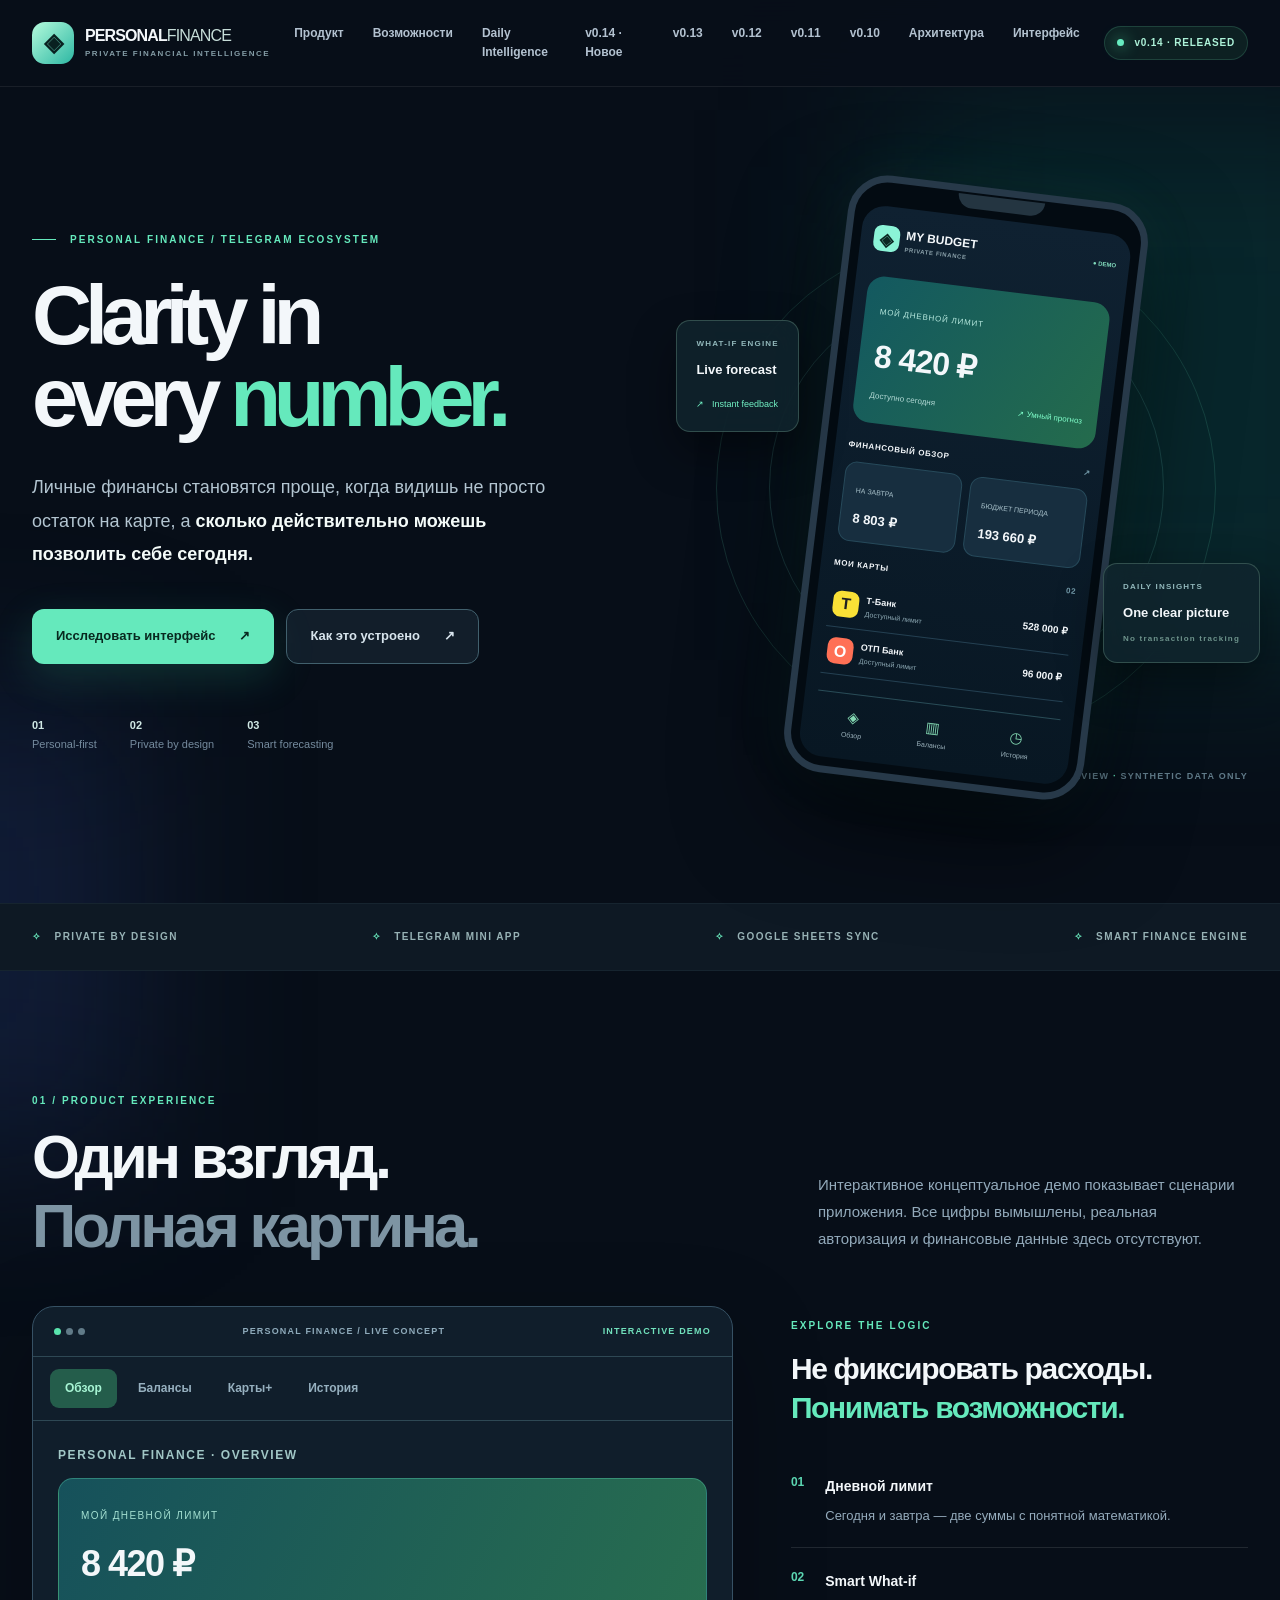
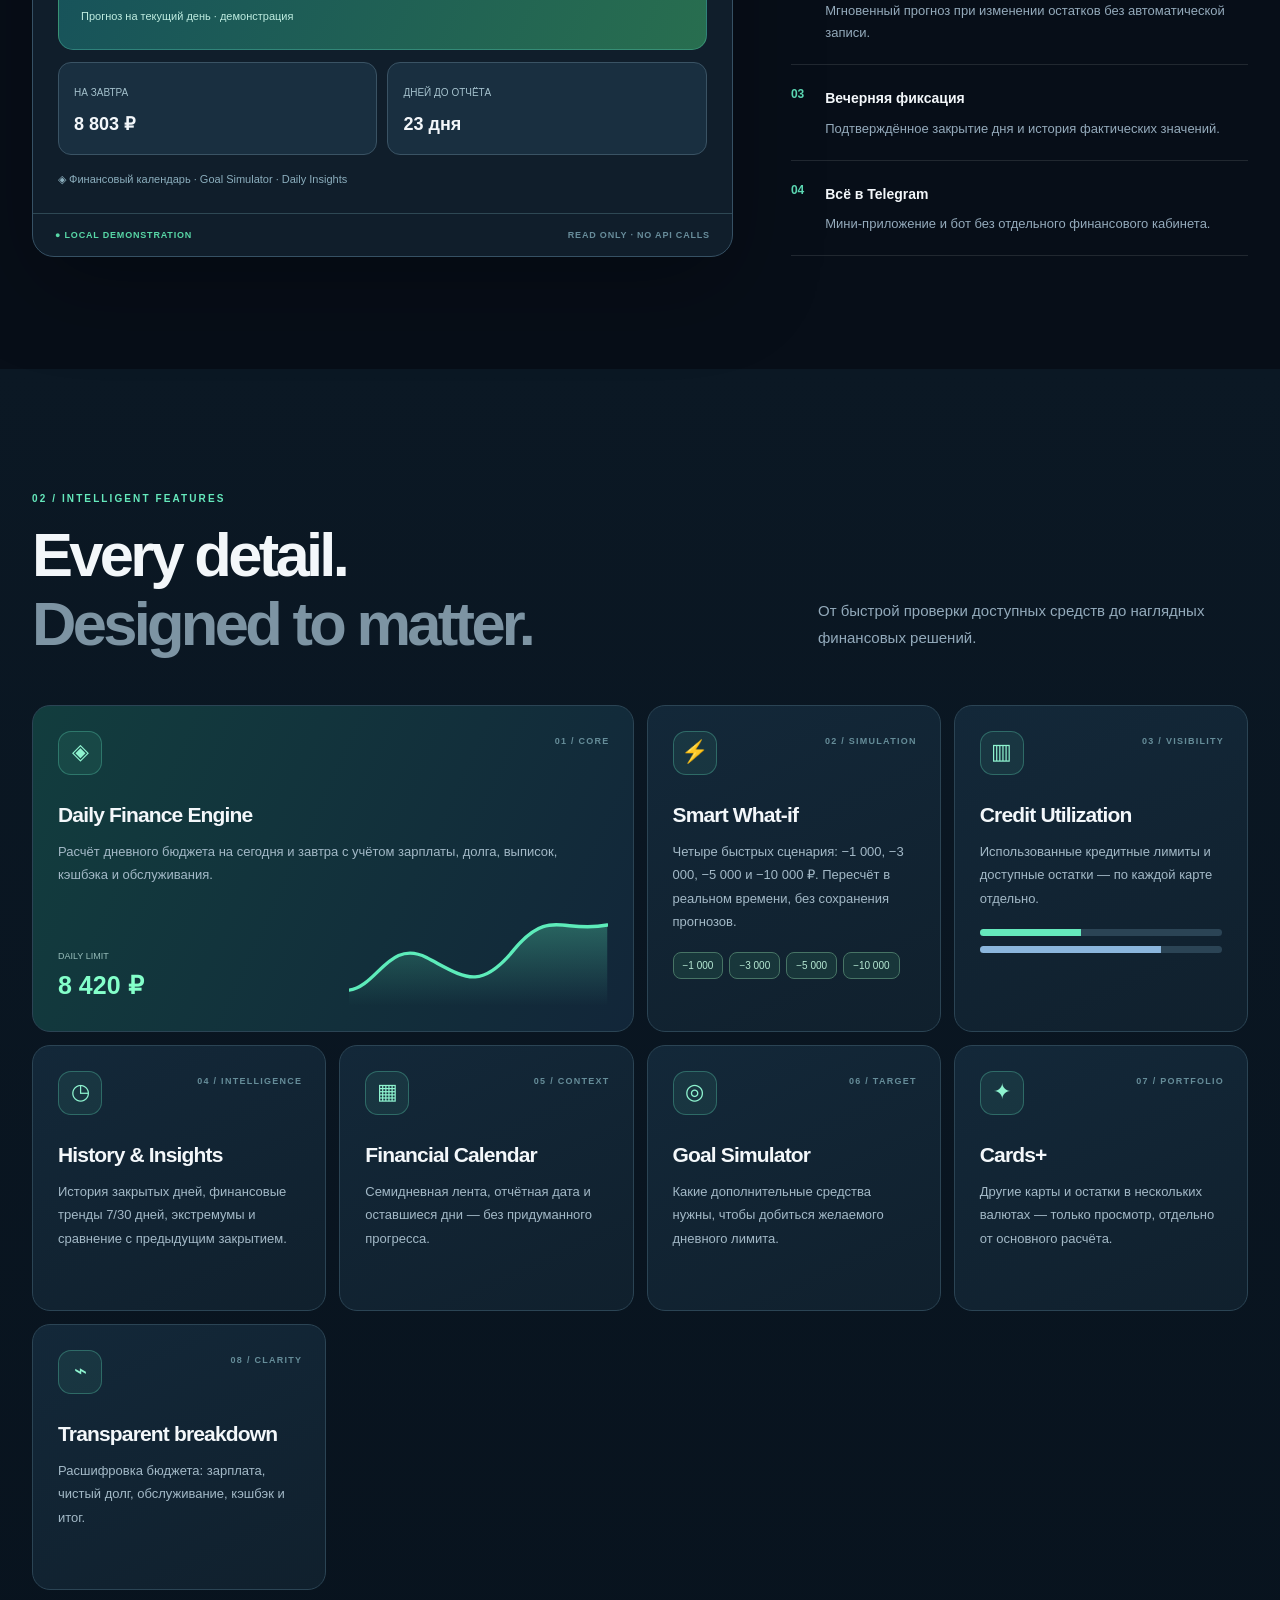
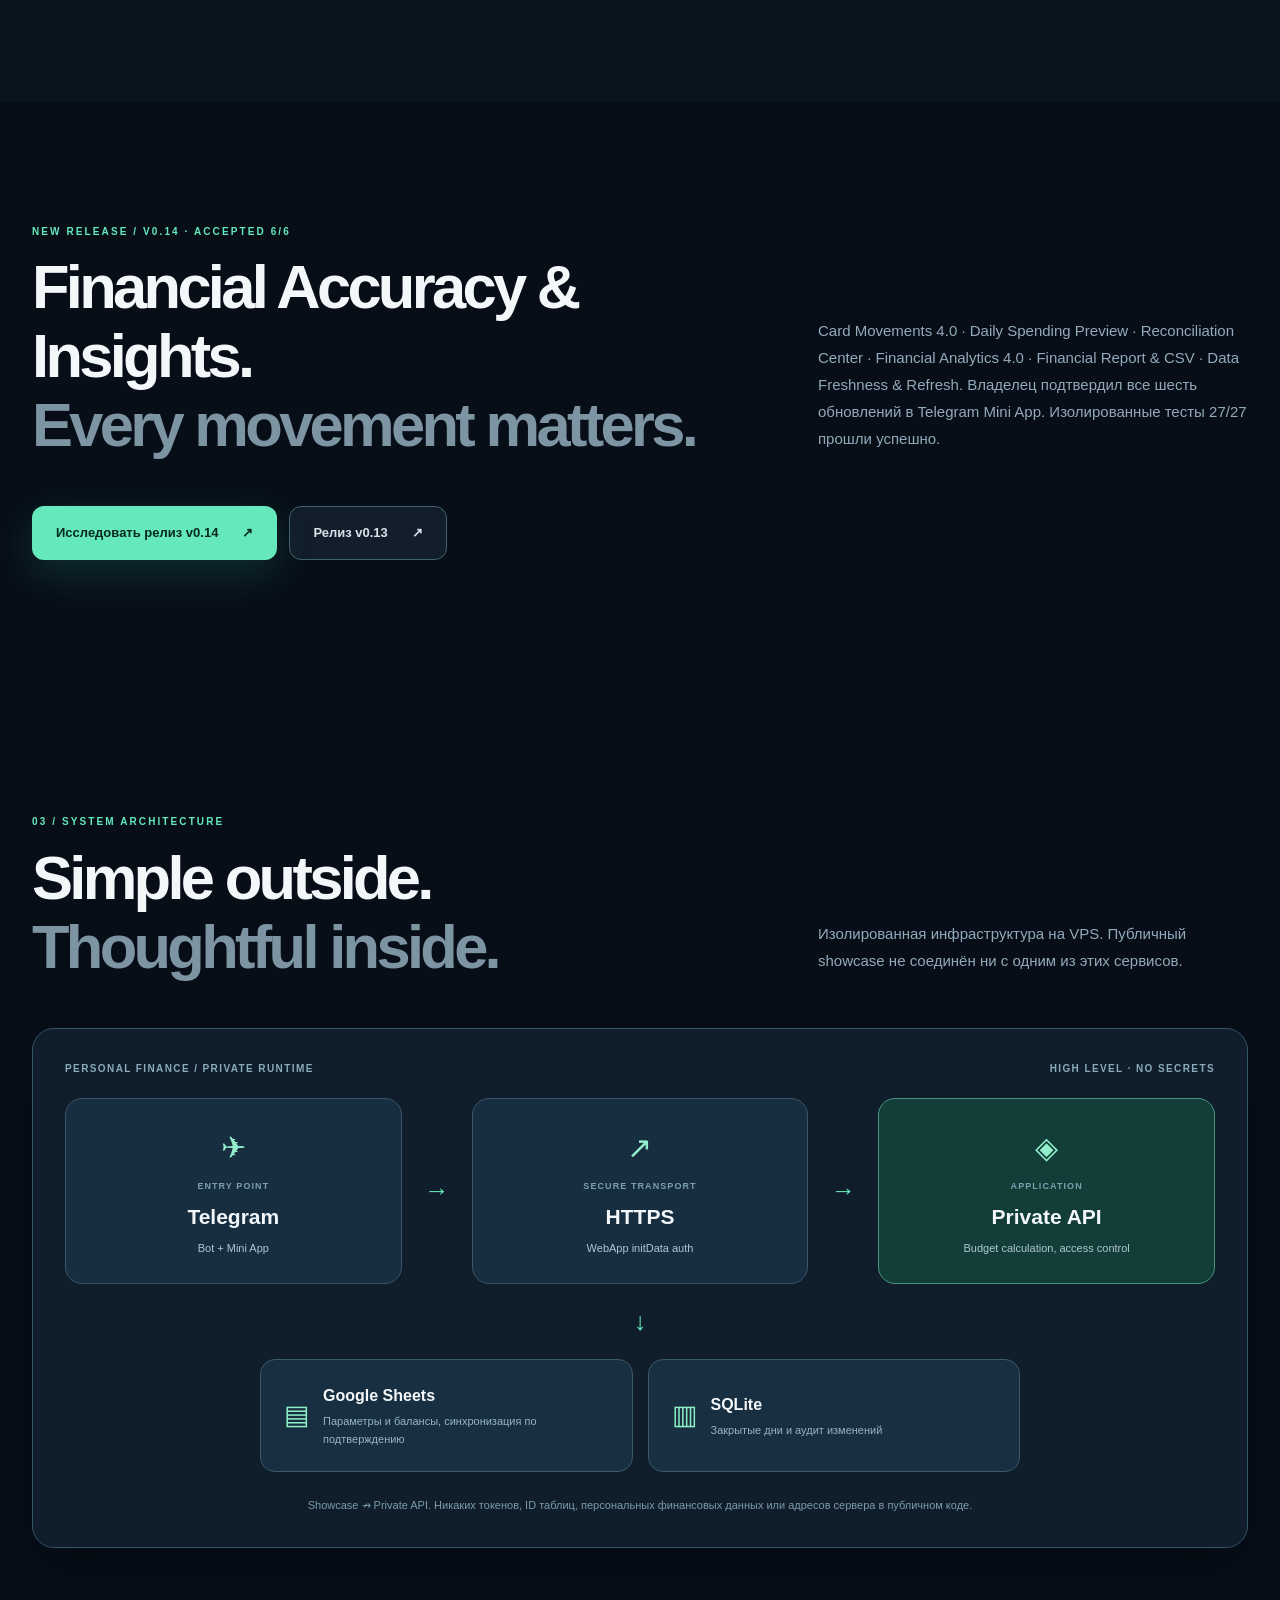
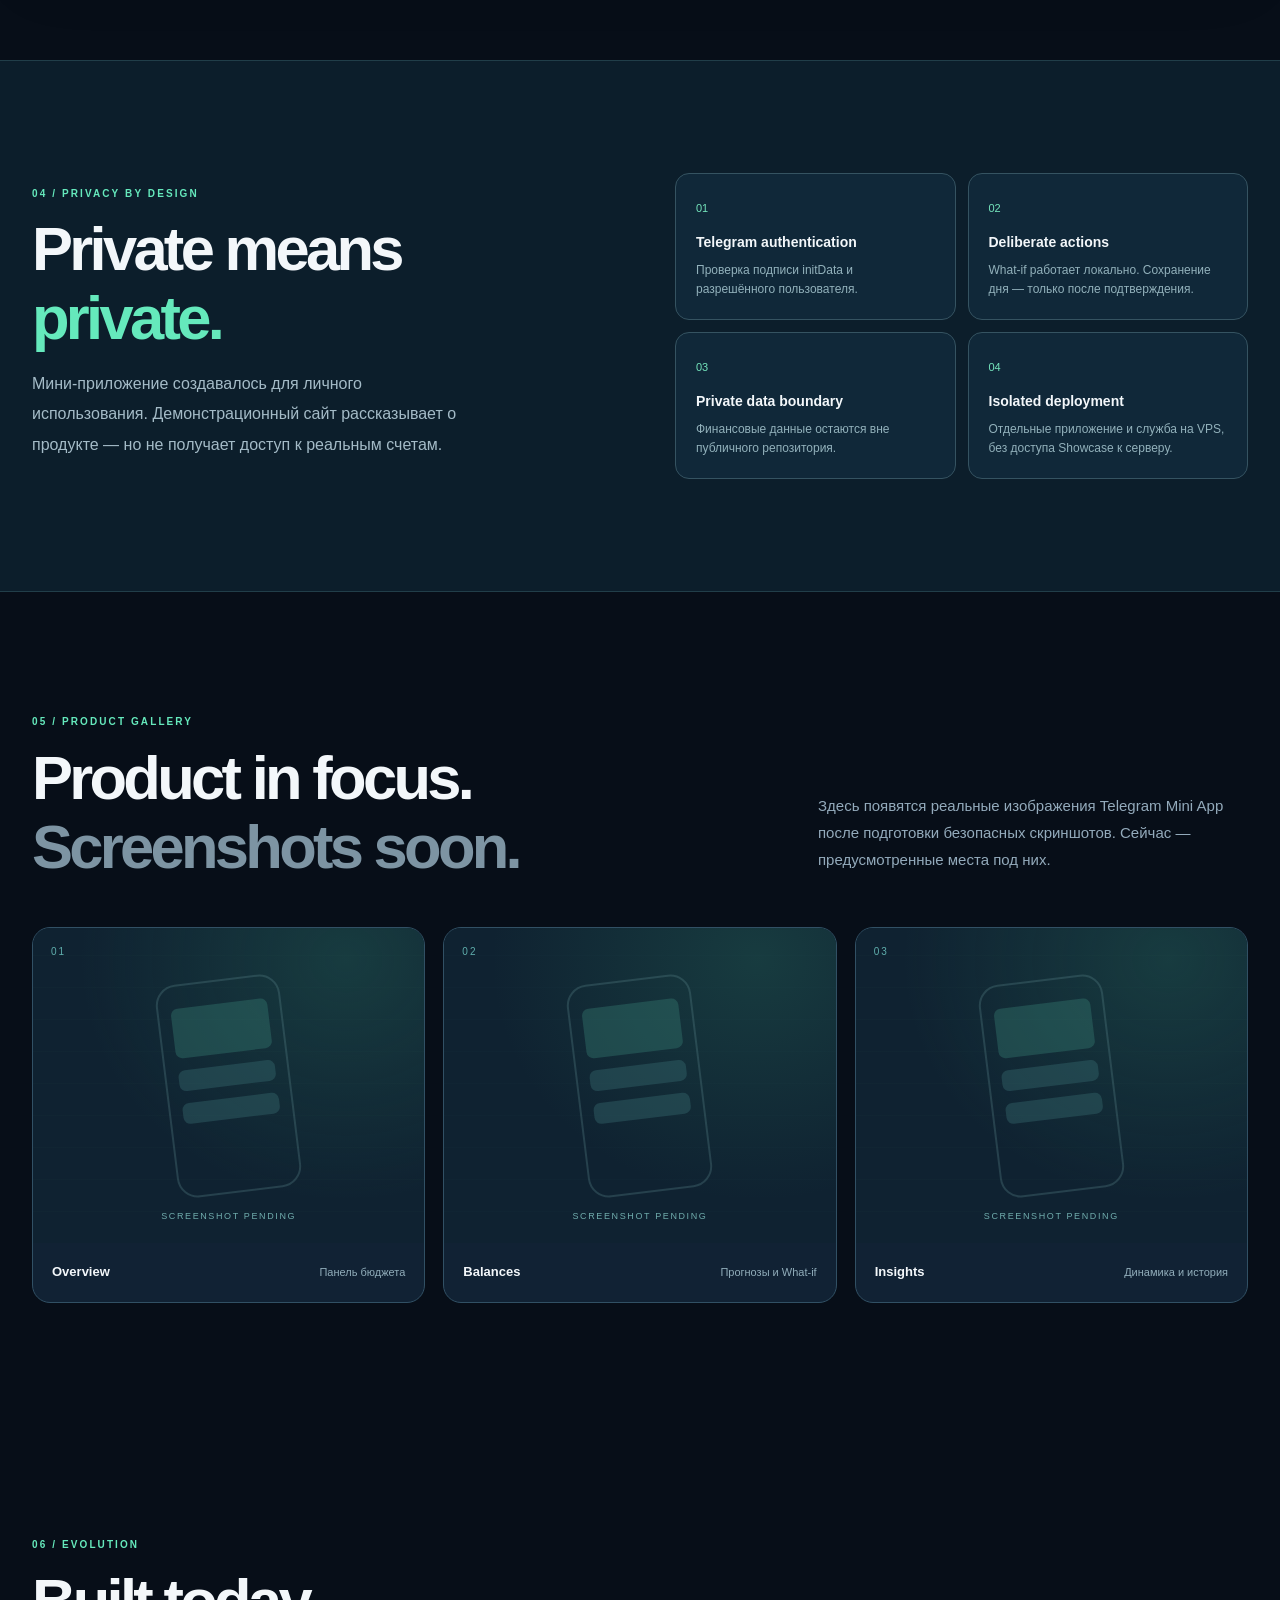
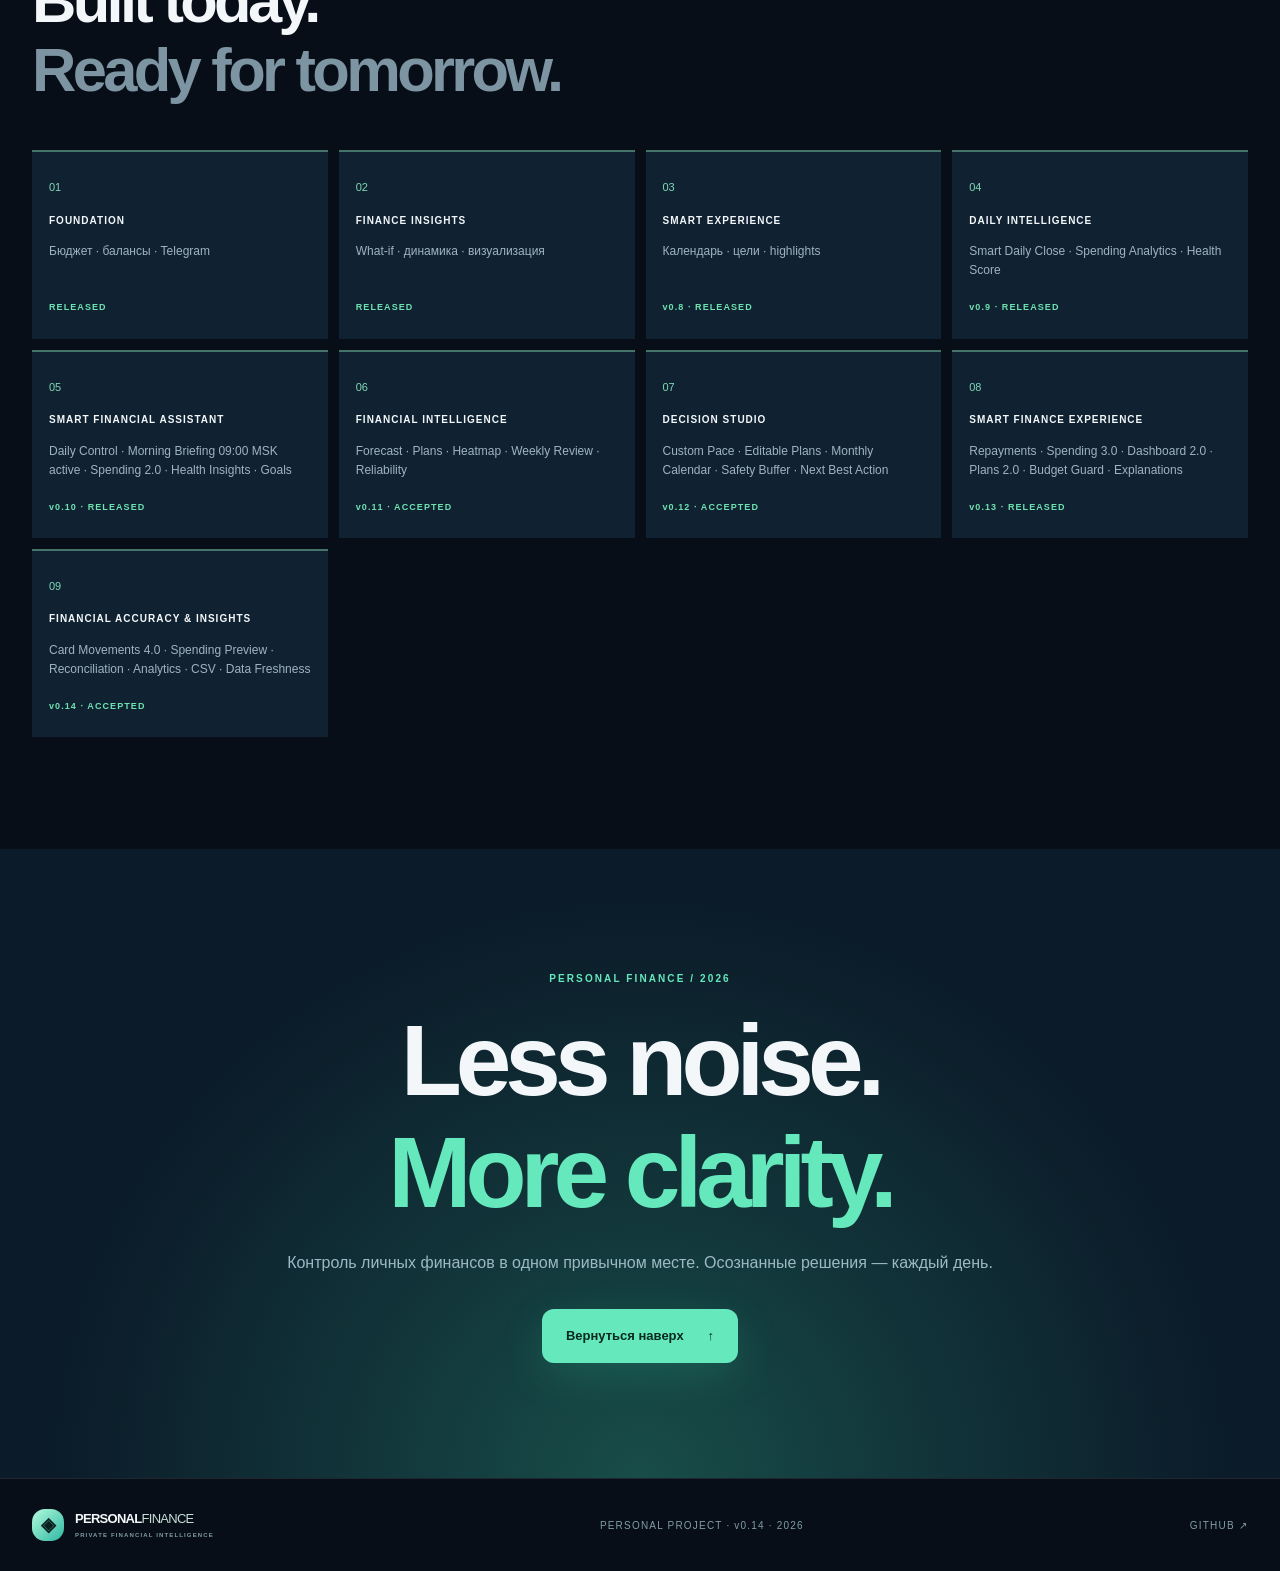
==== index.html @ 744bf137 "showcase(v0.14): refresh current release, top navigation, evolution roadmap and footer" ====
<!doctype html><html lang="ru"><head><meta charset="utf-8"><meta name="viewport" content="width=device-width,initial-scale=1"><meta name="theme-color" content="#070e18"><meta name="color-scheme" content="dark"><meta name="description" content="Personal Finance Bot — персональный финансовый контроль в Telegram: дневной бюджет, сценарии What-if, аналитика и безопасная интеграция с Google Sheets."><meta property="og:type" content="website"><meta property="og:title" content="Personal Finance — clarity in every number"><meta property="og:description" content="Private finance. Intelligent by design. Telegram Bot & Mini App · v0.14"><meta property="og:image" content="https://sergekoroleff.github.io/personal_finance_bot_showcase/assets/social-card.svg"><title>Personal Finance — Clarity in every number</title><link rel="icon" type="image/svg+xml" href="assets/favicon.svg"><link rel="stylesheet" href="styles.css"><script src="script.js" defer></script></head><body>
<div class="ambient ambient-one" aria-hidden="true"></div><div class="ambient ambient-two" aria-hidden="true"></div>
<header class="topbar" id="top"><div class="wrap nav"><a class="brand" href="#top"><span class="brandmark">◈</span><span>PERSONAL<span class="brand-thin">FINANCE</span><small>PRIVATE FINANCIAL INTELLIGENCE</small></span></a><nav class="links" id="navigation" aria-label="Основная навигация"><a href="#experience">Продукт</a><a href="#capabilities">Возможности</a><a href="#intelligence">Daily Intelligence</a><a href="v014.html">v0.14 · Новое</a><a href="v013.html">v0.13</a><a href="v012.html">v0.12</a><a href="v011.html">v0.11</a><a href="v010.html">v0.10</a><a href="#architecture">Архитектура</a><a href="#gallery">Интерфейс</a></nav><div class="navright"><span class="release"><span class="online"></span> v0.14 · RELEASED</span><button class="menubtn" id="menuToggle" aria-controls="navigation" aria-expanded="false" aria-label="Открыть меню">☰</button></div></div></header>
<main>
<section class="hero wrap"><div class="hero-copy"><p class="eyebrow"><span class="line"></span> PERSONAL FINANCE / TELEGRAM ECOSYSTEM</p><h1>Clarity in<br>every <em>number.</em></h1><p class="hero-lead">Личные финансы становятся проще, когда видишь не просто остаток на карте, а <strong>сколько действительно можешь позволить себе сегодня.</strong></p><div class="hero-actions"><a class="btn btn-main" href="#experience">Исследовать интерфейс <span>↗</span></a><a class="btn btn-sub" href="#architecture">Как это устроено <span>↗</span></a></div><div class="hero-foot"><div><b>01</b><span>Personal-first</span></div><div><b>02</b><span>Private by design</span></div><div><b>03</b><span>Smart forecasting</span></div></div></div>
<div class="hero-visual"><div class="orbit orbit-a"></div><div class="orbit orbit-b"></div><div class="glass-floating glass-left"><span class="micro">WHAT-IF ENGINE</span><strong>Live forecast</strong><span class="spark">↗ &nbsp; Instant feedback</span></div><div class="glass-floating glass-right"><span class="micro">DAILY INSIGHTS</span><strong>One clear picture</strong><span class="micro light">No transaction tracking</span></div><div class="device" aria-label="Демонстрационный интерфейс Mini App с вымышленными суммами"><div class="device-notch"></div><div class="phone-inner"><div class="mini-top"><span class="mini-gem">◈</span><span>MY BUDGET <small>PRIVATE FINANCE</small></span><i>● DEMO</i></div><div class="mini-hero"><span>МОЙ ДНЕВНОЙ ЛИМИТ</span><strong>8 420 ₽</strong><div>Доступно сегодня <span>↗ Умный прогноз</span></div></div><div class="mini-smalltitle">ФИНАНСОВЫЙ ОБЗОР <span>↗</span></div><div class="mini-tiles"><div><small>НА ЗАВТРА</small><b>8 803 ₽</b></div><div><small>БЮДЖЕТ ПЕРИОДА</small><b>193 660 ₽</b></div></div><div class="mini-smalltitle">МОИ КАРТЫ <span>02</span></div><div class="mini-bank"><span class="bankmark tmark">Т</span><div><b>Т-Банк</b><small>Доступный лимит</small></div><strong>528 000 ₽</strong></div><div class="mini-bank"><span class="bankmark omark">О</span><div><b>ОТП Банк</b><small>Доступный лимит</small></div><strong>96 000 ₽</strong></div><div class="mini-bottom"><span>◈<small>Обзор</small></span><span>▥<small>Балансы</small></span><span>◷<small>История</small></span></div></div></div><div class="visual-disclaimer">CONCEPT PREVIEW <span>·</span> SYNTHETIC DATA ONLY</div></div></section>
<div class="trustbar"><div class="wrap trustbar-inner"><span><i>✧</i> PRIVATE BY DESIGN</span><span><i>✧</i> TELEGRAM MINI APP</span><span><i>✧</i> GOOGLE SHEETS SYNC</span><span><i>✧</i> SMART FINANCE ENGINE</span></div></div>
<section class="section wrap" id="experience"><div class="section-head"><div><p class="eyebrow">01 / PRODUCT EXPERIENCE</p><h2>Один взгляд.<br><span class="dim">Полная картина.</span></h2></div><p>Интерактивное концептуальное демо показывает сценарии приложения. Все цифры вымышлены, реальная авторизация и финансовые данные здесь отсутствуют.</p></div><div class="experience-grid"><div class="preview-panel"><div class="preview-top"><span class="dots"><i></i><i></i><i></i></span><span>PERSONAL FINANCE / LIVE CONCEPT</span><span class="dummy">INTERACTIVE DEMO</span></div><div class="preview-switch" role="tablist" aria-label="Демонстрационные экраны"><button role="tab" aria-selected="true" class="selected" data-view="overview">Обзор</button><button role="tab" aria-selected="false" data-view="balances">Балансы</button><button role="tab" aria-selected="false" data-view="cards">Карты+</button><button role="tab" aria-selected="false" data-view="history">История</button></div><div class="demo-body" id="demoBody" aria-live="polite"></div><div class="preview-footer"><span>● LOCAL DEMONSTRATION</span><span>READ ONLY · NO API CALLS</span></div></div><aside class="experience-notes"><p class="eyebrow">EXPLORE THE LOGIC</p><h3>Не фиксировать расходы.<br><em>Понимать возможности.</em></h3><div class="note-line"><b>01</b><div><strong>Дневной лимит</strong><p>Сегодня и завтра — две суммы с понятной математикой.</p></div></div><div class="note-line"><b>02</b><div><strong>Smart What-if</strong><p>Мгновенный прогноз при изменении остатков без автоматической записи.</p></div></div><div class="note-line"><b>03</b><div><strong>Вечерняя фиксация</strong><p>Подтверждённое закрытие дня и история фактических значений.</p></div></div><div class="note-line"><b>04</b><div><strong>Всё в Telegram</strong><p>Мини-приложение и бот без отдельного финансового кабинета.</p></div></div></aside></div></section>
<section class="section features-section" id="capabilities"><div class="wrap"><div class="section-head"><div><p class="eyebrow">02 / INTELLIGENT FEATURES</p><h2>Every detail.<br><span class="dim">Designed to matter.</span></h2></div><p>От быстрой проверки доступных средств до наглядных финансовых решений.</p></div><div class="features"><article class="feature featured"><div class="feature-icon">◈</div><span class="feature-no">01 / CORE</span><h3>Daily Finance Engine</h3><p>Расчёт дневного бюджета на сегодня и завтра с учётом зарплаты, долга, выписок, кэшбэка и обслуживания.</p><div class="feature-visual"><div><small>DAILY LIMIT</small><strong>8 420 ₽</strong></div><svg viewBox="0 0 230 80" aria-hidden="true"><path d="M0 66 C25 63 36 20 69 37 S116 68 147 30 S191 16 230 8" fill="none" stroke="#5decba" stroke-width="3" stroke-linecap="round"/><path d="M0 66 C25 63 36 20 69 37 S116 68 147 30 S191 16 230 8 V80 H0Z" fill="url(#fade)"/><defs><linearGradient id="fade" x1="0" y1="0" x2="0" y2="1"><stop stop-color="#5decba" stop-opacity=".3"/><stop offset="1" stop-color="#5decba" stop-opacity="0"/></linearGradient></defs></svg></div></article><article class="feature"><div class="feature-icon">⚡</div><span class="feature-no">02 / SIMULATION</span><h3>Smart What-if</h3><p>Четыре быстрых сценария: −1 000, −3 000, −5 000 и −10 000 ₽. Пересчёт в реальном времени, без сохранения прогнозов.</p><div class="pillrow"><span>−1 000</span><span>−3 000</span><span>−5 000</span><span>−10 000</span></div></article><article class="feature"><div class="feature-icon">▥</div><span class="feature-no">03 / VISIBILITY</span><h3>Credit Utilization</h3><p>Использованные кредитные лимиты и доступные остатки — по каждой карте отдельно.</p><div class="fakebar"><span></span></div><div class="fakebar line2"><span></span></div></article><article class="feature"><div class="feature-icon">◷</div><span class="feature-no">04 / INTELLIGENCE</span><h3>History & Insights</h3><p>История закрытых дней, финансовые тренды 7/30 дней, экстремумы и сравнение с предыдущим закрытием.</p></article><article class="feature"><div class="feature-icon">▦</div><span class="feature-no">05 / CONTEXT</span><h3>Financial Calendar</h3><p>Семидневная лента, отчётная дата и оставшиеся дни — без придуманного прогресса.</p></article><article class="feature"><div class="feature-icon">◎</div><span class="feature-no">06 / TARGET</span><h3>Goal Simulator</h3><p>Какие дополнительные средства нужны, чтобы добиться желаемого дневного лимита.</p></article><article class="feature"><div class="feature-icon">✦</div><span class="feature-no">07 / PORTFOLIO</span><h3>Cards+</h3><p>Другие карты и остатки в нескольких валютах — только просмотр, отдельно от основного расчёта.</p></article><article class="feature"><div class="feature-icon">⌁</div><span class="feature-no">08 / CLARITY</span><h3>Transparent breakdown</h3><p>Расшифровка бюджета: зарплата, чистый долг, обслуживание, кэшбэк и итог.</p></article></div></div></section>
<section class="section wrap" id="latest-release"><div class="section-head"><div><p class="eyebrow">NEW RELEASE / v0.14 · ACCEPTED 6/6</p><h2>Financial Accuracy & Insights.<br><span class="dim">Every movement matters.</span></h2></div><p>Card Movements 4.0 · Daily Spending Preview · Reconciliation Center · Financial Analytics 4.0 · Financial Report & CSV · Data Freshness & Refresh. Владелец подтвердил все шесть обновлений в Telegram Mini App. Изолированные тесты 27/27 прошли успешно.</p></div><div class="hero-actions" style="margin:20px 0"><a class="btn btn-main" href="v014.html">Исследовать релиз v0.14 <span>↗</span></a><a class="btn btn-sub" href="v013.html">Релиз v0.13 <span>↗</span></a></div></section>
<section class="section wrap" id="architecture"><div class="section-head"><div><p class="eyebrow">03 / SYSTEM ARCHITECTURE</p><h2>Simple outside.<br><span class="dim">Thoughtful inside.</span></h2></div><p>Изолированная инфраструктура на VPS. Публичный showcase не соединён ни с одним из этих сервисов.</p></div><div class="arch-shell"><div class="arch-title"><span>PERSONAL FINANCE / PRIVATE RUNTIME</span><span>HIGH LEVEL · NO SECRETS</span></div><div class="arch-grid"><div class="arch-node"><div class="arch-symbol">✈</div><span>ENTRY POINT</span><h3>Telegram</h3><p>Bot + Mini App</p></div><div class="arch-arrow">→</div><div class="arch-node"><div class="arch-symbol">↗</div><span>SECURE TRANSPORT</span><h3>HTTPS</h3><p>WebApp initData auth</p></div><div class="arch-arrow">→</div><div class="arch-node arch-green"><div class="arch-symbol">◈</div><span>APPLICATION</span><h3>Private API</h3><p>Budget calculation, access control</p></div></div><div class="arch-down">↓</div><div class="arch-store"><div><span class="database-icon">▤</span><div><b>Google Sheets</b><small>Параметры и балансы, синхронизация по подтверждению</small></div></div><div><span class="database-icon">▥</span><div><b>SQLite</b><small>Закрытые дни и аудит изменений</small></div></div></div><p class="arch-caption">Showcase ↛ Private API. Никаких токенов, ID таблиц, персональных финансовых данных или адресов сервера в публичном коде.</p></div></section>
<section class="section security"><div class="wrap security-layout"><div><p class="eyebrow">04 / PRIVACY BY DESIGN</p><h2>Private means<br><em>private.</em></h2><p>Мини-приложение создавалось для личного использования. Демонстрационный сайт рассказывает о продукте — но не получает доступ к реальным счетам.</p></div><div class="security-cards"><article><span>01</span><b>Telegram authentication</b><p>Проверка подписи initData и разрешённого пользователя.</p></article><article><span>02</span><b>Deliberate actions</b><p>What-if работает локально. Сохранение дня — только после подтверждения.</p></article><article><span>03</span><b>Private data boundary</b><p>Финансовые данные остаются вне публичного репозитория.</p></article><article><span>04</span><b>Isolated deployment</b><p>Отдельные приложение и служба на VPS, без доступа Showcase к серверу.</p></article></div></div></section>
<section class="section wrap" id="gallery"><div class="section-head"><div><p class="eyebrow">05 / PRODUCT GALLERY</p><h2>Product in focus.<br><span class="dim">Screenshots soon.</span></h2></div><p>Здесь появятся реальные изображения Telegram Mini App после подготовки безопасных скриншотов. Сейчас — предусмотренные места под них.</p></div><div class="gallery-grid"><div class="gallery-slot"><div class="slot-visual"><span>01</span><div class="slot-outline"><div></div><div></div><div></div></div><i>SCREENSHOT PENDING</i></div><div class="slot-footer"><b>Overview</b><span>Панель бюджета</span></div></div><div class="gallery-slot"><div class="slot-visual"><span>02</span><div class="slot-outline"><div></div><div></div><div></div></div><i>SCREENSHOT PENDING</i></div><div class="slot-footer"><b>Balances</b><span>Прогнозы и What-if</span></div></div><div class="gallery-slot"><div class="slot-visual"><span>03</span><div class="slot-outline"><div></div><div></div><div></div></div><i>SCREENSHOT PENDING</i></div><div class="slot-footer"><b>Insights</b><span>Динамика и история</span></div></div></div></section>
<section class="section wrap roadmap"><div class="section-head"><div><p class="eyebrow">06 / EVOLUTION</p><h2>Built today.<br><span class="dim">Ready for tomorrow.</span></h2></div></div><div class="roadmap-strip"><div class="roadmap-item done"><span>01</span><b>FOUNDATION</b><p>Бюджет · балансы · Telegram</p><small>RELEASED</small></div><div class="roadmap-item done"><span>02</span><b>FINANCE INSIGHTS</b><p>What-if · динамика · визуализация</p><small>RELEASED</small></div><div class="roadmap-item done"><span>03</span><b>SMART EXPERIENCE</b><p>Календарь · цели · highlights</p><small>v0.8 · RELEASED</small></div><div class="roadmap-item done"><span>04</span><b>DAILY INTELLIGENCE</b><p>Smart Daily Close · Spending Analytics · Health Score</p><small>v0.9 · RELEASED</small></div><div class="roadmap-item done"><span>05</span><b>SMART FINANCIAL ASSISTANT</b><p>Daily Control · Morning Briefing 09:00 MSK active · Spending 2.0 · Health Insights · Goals</p><small>v0.10 · RELEASED</small></div><div class="roadmap-item done"><span>06</span><b>FINANCIAL INTELLIGENCE</b><p>Forecast · Plans · Heatmap · Weekly Review · Reliability</p><small>v0.11 · ACCEPTED</small></div><div class="roadmap-item done"><span>07</span><b>DECISION STUDIO</b><p>Custom Pace · Editable Plans · Monthly Calendar · Safety Buffer · Next Best Action</p><small>v0.12 · ACCEPTED</small></div><div class="roadmap-item done"><span>08</span><b>SMART FINANCE EXPERIENCE</b><p>Repayments · Spending 3.0 · Dashboard 2.0 · Plans 2.0 · Budget Guard · Explanations</p><small>v0.13 · RELEASED</small></div><div class="roadmap-item done"><span>09</span><b>FINANCIAL ACCURACY & INSIGHTS</b><p>Card Movements 4.0 · Spending Preview · Reconciliation · Analytics · CSV · Data Freshness</p><small>v0.14 · ACCEPTED</small></div></div></section>
<section class="endcap"><div class="wrap endcap-content"><span class="eyebrow">PERSONAL FINANCE / 2026</span><h2>Less noise.<br><em>More clarity.</em></h2><p>Контроль личных финансов в одном привычном месте. Осознанные решения — каждый день.</p><a class="btn btn-main" href="#top">Вернуться наверх <span>↑</span></a></div></section>
</main><footer class="site-footer"><div class="wrap foot"><a class="brand" href="#top"><span class="brandmark">◈</span><span>PERSONAL<span class="brand-thin">FINANCE</span><small>PRIVATE FINANCIAL INTELLIGENCE</small></span></a><span>PERSONAL PROJECT · v0.14 · 2026</span><a href="https://github.com/sergekoroleff/personal_finance_bot_showcase" target="_blank" rel="noopener noreferrer">GITHUB ↗</a></div></footer>
</body></html>
---- styles.css ----
:root{--bg:#070e18;--surface:#101d2b;--line:#294054;--text:#f3f7fa;--muted:#9caec0;--mint:#65e9bc;--gold:#d9c3a0;--cyan:#a8d9ed;--max:1220px}*{box-sizing:border-box}html{scroll-behavior:smooth}body{margin:0;background:var(--bg);color:var(--text);font-family:Inter,-apple-system,BlinkMacSystemFont,"Segoe UI",Roboto,Arial,sans-serif;line-height:1.58;overflow-x:hidden}a{color:inherit;text-decoration:none}button,input{font:inherit}button{cursor:pointer}::selection{background:#5ce4ae;color:#061a17}.wrap{width:min(calc(100% - 64px),var(--max));margin:auto}.ambient{position:absolute;pointer-events:none;filter:blur(85px);z-index:-1}.ambient-one{width:550px;height:550px;top:110px;right:-150px;background:#0c625a4d}.ambient-two{width:300px;height:450px;top:700px;left:-170px;background:#263a7655}.topbar{position:sticky;z-index:50;top:0;background:#080f19eb;backdrop-filter:blur(20px);border-bottom:1px solid #ffffff12}.nav{display:flex;align-items:center;justify-content:space-between;gap:24px;height:86px}.brand{display:flex;align-items:center;gap:11px;font-weight:900;font-size:16px;letter-spacing:-.055em;line-height:1.1;white-space:nowrap}.brandmark{width:42px;height:42px;display:grid;place-items:center;background:linear-gradient(135deg,#b4fbdc,#2db7a3);color:#092120;border-radius:13px;font-size:25px}.brand-thin{font-weight:400;color:#c6ddd8}.brand small{display:block;font-weight:600;letter-spacing:.19em;color:#839ca5;font-size:8px;margin-top:6px}.links{display:flex;gap:29px;font-size:12px;font-weight:650;color:#b3c2d0}.links a:hover,.site-footer a:hover{color:var(--mint)}.navright{display:flex;align-items:center;gap:12px}.release{padding:8px 12px;border:1px solid #37756269;background:#16362d7d;color:#adf2d9;font-size:10px;letter-spacing:.08em;font-weight:750;border-radius:50px;white-space:nowrap}.online{display:inline-block;width:7px;height:7px;border-radius:50%;background:#67ecc0;margin-right:7px;box-shadow:0 0 15px #54f5b2}.menubtn{display:none;color:white;background:#162938;border:1px solid #325062;border-radius:10px;padding:6px 10px}.hero{padding:100px 0 115px;min-height:750px;display:grid;grid-template-columns:1.06fr 1fr;gap:55px;align-items:center}.eyebrow{color:var(--mint);letter-spacing:.21em;font-size:10px;font-weight:850;text-transform:uppercase}.eyebrow .line{display:inline-block;height:1px;background:var(--mint);width:24px;vertical-align:middle;margin-right:9px}.hero h1{font-size:clamp(60px,6.5vw,106px);line-height:.98;letter-spacing:-.085em;margin:28px 0 33px;font-weight:800}.hero h1 em,.security h2 em,.endcap h2 em,.experience-notes h3 em{font-style:normal;color:var(--mint)}.hero-lead{color:#b3c5d1;max-width:530px;font-size:18px;line-height:1.85}.hero-lead strong{color:#f4fbf9;font-weight:600}.hero-actions{display:flex;gap:12px;flex-wrap:wrap;margin:38px 0 53px}.btn{display:inline-flex;align-items:center;justify-content:space-between;gap:24px;border-radius:12px;font-weight:750;font-size:13px;padding:16px 23px;border:1px solid transparent;transition:transform .2s,background .2s}.btn:hover{transform:translateY(-2px)}.btn-main{background:var(--mint);color:#08291f;box-shadow:0 13px 42px #31c49530}.btn-sub{color:#d7e4ec;border-color:#41606d;background:#20314273}.hero-foot{display:flex;gap:33px}.hero-foot div{display:grid;gap:2px}.hero-foot b{color:#d1e9e5;font-size:11px}.hero-foot span{font-size:11px;color:#758b9e}.hero-visual{position:relative;min-height:600px;display:flex;justify-content:center;align-items:center}.orbit{position:absolute;border:1px solid #60deb927;border-radius:50%;width:500px;height:500px}.orbit-b{width:395px;height:395px;border-color:#71d9ca2d}.device{z-index:2;width:302px;background:#030b12;border:7px solid #273949;border-radius:40px;box-shadow:0 40px 100px #0009,0 0 60px #39dcaa13;padding:14px 9px 9px;transform:rotate(7deg)}.device-notch{width:87px;height:14px;margin:-12px auto 8px;background:#243541;border-radius:0 0 14px 14px}.phone-inner{background:linear-gradient(180deg,#0f2131,#081723);border-radius:23px;padding:18px 13px 19px;min-height:495px;overflow:hidden}.mini-top{display:flex;align-items:center;gap:6px;font-size:12px;font-weight:850}.mini-gem{display:grid;place-items:center;width:26px;height:26px;border-radius:8px;background:#8bf4d7;color:#0b2823;font-size:18px}.mini-top small{display:block;color:#8ba1aa;letter-spacing:.1em;font-size:6px}.mini-top i{margin-left:auto;color:#83ddbe;font-style:normal;font-size:6px}.mini-hero{margin:24px 0 18px;border-radius:17px;background:linear-gradient(120deg,#135960,#246b4c);padding:20px 15px}.mini-hero>span{font-size:8px;letter-spacing:.1em;color:#b7e9df}.mini-hero strong{font-size:32px;letter-spacing:-1px;display:block;margin:9px 0}.mini-hero div{font-size:8px;color:#b4dad6;display:flex;justify-content:space-between}.mini-hero div span{color:#80ffcb}.mini-smalltitle{font-size:8px;font-weight:850;letter-spacing:.08em;display:flex;justify-content:space-between;margin:17px 0 10px}.mini-smalltitle span{color:#7299a8}.mini-tiles{display:grid;grid-template-columns:1fr 1fr;gap:8px}.mini-tiles>div{background:#172e3f;border:1px solid #26495a;border-radius:12px;padding:12px}.mini-tiles small{color:#abc4cd;font-size:7px}.mini-tiles b{font-size:13px;display:block;margin-top:8px}.mini-bank{display:flex;align-items:center;gap:7px;padding:10px 4px;border-bottom:1px solid #244052}.bankmark{width:26px;height:26px;flex:none;display:grid;place-items:center;border-radius:8px;font-weight:900}.tmark{background:#fae136;color:#1f2021}.omark{background:#ff7055;color:#fff}.mini-bank>div{display:grid;gap:1px}.mini-bank b{font-size:9px}.mini-bank small{font-size:7px;color:#8fabb6}.mini-bank>strong{margin-left:auto;font-size:10px}.mini-bottom{display:flex;justify-content:space-around;margin-top:17px;border-top:1px solid #294c57;padding-top:11px}.mini-bottom>span{font-size:15px;text-align:center;color:#83d8b2}.mini-bottom small{display:block;font-size:7px;color:#9eb5bf}.glass-floating{z-index:3;position:absolute;padding:17px 19px;border:1px solid #53786c85;background:#11262fcc;backdrop-filter:blur(16px);border-radius:14px;box-shadow:0 20px 45px #0006}.glass-floating .micro{display:block;color:#92b8bb;font-size:8px;letter-spacing:.15em;font-weight:850}.glass-floating strong{font-size:13px;display:block;margin:9px 0}.glass-floating .spark{font-size:9px;color:#72f1c4}.glass-floating .light{color:#6f958d}.glass-left{left:-8px;top:133px}.glass-right{right:-12px;bottom:125px}.visual-disclaimer{position:absolute;bottom:5px;right:0;color:#607b89;letter-spacing:.14em;font-weight:750;font-size:9px}.visual-disclaimer span{color:var(--mint)}.trustbar{border-top:1px solid #2d465144;border-bottom:1px solid #2d465144;background:#0e1924}.trustbar-inner{display:flex;justify-content:space-between;gap:20px;flex-wrap:wrap;padding:25px 0;font-size:10px;font-weight:750;letter-spacing:.14em;color:#97b2b5}.trustbar i{color:#63dcb3;font-style:normal;margin-right:9px}.section{padding:112px 0;scroll-margin-top:82px}.section-head{display:flex;align-items:end;justify-content:space-between;gap:50px;margin-bottom:46px}.section-head h2,.security h2,.endcap h2{font-size:clamp(36px,4.8vw,64px);letter-spacing:-.06em;line-height:1.12;margin:14px 0 0}.dim{color:#7d94a3}.section-head>p{color:#93aabb;max-width:430px;font-size:15px;margin:0 0 8px;line-height:1.8}.experience-grid{display:grid;grid-template-columns:minmax(0,1.15fr) minmax(280px,.75fr);gap:58px;align-items:center}.preview-panel{background:#101e2b;border:1px solid #365164;border-radius:22px;overflow:hidden;box-shadow:0 30px 90px #0004}.preview-top{display:flex;align-items:center;justify-content:space-between;gap:10px;border-bottom:1px solid #2e4854;padding:17px 21px;font-size:9px;letter-spacing:.13em;font-weight:800;color:#8fabbb}.dots{display:flex;gap:5px}.dots i{width:7px;height:7px;background:#617b88;border-radius:50%}.dots i:first-child{background:#59e4ad}.dummy{color:#71e1bc}.preview-switch{display:flex;gap:6px;padding:12px 17px;border-bottom:1px solid #2e4854}.preview-switch button{border:0;background:transparent;border-radius:9px;color:#96b0bf;font-size:12px;font-weight:700;padding:10px 15px}.preview-switch button.selected{background:#245d4b;color:#a7f5d4}.demo-body{padding:25px;min-height:380px}.preview-footer{display:flex;justify-content:space-between;gap:9px;padding:14px 22px;color:#688d9b;border-top:1px solid #2e4854;font-size:9px;font-weight:800;letter-spacing:.09em}.preview-footer span:first-child{color:#58d8a7}.demo-title{font-size:12px;letter-spacing:.13em;font-weight:850;color:#a1c7c6;margin-bottom:14px}.demo-hero{padding:22px;background:linear-gradient(115deg,#16515b,#286e4f);border:1px solid #54c8aa66;border-radius:15px}.demo-hero small{font-size:10px;letter-spacing:.14em;color:#a2ded0}.demo-hero strong{font-size:36px;display:block;letter-spacing:-1.5px;margin:9px 0}.demo-hero span{font-size:11px;color:#beece0}.demo-pair{display:grid;grid-template-columns:1fr 1fr;gap:10px;margin-top:12px}.demo-stat{padding:15px;background:#192f40;border:1px solid #3a5364;border-radius:13px}.demo-stat small{color:#a4c1cc;font-size:10px}.demo-stat b{display:block;margin:7px 0 0;font-size:18px}.demo-card{border:1px solid #3d5666;background:#172b3b;border-radius:13px;padding:14px;margin-bottom:10px;display:flex;gap:10px;align-items:center}.demo-card>div{display:grid;gap:3px}.demo-card strong{font-size:12px}.demo-card small{color:#95b3c2;font-size:10px}.demo-card>em{margin-left:auto;font-size:14px;font-weight:800;font-style:normal}.demo-note{font-size:11px;color:#8baebd;margin-top:16px;line-height:1.6}.demo-chiprow{display:flex;gap:7px;flex-wrap:wrap;margin:14px 0}.demo-chip{background:#1b3945;border:1px solid #406878;border-radius:9px;padding:9px 10px;font-size:11px;color:#caeee3}.demo-chip.active{background:#28664f;color:#dcfff0}.demo-chart{width:100%;height:138px;background:#132839;border-radius:13px;border:1px solid #345364}.note-line{display:flex;gap:21px;padding:20px 0;border-bottom:1px solid #ffffff1b}.note-line>b{color:#5bd6b2;font-size:12px}.note-line strong{font-size:14px}.note-line p{font-size:13px;color:#94aabb;margin:7px 0 0;line-height:1.7}.experience-notes h3{font-size:30px;line-height:1.27;letter-spacing:-.045em;margin:17px 0 26px}.features-section{background:linear-gradient(180deg,#0b1824,#08131e)}.features{display:grid;grid-template-columns:repeat(4,minmax(0,1fr));gap:13px}.feature{position:relative;background:linear-gradient(155deg,#132839,#10202d);border:1px solid #2b4454;border-radius:18px;padding:25px;min-height:266px;overflow:hidden}.feature.featured{grid-column:span 2;min-height:290px;background:linear-gradient(115deg,#123d3e,#122639)}.feature-icon{height:44px;width:44px;border:1px solid #5fd6b355;background:#5cd9ad16;border-radius:13px;display:grid;place-items:center;color:#8ef3cf;font-size:22px}.feature-no{position:absolute;top:28px;right:23px;color:#668d99;font-size:9px;font-weight:850;letter-spacing:.14em}.feature h3{font-size:21px;letter-spacing:-.04em;margin:23px 0 9px}.feature p{color:#a3b9c7;font-size:13px;line-height:1.8;margin:0}.feature-visual{display:flex;justify-content:space-between;align-items:end;margin-top:29px}.feature-visual small{font-size:9px;color:#97bdba}.feature-visual strong{display:block;font-size:25px;color:#84ffca}.feature-visual svg{width:47%}.pillrow{display:flex;flex-wrap:wrap;gap:6px;margin-top:18px}.pillrow span{font-size:10px;border:1px solid #477465;border-radius:8px;background:#22504675;padding:5px 9px;color:#b6e9d4}.fakebar{height:7px;border-radius:9px;background:#2b4455;margin-top:19px;overflow:hidden}.fakebar span{display:block;background:#65e9bc;width:42%;height:100%}.fakebar.line2{margin-top:10px}.fakebar.line2 span{width:75%;background:#8bb6dd}.arch-shell{border:1px solid #345467;background:#101e2b;border-radius:22px;padding:32px;box-shadow:0 25px 60px #0003}.arch-title{display:flex;justify-content:space-between;gap:10px;padding-bottom:22px;color:#8aabba;font-size:10px;font-weight:850;letter-spacing:.14em}.arch-grid{display:grid;grid-template-columns:minmax(0,1fr) 40px minmax(0,1fr) 40px minmax(0,1fr);align-items:center;gap:15px}.arch-node{border:1px solid #395468;background:#162e40;border-radius:17px;text-align:center;padding:25px 10px;min-height:175px}.arch-green{background:#123d38;border-color:#4a947d}.arch-symbol{color:#93eecb;font-size:30px}.arch-node>span{display:block;color:#7d9eaf;font-size:9px;letter-spacing:.12em;font-weight:850;margin:7px}.arch-node h3{font-size:21px;margin:7px 0}.arch-node p{font-size:11px;color:#adc7d0;margin:0}.arch-arrow,.arch-down{color:#65e7b6;font-size:25px;text-align:center}.arch-down{padding:18px}.arch-store{display:grid;grid-template-columns:1fr 1fr;gap:15px;max-width:760px;margin:auto}.arch-store>div{background:#172f40;border:1px solid #3a5c6a;border-radius:15px;padding:23px;display:flex;gap:13px;align-items:center}.database-icon{color:#8df0c7;font-size:27px}.arch-store b,.arch-store small{display:block}.arch-store small{font-size:11px;color:#97b4c1;margin-top:5px}.arch-caption{margin:25px 0 0;text-align:center;font-size:11px;color:#7b9baa}.security{background:#0c1e2b;border-top:1px solid #213e49;border-bottom:1px solid #213e49}.security-layout{display:grid;grid-template-columns:1fr 1fr;gap:70px;align-items:center}.security-layout>div>p:not(.eyebrow){font-size:16px;color:#a4bbc7;line-height:1.9;max-width:440px}.security-cards{display:grid;grid-template-columns:1fr 1fr;gap:12px}.security-cards article{background:#102839;border:1px solid #355361;border-radius:14px;padding:20px}.security-cards article span{color:#74e5bc;font-size:11px}.security-cards article b{display:block;margin-top:12px;font-size:14px}.security-cards article p{margin:8px 0 0;font-size:12px;color:#92b1bb}.gallery-grid{display:grid;grid-template-columns:repeat(3,1fr);gap:18px}.gallery-slot{border-radius:18px;overflow:hidden;border:1px solid #315064;background:#112234}.slot-visual{height:315px;background:radial-gradient(ellipse at 80% 10%,#2e806745,transparent 60%),repeating-linear-gradient(0deg,transparent 0 31px,#69caae07 32px),#0f2231;display:grid;place-items:center;position:relative}.slot-visual>span{position:absolute;top:16px;left:18px;font-size:10px;color:#5faeac;letter-spacing:.2em}.slot-outline{width:125px;height:214px;border:2px solid #547f8455;border-radius:21px;padding:22px 12px;display:grid;align-content:start;gap:12px;transform:rotate(-7deg)}.slot-outline div{background:#386c7066;height:21px;border-radius:7px}.slot-outline div:first-child{height:50px;background:#367c7166}.slot-visual>i{position:absolute;bottom:20px;font-size:9px;letter-spacing:.18em;color:#70adad;font-style:normal}.slot-footer{padding:19px;display:flex;justify-content:space-between;gap:15px;align-items:center}.slot-footer b{font-size:13px}.slot-footer span{font-size:11px;color:#91adba}.roadmap-strip{display:grid;grid-template-columns:repeat(4,1fr);gap:11px}.roadmap-item{border-top:2px solid #44746a;padding:21px 17px;background:#102232}.roadmap-item>span{font-size:11px;color:#80d7b5}.roadmap-item b{display:block;letter-spacing:.1em;font-size:10px;margin:14px 0}.roadmap-item p{font-size:12px;color:#9db4c2;min-height:38px}.roadmap-item small{font-size:9px;color:#6ee2b0;letter-spacing:.12em;font-weight:750}.roadmap-item.upcoming{border-top-color:#5b6d86}.roadmap-item.upcoming small{color:#c3b58d}.endcap{background:radial-gradient(ellipse at 50% 100%,#184d49,#0b1b29 65%);text-align:center;padding:115px 0}.endcap h2{font-size:clamp(55px,8vw,100px)}.endcap p{color:#9db9c3;margin:22px auto 34px}.site-footer{border-top:1px solid #ffffff1a;padding:30px 0}.foot{display:flex;align-items:center;justify-content:space-between;gap:20px}.foot>span,.foot>a:last-child{font-size:10px;letter-spacing:.12em;color:#819da8}.foot .brand{font-size:13px}.foot .brandmark{width:32px;height:32px;font-size:19px}.foot .brand small{font-size:6px}
@media(max-width:1100px){.hero{gap:15px}.glass-left{left:-32px}.glass-right{right:-20px}.features{grid-template-columns:repeat(2,minmax(0,1fr))}.experience-grid{gap:30px}.hero h1{font-size:72px}.hero-visual{min-height:570px}}
@media(max-width:800px){.wrap{width:min(calc(100% - 36px),var(--max))}.nav{height:72px}.links{display:none;position:absolute;top:72px;left:0;right:0;background:#0b1825;border-bottom:1px solid #345464;padding:20px;flex-direction:column;text-align:center}.links.open{display:flex}.menubtn{display:block}.hero{padding:64px 0 70px;grid-template-columns:1fr;text-align:center}.hero-lead{margin:auto}.hero-actions,.hero-foot{justify-content:center}.hero-visual{min-height:580px}.glass-left{left:2%}.glass-right{right:1%}.section{padding:79px 0}.section-head{display:block}.section-head>p{margin-top:20px}.experience-grid,.security-layout{grid-template-columns:1fr}.experience-notes{max-width:650px}.arch-grid{gap:6px}.arch-node{padding:18px 7px}.gallery-grid{gap:9px}.slot-visual{height:255px}.slot-footer{display:grid}.roadmap-strip{grid-template-columns:repeat(2,1fr)}}
@media(max-width:540px){.release{font-size:9px;padding:6px}.brand{font-size:13px}.brand small{font-size:6px}.brandmark{width:37px;height:37px}.hero h1{font-size:clamp(52px,14vw,78px)}.hero-lead{font-size:15px}.hero-foot{gap:17px}.hero-foot span{font-size:9px}.hero-visual{min-height:540px}.device{width:275px}.orbit{width:325px;height:325px}.orbit-b{width:250px;height:250px}.glass-floating{padding:11px}.glass-floating strong{font-size:10px}.glass-left{left:-5px;top:70px}.glass-right{right:-6px;bottom:90px}.visual-disclaimer{bottom:0;font-size:8px}.trustbar-inner{justify-content:center}.features,.gallery-grid{grid-template-columns:1fr}.feature.featured{grid-column:auto}.section-head h2,.security h2{font-size:42px}.demo-body{padding:14px;min-height:360px}.preview-switch{padding:9px 6px;gap:0;justify-content:space-between}.preview-switch button{padding:9px 8px;font-size:11px}.preview-top{padding:12px;font-size:8px}.preview-top .dummy{display:none}.demo-hero strong{font-size:30px}.demo-stat b{font-size:15px}.arch-shell{padding:15px}.arch-title{font-size:8px}.arch-grid{grid-template-columns:1fr;gap:6px}.arch-node{min-height:unset;padding:16px}.arch-arrow{transform:rotate(90deg);font-size:22px}.arch-store{grid-template-columns:1fr}.security-cards{gap:8px}.security-cards article{padding:14px}.security-cards article b{font-size:12px}.roadmap-strip{gap:6px}.roadmap-item{padding:14px 10px}.roadmap-item p{font-size:11px}.foot{flex-wrap:wrap;justify-content:center;text-align:center}.gallery-slot{max-width:430px;width:100%;margin:auto}.slot-visual{height:290px}}
@media(prefers-reduced-motion:reduce){html{scroll-behavior:auto}*,*:before,*:after{animation:none!important;transition:none!important}}
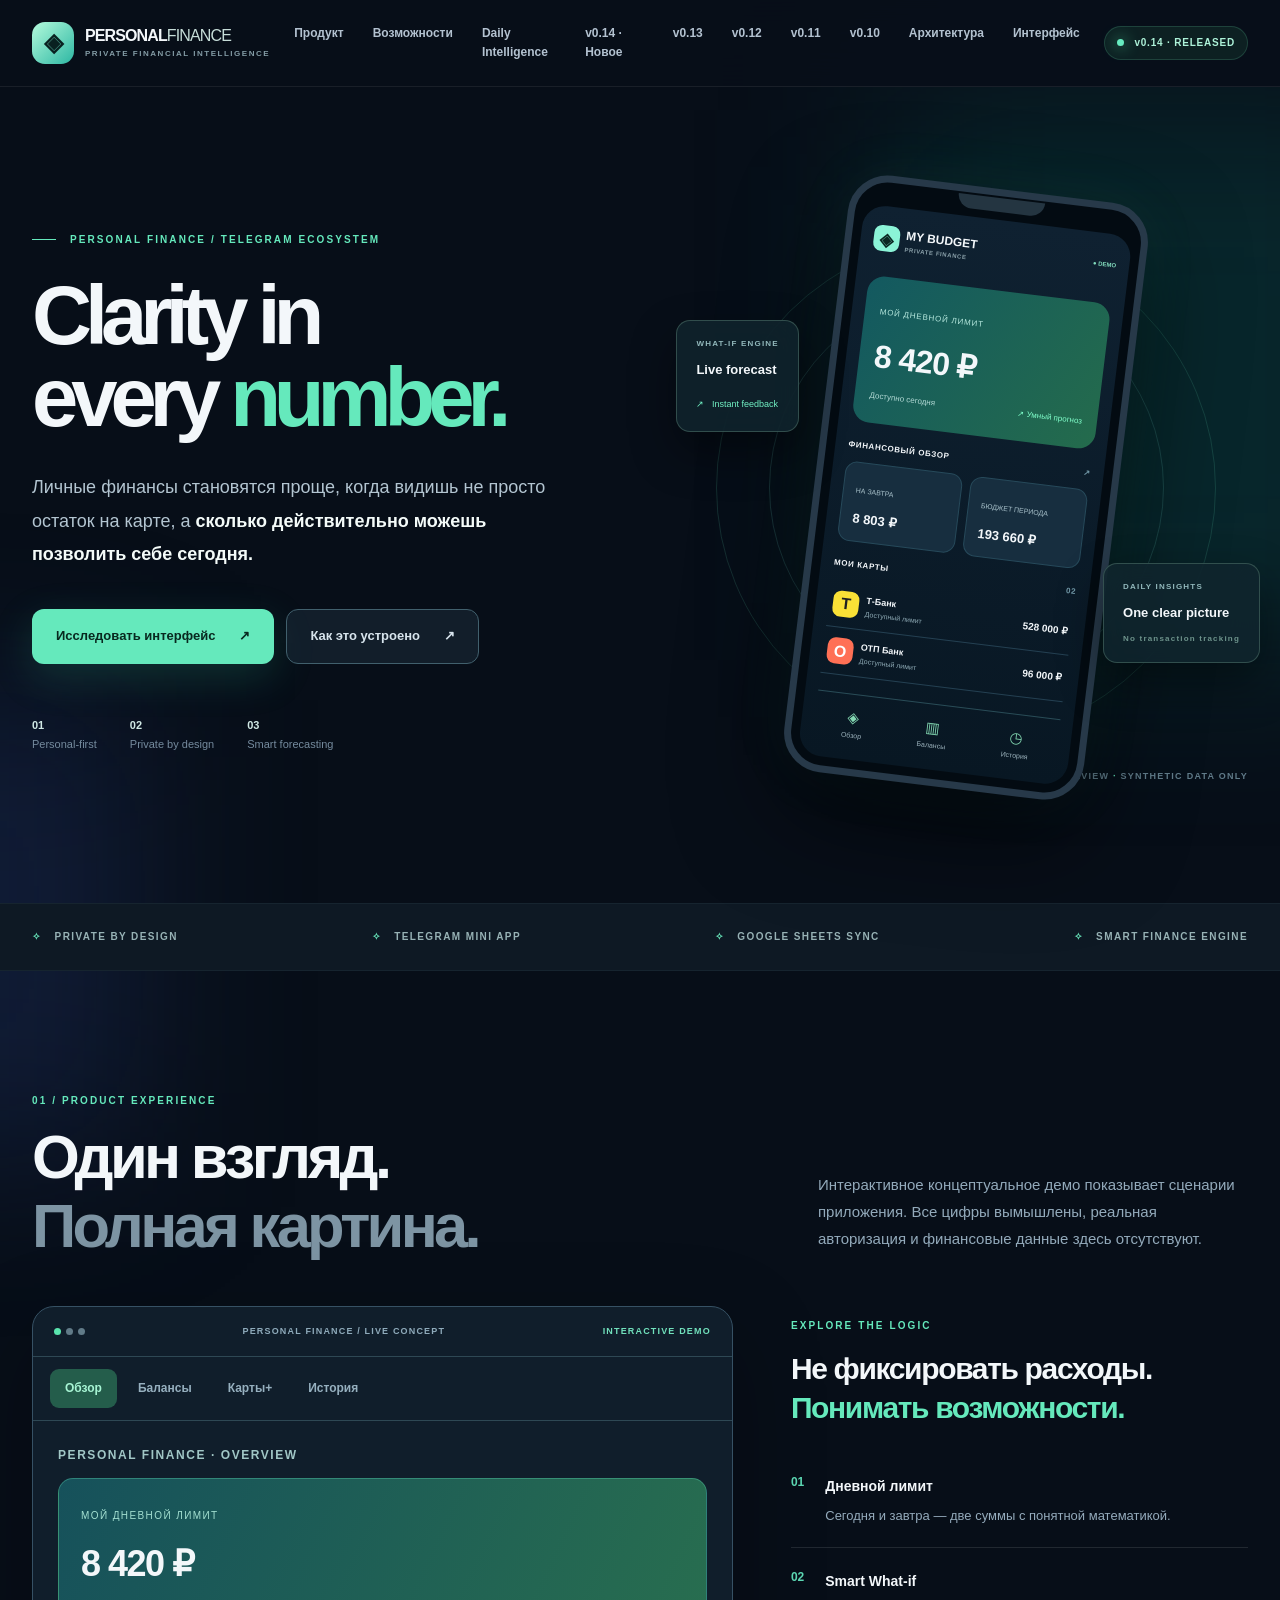
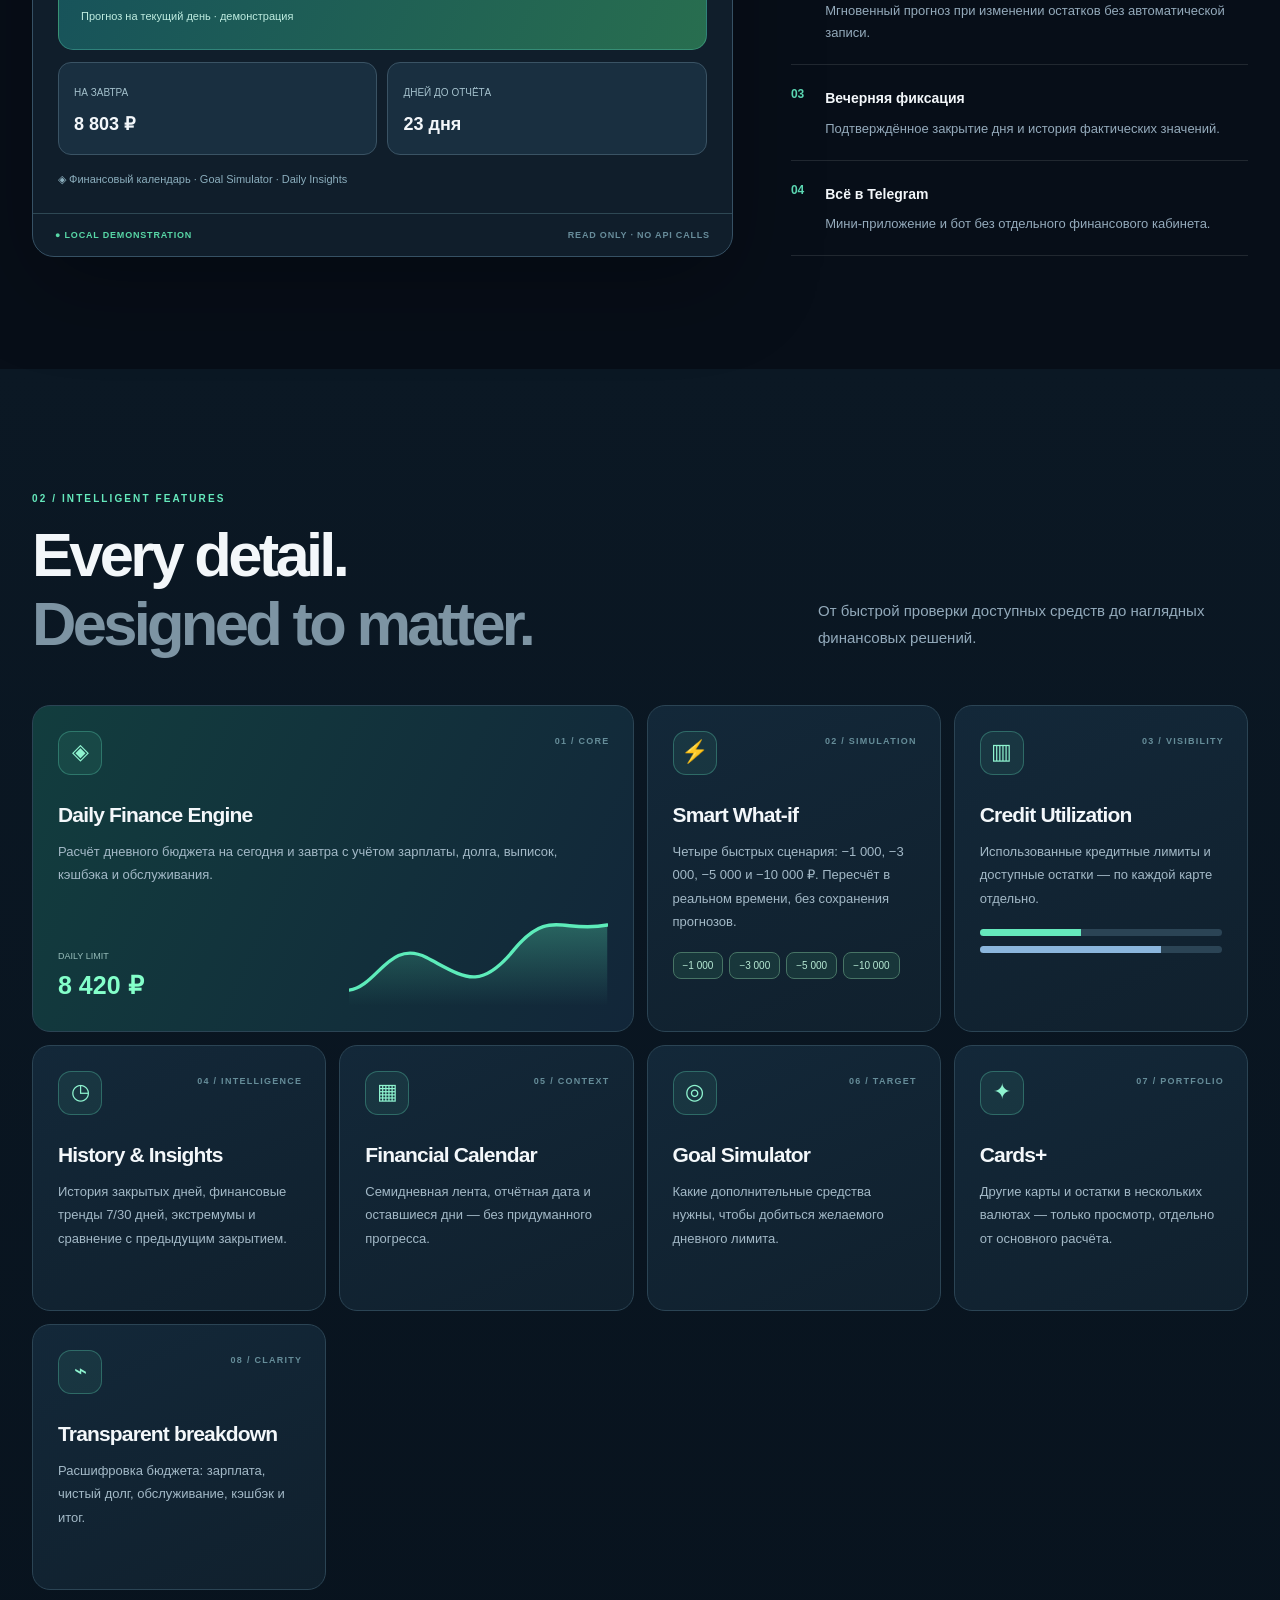
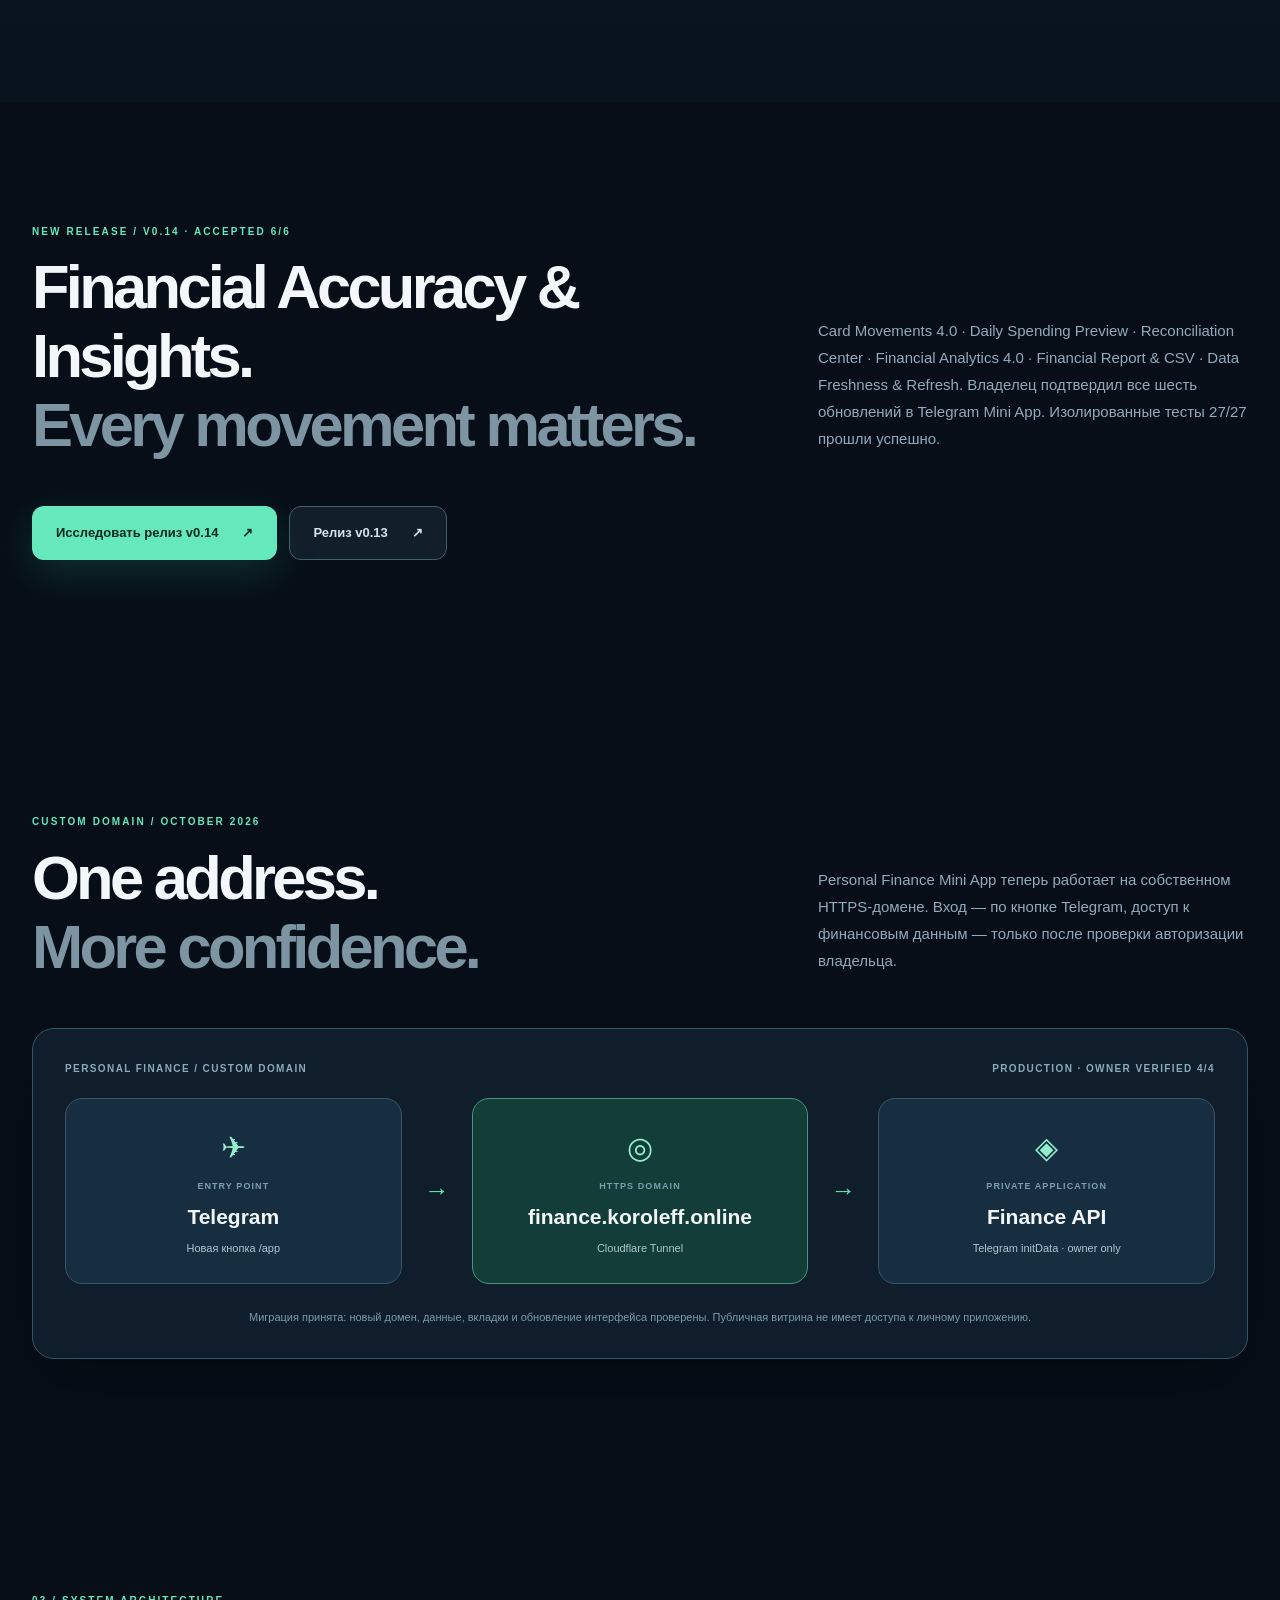
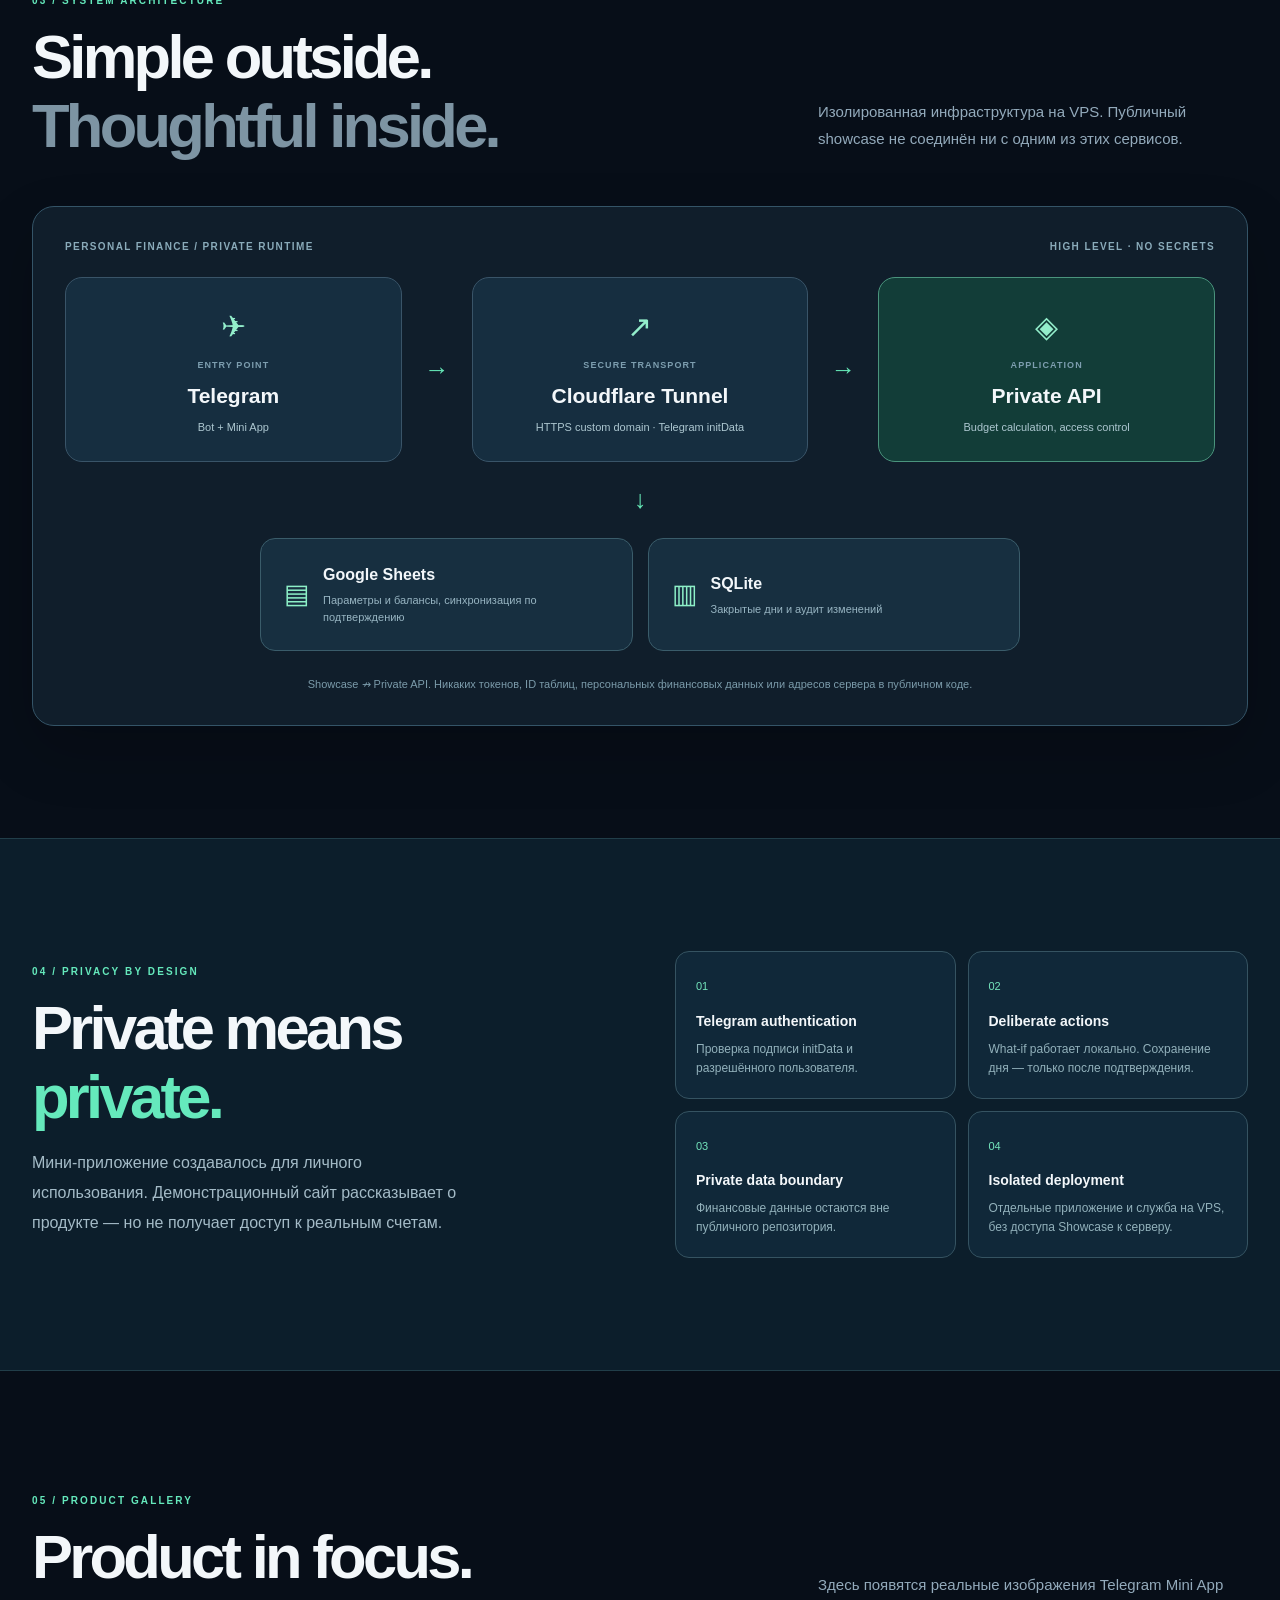
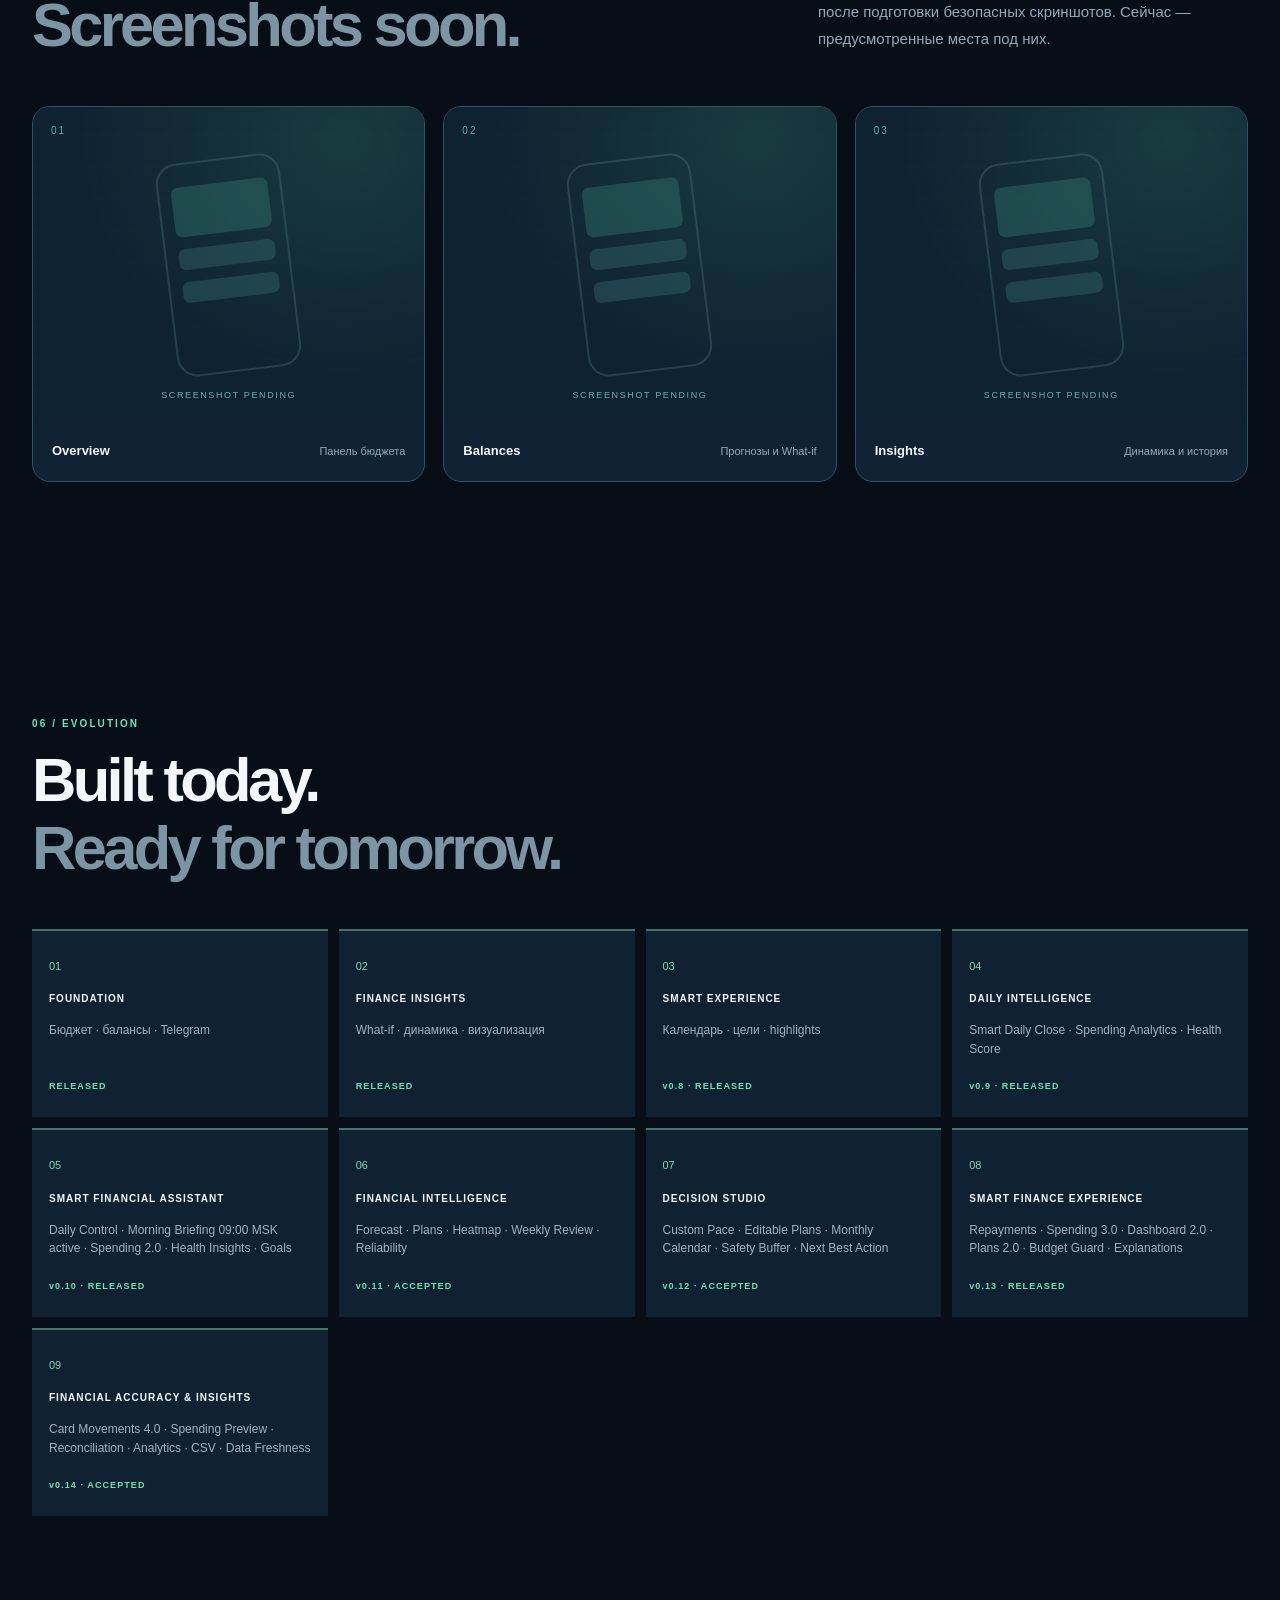
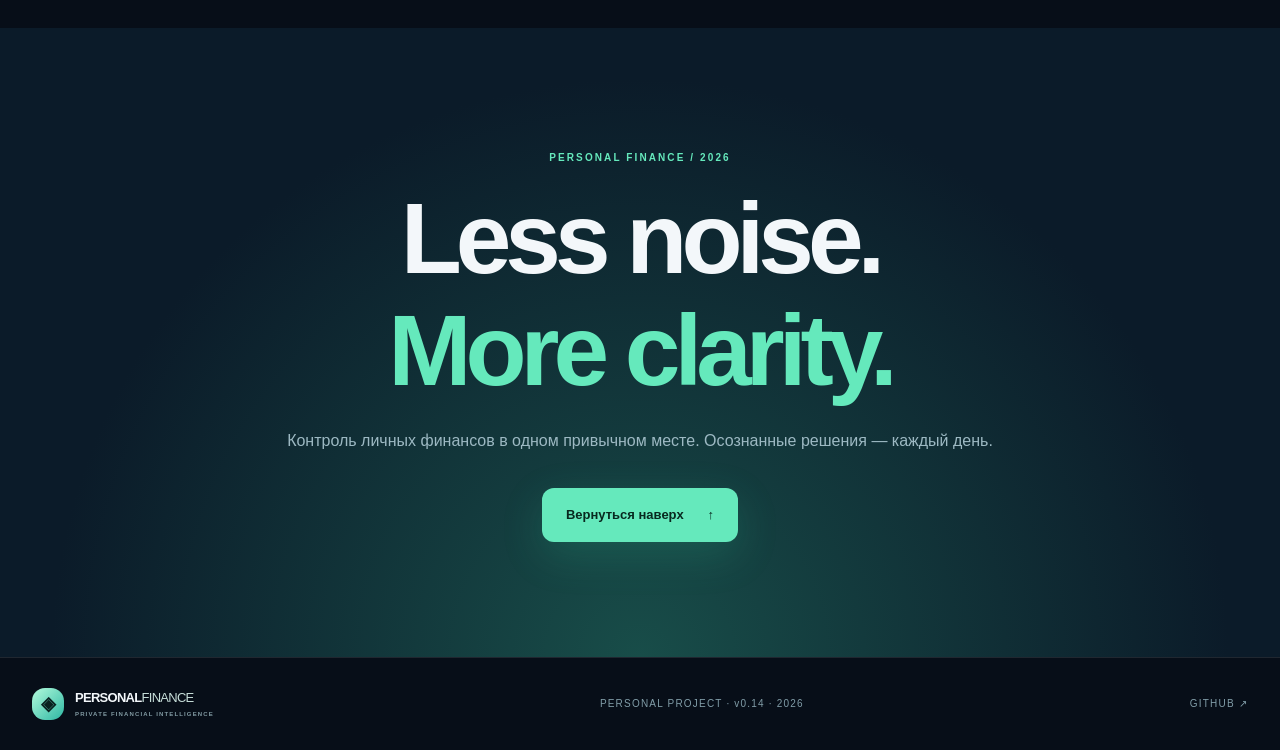
==== commit 99a51fe9: "showcase: add accepted custom HTTPS domain and Cloudflare Tunnel architecture" ====
--- a/index.html
+++ b/index.html
@@ -8,7 +8,8 @@
 <section class="section wrap" id="experience"><div class="section-head"><div><p class="eyebrow">01 / PRODUCT EXPERIENCE</p><h2>Один взгляд.<br><span class="dim">Полная картина.</span></h2></div><p>Интерактивное концептуальное демо показывает сценарии приложения. Все цифры вымышлены, реальная авторизация и финансовые данные здесь отсутствуют.</p></div><div class="experience-grid"><div class="preview-panel"><div class="preview-top"><span class="dots"><i></i><i></i><i></i></span><span>PERSONAL FINANCE / LIVE CONCEPT</span><span class="dummy">INTERACTIVE DEMO</span></div><div class="preview-switch" role="tablist" aria-label="Демонстрационные экраны"><button role="tab" aria-selected="true" class="selected" data-view="overview">Обзор</button><button role="tab" aria-selected="false" data-view="balances">Балансы</button><button role="tab" aria-selected="false" data-view="cards">Карты+</button><button role="tab" aria-selected="false" data-view="history">История</button></div><div class="demo-body" id="demoBody" aria-live="polite"></div><div class="preview-footer"><span>● LOCAL DEMONSTRATION</span><span>READ ONLY · NO API CALLS</span></div></div><aside class="experience-notes"><p class="eyebrow">EXPLORE THE LOGIC</p><h3>Не фиксировать расходы.<br><em>Понимать возможности.</em></h3><div class="note-line"><b>01</b><div><strong>Дневной лимит</strong><p>Сегодня и завтра — две суммы с понятной математикой.</p></div></div><div class="note-line"><b>02</b><div><strong>Smart What-if</strong><p>Мгновенный прогноз при изменении остатков без автоматической записи.</p></div></div><div class="note-line"><b>03</b><div><strong>Вечерняя фиксация</strong><p>Подтверждённое закрытие дня и история фактических значений.</p></div></div><div class="note-line"><b>04</b><div><strong>Всё в Telegram</strong><p>Мини-приложение и бот без отдельного финансового кабинета.</p></div></div></aside></div></section>
 <section class="section features-section" id="capabilities"><div class="wrap"><div class="section-head"><div><p class="eyebrow">02 / INTELLIGENT FEATURES</p><h2>Every detail.<br><span class="dim">Designed to matter.</span></h2></div><p>От быстрой проверки доступных средств до наглядных финансовых решений.</p></div><div class="features"><article class="feature featured"><div class="feature-icon">◈</div><span class="feature-no">01 / CORE</span><h3>Daily Finance Engine</h3><p>Расчёт дневного бюджета на сегодня и завтра с учётом зарплаты, долга, выписок, кэшбэка и обслуживания.</p><div class="feature-visual"><div><small>DAILY LIMIT</small><strong>8 420 ₽</strong></div><svg viewBox="0 0 230 80" aria-hidden="true"><path d="M0 66 C25 63 36 20 69 37 S116 68 147 30 S191 16 230 8" fill="none" stroke="#5decba" stroke-width="3" stroke-linecap="round"/><path d="M0 66 C25 63 36 20 69 37 S116 68 147 30 S191 16 230 8 V80 H0Z" fill="url(#fade)"/><defs><linearGradient id="fade" x1="0" y1="0" x2="0" y2="1"><stop stop-color="#5decba" stop-opacity=".3"/><stop offset="1" stop-color="#5decba" stop-opacity="0"/></linearGradient></defs></svg></div></article><article class="feature"><div class="feature-icon">⚡</div><span class="feature-no">02 / SIMULATION</span><h3>Smart What-if</h3><p>Четыре быстрых сценария: −1 000, −3 000, −5 000 и −10 000 ₽. Пересчёт в реальном времени, без сохранения прогнозов.</p><div class="pillrow"><span>−1 000</span><span>−3 000</span><span>−5 000</span><span>−10 000</span></div></article><article class="feature"><div class="feature-icon">▥</div><span class="feature-no">03 / VISIBILITY</span><h3>Credit Utilization</h3><p>Использованные кредитные лимиты и доступные остатки — по каждой карте отдельно.</p><div class="fakebar"><span></span></div><div class="fakebar line2"><span></span></div></article><article class="feature"><div class="feature-icon">◷</div><span class="feature-no">04 / INTELLIGENCE</span><h3>History & Insights</h3><p>История закрытых дней, финансовые тренды 7/30 дней, экстремумы и сравнение с предыдущим закрытием.</p></article><article class="feature"><div class="feature-icon">▦</div><span class="feature-no">05 / CONTEXT</span><h3>Financial Calendar</h3><p>Семидневная лента, отчётная дата и оставшиеся дни — без придуманного прогресса.</p></article><article class="feature"><div class="feature-icon">◎</div><span class="feature-no">06 / TARGET</span><h3>Goal Simulator</h3><p>Какие дополнительные средства нужны, чтобы добиться желаемого дневного лимита.</p></article><article class="feature"><div class="feature-icon">✦</div><span class="feature-no">07 / PORTFOLIO</span><h3>Cards+</h3><p>Другие карты и остатки в нескольких валютах — только просмотр, отдельно от основного расчёта.</p></article><article class="feature"><div class="feature-icon">⌁</div><span class="feature-no">08 / CLARITY</span><h3>Transparent breakdown</h3><p>Расшифровка бюджета: зарплата, чистый долг, обслуживание, кэшбэк и итог.</p></article></div></div></section>
 <section class="section wrap" id="latest-release"><div class="section-head"><div><p class="eyebrow">NEW RELEASE / v0.14 · ACCEPTED 6/6</p><h2>Financial Accuracy & Insights.<br><span class="dim">Every movement matters.</span></h2></div><p>Card Movements 4.0 · Daily Spending Preview · Reconciliation Center · Financial Analytics 4.0 · Financial Report & CSV · Data Freshness & Refresh. Владелец подтвердил все шесть обновлений в Telegram Mini App. Изолированные тесты 27/27 прошли успешно.</p></div><div class="hero-actions" style="margin:20px 0"><a class="btn btn-main" href="v014.html">Исследовать релиз v0.14 <span>↗</span></a><a class="btn btn-sub" href="v013.html">Релиз v0.13 <span>↗</span></a></div></section>
-<section class="section wrap" id="architecture"><div class="section-head"><div><p class="eyebrow">03 / SYSTEM ARCHITECTURE</p><h2>Simple outside.<br><span class="dim">Thoughtful inside.</span></h2></div><p>Изолированная инфраструктура на VPS. Публичный showcase не соединён ни с одним из этих сервисов.</p></div><div class="arch-shell"><div class="arch-title"><span>PERSONAL FINANCE / PRIVATE RUNTIME</span><span>HIGH LEVEL · NO SECRETS</span></div><div class="arch-grid"><div class="arch-node"><div class="arch-symbol">✈</div><span>ENTRY POINT</span><h3>Telegram</h3><p>Bot + Mini App</p></div><div class="arch-arrow">→</div><div class="arch-node"><div class="arch-symbol">↗</div><span>SECURE TRANSPORT</span><h3>HTTPS</h3><p>WebApp initData auth</p></div><div class="arch-arrow">→</div><div class="arch-node arch-green"><div class="arch-symbol">◈</div><span>APPLICATION</span><h3>Private API</h3><p>Budget calculation, access control</p></div></div><div class="arch-down">↓</div><div class="arch-store"><div><span class="database-icon">▤</span><div><b>Google Sheets</b><small>Параметры и балансы, синхронизация по подтверждению</small></div></div><div><span class="database-icon">▥</span><div><b>SQLite</b><small>Закрытые дни и аудит изменений</small></div></div></div><p class="arch-caption">Showcase ↛ Private API. Никаких токенов, ID таблиц, персональных финансовых данных или адресов сервера в публичном коде.</p></div></section>
+<section class="section wrap" id="domain-upgrade"><div class="section-head"><div><p class="eyebrow">CUSTOM DOMAIN / OCTOBER 2026</p><h2>One address.<br><span class="dim">More confidence.</span></h2></div><p>Personal Finance Mini App теперь работает на собственном HTTPS-домене. Вход — по кнопке Telegram, доступ к финансовым данным — только после проверки авторизации владельца.</p></div><div class="arch-shell"><div class="arch-title"><span>PERSONAL FINANCE / CUSTOM DOMAIN</span><span>PRODUCTION · OWNER VERIFIED 4/4</span></div><div class="arch-grid"><div class="arch-node"><div class="arch-symbol">✈</div><span>ENTRY POINT</span><h3>Telegram</h3><p>Новая кнопка /app</p></div><div class="arch-arrow">→</div><div class="arch-node arch-green"><div class="arch-symbol">◎</div><span>HTTPS DOMAIN</span><h3>finance.koroleff.online</h3><p>Cloudflare Tunnel</p></div><div class="arch-arrow">→</div><div class="arch-node"><div class="arch-symbol">◈</div><span>PRIVATE APPLICATION</span><h3>Finance API</h3><p>Telegram initData · owner only</p></div></div><p class="arch-caption">Миграция принята: новый домен, данные, вкладки и обновление интерфейса проверены. Публичная витрина не имеет доступа к личному приложению.</p></div></section>
+<section class="section wrap" id="architecture"><div class="section-head"><div><p class="eyebrow">03 / SYSTEM ARCHITECTURE</p><h2>Simple outside.<br><span class="dim">Thoughtful inside.</span></h2></div><p>Изолированная инфраструктура на VPS. Публичный showcase не соединён ни с одним из этих сервисов.</p></div><div class="arch-shell"><div class="arch-title"><span>PERSONAL FINANCE / PRIVATE RUNTIME</span><span>HIGH LEVEL · NO SECRETS</span></div><div class="arch-grid"><div class="arch-node"><div class="arch-symbol">✈</div><span>ENTRY POINT</span><h3>Telegram</h3><p>Bot + Mini App</p></div><div class="arch-arrow">→</div><div class="arch-node"><div class="arch-symbol">↗</div><span>SECURE TRANSPORT</span><h3>Cloudflare Tunnel</h3><p>HTTPS custom domain · Telegram initData</p></div><div class="arch-arrow">→</div><div class="arch-node arch-green"><div class="arch-symbol">◈</div><span>APPLICATION</span><h3>Private API</h3><p>Budget calculation, access control</p></div></div><div class="arch-down">↓</div><div class="arch-store"><div><span class="database-icon">▤</span><div><b>Google Sheets</b><small>Параметры и балансы, синхронизация по подтверждению</small></div></div><div><span class="database-icon">▥</span><div><b>SQLite</b><small>Закрытые дни и аудит изменений</small></div></div></div><p class="arch-caption">Showcase ↛ Private API. Никаких токенов, ID таблиц, персональных финансовых данных или адресов сервера в публичном коде.</p></div></section>
 <section class="section security"><div class="wrap security-layout"><div><p class="eyebrow">04 / PRIVACY BY DESIGN</p><h2>Private means<br><em>private.</em></h2><p>Мини-приложение создавалось для личного использования. Демонстрационный сайт рассказывает о продукте — но не получает доступ к реальным счетам.</p></div><div class="security-cards"><article><span>01</span><b>Telegram authentication</b><p>Проверка подписи initData и разрешённого пользователя.</p></article><article><span>02</span><b>Deliberate actions</b><p>What-if работает локально. Сохранение дня — только после подтверждения.</p></article><article><span>03</span><b>Private data boundary</b><p>Финансовые данные остаются вне публичного репозитория.</p></article><article><span>04</span><b>Isolated deployment</b><p>Отдельные приложение и служба на VPS, без доступа Showcase к серверу.</p></article></div></div></section>
 <section class="section wrap" id="gallery"><div class="section-head"><div><p class="eyebrow">05 / PRODUCT GALLERY</p><h2>Product in focus.<br><span class="dim">Screenshots soon.</span></h2></div><p>Здесь появятся реальные изображения Telegram Mini App после подготовки безопасных скриншотов. Сейчас — предусмотренные места под них.</p></div><div class="gallery-grid"><div class="gallery-slot"><div class="slot-visual"><span>01</span><div class="slot-outline"><div></div><div></div><div></div></div><i>SCREENSHOT PENDING</i></div><div class="slot-footer"><b>Overview</b><span>Панель бюджета</span></div></div><div class="gallery-slot"><div class="slot-visual"><span>02</span><div class="slot-outline"><div></div><div></div><div></div></div><i>SCREENSHOT PENDING</i></div><div class="slot-footer"><b>Balances</b><span>Прогнозы и What-if</span></div></div><div class="gallery-slot"><div class="slot-visual"><span>03</span><div class="slot-outline"><div></div><div></div><div></div></div><i>SCREENSHOT PENDING</i></div><div class="slot-footer"><b>Insights</b><span>Динамика и история</span></div></div></div></section>
 <section class="section wrap roadmap"><div class="section-head"><div><p class="eyebrow">06 / EVOLUTION</p><h2>Built today.<br><span class="dim">Ready for tomorrow.</span></h2></div></div><div class="roadmap-strip"><div class="roadmap-item done"><span>01</span><b>FOUNDATION</b><p>Бюджет · балансы · Telegram</p><small>RELEASED</small></div><div class="roadmap-item done"><span>02</span><b>FINANCE INSIGHTS</b><p>What-if · динамика · визуализация</p><small>RELEASED</small></div><div class="roadmap-item done"><span>03</span><b>SMART EXPERIENCE</b><p>Календарь · цели · highlights</p><small>v0.8 · RELEASED</small></div><div class="roadmap-item done"><span>04</span><b>DAILY INTELLIGENCE</b><p>Smart Daily Close · Spending Analytics · Health Score</p><small>v0.9 · RELEASED</small></div><div class="roadmap-item done"><span>05</span><b>SMART FINANCIAL ASSISTANT</b><p>Daily Control · Morning Briefing 09:00 MSK active · Spending 2.0 · Health Insights · Goals</p><small>v0.10 · RELEASED</small></div><div class="roadmap-item done"><span>06</span><b>FINANCIAL INTELLIGENCE</b><p>Forecast · Plans · Heatmap · Weekly Review · Reliability</p><small>v0.11 · ACCEPTED</small></div><div class="roadmap-item done"><span>07</span><b>DECISION STUDIO</b><p>Custom Pace · Editable Plans · Monthly Calendar · Safety Buffer · Next Best Action</p><small>v0.12 · ACCEPTED</small></div><div class="roadmap-item done"><span>08</span><b>SMART FINANCE EXPERIENCE</b><p>Repayments · Spending 3.0 · Dashboard 2.0 · Plans 2.0 · Budget Guard · Explanations</p><small>v0.13 · RELEASED</small></div><div class="roadmap-item done"><span>09</span><b>FINANCIAL ACCURACY & INSIGHTS</b><p>Card Movements 4.0 · Spending Preview · Reconciliation · Analytics · CSV · Data Freshness</p><small>v0.14 · ACCEPTED</small></div></div></section>
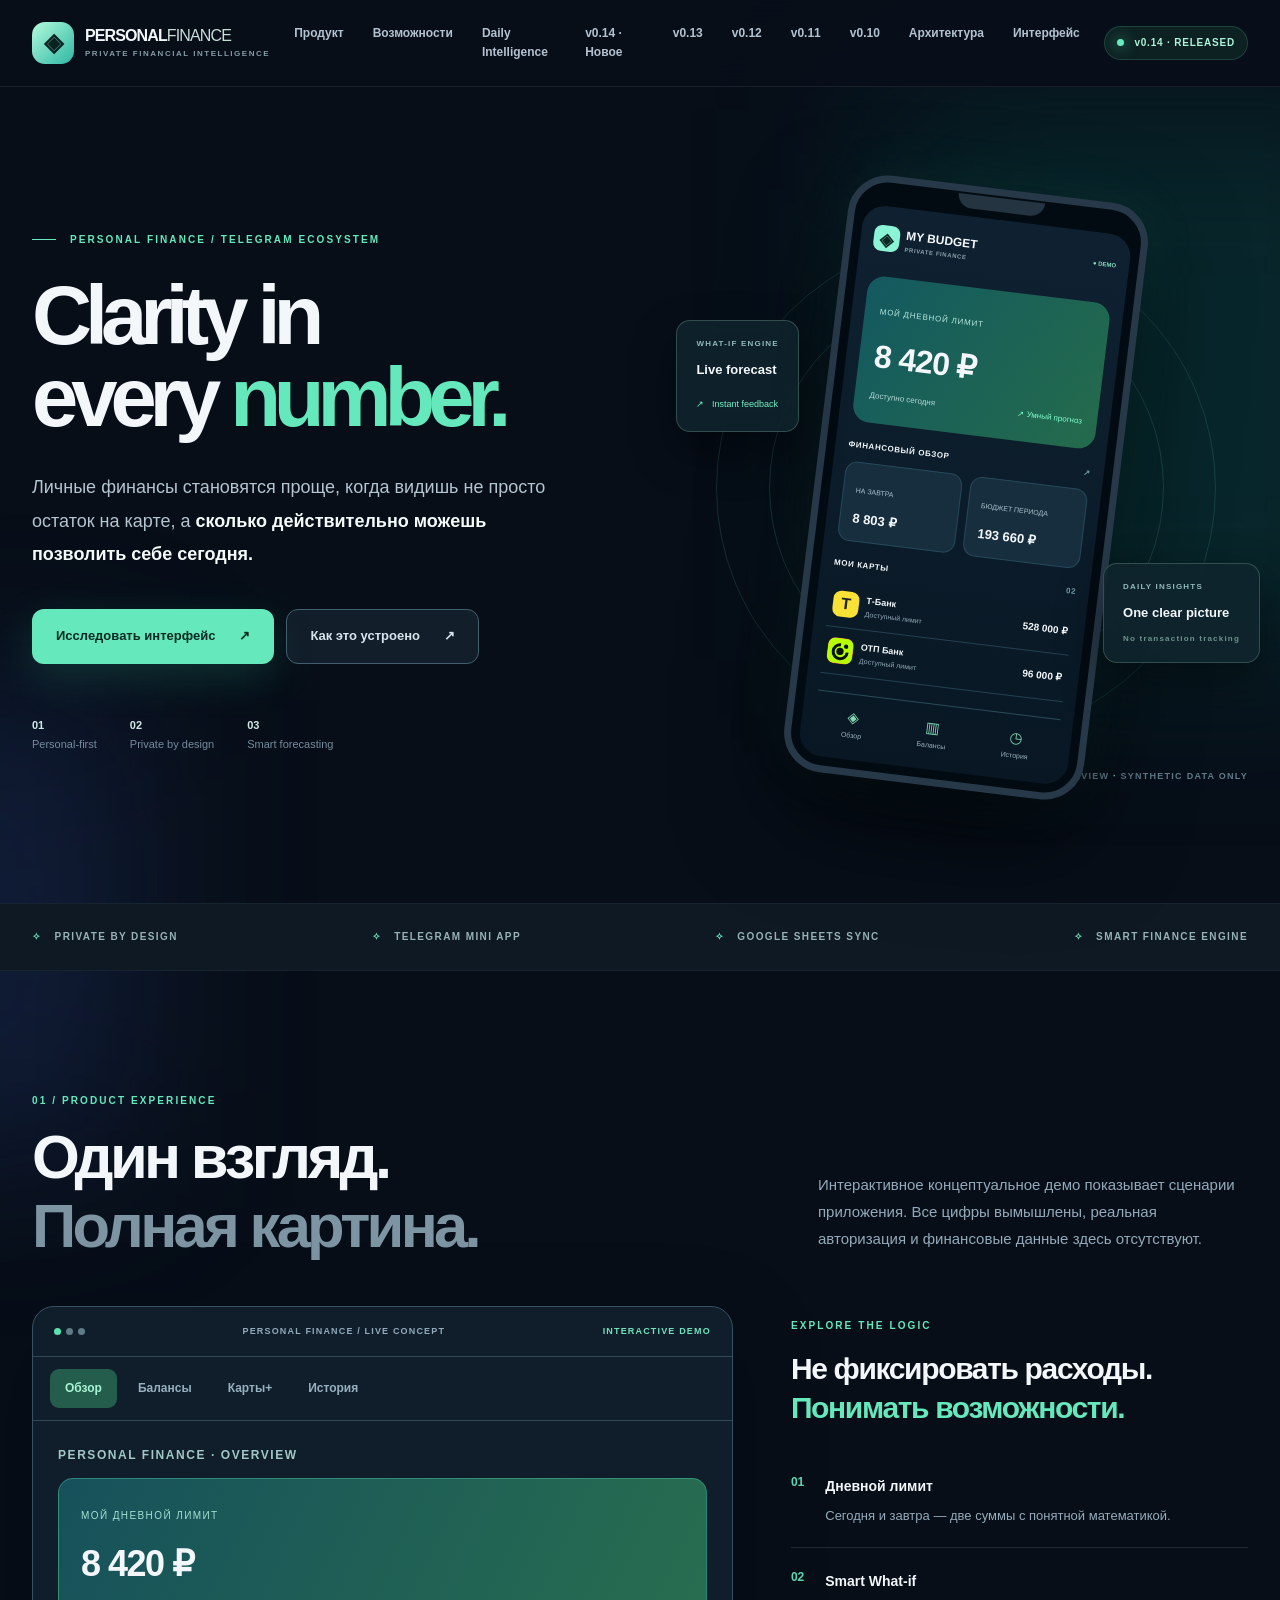
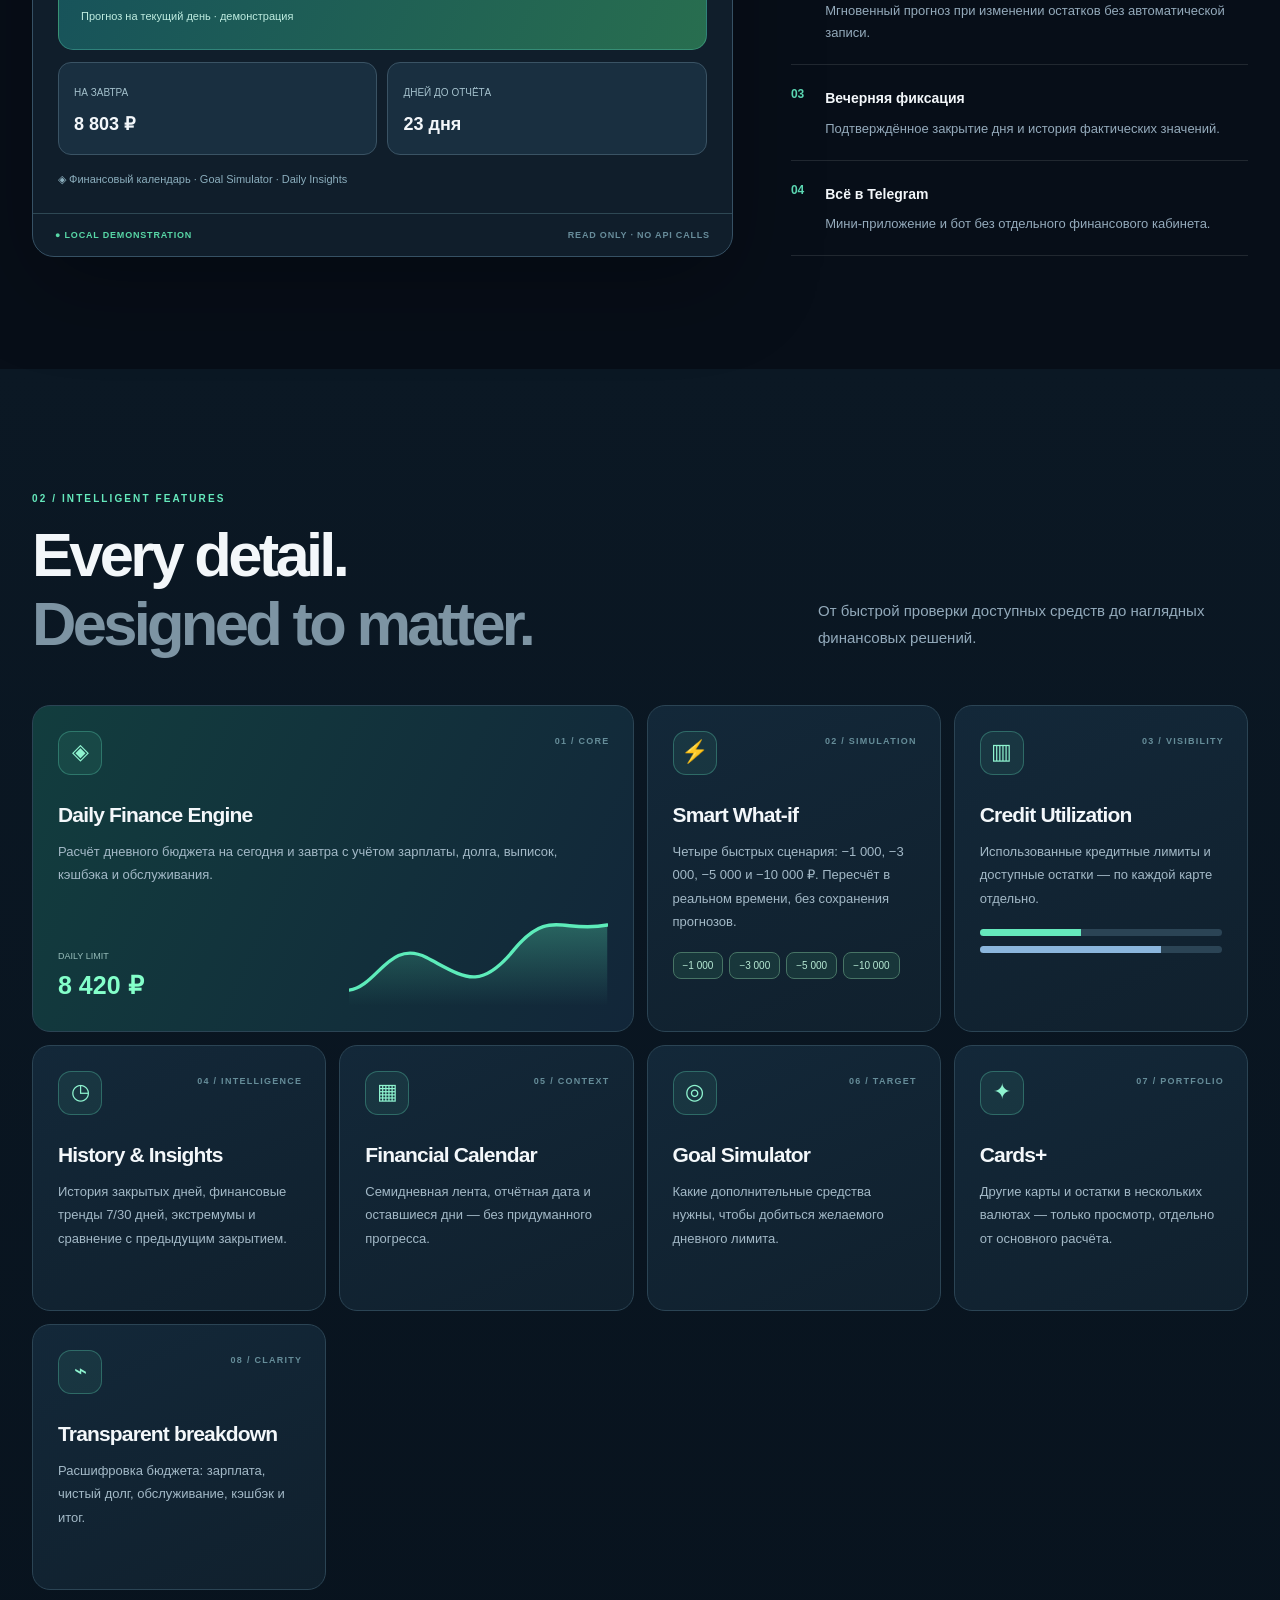
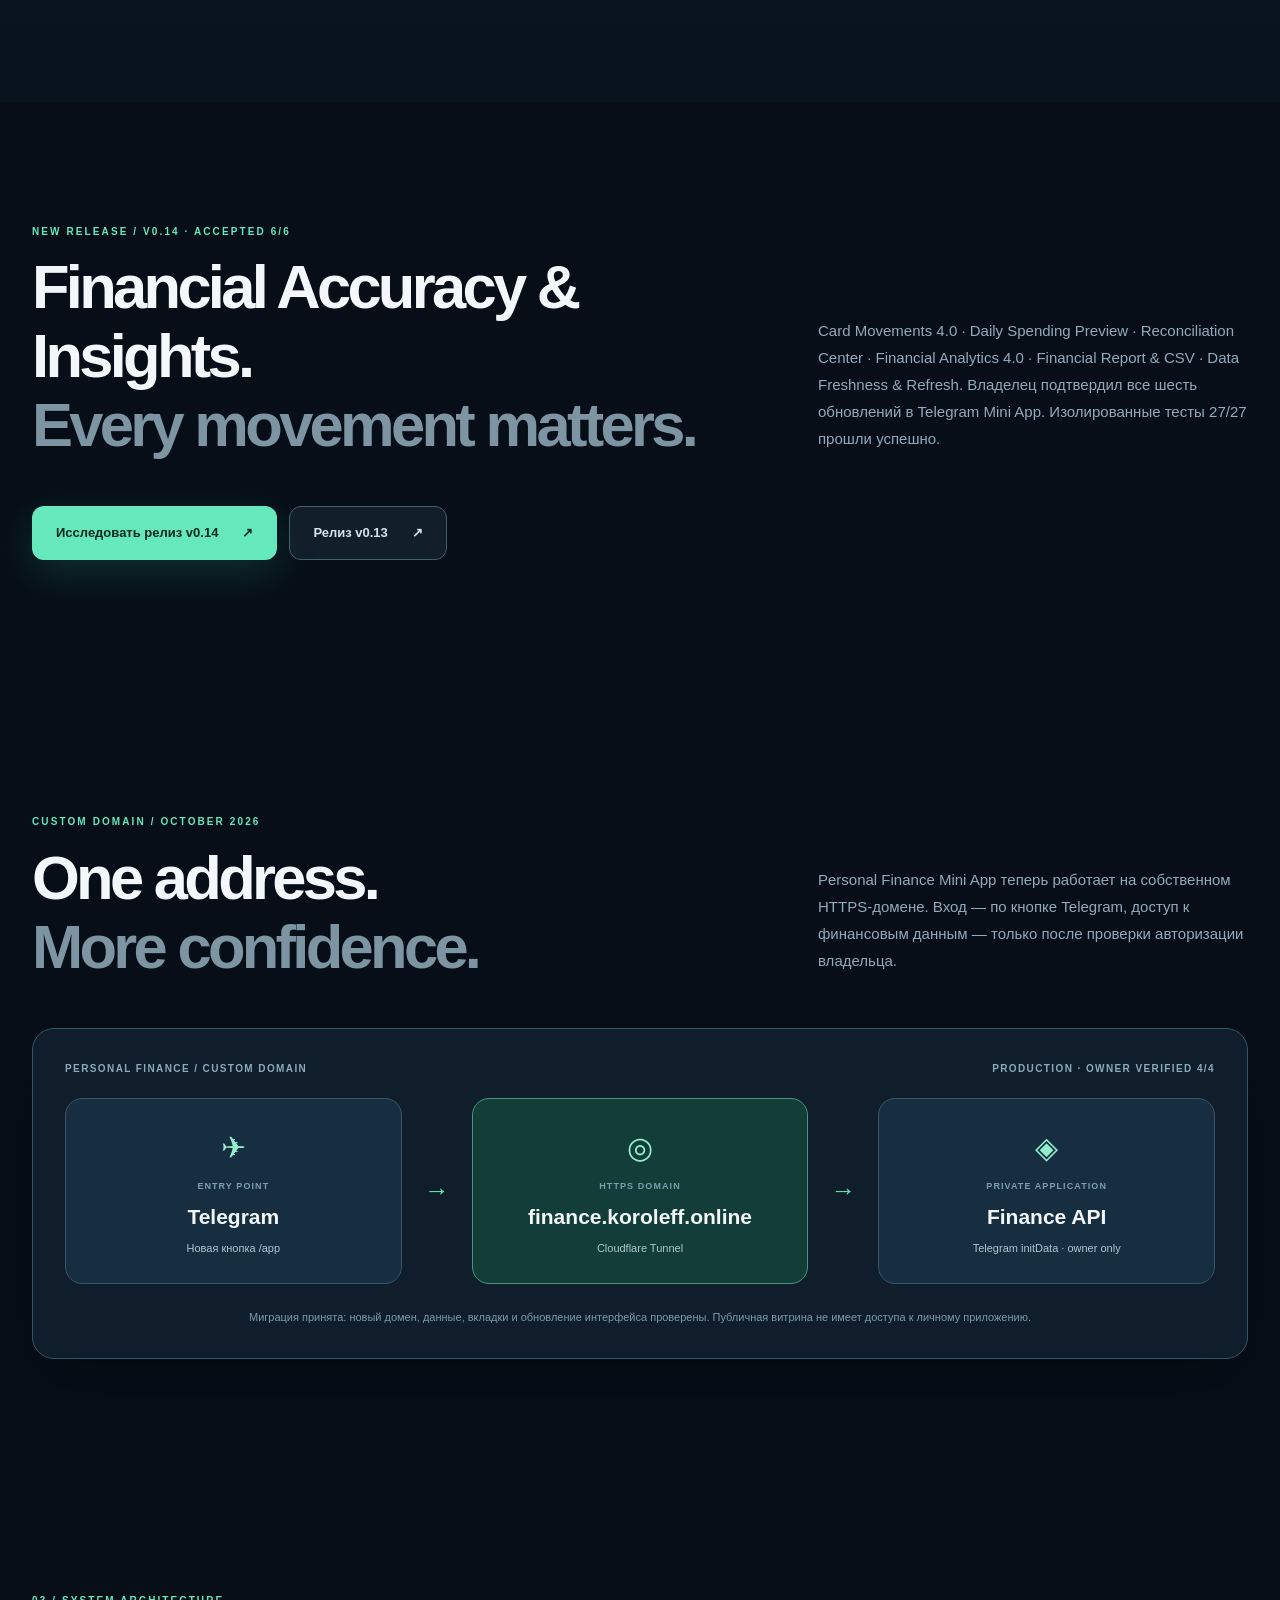
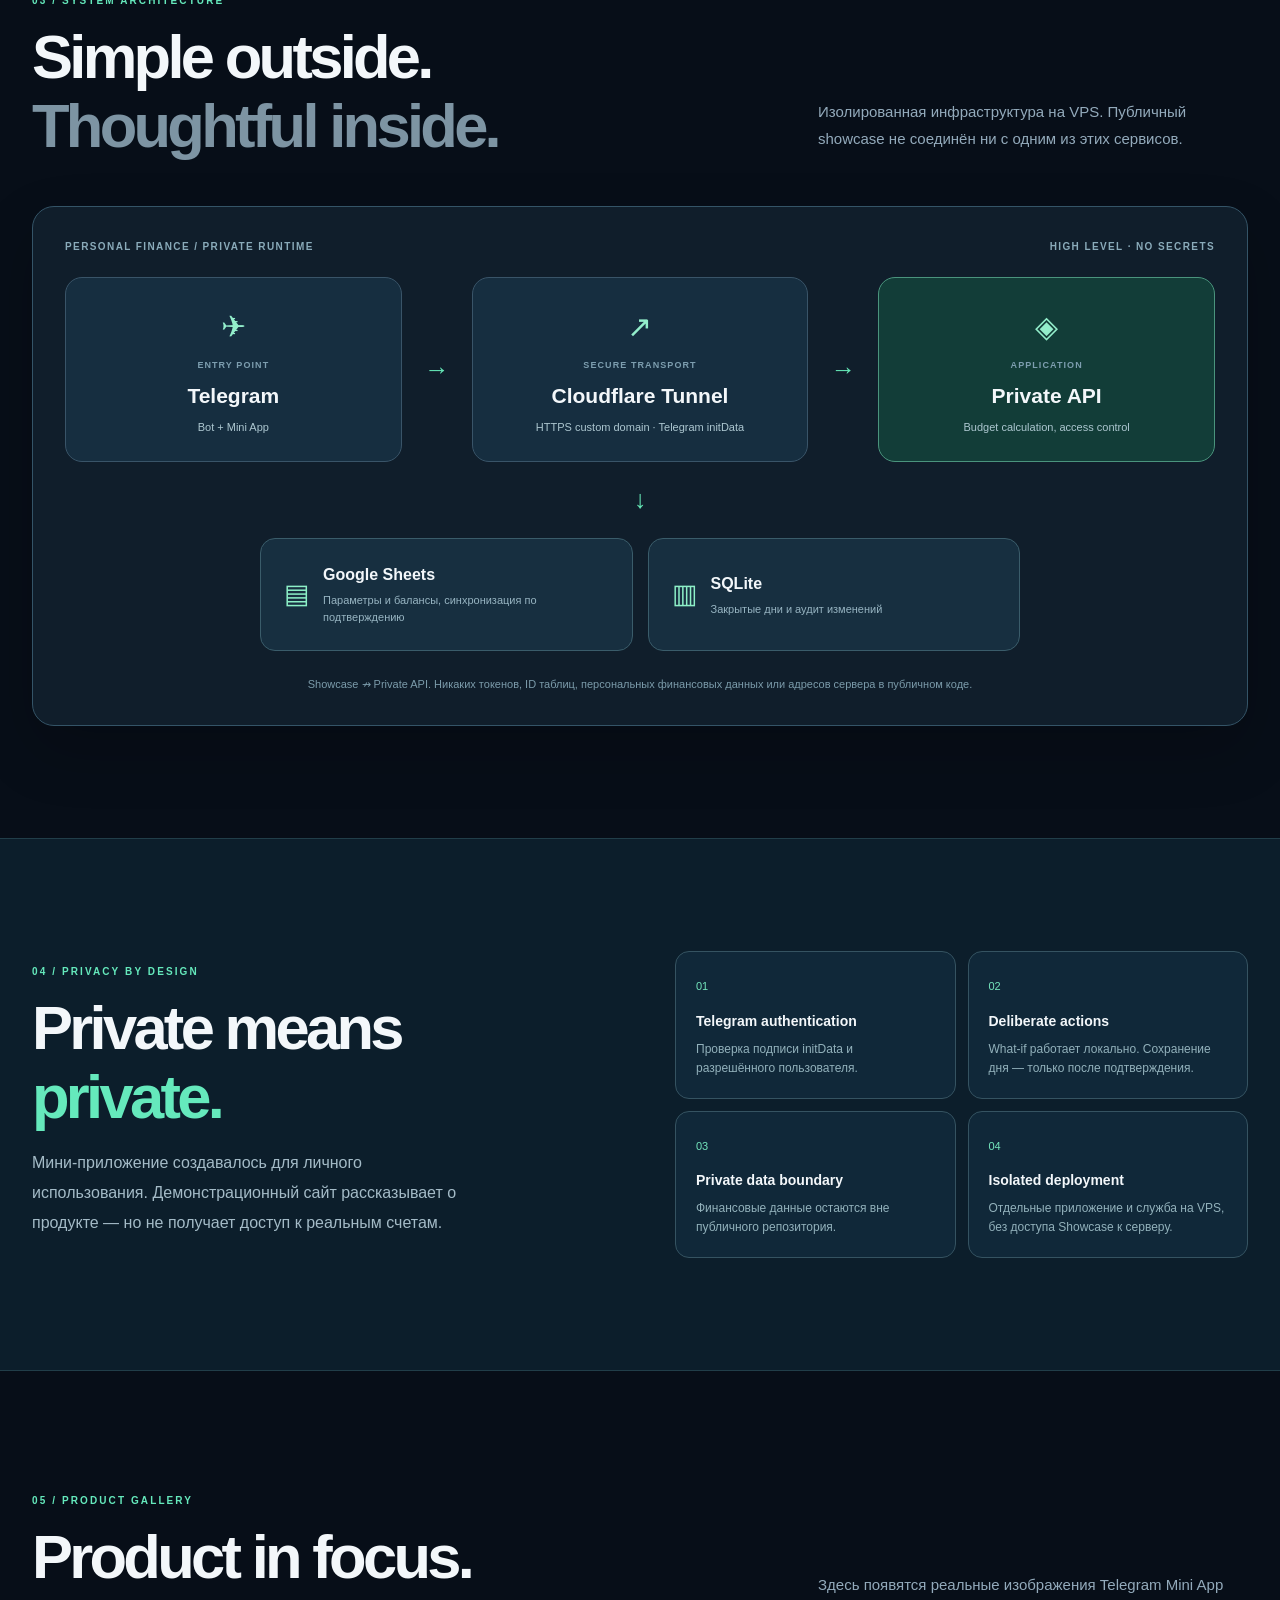
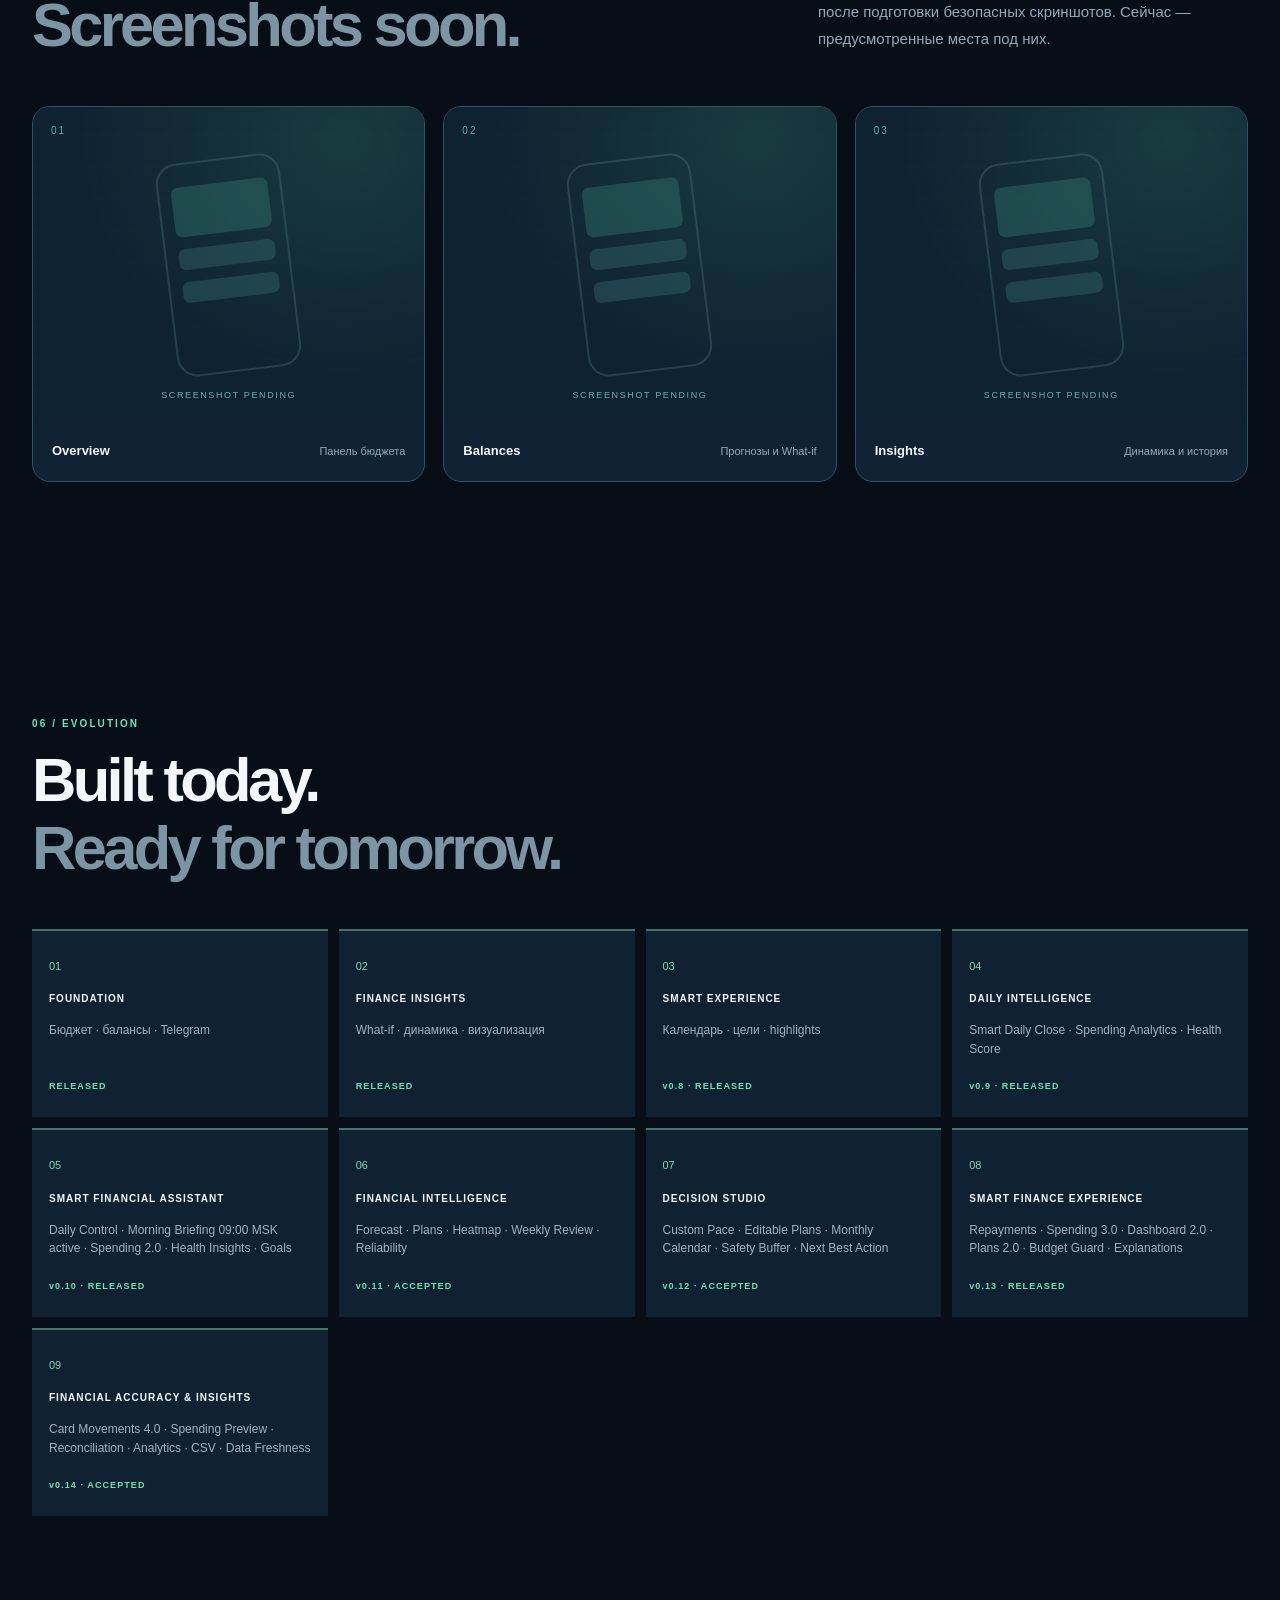
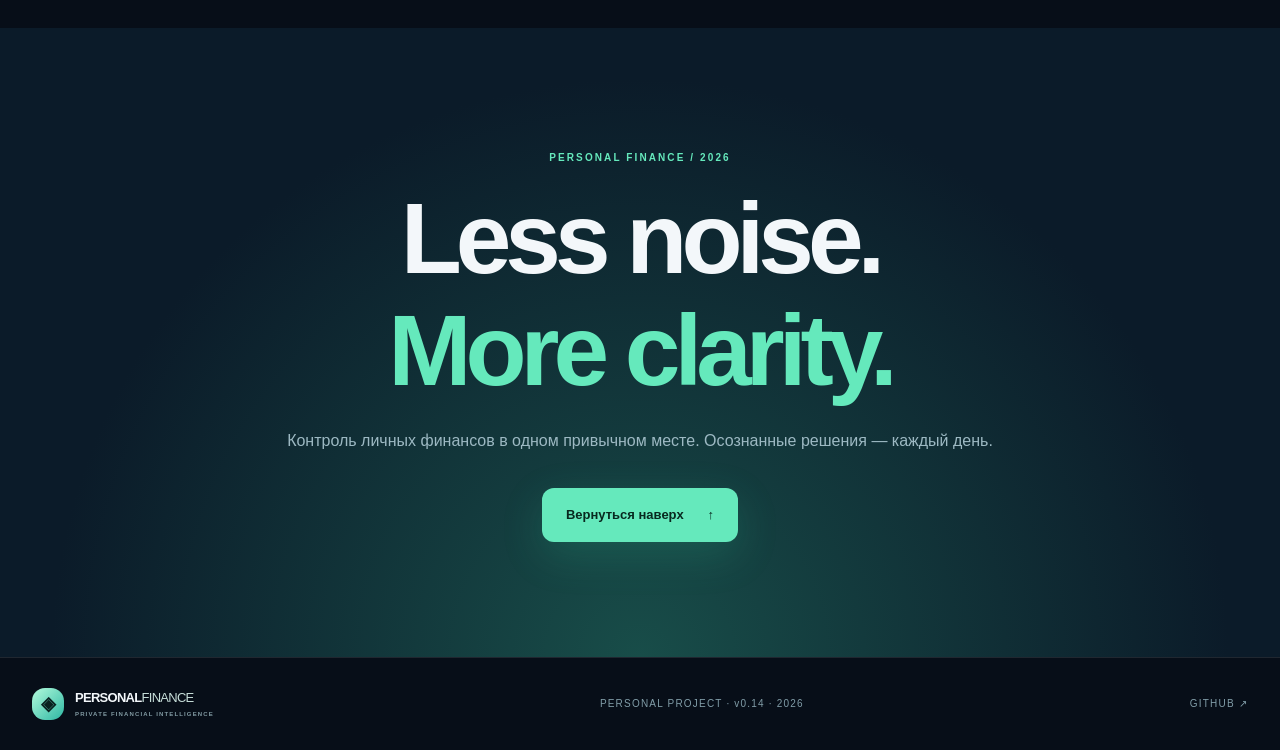
==== commit 3bebcedb: "fix(showcase): display OTP Bank logo in hero and interactive demo" ====
--- a/index.html
+++ b/index.html
@@ -1,9 +1,9 @@
-<!doctype html><html lang="ru"><head><meta charset="utf-8"><meta name="viewport" content="width=device-width,initial-scale=1"><meta name="theme-color" content="#070e18"><meta name="color-scheme" content="dark"><meta name="description" content="Personal Finance Bot — персональный финансовый контроль в Telegram: дневной бюджет, сценарии What-if, аналитика и безопасная интеграция с Google Sheets."><meta property="og:type" content="website"><meta property="og:title" content="Personal Finance — clarity in every number"><meta property="og:description" content="Private finance. Intelligent by design. Telegram Bot & Mini App · v0.14"><meta property="og:image" content="https://sergekoroleff.github.io/personal_finance_bot_showcase/assets/social-card.svg"><title>Personal Finance — Clarity in every number</title><link rel="icon" type="image/svg+xml" href="assets/favicon.svg"><link rel="stylesheet" href="styles.css"><script src="script.js" defer></script></head><body>
+<!doctype html><html lang="ru"><head><meta charset="utf-8"><link rel="canonical" href="https://finlab.koroleff.online/"><meta name="viewport" content="width=device-width,initial-scale=1"><meta name="theme-color" content="#070e18"><meta name="color-scheme" content="dark"><meta name="description" content="Personal Finance Bot — персональный финансовый контроль в Telegram: дневной бюджет, сценарии What-if, аналитика и безопасная интеграция с Google Sheets."><meta property="og:type" content="website"><meta property="og:title" content="Personal Finance — clarity in every number"><meta property="og:description" content="Private finance. Intelligent by design. Telegram Bot & Mini App · v0.14"><meta property="og:image" content="https://finlab.koroleff.online/assets/social-card.svg"><title>Personal Finance — Clarity in every number</title><link rel="icon" type="image/svg+xml" href="assets/favicon.svg"><link rel="stylesheet" href="styles.css"><script src="script.js" defer></script></head><body>
 <div class="ambient ambient-one" aria-hidden="true"></div><div class="ambient ambient-two" aria-hidden="true"></div>
 <header class="topbar" id="top"><div class="wrap nav"><a class="brand" href="#top"><span class="brandmark">◈</span><span>PERSONAL<span class="brand-thin">FINANCE</span><small>PRIVATE FINANCIAL INTELLIGENCE</small></span></a><nav class="links" id="navigation" aria-label="Основная навигация"><a href="#experience">Продукт</a><a href="#capabilities">Возможности</a><a href="#intelligence">Daily Intelligence</a><a href="v014.html">v0.14 · Новое</a><a href="v013.html">v0.13</a><a href="v012.html">v0.12</a><a href="v011.html">v0.11</a><a href="v010.html">v0.10</a><a href="#architecture">Архитектура</a><a href="#gallery">Интерфейс</a></nav><div class="navright"><span class="release"><span class="online"></span> v0.14 · RELEASED</span><button class="menubtn" id="menuToggle" aria-controls="navigation" aria-expanded="false" aria-label="Открыть меню">☰</button></div></div></header>
 <main>
 <section class="hero wrap"><div class="hero-copy"><p class="eyebrow"><span class="line"></span> PERSONAL FINANCE / TELEGRAM ECOSYSTEM</p><h1>Clarity in<br>every <em>number.</em></h1><p class="hero-lead">Личные финансы становятся проще, когда видишь не просто остаток на карте, а <strong>сколько действительно можешь позволить себе сегодня.</strong></p><div class="hero-actions"><a class="btn btn-main" href="#experience">Исследовать интерфейс <span>↗</span></a><a class="btn btn-sub" href="#architecture">Как это устроено <span>↗</span></a></div><div class="hero-foot"><div><b>01</b><span>Personal-first</span></div><div><b>02</b><span>Private by design</span></div><div><b>03</b><span>Smart forecasting</span></div></div></div>
-<div class="hero-visual"><div class="orbit orbit-a"></div><div class="orbit orbit-b"></div><div class="glass-floating glass-left"><span class="micro">WHAT-IF ENGINE</span><strong>Live forecast</strong><span class="spark">↗ &nbsp; Instant feedback</span></div><div class="glass-floating glass-right"><span class="micro">DAILY INSIGHTS</span><strong>One clear picture</strong><span class="micro light">No transaction tracking</span></div><div class="device" aria-label="Демонстрационный интерфейс Mini App с вымышленными суммами"><div class="device-notch"></div><div class="phone-inner"><div class="mini-top"><span class="mini-gem">◈</span><span>MY BUDGET <small>PRIVATE FINANCE</small></span><i>● DEMO</i></div><div class="mini-hero"><span>МОЙ ДНЕВНОЙ ЛИМИТ</span><strong>8 420 ₽</strong><div>Доступно сегодня <span>↗ Умный прогноз</span></div></div><div class="mini-smalltitle">ФИНАНСОВЫЙ ОБЗОР <span>↗</span></div><div class="mini-tiles"><div><small>НА ЗАВТРА</small><b>8 803 ₽</b></div><div><small>БЮДЖЕТ ПЕРИОДА</small><b>193 660 ₽</b></div></div><div class="mini-smalltitle">МОИ КАРТЫ <span>02</span></div><div class="mini-bank"><span class="bankmark tmark">Т</span><div><b>Т-Банк</b><small>Доступный лимит</small></div><strong>528 000 ₽</strong></div><div class="mini-bank"><span class="bankmark omark">О</span><div><b>ОТП Банк</b><small>Доступный лимит</small></div><strong>96 000 ₽</strong></div><div class="mini-bottom"><span>◈<small>Обзор</small></span><span>▥<small>Балансы</small></span><span>◷<small>История</small></span></div></div></div><div class="visual-disclaimer">CONCEPT PREVIEW <span>·</span> SYNTHETIC DATA ONLY</div></div></section>
+<div class="hero-visual"><div class="orbit orbit-a"></div><div class="orbit orbit-b"></div><div class="glass-floating glass-left"><span class="micro">WHAT-IF ENGINE</span><strong>Live forecast</strong><span class="spark">↗ &nbsp; Instant feedback</span></div><div class="glass-floating glass-right"><span class="micro">DAILY INSIGHTS</span><strong>One clear picture</strong><span class="micro light">No transaction tracking</span></div><div class="device" aria-label="Демонстрационный интерфейс Mini App с вымышленными суммами"><div class="device-notch"></div><div class="phone-inner"><div class="mini-top"><span class="mini-gem">◈</span><span>MY BUDGET <small>PRIVATE FINANCE</small></span><i>● DEMO</i></div><div class="mini-hero"><span>МОЙ ДНЕВНОЙ ЛИМИТ</span><strong>8 420 ₽</strong><div>Доступно сегодня <span>↗ Умный прогноз</span></div></div><div class="mini-smalltitle">ФИНАНСОВЫЙ ОБЗОР <span>↗</span></div><div class="mini-tiles"><div><small>НА ЗАВТРА</small><b>8 803 ₽</b></div><div><small>БЮДЖЕТ ПЕРИОДА</small><b>193 660 ₽</b></div></div><div class="mini-smalltitle">МОИ КАРТЫ <span>02</span></div><div class="mini-bank"><span class="bankmark tmark">Т</span><div><b>Т-Банк</b><small>Доступный лимит</small></div><strong>528 000 ₽</strong></div><div class="mini-bank"><img class="bankmark omark" src="assets/otp-bank-mark.svg" alt="" width="26" height="26" loading="eager"><div><b>ОТП Банк</b><small>Доступный лимит</small></div><strong>96 000 ₽</strong></div><div class="mini-bottom"><span>◈<small>Обзор</small></span><span>▥<small>Балансы</small></span><span>◷<small>История</small></span></div></div></div><div class="visual-disclaimer">CONCEPT PREVIEW <span>·</span> SYNTHETIC DATA ONLY</div></div></section>
 <div class="trustbar"><div class="wrap trustbar-inner"><span><i>✧</i> PRIVATE BY DESIGN</span><span><i>✧</i> TELEGRAM MINI APP</span><span><i>✧</i> GOOGLE SHEETS SYNC</span><span><i>✧</i> SMART FINANCE ENGINE</span></div></div>
 <section class="section wrap" id="experience"><div class="section-head"><div><p class="eyebrow">01 / PRODUCT EXPERIENCE</p><h2>Один взгляд.<br><span class="dim">Полная картина.</span></h2></div><p>Интерактивное концептуальное демо показывает сценарии приложения. Все цифры вымышлены, реальная авторизация и финансовые данные здесь отсутствуют.</p></div><div class="experience-grid"><div class="preview-panel"><div class="preview-top"><span class="dots"><i></i><i></i><i></i></span><span>PERSONAL FINANCE / LIVE CONCEPT</span><span class="dummy">INTERACTIVE DEMO</span></div><div class="preview-switch" role="tablist" aria-label="Демонстрационные экраны"><button role="tab" aria-selected="true" class="selected" data-view="overview">Обзор</button><button role="tab" aria-selected="false" data-view="balances">Балансы</button><button role="tab" aria-selected="false" data-view="cards">Карты+</button><button role="tab" aria-selected="false" data-view="history">История</button></div><div class="demo-body" id="demoBody" aria-live="polite"></div><div class="preview-footer"><span>● LOCAL DEMONSTRATION</span><span>READ ONLY · NO API CALLS</span></div></div><aside class="experience-notes"><p class="eyebrow">EXPLORE THE LOGIC</p><h3>Не фиксировать расходы.<br><em>Понимать возможности.</em></h3><div class="note-line"><b>01</b><div><strong>Дневной лимит</strong><p>Сегодня и завтра — две суммы с понятной математикой.</p></div></div><div class="note-line"><b>02</b><div><strong>Smart What-if</strong><p>Мгновенный прогноз при изменении остатков без автоматической записи.</p></div></div><div class="note-line"><b>03</b><div><strong>Вечерняя фиксация</strong><p>Подтверждённое закрытие дня и история фактических значений.</p></div></div><div class="note-line"><b>04</b><div><strong>Всё в Telegram</strong><p>Мини-приложение и бот без отдельного финансового кабинета.</p></div></div></aside></div></section>
 <section class="section features-section" id="capabilities"><div class="wrap"><div class="section-head"><div><p class="eyebrow">02 / INTELLIGENT FEATURES</p><h2>Every detail.<br><span class="dim">Designed to matter.</span></h2></div><p>От быстрой проверки доступных средств до наглядных финансовых решений.</p></div><div class="features"><article class="feature featured"><div class="feature-icon">◈</div><span class="feature-no">01 / CORE</span><h3>Daily Finance Engine</h3><p>Расчёт дневного бюджета на сегодня и завтра с учётом зарплаты, долга, выписок, кэшбэка и обслуживания.</p><div class="feature-visual"><div><small>DAILY LIMIT</small><strong>8 420 ₽</strong></div><svg viewBox="0 0 230 80" aria-hidden="true"><path d="M0 66 C25 63 36 20 69 37 S116 68 147 30 S191 16 230 8" fill="none" stroke="#5decba" stroke-width="3" stroke-linecap="round"/><path d="M0 66 C25 63 36 20 69 37 S116 68 147 30 S191 16 230 8 V80 H0Z" fill="url(#fade)"/><defs><linearGradient id="fade" x1="0" y1="0" x2="0" y2="1"><stop stop-color="#5decba" stop-opacity=".3"/><stop offset="1" stop-color="#5decba" stop-opacity="0"/></linearGradient></defs></svg></div></article><article class="feature"><div class="feature-icon">⚡</div><span class="feature-no">02 / SIMULATION</span><h3>Smart What-if</h3><p>Четыре быстрых сценария: −1 000, −3 000, −5 000 и −10 000 ₽. Пересчёт в реальном времени, без сохранения прогнозов.</p><div class="pillrow"><span>−1 000</span><span>−3 000</span><span>−5 000</span><span>−10 000</span></div></article><article class="feature"><div class="feature-icon">▥</div><span class="feature-no">03 / VISIBILITY</span><h3>Credit Utilization</h3><p>Использованные кредитные лимиты и доступные остатки — по каждой карте отдельно.</p><div class="fakebar"><span></span></div><div class="fakebar line2"><span></span></div></article><article class="feature"><div class="feature-icon">◷</div><span class="feature-no">04 / INTELLIGENCE</span><h3>History & Insights</h3><p>История закрытых дней, финансовые тренды 7/30 дней, экстремумы и сравнение с предыдущим закрытием.</p></article><article class="feature"><div class="feature-icon">▦</div><span class="feature-no">05 / CONTEXT</span><h3>Financial Calendar</h3><p>Семидневная лента, отчётная дата и оставшиеся дни — без придуманного прогресса.</p></article><article class="feature"><div class="feature-icon">◎</div><span class="feature-no">06 / TARGET</span><h3>Goal Simulator</h3><p>Какие дополнительные средства нужны, чтобы добиться желаемого дневного лимита.</p></article><article class="feature"><div class="feature-icon">✦</div><span class="feature-no">07 / PORTFOLIO</span><h3>Cards+</h3><p>Другие карты и остатки в нескольких валютах — только просмотр, отдельно от основного расчёта.</p></article><article class="feature"><div class="feature-icon">⌁</div><span class="feature-no">08 / CLARITY</span><h3>Transparent breakdown</h3><p>Расшифровка бюджета: зарплата, чистый долг, обслуживание, кэшбэк и итог.</p></article></div></div></section>
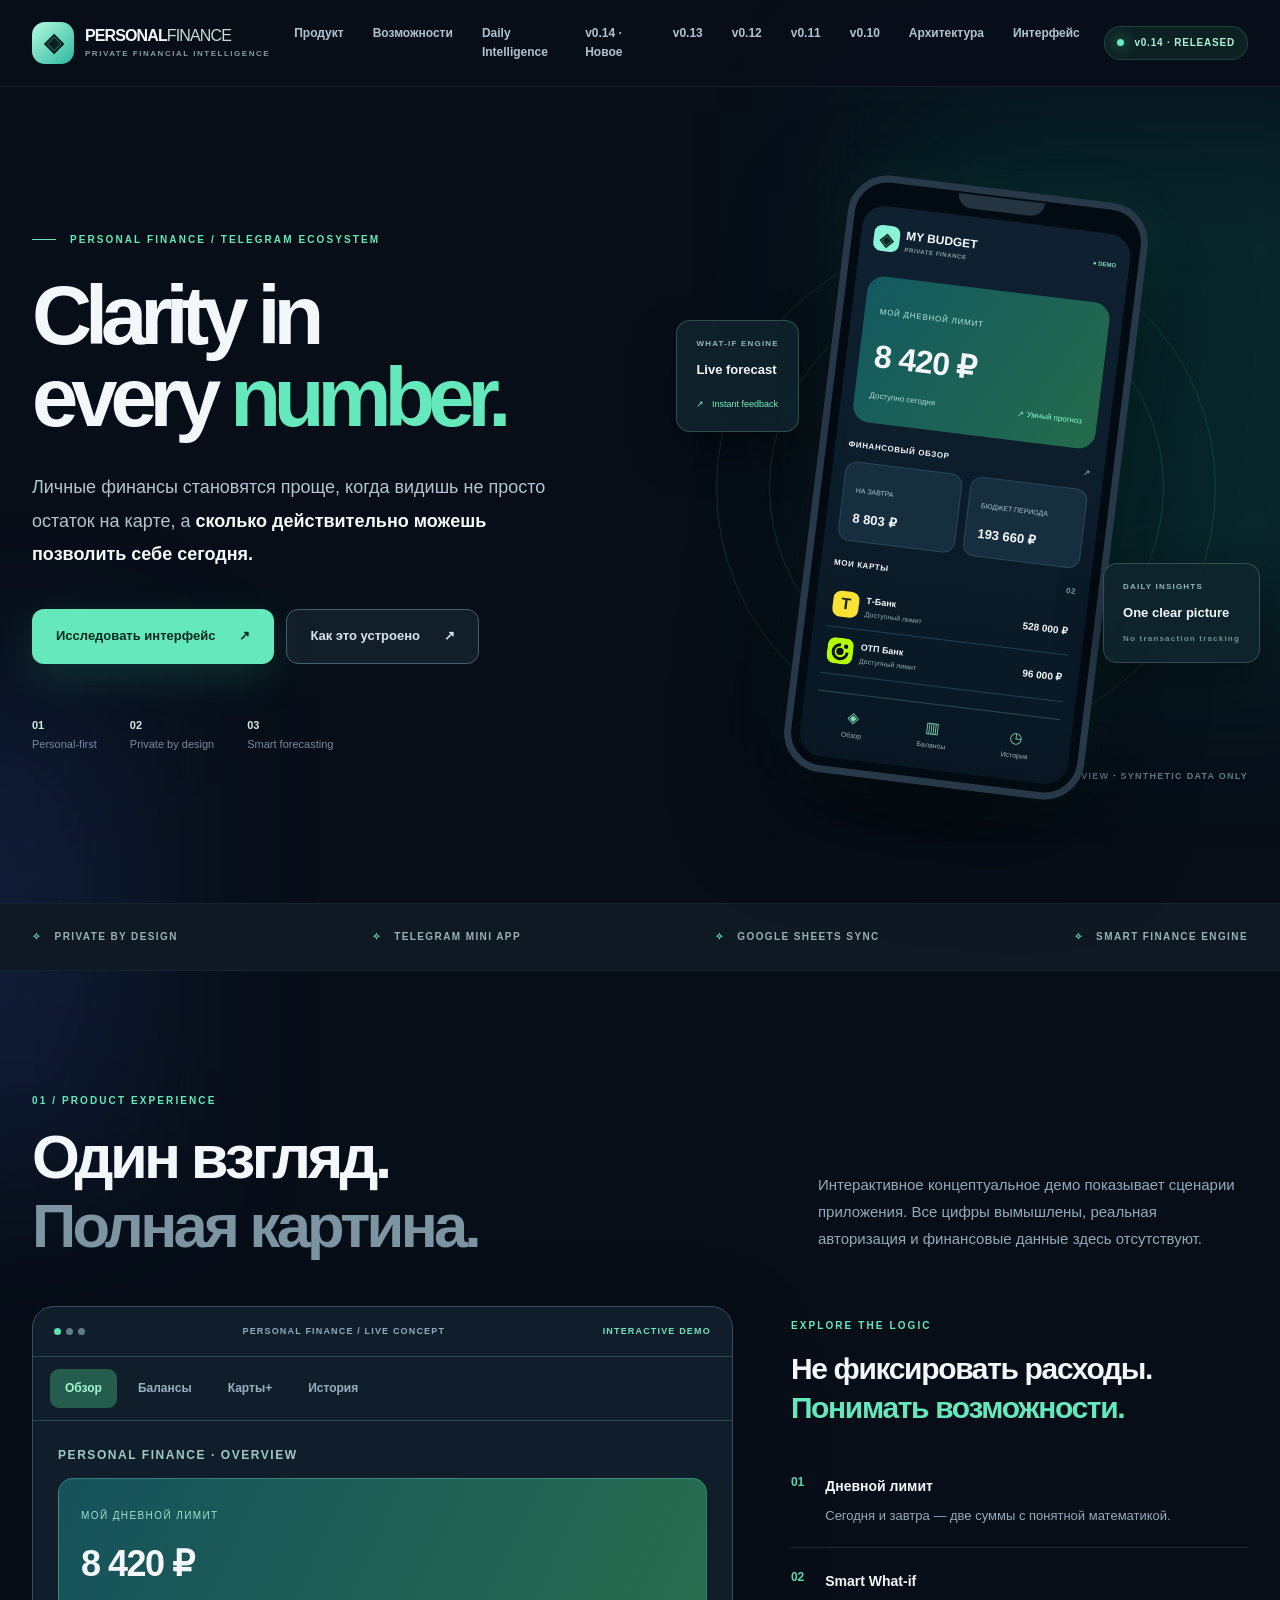
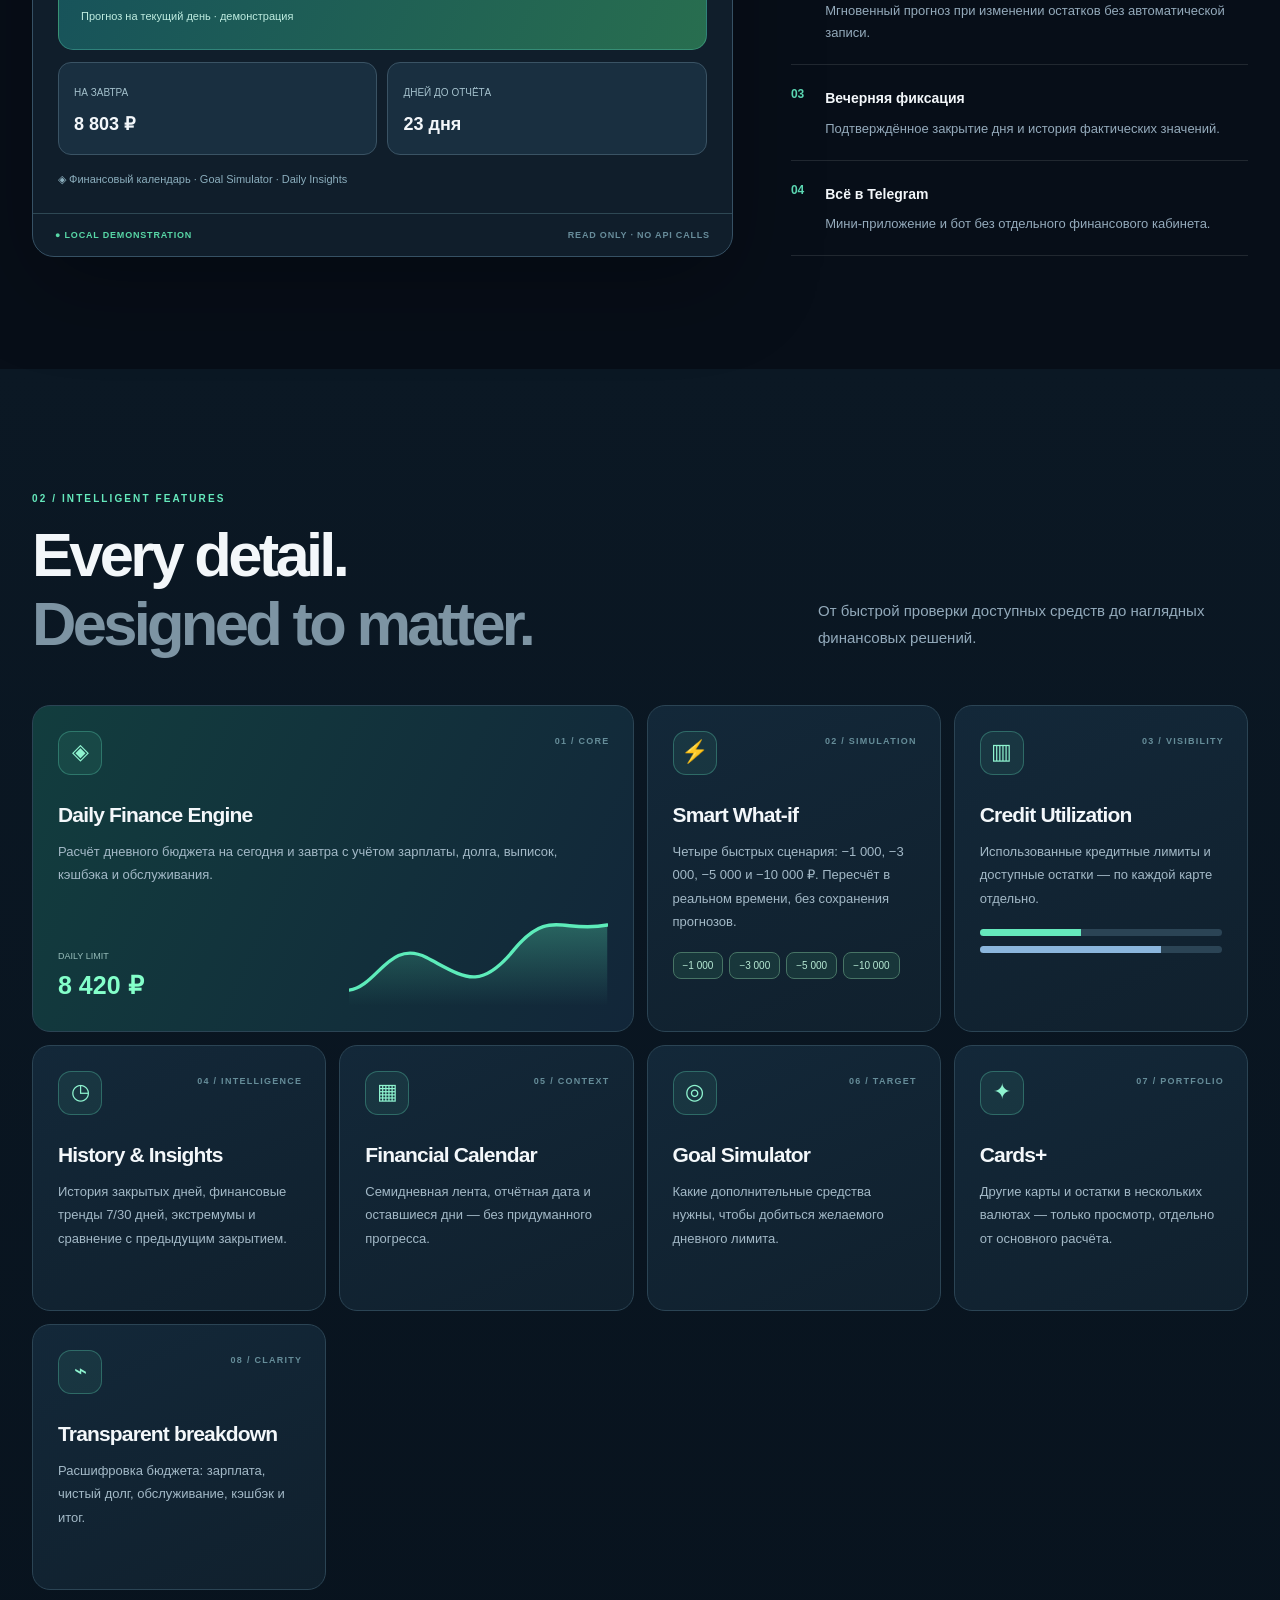
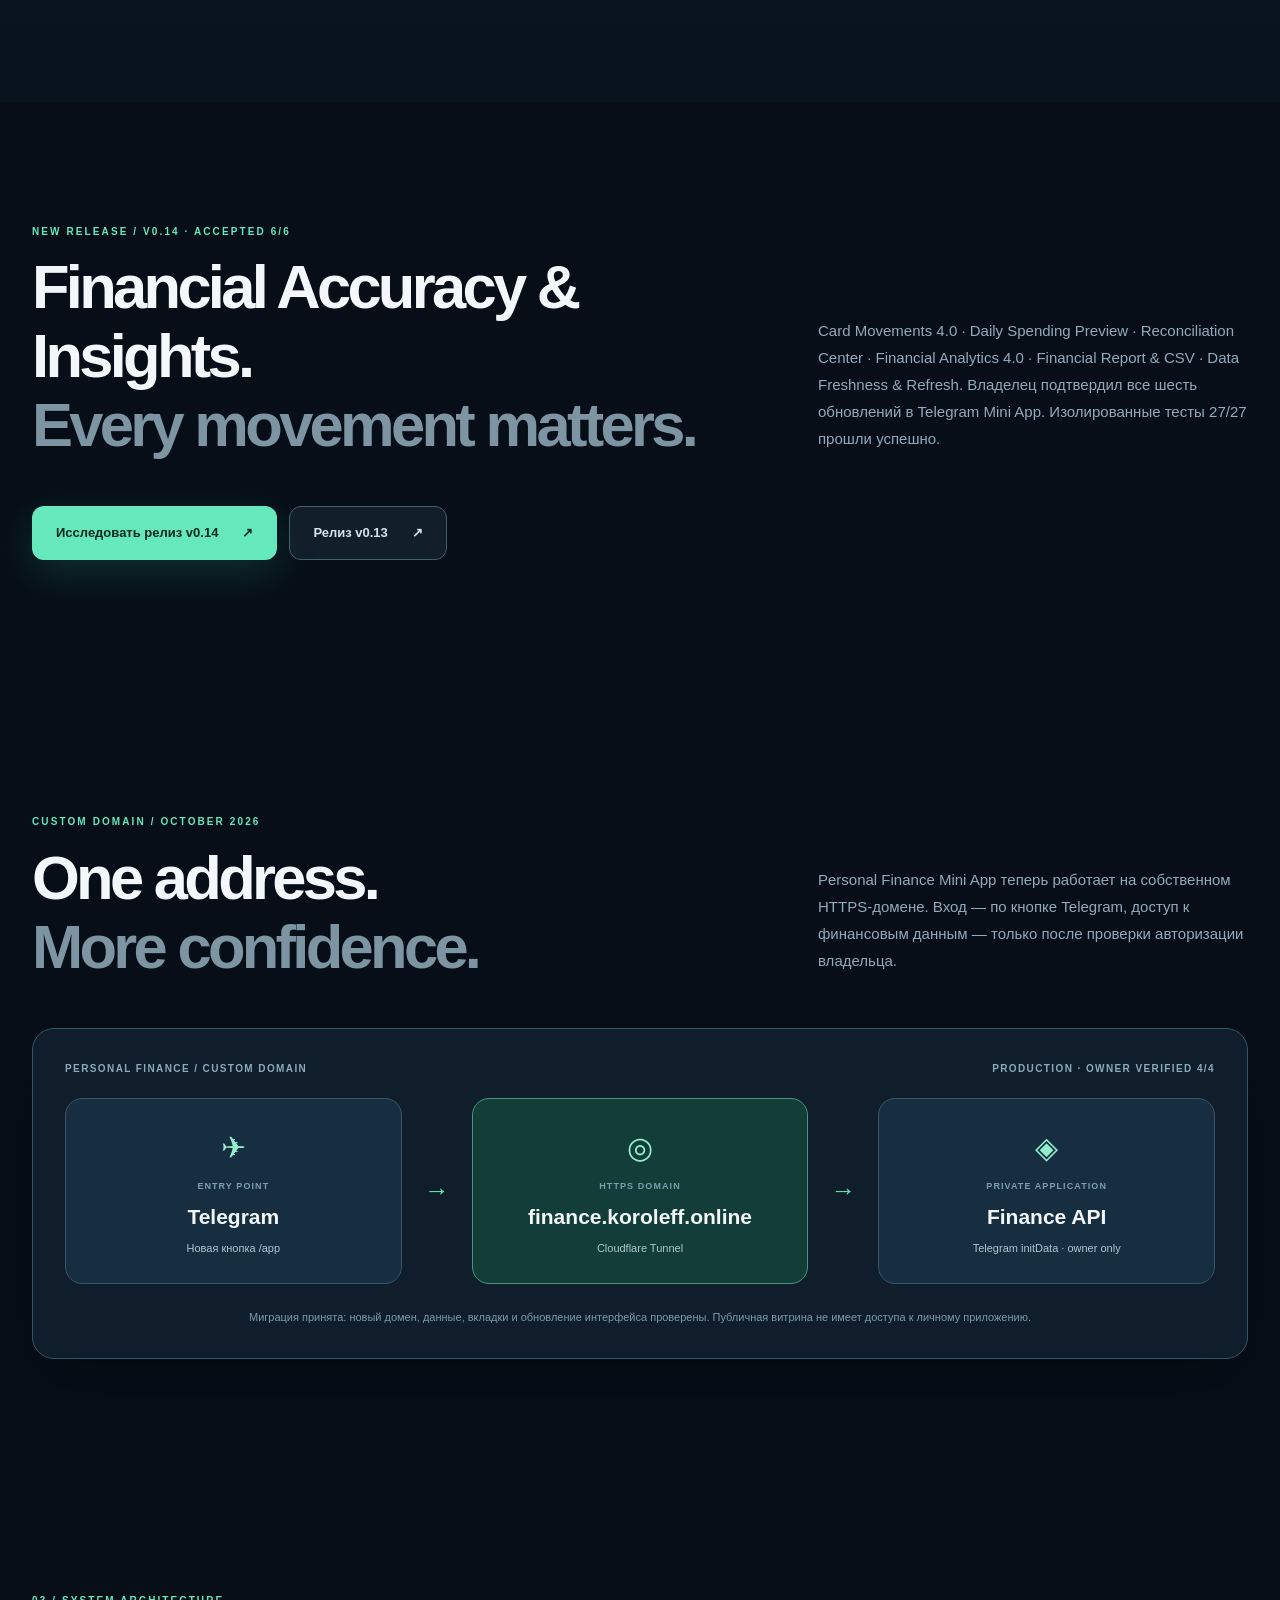
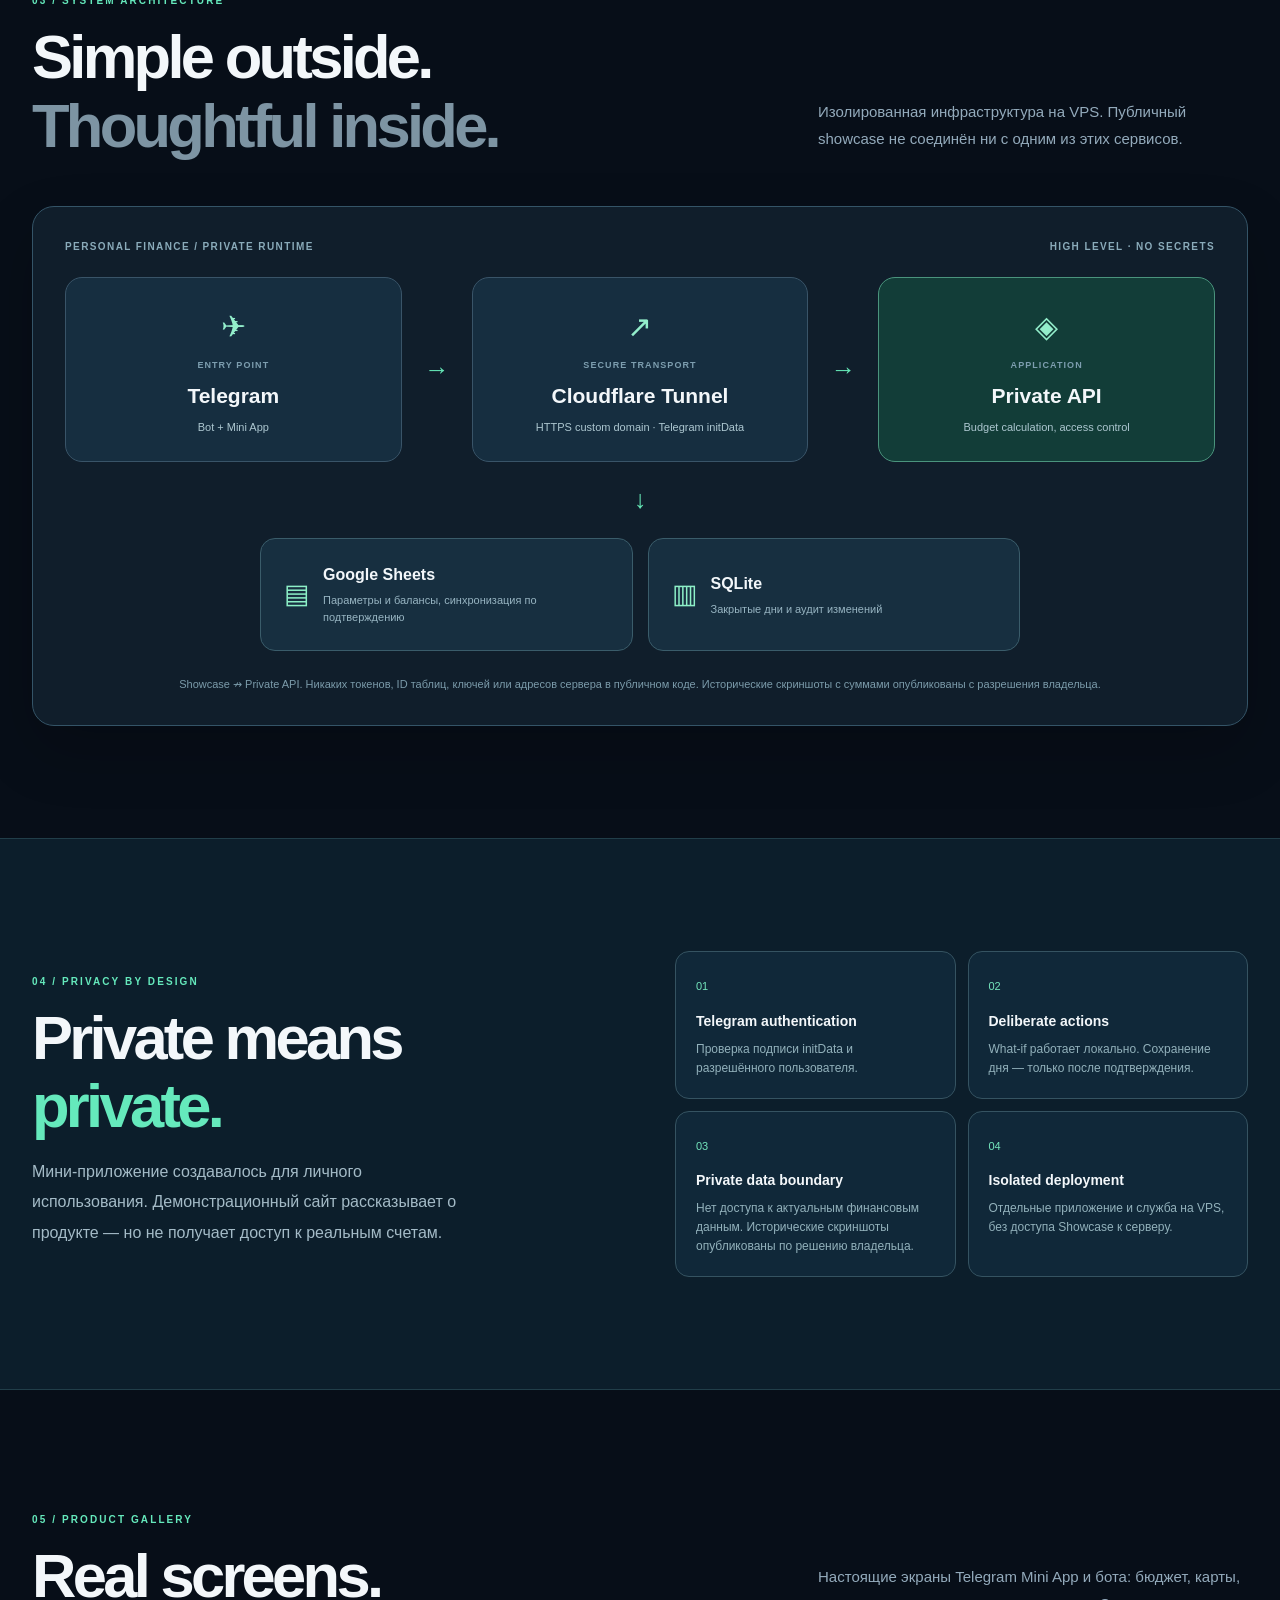
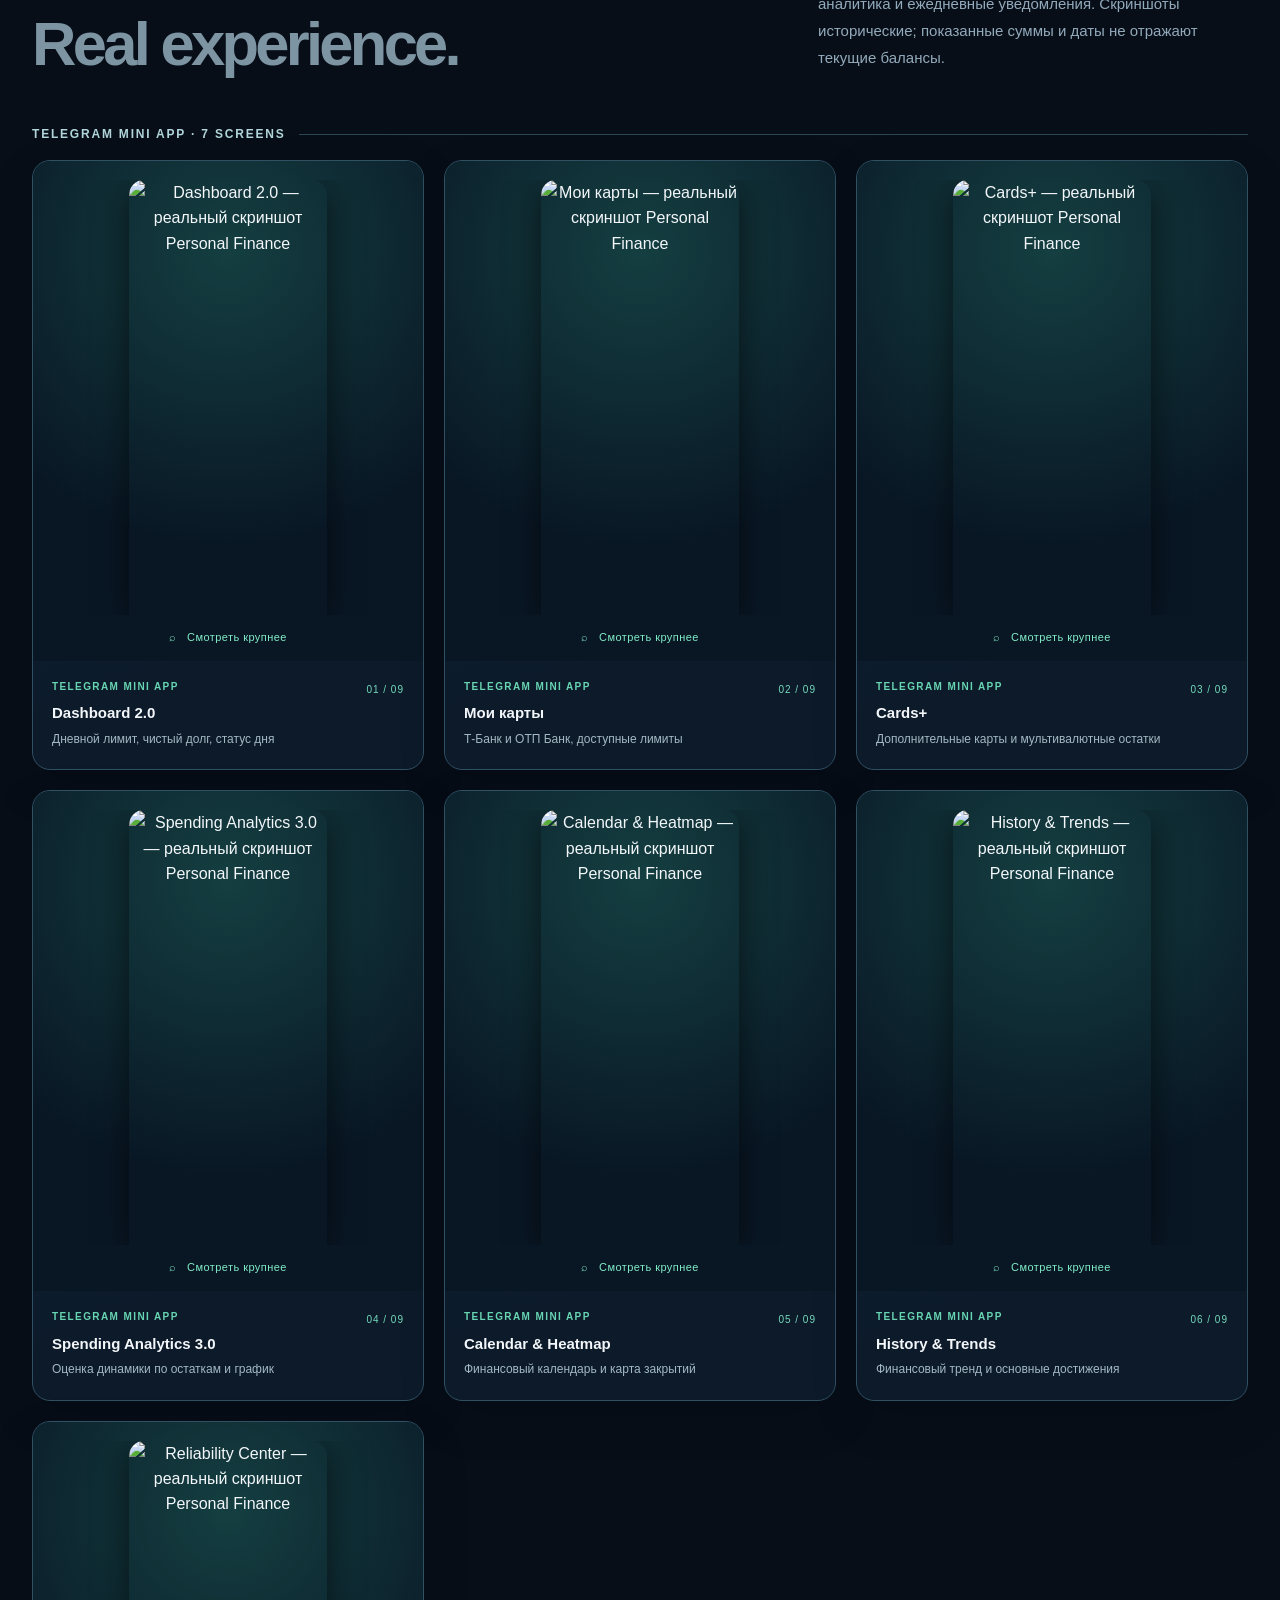
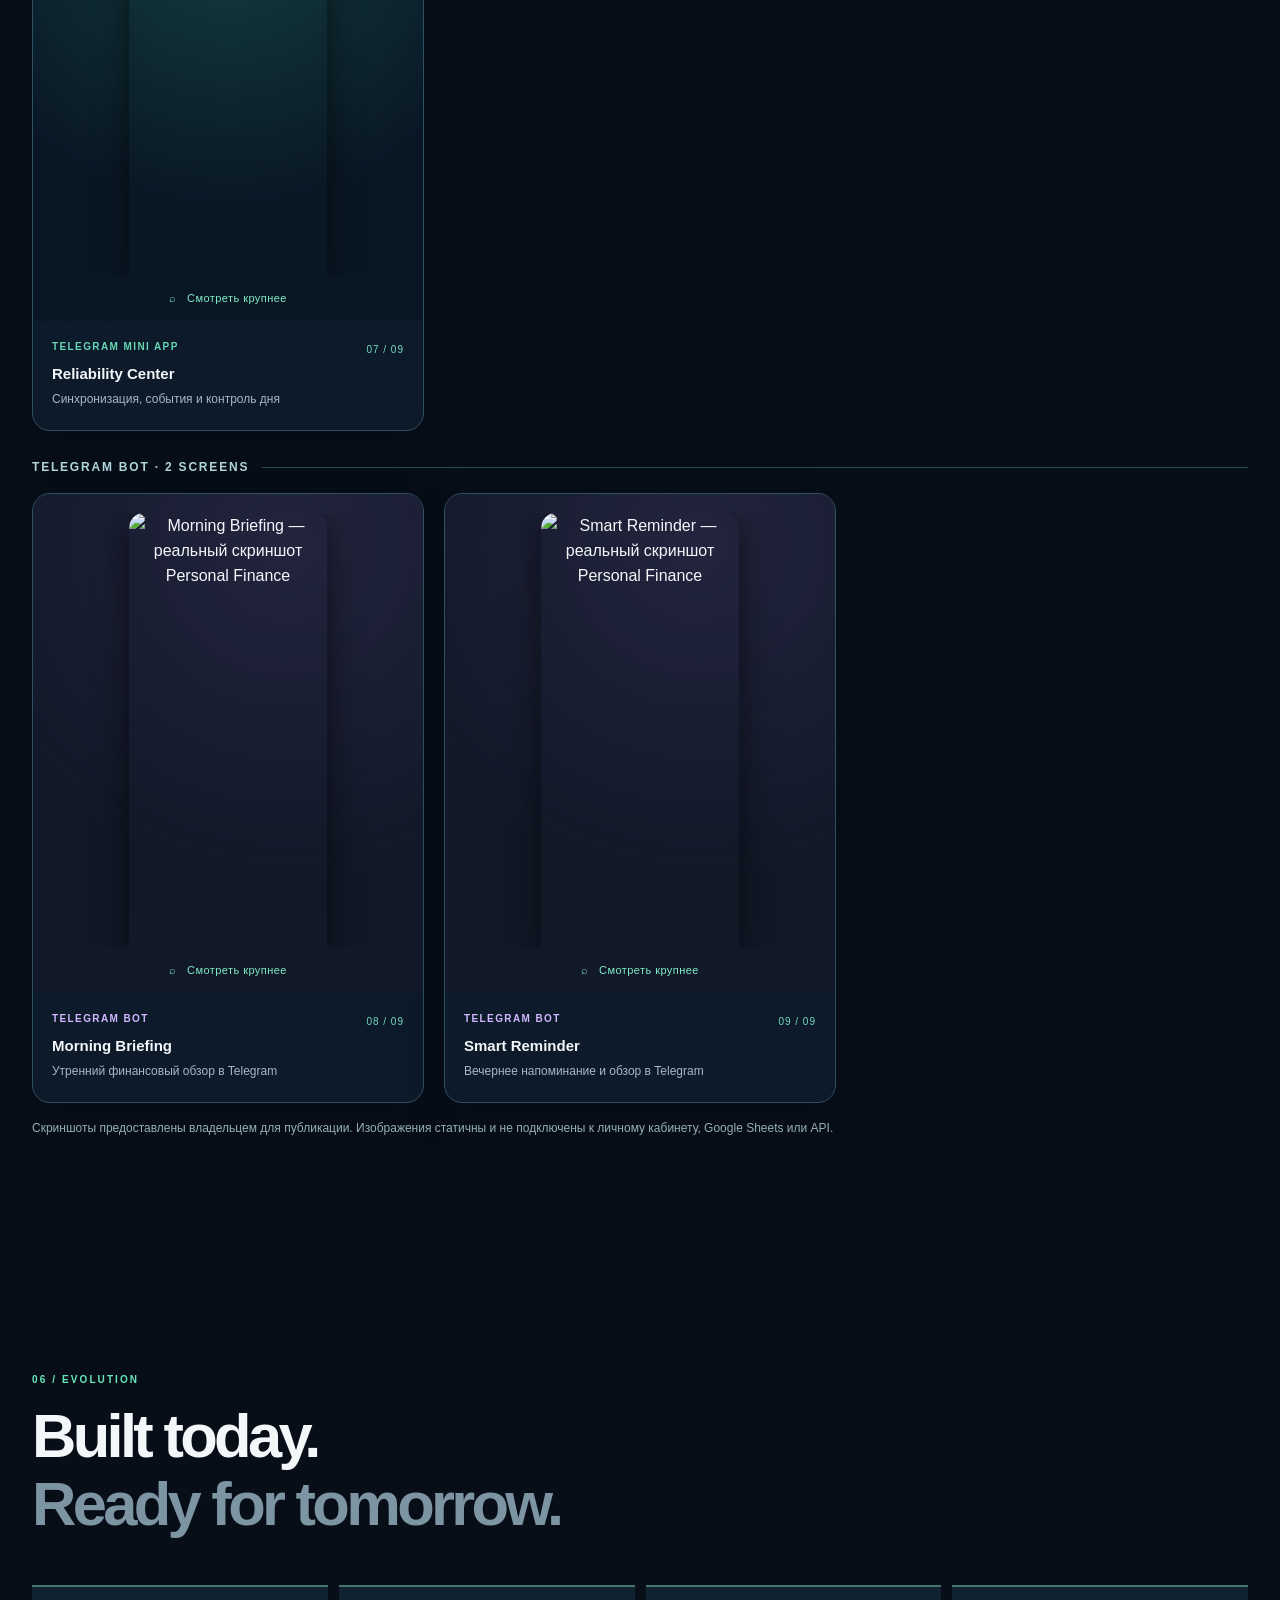
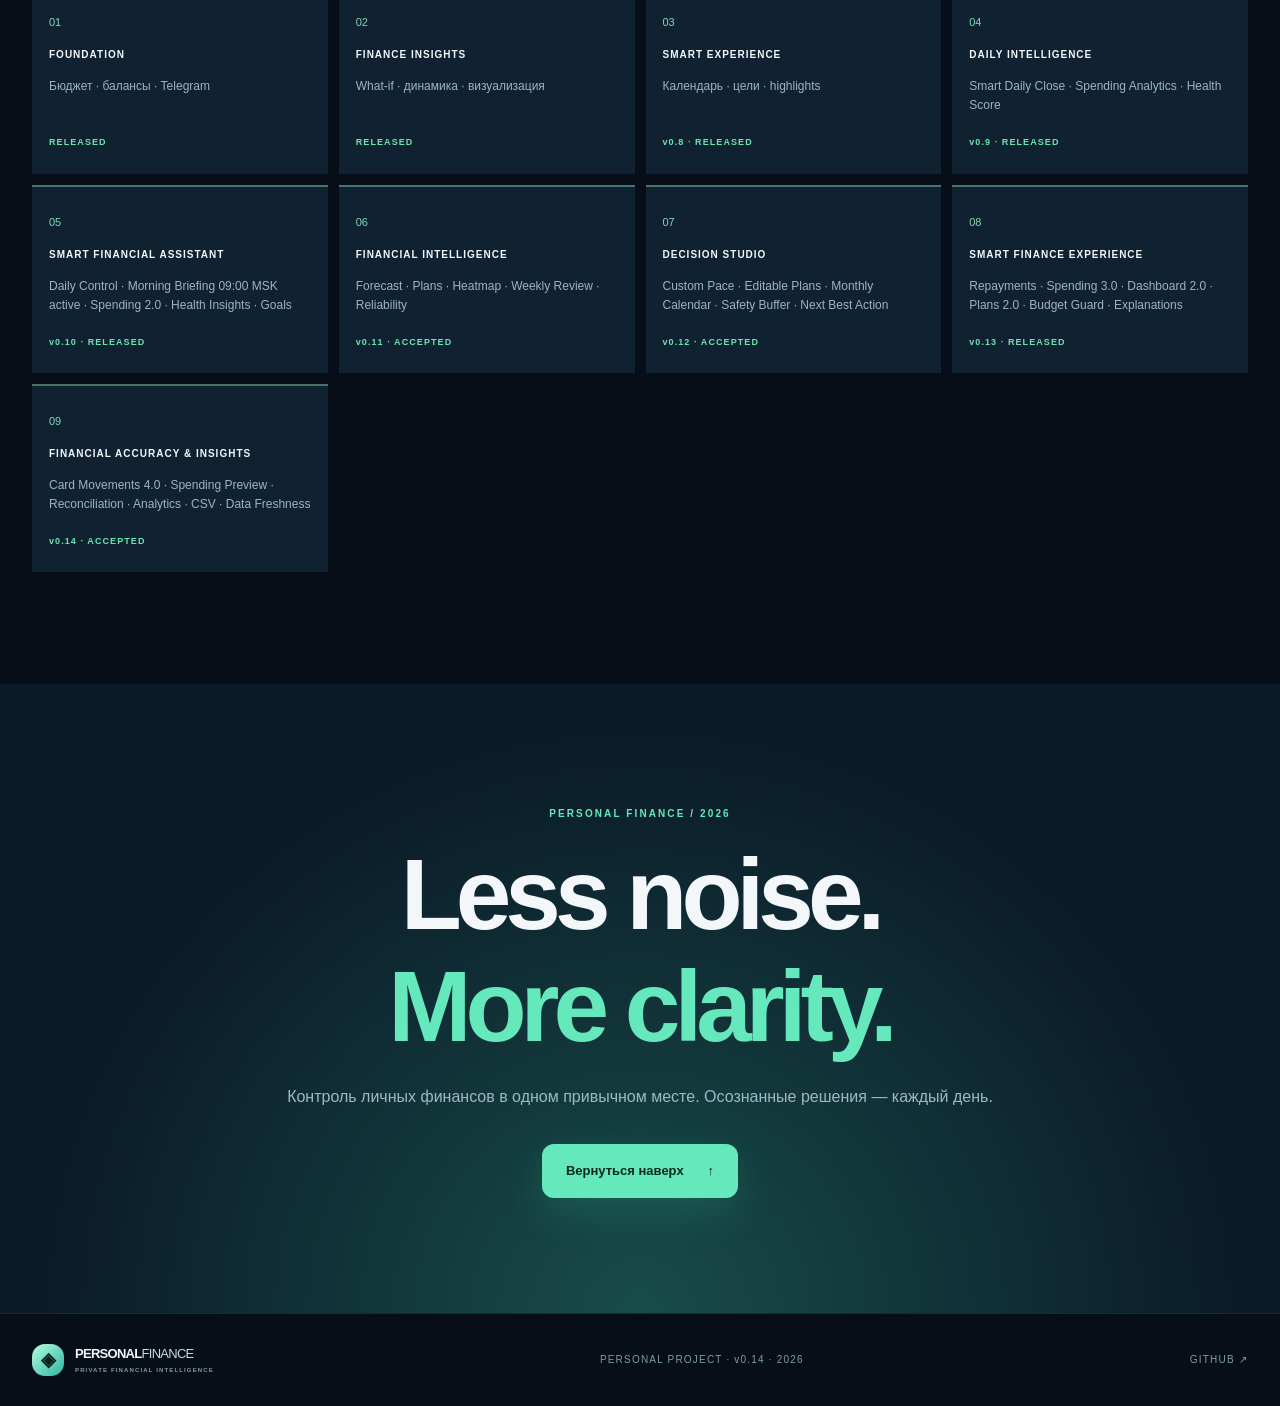
==== commit 5dd6e955: "feat(showcase): replace screenshot placeholders with 9 real Mini App and Telegram screens" ====
--- a/index.html
+++ b/index.html
@@ -1,4 +1,4 @@
-<!doctype html><html lang="ru"><head><meta charset="utf-8"><link rel="canonical" href="https://finlab.koroleff.online/"><meta name="viewport" content="width=device-width,initial-scale=1"><meta name="theme-color" content="#070e18"><meta name="color-scheme" content="dark"><meta name="description" content="Personal Finance Bot — персональный финансовый контроль в Telegram: дневной бюджет, сценарии What-if, аналитика и безопасная интеграция с Google Sheets."><meta property="og:type" content="website"><meta property="og:title" content="Personal Finance — clarity in every number"><meta property="og:description" content="Private finance. Intelligent by design. Telegram Bot & Mini App · v0.14"><meta property="og:image" content="https://finlab.koroleff.online/assets/social-card.svg"><title>Personal Finance — Clarity in every number</title><link rel="icon" type="image/svg+xml" href="assets/favicon.svg"><link rel="stylesheet" href="styles.css"><script src="script.js" defer></script></head><body>
+<!doctype html><html lang="ru"><head><meta charset="utf-8"><link rel="canonical" href="https://finlab.koroleff.online/"><meta name="viewport" content="width=device-width,initial-scale=1"><meta name="theme-color" content="#070e18"><meta name="color-scheme" content="dark"><meta name="description" content="Personal Finance Bot — персональный финансовый контроль в Telegram: дневной бюджет, сценарии What-if, аналитика и безопасная интеграция с Google Sheets."><meta property="og:type" content="website"><meta property="og:title" content="Personal Finance — clarity in every number"><meta property="og:description" content="Private finance. Intelligent by design. Telegram Bot & Mini App · v0.14"><meta property="og:image" content="https://finlab.koroleff.online/assets/social-card.svg"><title>Personal Finance — Clarity in every number</title><link rel="icon" type="image/svg+xml" href="assets/favicon.svg"><link rel="stylesheet" href="styles.css"><link rel="stylesheet" href="gallery-v2.css"><script src="script.js" defer></script><script src="gallery-v2.js" defer></script></head><body>
 <div class="ambient ambient-one" aria-hidden="true"></div><div class="ambient ambient-two" aria-hidden="true"></div>
 <header class="topbar" id="top"><div class="wrap nav"><a class="brand" href="#top"><span class="brandmark">◈</span><span>PERSONAL<span class="brand-thin">FINANCE</span><small>PRIVATE FINANCIAL INTELLIGENCE</small></span></a><nav class="links" id="navigation" aria-label="Основная навигация"><a href="#experience">Продукт</a><a href="#capabilities">Возможности</a><a href="#intelligence">Daily Intelligence</a><a href="v014.html">v0.14 · Новое</a><a href="v013.html">v0.13</a><a href="v012.html">v0.12</a><a href="v011.html">v0.11</a><a href="v010.html">v0.10</a><a href="#architecture">Архитектура</a><a href="#gallery">Интерфейс</a></nav><div class="navright"><span class="release"><span class="online"></span> v0.14 · RELEASED</span><button class="menubtn" id="menuToggle" aria-controls="navigation" aria-expanded="false" aria-label="Открыть меню">☰</button></div></div></header>
 <main>
@@ -9,9 +9,17 @@
 <section class="section features-section" id="capabilities"><div class="wrap"><div class="section-head"><div><p class="eyebrow">02 / INTELLIGENT FEATURES</p><h2>Every detail.<br><span class="dim">Designed to matter.</span></h2></div><p>От быстрой проверки доступных средств до наглядных финансовых решений.</p></div><div class="features"><article class="feature featured"><div class="feature-icon">◈</div><span class="feature-no">01 / CORE</span><h3>Daily Finance Engine</h3><p>Расчёт дневного бюджета на сегодня и завтра с учётом зарплаты, долга, выписок, кэшбэка и обслуживания.</p><div class="feature-visual"><div><small>DAILY LIMIT</small><strong>8 420 ₽</strong></div><svg viewBox="0 0 230 80" aria-hidden="true"><path d="M0 66 C25 63 36 20 69 37 S116 68 147 30 S191 16 230 8" fill="none" stroke="#5decba" stroke-width="3" stroke-linecap="round"/><path d="M0 66 C25 63 36 20 69 37 S116 68 147 30 S191 16 230 8 V80 H0Z" fill="url(#fade)"/><defs><linearGradient id="fade" x1="0" y1="0" x2="0" y2="1"><stop stop-color="#5decba" stop-opacity=".3"/><stop offset="1" stop-color="#5decba" stop-opacity="0"/></linearGradient></defs></svg></div></article><article class="feature"><div class="feature-icon">⚡</div><span class="feature-no">02 / SIMULATION</span><h3>Smart What-if</h3><p>Четыре быстрых сценария: −1 000, −3 000, −5 000 и −10 000 ₽. Пересчёт в реальном времени, без сохранения прогнозов.</p><div class="pillrow"><span>−1 000</span><span>−3 000</span><span>−5 000</span><span>−10 000</span></div></article><article class="feature"><div class="feature-icon">▥</div><span class="feature-no">03 / VISIBILITY</span><h3>Credit Utilization</h3><p>Использованные кредитные лимиты и доступные остатки — по каждой карте отдельно.</p><div class="fakebar"><span></span></div><div class="fakebar line2"><span></span></div></article><article class="feature"><div class="feature-icon">◷</div><span class="feature-no">04 / INTELLIGENCE</span><h3>History & Insights</h3><p>История закрытых дней, финансовые тренды 7/30 дней, экстремумы и сравнение с предыдущим закрытием.</p></article><article class="feature"><div class="feature-icon">▦</div><span class="feature-no">05 / CONTEXT</span><h3>Financial Calendar</h3><p>Семидневная лента, отчётная дата и оставшиеся дни — без придуманного прогресса.</p></article><article class="feature"><div class="feature-icon">◎</div><span class="feature-no">06 / TARGET</span><h3>Goal Simulator</h3><p>Какие дополнительные средства нужны, чтобы добиться желаемого дневного лимита.</p></article><article class="feature"><div class="feature-icon">✦</div><span class="feature-no">07 / PORTFOLIO</span><h3>Cards+</h3><p>Другие карты и остатки в нескольких валютах — только просмотр, отдельно от основного расчёта.</p></article><article class="feature"><div class="feature-icon">⌁</div><span class="feature-no">08 / CLARITY</span><h3>Transparent breakdown</h3><p>Расшифровка бюджета: зарплата, чистый долг, обслуживание, кэшбэк и итог.</p></article></div></div></section>
 <section class="section wrap" id="latest-release"><div class="section-head"><div><p class="eyebrow">NEW RELEASE / v0.14 · ACCEPTED 6/6</p><h2>Financial Accuracy & Insights.<br><span class="dim">Every movement matters.</span></h2></div><p>Card Movements 4.0 · Daily Spending Preview · Reconciliation Center · Financial Analytics 4.0 · Financial Report & CSV · Data Freshness & Refresh. Владелец подтвердил все шесть обновлений в Telegram Mini App. Изолированные тесты 27/27 прошли успешно.</p></div><div class="hero-actions" style="margin:20px 0"><a class="btn btn-main" href="v014.html">Исследовать релиз v0.14 <span>↗</span></a><a class="btn btn-sub" href="v013.html">Релиз v0.13 <span>↗</span></a></div></section>
 <section class="section wrap" id="domain-upgrade"><div class="section-head"><div><p class="eyebrow">CUSTOM DOMAIN / OCTOBER 2026</p><h2>One address.<br><span class="dim">More confidence.</span></h2></div><p>Personal Finance Mini App теперь работает на собственном HTTPS-домене. Вход — по кнопке Telegram, доступ к финансовым данным — только после проверки авторизации владельца.</p></div><div class="arch-shell"><div class="arch-title"><span>PERSONAL FINANCE / CUSTOM DOMAIN</span><span>PRODUCTION · OWNER VERIFIED 4/4</span></div><div class="arch-grid"><div class="arch-node"><div class="arch-symbol">✈</div><span>ENTRY POINT</span><h3>Telegram</h3><p>Новая кнопка /app</p></div><div class="arch-arrow">→</div><div class="arch-node arch-green"><div class="arch-symbol">◎</div><span>HTTPS DOMAIN</span><h3>finance.koroleff.online</h3><p>Cloudflare Tunnel</p></div><div class="arch-arrow">→</div><div class="arch-node"><div class="arch-symbol">◈</div><span>PRIVATE APPLICATION</span><h3>Finance API</h3><p>Telegram initData · owner only</p></div></div><p class="arch-caption">Миграция принята: новый домен, данные, вкладки и обновление интерфейса проверены. Публичная витрина не имеет доступа к личному приложению.</p></div></section>
-<section class="section wrap" id="architecture"><div class="section-head"><div><p class="eyebrow">03 / SYSTEM ARCHITECTURE</p><h2>Simple outside.<br><span class="dim">Thoughtful inside.</span></h2></div><p>Изолированная инфраструктура на VPS. Публичный showcase не соединён ни с одним из этих сервисов.</p></div><div class="arch-shell"><div class="arch-title"><span>PERSONAL FINANCE / PRIVATE RUNTIME</span><span>HIGH LEVEL · NO SECRETS</span></div><div class="arch-grid"><div class="arch-node"><div class="arch-symbol">✈</div><span>ENTRY POINT</span><h3>Telegram</h3><p>Bot + Mini App</p></div><div class="arch-arrow">→</div><div class="arch-node"><div class="arch-symbol">↗</div><span>SECURE TRANSPORT</span><h3>Cloudflare Tunnel</h3><p>HTTPS custom domain · Telegram initData</p></div><div class="arch-arrow">→</div><div class="arch-node arch-green"><div class="arch-symbol">◈</div><span>APPLICATION</span><h3>Private API</h3><p>Budget calculation, access control</p></div></div><div class="arch-down">↓</div><div class="arch-store"><div><span class="database-icon">▤</span><div><b>Google Sheets</b><small>Параметры и балансы, синхронизация по подтверждению</small></div></div><div><span class="database-icon">▥</span><div><b>SQLite</b><small>Закрытые дни и аудит изменений</small></div></div></div><p class="arch-caption">Showcase ↛ Private API. Никаких токенов, ID таблиц, персональных финансовых данных или адресов сервера в публичном коде.</p></div></section>
-<section class="section security"><div class="wrap security-layout"><div><p class="eyebrow">04 / PRIVACY BY DESIGN</p><h2>Private means<br><em>private.</em></h2><p>Мини-приложение создавалось для личного использования. Демонстрационный сайт рассказывает о продукте — но не получает доступ к реальным счетам.</p></div><div class="security-cards"><article><span>01</span><b>Telegram authentication</b><p>Проверка подписи initData и разрешённого пользователя.</p></article><article><span>02</span><b>Deliberate actions</b><p>What-if работает локально. Сохранение дня — только после подтверждения.</p></article><article><span>03</span><b>Private data boundary</b><p>Финансовые данные остаются вне публичного репозитория.</p></article><article><span>04</span><b>Isolated deployment</b><p>Отдельные приложение и служба на VPS, без доступа Showcase к серверу.</p></article></div></div></section>
-<section class="section wrap" id="gallery"><div class="section-head"><div><p class="eyebrow">05 / PRODUCT GALLERY</p><h2>Product in focus.<br><span class="dim">Screenshots soon.</span></h2></div><p>Здесь появятся реальные изображения Telegram Mini App после подготовки безопасных скриншотов. Сейчас — предусмотренные места под них.</p></div><div class="gallery-grid"><div class="gallery-slot"><div class="slot-visual"><span>01</span><div class="slot-outline"><div></div><div></div><div></div></div><i>SCREENSHOT PENDING</i></div><div class="slot-footer"><b>Overview</b><span>Панель бюджета</span></div></div><div class="gallery-slot"><div class="slot-visual"><span>02</span><div class="slot-outline"><div></div><div></div><div></div></div><i>SCREENSHOT PENDING</i></div><div class="slot-footer"><b>Balances</b><span>Прогнозы и What-if</span></div></div><div class="gallery-slot"><div class="slot-visual"><span>03</span><div class="slot-outline"><div></div><div></div><div></div></div><i>SCREENSHOT PENDING</i></div><div class="slot-footer"><b>Insights</b><span>Динамика и история</span></div></div></div></section>
+<section class="section wrap" id="architecture"><div class="section-head"><div><p class="eyebrow">03 / SYSTEM ARCHITECTURE</p><h2>Simple outside.<br><span class="dim">Thoughtful inside.</span></h2></div><p>Изолированная инфраструктура на VPS. Публичный showcase не соединён ни с одним из этих сервисов.</p></div><div class="arch-shell"><div class="arch-title"><span>PERSONAL FINANCE / PRIVATE RUNTIME</span><span>HIGH LEVEL · NO SECRETS</span></div><div class="arch-grid"><div class="arch-node"><div class="arch-symbol">✈</div><span>ENTRY POINT</span><h3>Telegram</h3><p>Bot + Mini App</p></div><div class="arch-arrow">→</div><div class="arch-node"><div class="arch-symbol">↗</div><span>SECURE TRANSPORT</span><h3>Cloudflare Tunnel</h3><p>HTTPS custom domain · Telegram initData</p></div><div class="arch-arrow">→</div><div class="arch-node arch-green"><div class="arch-symbol">◈</div><span>APPLICATION</span><h3>Private API</h3><p>Budget calculation, access control</p></div></div><div class="arch-down">↓</div><div class="arch-store"><div><span class="database-icon">▤</span><div><b>Google Sheets</b><small>Параметры и балансы, синхронизация по подтверждению</small></div></div><div><span class="database-icon">▥</span><div><b>SQLite</b><small>Закрытые дни и аудит изменений</small></div></div></div><p class="arch-caption">Showcase ↛ Private API. Никаких токенов, ID таблиц, ключей или адресов сервера в публичном коде. Исторические скриншоты с суммами опубликованы с разрешения владельца.</p></div></section>
+<section class="section security"><div class="wrap security-layout"><div><p class="eyebrow">04 / PRIVACY BY DESIGN</p><h2>Private means<br><em>private.</em></h2><p>Мини-приложение создавалось для личного использования. Демонстрационный сайт рассказывает о продукте — но не получает доступ к реальным счетам.</p></div><div class="security-cards"><article><span>01</span><b>Telegram authentication</b><p>Проверка подписи initData и разрешённого пользователя.</p></article><article><span>02</span><b>Deliberate actions</b><p>What-if работает локально. Сохранение дня — только после подтверждения.</p></article><article><span>03</span><b>Private data boundary</b><p>Нет доступа к актуальным финансовым данным. Исторические скриншоты опубликованы по решению владельца.</p></article><article><span>04</span><b>Isolated deployment</b><p>Отдельные приложение и служба на VPS, без доступа Showcase к серверу.</p></article></div></div></section>
+<section class="section wrap" id="gallery">
+<div class="section-head"><div><p class="eyebrow">05 / PRODUCT GALLERY</p><h2>Real screens.<br><span class="dim">Real experience.</span></h2></div><p class="gallery-intro">Настоящие экраны Telegram Mini App и бота: бюджет, карты, аналитика и ежедневные уведомления. Скриншоты исторические; показанные суммы и даты не отражают текущие балансы.</p></div>
+<p class="gallery-kicker">Telegram Mini App · 7 screens</p>
+<div class="gallery-grid gallery-real"><article class="gallery-slot"><button class="gallery-open" type="button" data-gallery-src="assets/screenshots/01-dashboard.webp" data-gallery-title="Dashboard 2.0" aria-label="Увеличить скриншот: Dashboard 2.0"><span class="gallery-shot-frame"><img src="assets/screenshots/01-dashboard.webp" alt="Dashboard 2.0 — реальный скриншот Personal Finance" loading="lazy" decoding="async" width="800" height="1758"></span><span class="gallery-zoom" aria-hidden="true">⌕ &nbsp; Смотреть крупнее</span></button><div class="gallery-meta"><div><span class="gallery-label">TELEGRAM MINI APP</span><b>Dashboard 2.0</b><small>Дневной лимит, чистый долг, статус дня</small></div><span class="gallery-count">01 / 09</span></div></article><article class="gallery-slot"><button class="gallery-open" type="button" data-gallery-src="assets/screenshots/02-bank-cards.webp" data-gallery-title="Мои карты" aria-label="Увеличить скриншот: Мои карты"><span class="gallery-shot-frame"><img src="assets/screenshots/02-bank-cards.webp" alt="Мои карты — реальный скриншот Personal Finance" loading="lazy" decoding="async" width="800" height="1758"></span><span class="gallery-zoom" aria-hidden="true">⌕ &nbsp; Смотреть крупнее</span></button><div class="gallery-meta"><div><span class="gallery-label">TELEGRAM MINI APP</span><b>Мои карты</b><small>Т-Банк и ОТП Банк, доступные лимиты</small></div><span class="gallery-count">02 / 09</span></div></article><article class="gallery-slot"><button class="gallery-open" type="button" data-gallery-src="assets/screenshots/03-cards-plus.webp" data-gallery-title="Cards+" aria-label="Увеличить скриншот: Cards+"><span class="gallery-shot-frame"><img src="assets/screenshots/03-cards-plus.webp" alt="Cards+ — реальный скриншот Personal Finance" loading="lazy" decoding="async" width="800" height="1758"></span><span class="gallery-zoom" aria-hidden="true">⌕ &nbsp; Смотреть крупнее</span></button><div class="gallery-meta"><div><span class="gallery-label">TELEGRAM MINI APP</span><b>Cards+</b><small>Дополнительные карты и мультивалютные остатки</small></div><span class="gallery-count">03 / 09</span></div></article><article class="gallery-slot"><button class="gallery-open" type="button" data-gallery-src="assets/screenshots/04-spending-analytics.webp" data-gallery-title="Spending Analytics 3.0" aria-label="Увеличить скриншот: Spending Analytics 3.0"><span class="gallery-shot-frame"><img src="assets/screenshots/04-spending-analytics.webp" alt="Spending Analytics 3.0 — реальный скриншот Personal Finance" loading="lazy" decoding="async" width="800" height="1758"></span><span class="gallery-zoom" aria-hidden="true">⌕ &nbsp; Смотреть крупнее</span></button><div class="gallery-meta"><div><span class="gallery-label">TELEGRAM MINI APP</span><b>Spending Analytics 3.0</b><small>Оценка динамики по остаткам и график</small></div><span class="gallery-count">04 / 09</span></div></article><article class="gallery-slot"><button class="gallery-open" type="button" data-gallery-src="assets/screenshots/05-calendar-heatmap.webp" data-gallery-title="Calendar &amp; Heatmap" aria-label="Увеличить скриншот: Calendar &amp; Heatmap"><span class="gallery-shot-frame"><img src="assets/screenshots/05-calendar-heatmap.webp" alt="Calendar &amp; Heatmap — реальный скриншот Personal Finance" loading="lazy" decoding="async" width="800" height="1758"></span><span class="gallery-zoom" aria-hidden="true">⌕ &nbsp; Смотреть крупнее</span></button><div class="gallery-meta"><div><span class="gallery-label">TELEGRAM MINI APP</span><b>Calendar &amp; Heatmap</b><small>Финансовый календарь и карта закрытий</small></div><span class="gallery-count">05 / 09</span></div></article><article class="gallery-slot"><button class="gallery-open" type="button" data-gallery-src="assets/screenshots/06-history-trend.webp" data-gallery-title="History &amp; Trends" aria-label="Увеличить скриншот: History &amp; Trends"><span class="gallery-shot-frame"><img src="assets/screenshots/06-history-trend.webp" alt="History &amp; Trends — реальный скриншот Personal Finance" loading="lazy" decoding="async" width="800" height="1758"></span><span class="gallery-zoom" aria-hidden="true">⌕ &nbsp; Смотреть крупнее</span></button><div class="gallery-meta"><div><span class="gallery-label">TELEGRAM MINI APP</span><b>History &amp; Trends</b><small>Финансовый тренд и основные достижения</small></div><span class="gallery-count">06 / 09</span></div></article><article class="gallery-slot"><button class="gallery-open" type="button" data-gallery-src="assets/screenshots/07-reliability-control.webp" data-gallery-title="Reliability Center" aria-label="Увеличить скриншот: Reliability Center"><span class="gallery-shot-frame"><img src="assets/screenshots/07-reliability-control.webp" alt="Reliability Center — реальный скриншот Personal Finance" loading="lazy" decoding="async" width="800" height="1758"></span><span class="gallery-zoom" aria-hidden="true">⌕ &nbsp; Смотреть крупнее</span></button><div class="gallery-meta"><div><span class="gallery-label">TELEGRAM MINI APP</span><b>Reliability Center</b><small>Синхронизация, события и контроль дня</small></div><span class="gallery-count">07 / 09</span></div></article></div>
+<p class="gallery-kicker">Telegram Bot · 2 screens</p>
+<div class="gallery-grid gallery-real"><article class="gallery-slot telegram"><button class="gallery-open" type="button" data-gallery-src="assets/screenshots/08-telegram-morning.webp" data-gallery-title="Morning Briefing" aria-label="Увеличить скриншот: Morning Briefing"><span class="gallery-shot-frame"><img src="assets/screenshots/08-telegram-morning.webp" alt="Morning Briefing — реальный скриншот Personal Finance" loading="lazy" decoding="async" width="800" height="1758"></span><span class="gallery-zoom" aria-hidden="true">⌕ &nbsp; Смотреть крупнее</span></button><div class="gallery-meta"><div><span class="gallery-label">TELEGRAM BOT</span><b>Morning Briefing</b><small>Утренний финансовый обзор в Telegram</small></div><span class="gallery-count">08 / 09</span></div></article><article class="gallery-slot telegram"><button class="gallery-open" type="button" data-gallery-src="assets/screenshots/09-telegram-reminder.webp" data-gallery-title="Smart Reminder" aria-label="Увеличить скриншот: Smart Reminder"><span class="gallery-shot-frame"><img src="assets/screenshots/09-telegram-reminder.webp" alt="Smart Reminder — реальный скриншот Personal Finance" loading="lazy" decoding="async" width="800" height="1758"></span><span class="gallery-zoom" aria-hidden="true">⌕ &nbsp; Смотреть крупнее</span></button><div class="gallery-meta"><div><span class="gallery-label">TELEGRAM BOT</span><b>Smart Reminder</b><small>Вечернее напоминание и обзор в Telegram</small></div><span class="gallery-count">09 / 09</span></div></article></div>
+<p class="gallery-privacy-note">Скриншоты предоставлены владельцем для публикации. Изображения статичны и не подключены к личному кабинету, Google Sheets или API.</p>
+<dialog class="gallery-lightbox" id="galleryLightbox" aria-label="Галерея скриншотов"><div class="gallery-lightbox-head"><div><h3 id="galleryLightboxTitle">Personal Finance</h3><small>Исторический скриншот интерфейса</small></div><button class="gallery-lightbox-close" type="button" data-gallery-close aria-label="Закрыть изображение">×</button></div><div class="gallery-lightbox-frame"><img id="galleryLightboxImage" alt="Скриншот"></div><div class="gallery-lightbox-controls"><button type="button" data-gallery-prev>← Назад</button><span id="galleryLightboxCount" aria-live="polite">1 / 9</span><button type="button" data-gallery-next>Вперёд →</button></div></dialog>
+</section>
 <section class="section wrap roadmap"><div class="section-head"><div><p class="eyebrow">06 / EVOLUTION</p><h2>Built today.<br><span class="dim">Ready for tomorrow.</span></h2></div></div><div class="roadmap-strip"><div class="roadmap-item done"><span>01</span><b>FOUNDATION</b><p>Бюджет · балансы · Telegram</p><small>RELEASED</small></div><div class="roadmap-item done"><span>02</span><b>FINANCE INSIGHTS</b><p>What-if · динамика · визуализация</p><small>RELEASED</small></div><div class="roadmap-item done"><span>03</span><b>SMART EXPERIENCE</b><p>Календарь · цели · highlights</p><small>v0.8 · RELEASED</small></div><div class="roadmap-item done"><span>04</span><b>DAILY INTELLIGENCE</b><p>Smart Daily Close · Spending Analytics · Health Score</p><small>v0.9 · RELEASED</small></div><div class="roadmap-item done"><span>05</span><b>SMART FINANCIAL ASSISTANT</b><p>Daily Control · Morning Briefing 09:00 MSK active · Spending 2.0 · Health Insights · Goals</p><small>v0.10 · RELEASED</small></div><div class="roadmap-item done"><span>06</span><b>FINANCIAL INTELLIGENCE</b><p>Forecast · Plans · Heatmap · Weekly Review · Reliability</p><small>v0.11 · ACCEPTED</small></div><div class="roadmap-item done"><span>07</span><b>DECISION STUDIO</b><p>Custom Pace · Editable Plans · Monthly Calendar · Safety Buffer · Next Best Action</p><small>v0.12 · ACCEPTED</small></div><div class="roadmap-item done"><span>08</span><b>SMART FINANCE EXPERIENCE</b><p>Repayments · Spending 3.0 · Dashboard 2.0 · Plans 2.0 · Budget Guard · Explanations</p><small>v0.13 · RELEASED</small></div><div class="roadmap-item done"><span>09</span><b>FINANCIAL ACCURACY & INSIGHTS</b><p>Card Movements 4.0 · Spending Preview · Reconciliation · Analytics · CSV · Data Freshness</p><small>v0.14 · ACCEPTED</small></div></div></section>
 <section class="endcap"><div class="wrap endcap-content"><span class="eyebrow">PERSONAL FINANCE / 2026</span><h2>Less noise.<br><em>More clarity.</em></h2><p>Контроль личных финансов в одном привычном месте. Осознанные решения — каждый день.</p><a class="btn btn-main" href="#top">Вернуться наверх <span>↑</span></a></div></section>
 </main><footer class="site-footer"><div class="wrap foot"><a class="brand" href="#top"><span class="brandmark">◈</span><span>PERSONAL<span class="brand-thin">FINANCE</span><small>PRIVATE FINANCIAL INTELLIGENCE</small></span></a><span>PERSONAL PROJECT · v0.14 · 2026</span><a href="https://github.com/sergekoroleff/personal_finance_bot_showcase" target="_blank" rel="noopener noreferrer">GITHUB ↗</a></div></footer>
--- a/gallery-v2.css
+++ b/gallery-v2.css
@@ -0,0 +1,36 @@
+/* Real product screenshots gallery · 08 Nov 2026. No live financial API calls. */
+.gallery-intro{max-width:600px}
+.gallery-privacy-note{font-size:12px;color:#97afb9;margin:16px 0 0}
+.gallery-kicker{display:flex;align-items:center;gap:13px;margin:27px 0 16px;color:#b1d5da;font-size:12px;letter-spacing:.15em;text-transform:uppercase;font-weight:750}
+.gallery-kicker:after{content:"";height:1px;background:#284655;flex:1}
+.gallery-grid.gallery-real{display:grid;grid-template-columns:repeat(3,minmax(0,1fr));gap:20px;align-items:stretch}
+.gallery-real .gallery-slot{background:linear-gradient(160deg,#122b3b,#0c1a2a 75%);border:1px solid #305063;box-shadow:0 18px 48px #0002;transition:transform .24s ease,border-color .24s ease}
+.gallery-real .gallery-slot:hover{transform:translateY(-5px);border-color:#65e9bc77}
+.gallery-real .gallery-open{appearance:none;-webkit-appearance:none;display:block;width:100%;border:0;background:radial-gradient(circle at 50% 18%,#2b8e7955,transparent 65%),#091725;cursor:zoom-in;padding:19px 18px 0;position:relative;color:inherit;text-align:center}
+.gallery-real .gallery-open:focus-visible{outline:3px solid var(--mint);outline-offset:-5px}
+.gallery-real .gallery-shot-frame{height:clamp(310px,34vw,470px);width:100%;display:flex;align-items:flex-start;justify-content:center;overflow:hidden}
+.gallery-real .gallery-shot-frame img{display:block;width:auto;max-width:100%;height:100%;max-height:100%;object-fit:contain;object-position:center top;border-radius:15px 15px 0 0;box-shadow:0 9px 35px #0009}
+.gallery-real .gallery-zoom{display:flex;justify-content:center;align-items:center;gap:8px;padding:14px 0;color:#80edc7;font-size:11px;letter-spacing:.04em}
+.gallery-real .gallery-meta{padding:18px 19px 21px;display:flex;align-items:flex-start;justify-content:space-between;gap:14px}
+.gallery-real .gallery-meta b{display:block;font-size:15px;line-height:1.35}
+.gallery-real .gallery-meta small{display:block;font-size:12px;color:#a3b9c3;line-height:1.55;margin-top:6px}
+.gallery-real .gallery-count{font-size:10px;letter-spacing:.1em;color:#74dabc;white-space:nowrap;padding-top:3px}
+.gallery-real .gallery-label{color:#68d5b2;font-size:10px;font-weight:750;letter-spacing:.14em;margin-bottom:9px;display:block}
+.gallery-real .gallery-slot.telegram .gallery-open{background:radial-gradient(circle at 65% 10%,#4a3e7150,transparent 65%),#111827}
+.gallery-real .gallery-slot.telegram .gallery-label{color:#d1b8ff}
+.gallery-lightbox{border:1px solid #355c68;border-radius:20px;background:#0c1927;color:#f0f7fa;padding:18px;max-width:min(720px,96vw);max-height:96dvh;width:max-content;min-width:min(390px,96vw);box-shadow:0 30px 90px #000c}
+.gallery-lightbox::backdrop{background:#020712e8;backdrop-filter:blur(10px)}
+.gallery-lightbox-head{display:flex;gap:20px;align-items:center;justify-content:space-between;margin-bottom:10px}
+.gallery-lightbox-head h3{font-size:16px;margin:0;font-weight:700;line-height:1.25}
+.gallery-lightbox-head small{font-size:11px;color:#9bb6c4;display:block;margin-top:4px}
+.gallery-lightbox-close{border:1px solid #426575;border-radius:50%;background:#142e3a;color:#fff;width:38px;height:38px;cursor:pointer;flex:none;font-size:20px}
+.gallery-lightbox-frame{min-height:120px;display:flex;justify-content:center;align-items:center;overflow:auto}
+.gallery-lightbox-frame img{display:block;height:auto;max-height:76dvh;max-width:100%;width:auto;object-fit:contain;border-radius:9px}
+.gallery-lightbox-controls{display:flex;justify-content:space-between;align-items:center;gap:12px;padding-top:12px}
+.gallery-lightbox-controls button{cursor:pointer;color:#ccfff0;border:1px solid #375761;background:#143041;border-radius:10px;padding:10px 14px;font:inherit;font-size:12px}
+.gallery-lightbox-controls button:focus-visible,.gallery-lightbox-close:focus-visible{outline:3px solid var(--mint)}
+.gallery-lightbox-controls span{font-size:12px;color:#9bb2c0}
+img.bankmark.omark{display:block;object-fit:contain;background:#b5ff00;color:transparent}
+@media(max-width:900px){.gallery-grid.gallery-real{grid-template-columns:repeat(2,minmax(0,1fr))}.gallery-real .gallery-shot-frame{height:420px}}
+@media(max-width:600px){.gallery-grid.gallery-real{grid-template-columns:1fr;gap:19px}.gallery-real .gallery-shot-frame{height:460px}.gallery-real .gallery-open{padding:14px 12px 0}.gallery-lightbox{padding:12px;max-width:98vw;min-width:0}.gallery-lightbox-frame img{max-height:75dvh}.gallery-lightbox-head h3{font-size:14px}.gallery-intro{font-size:14px}}
+@media(prefers-reduced-motion:reduce){.gallery-real .gallery-slot{transition:none}.gallery-real .gallery-slot:hover{transform:none}}
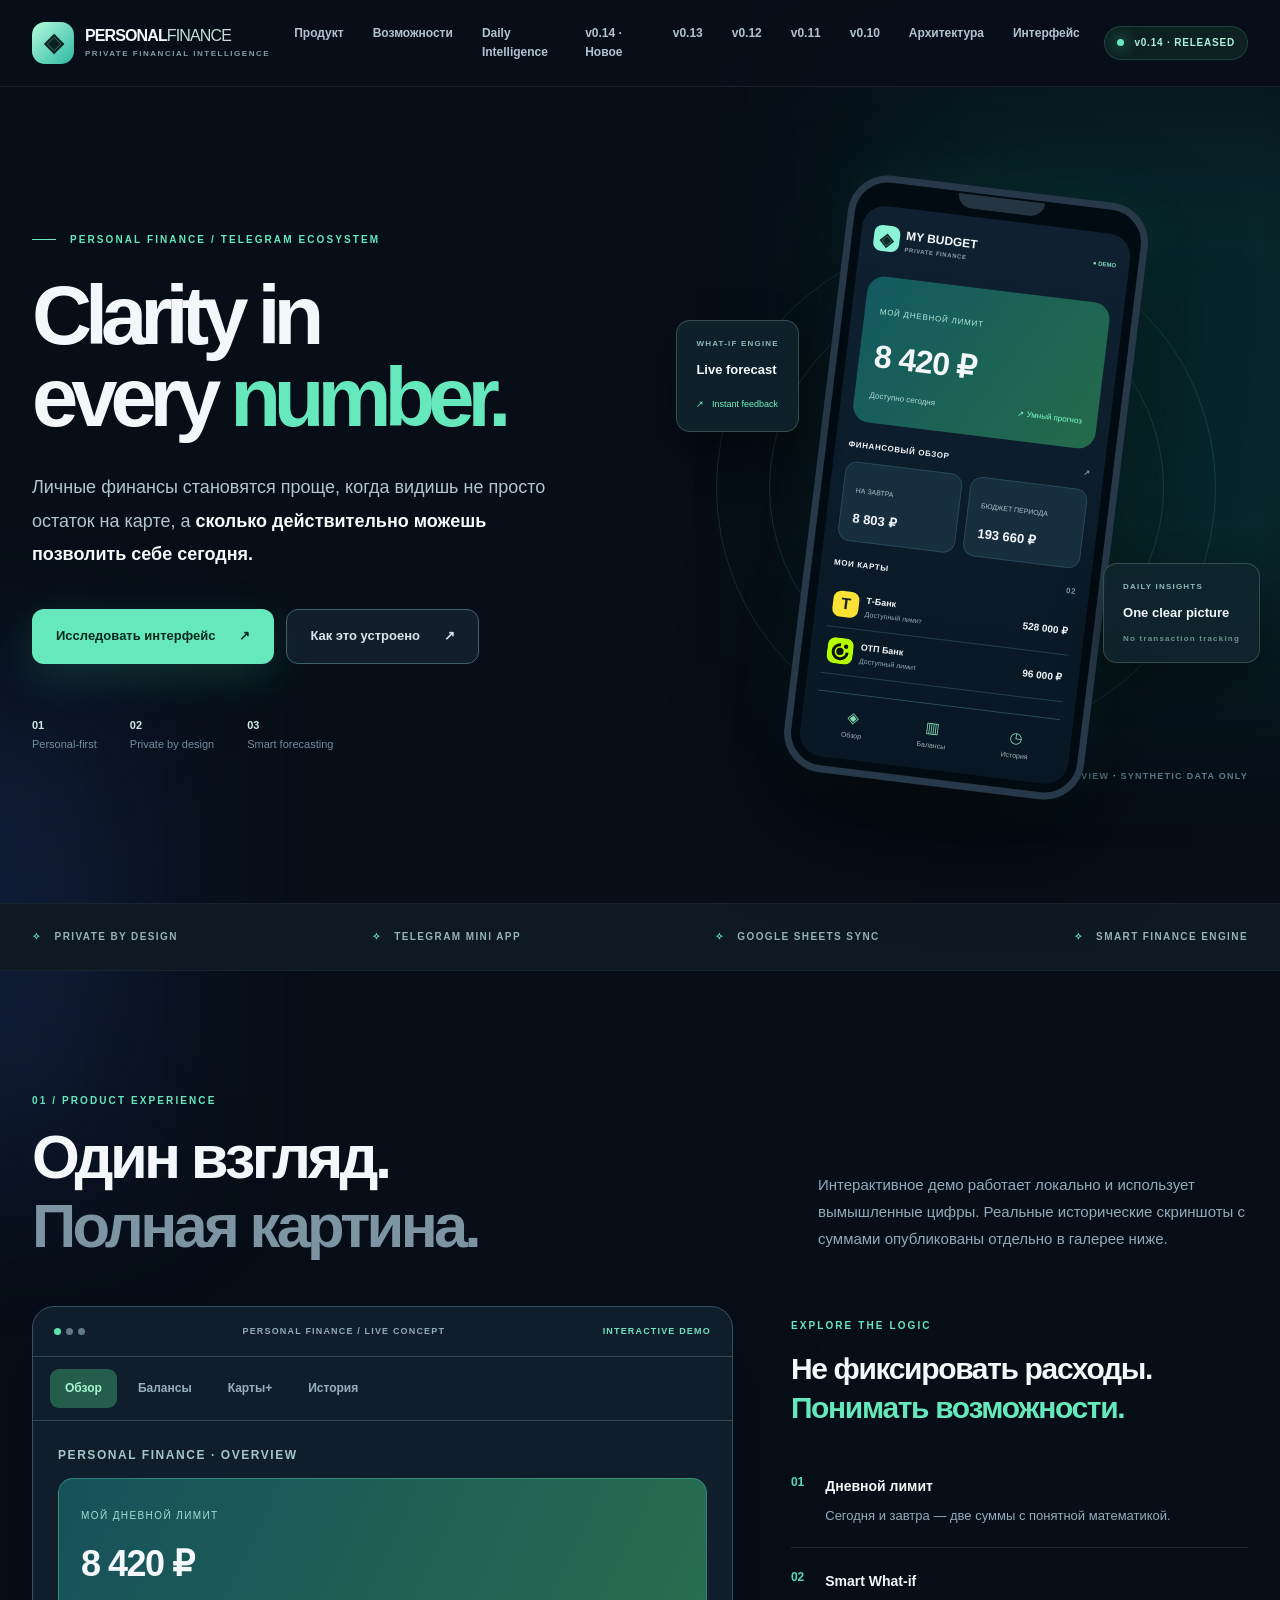
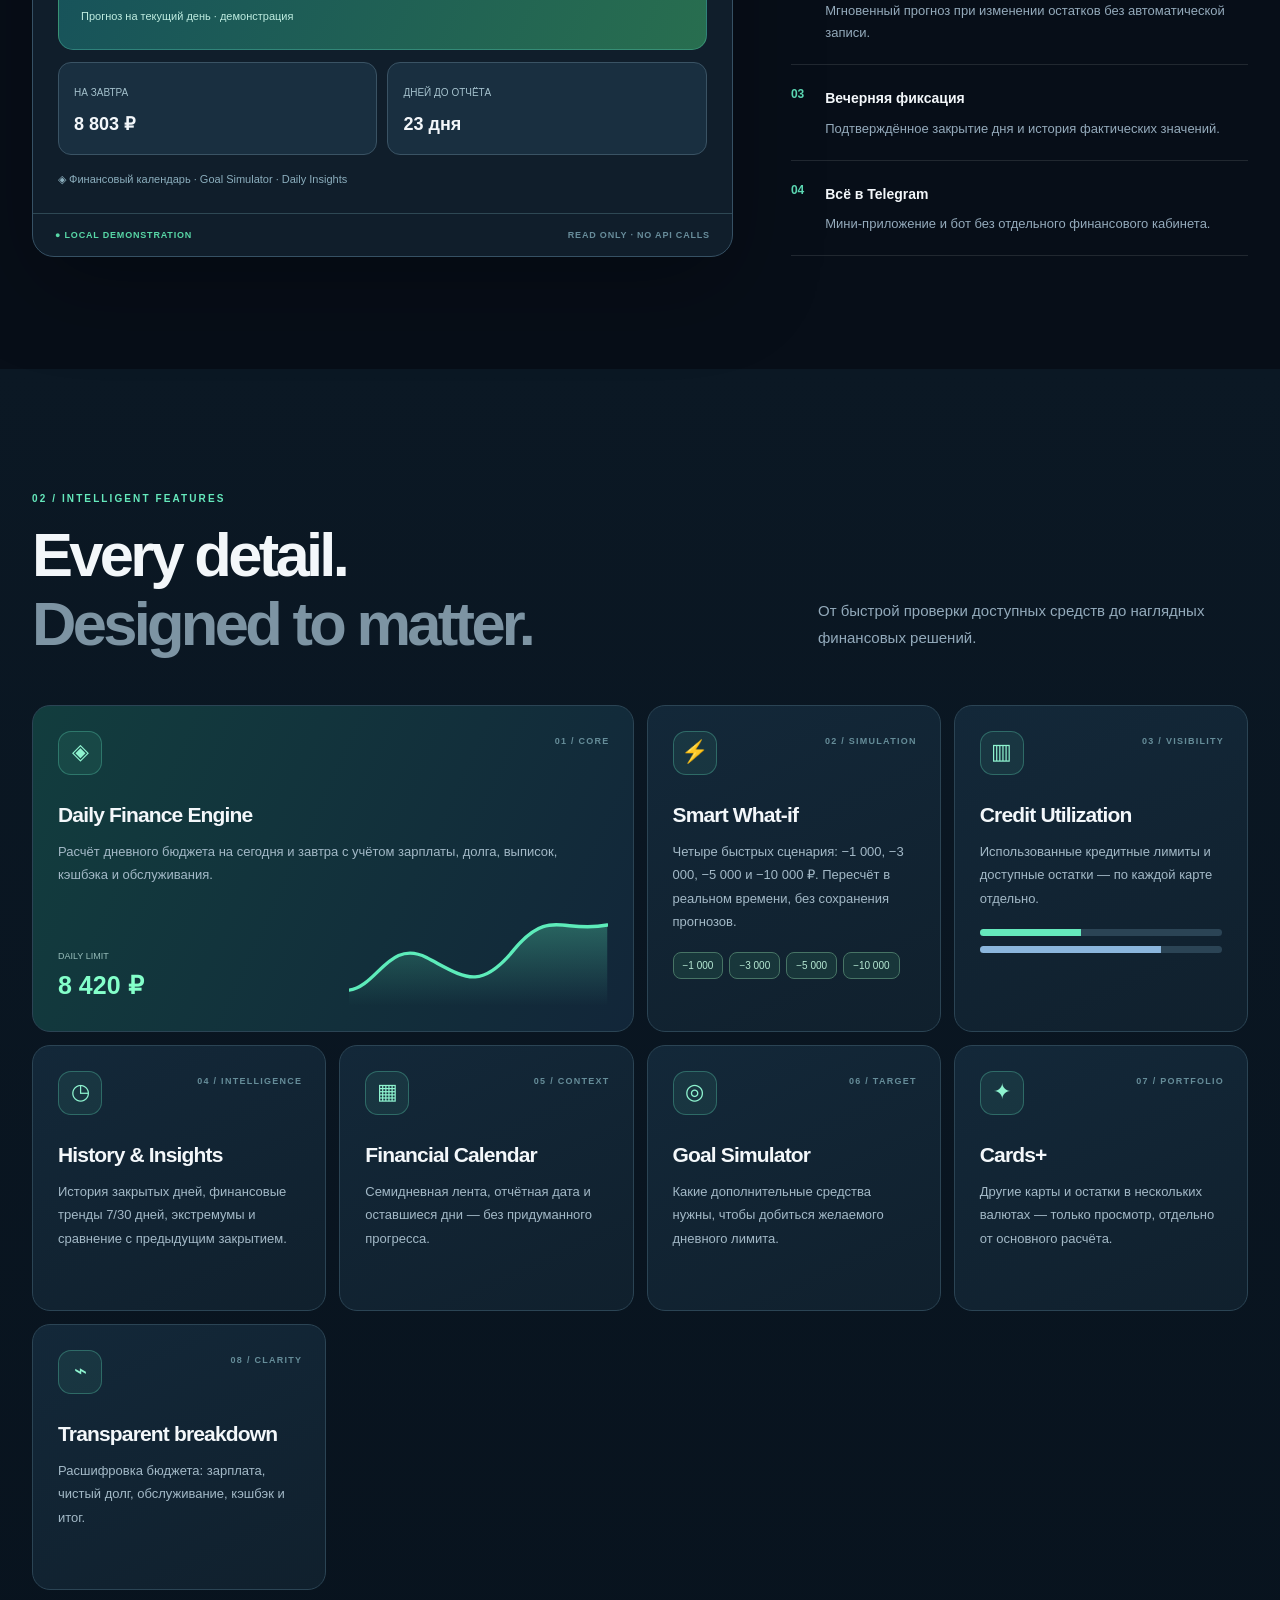
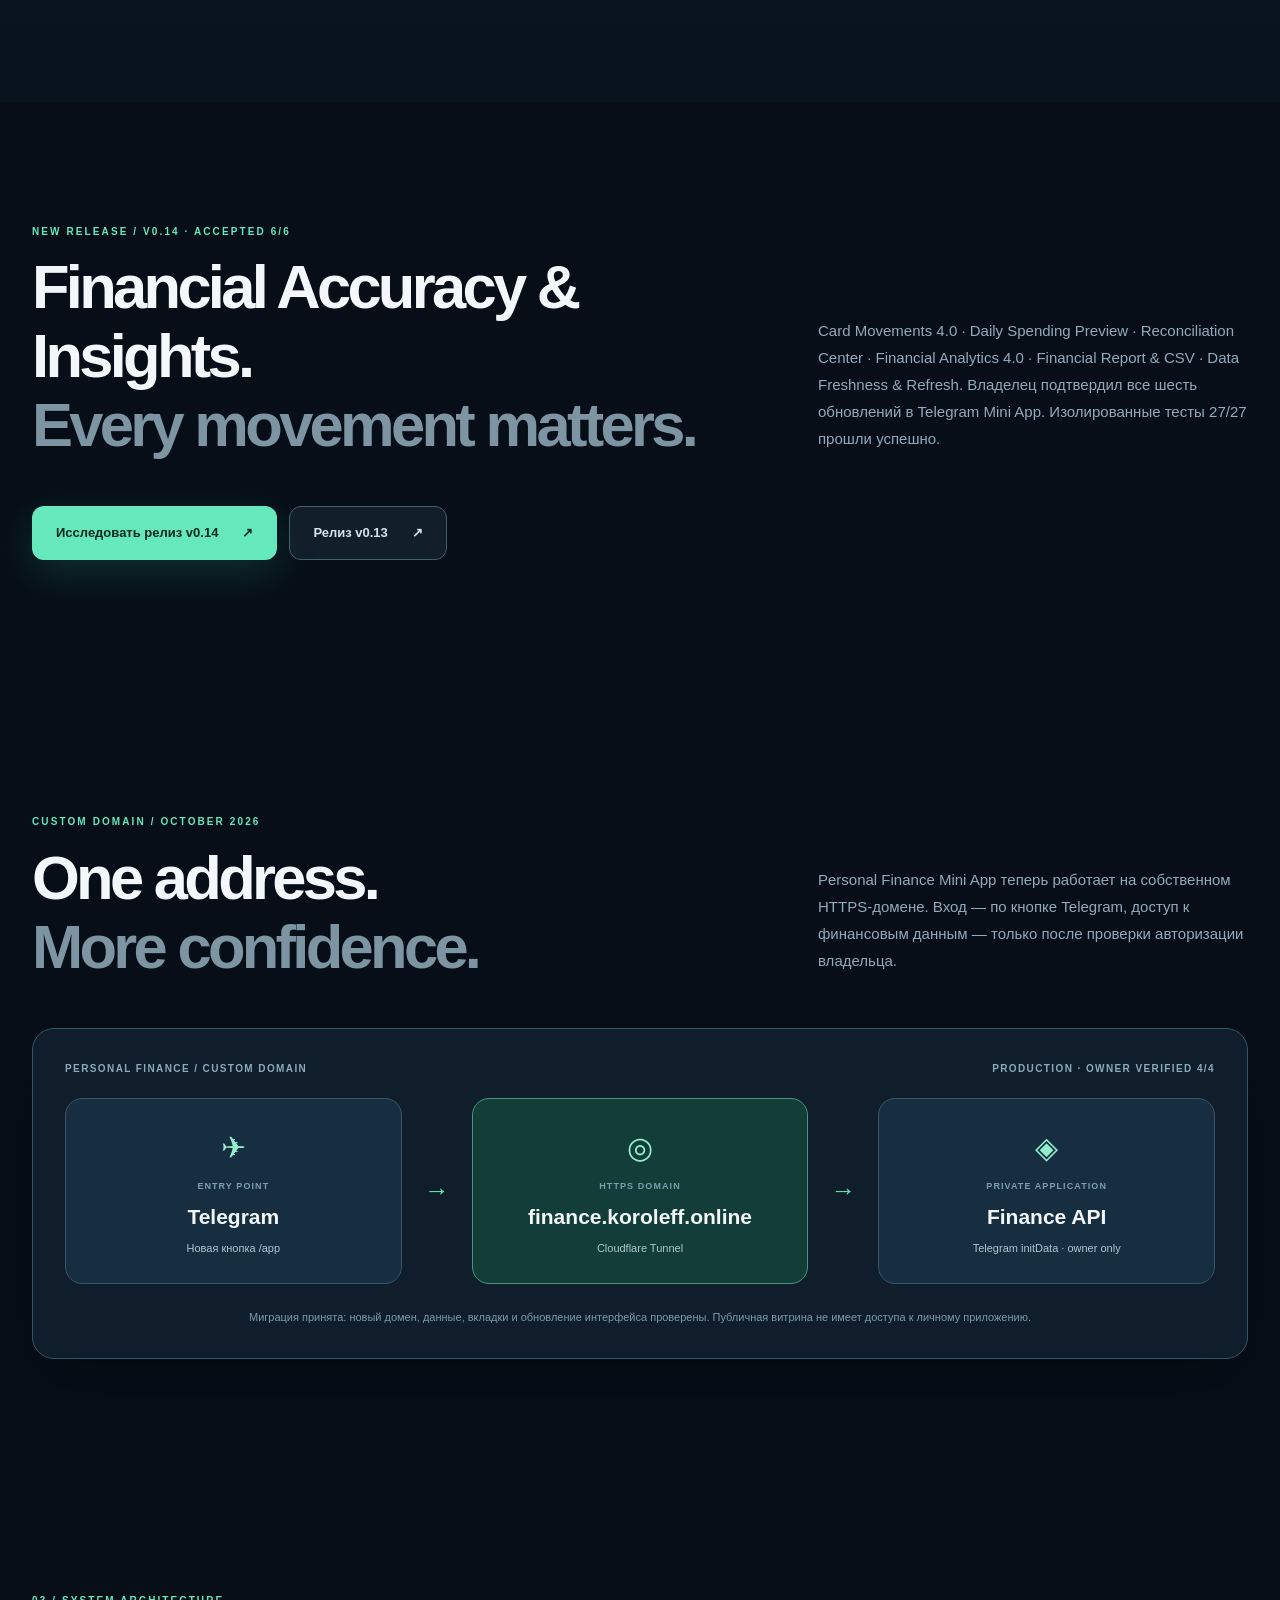
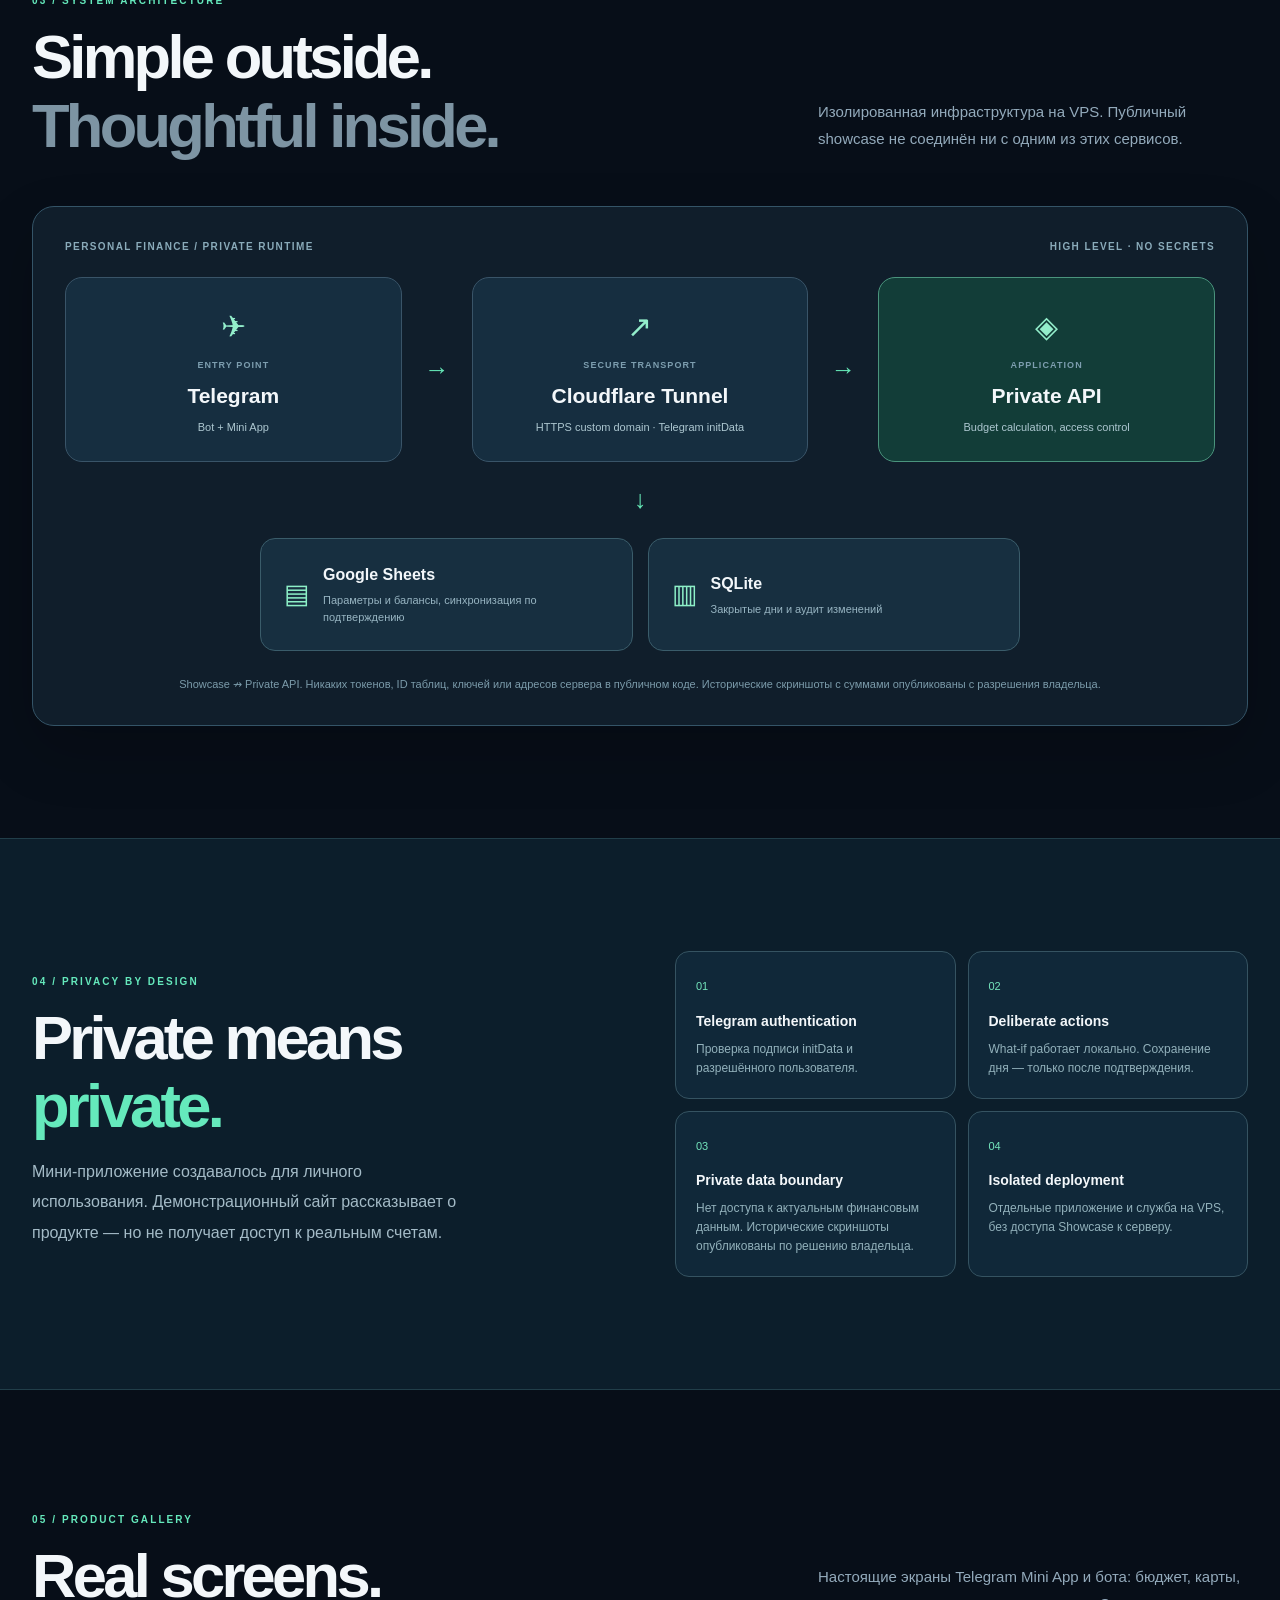
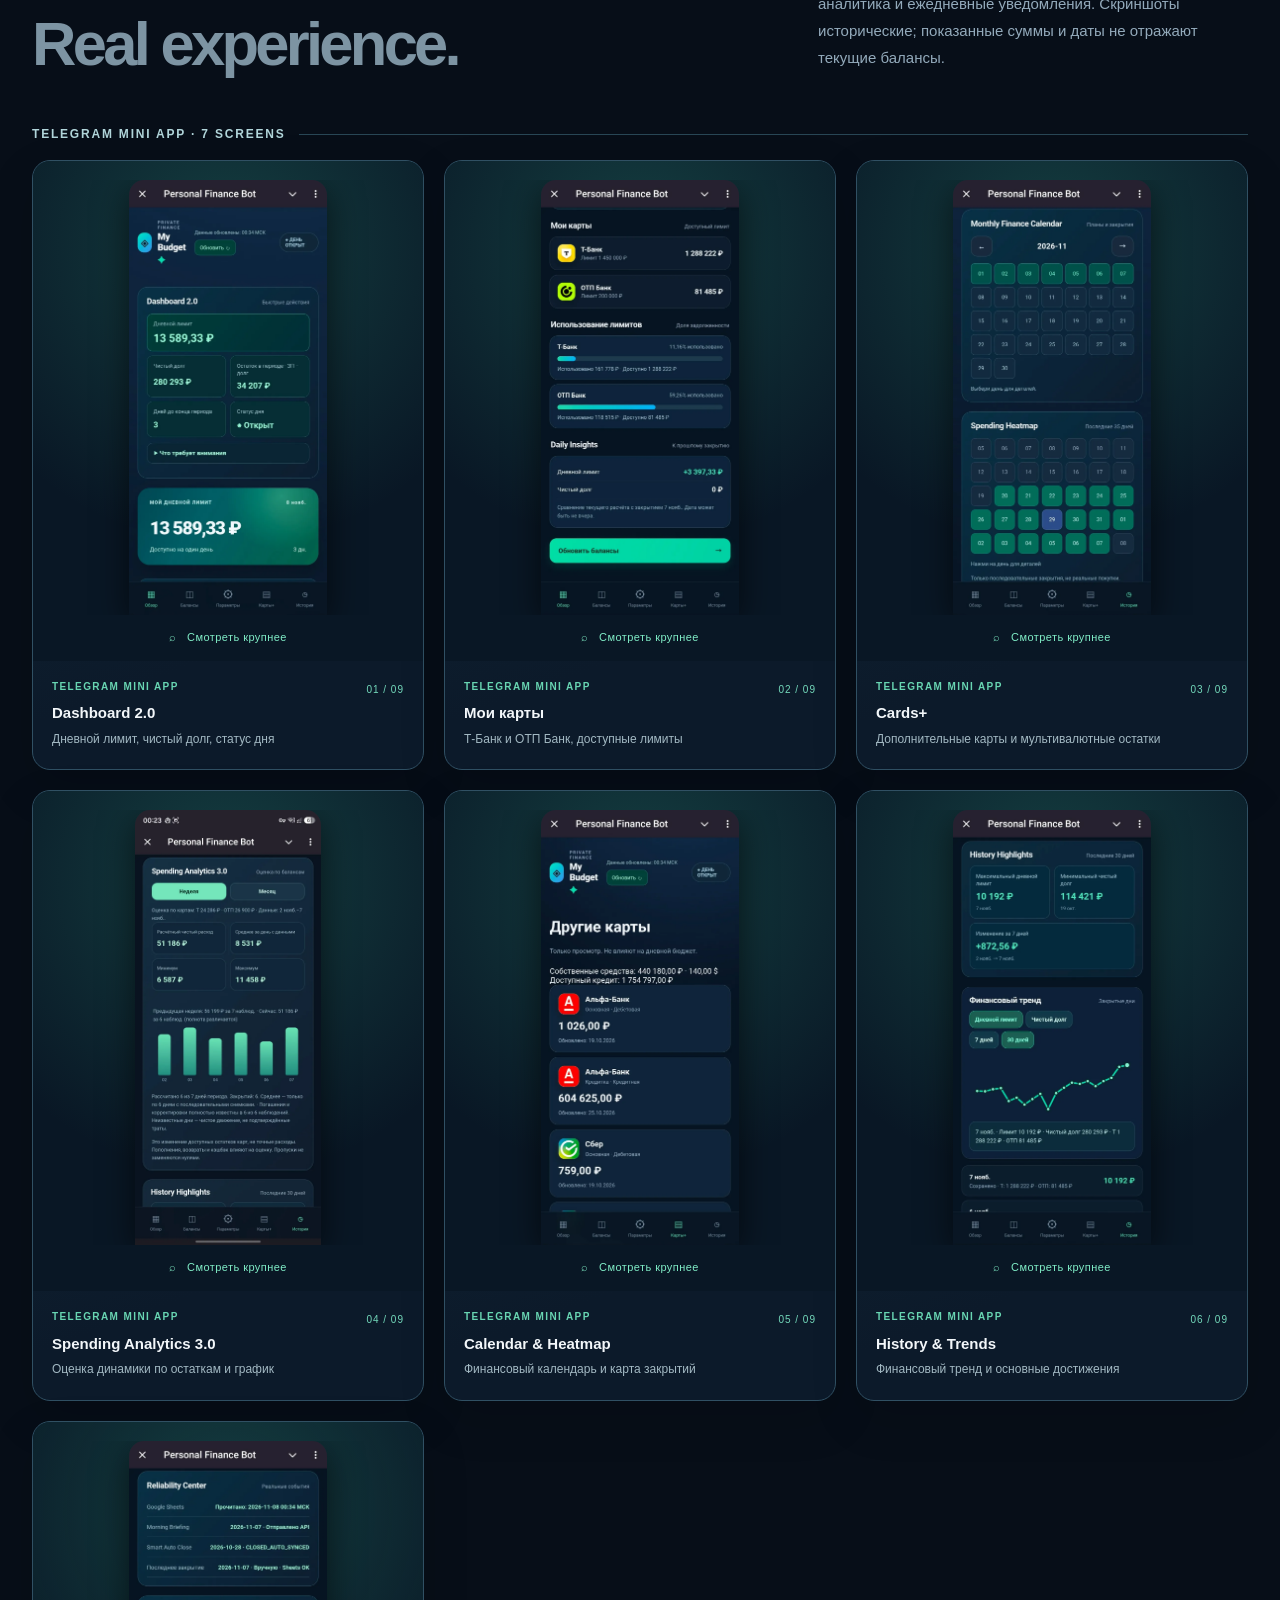
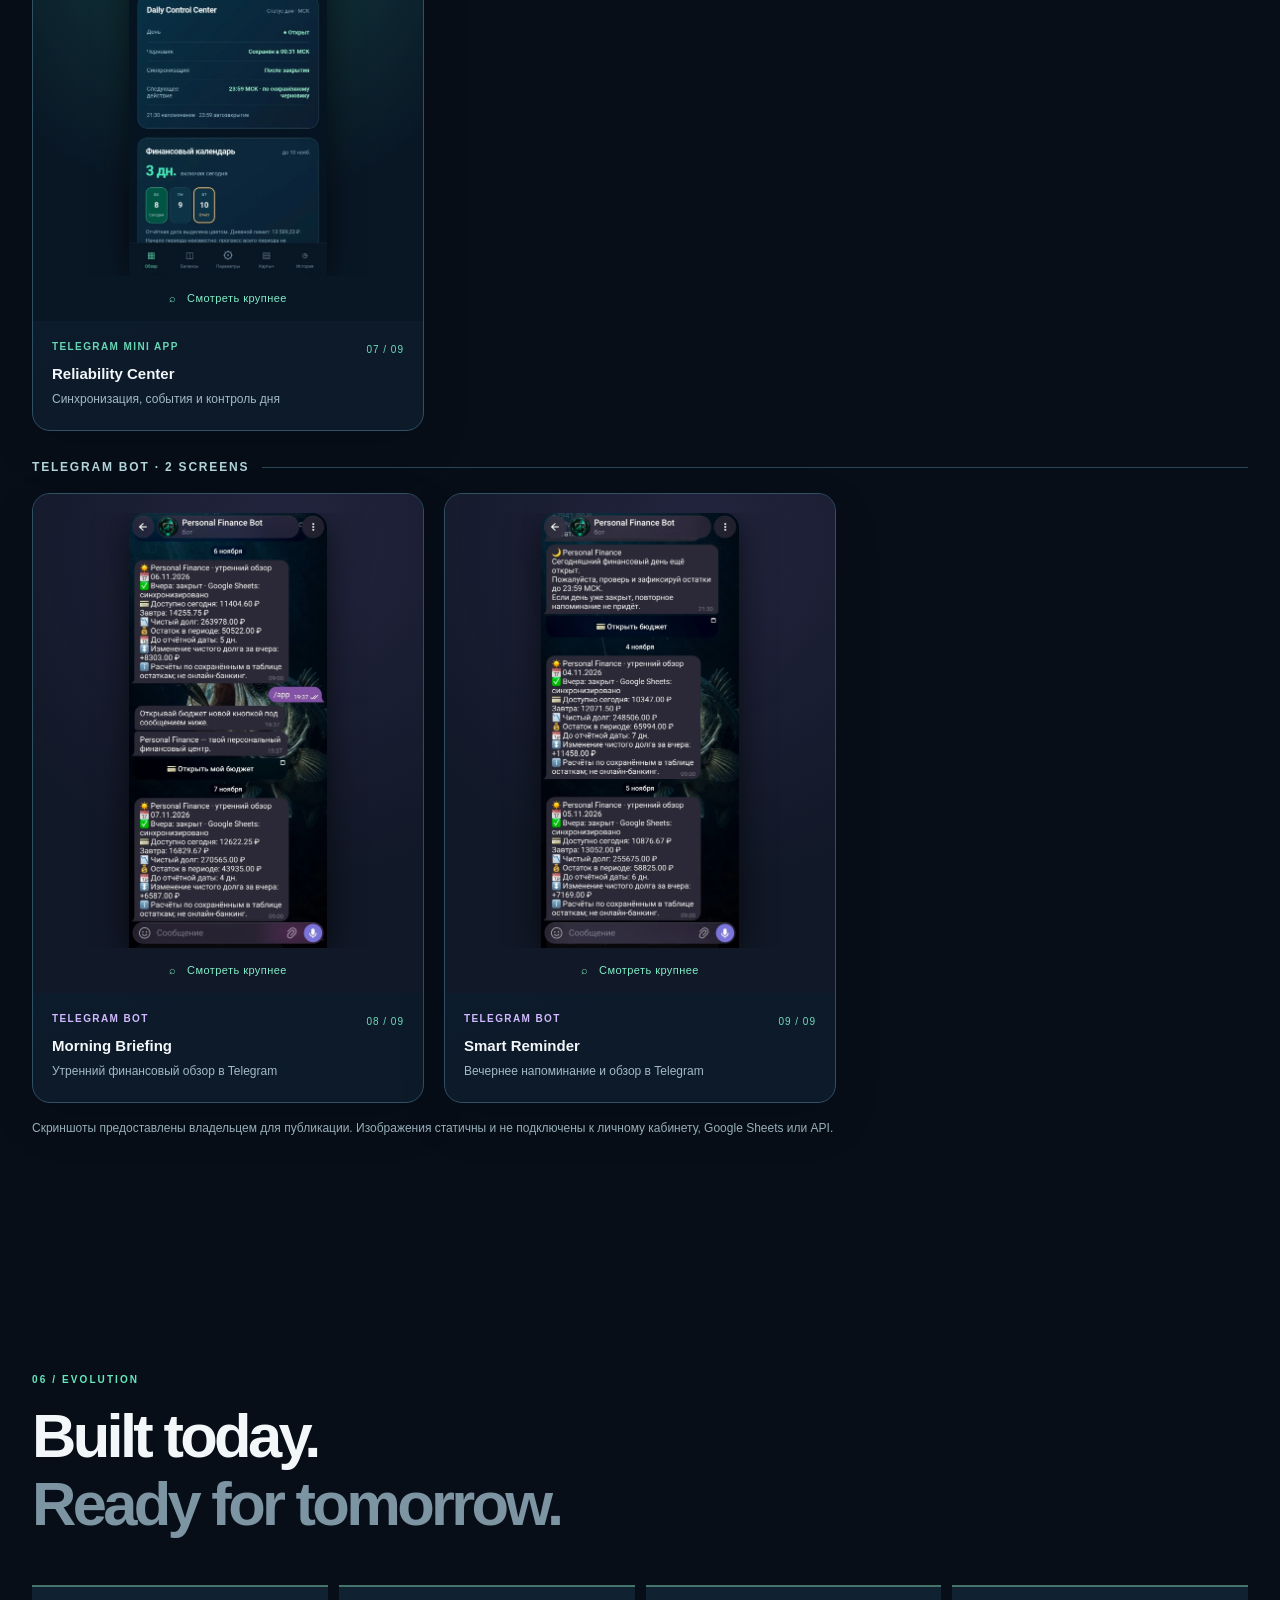
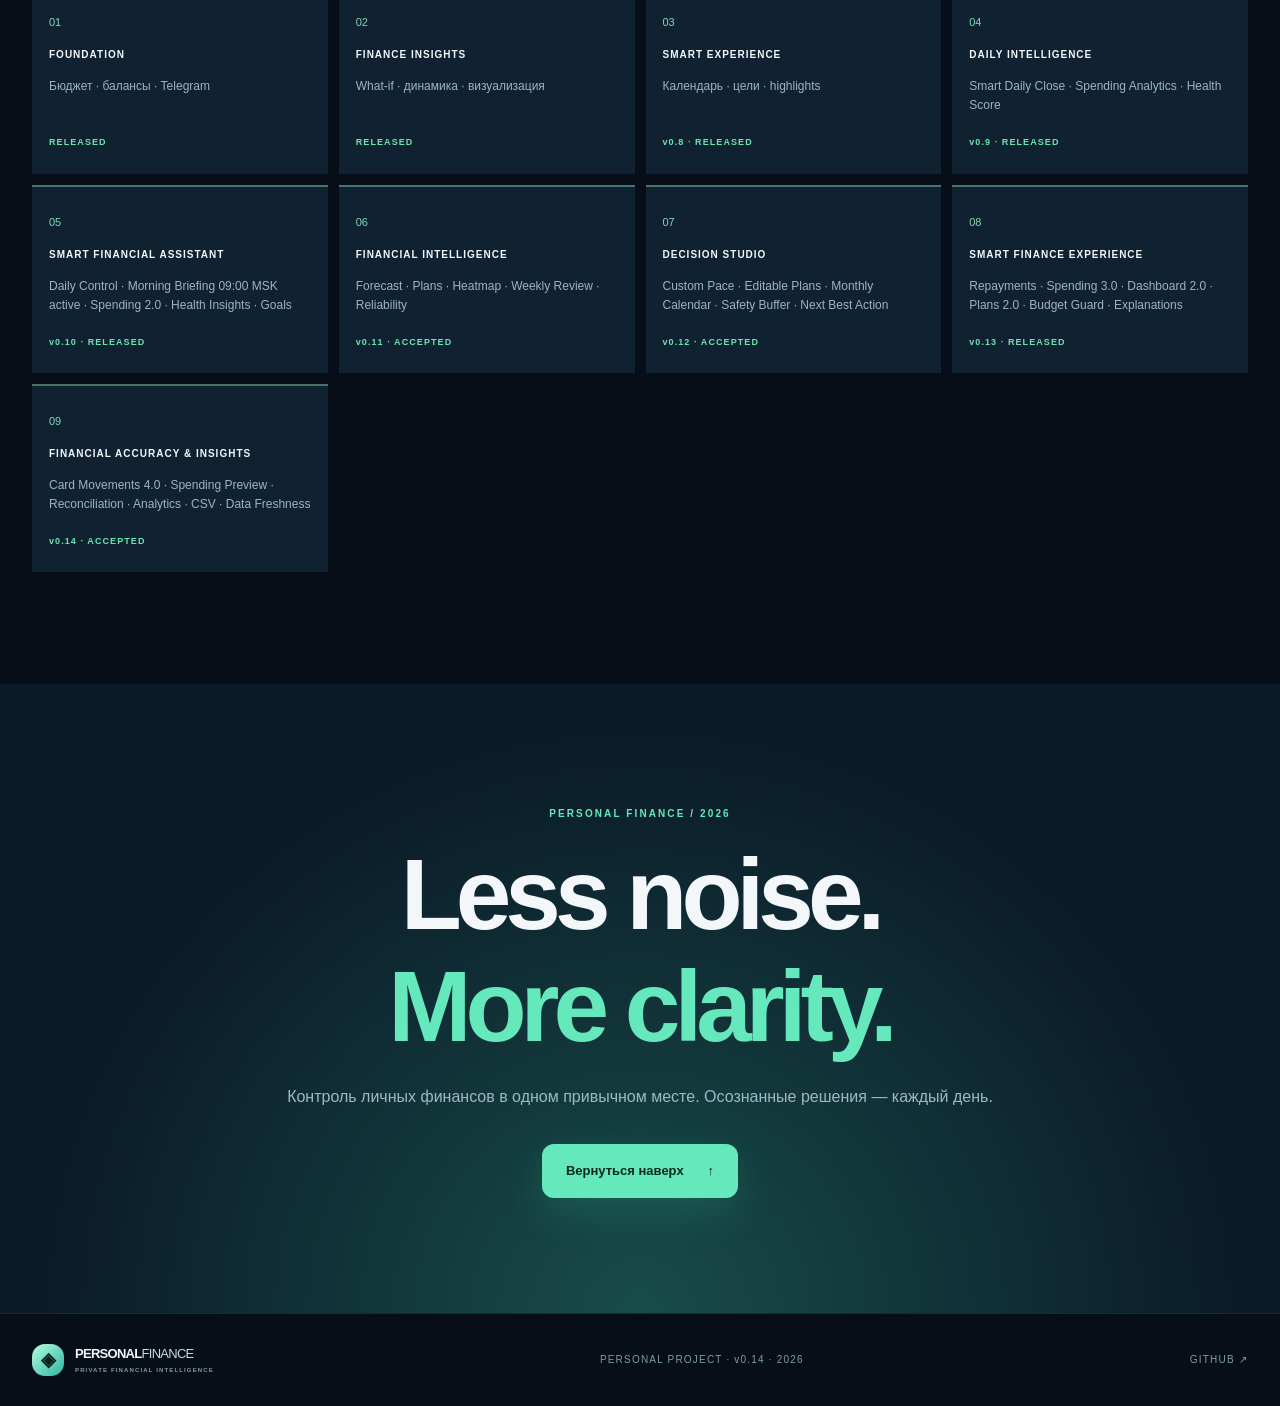
==== commit 3560c4cf: "copy(showcase): distinguish synthetic interactive demo from real historical screenshots" ====
--- a/index.html
+++ b/index.html
@@ -5,7 +5,7 @@
 <section class="hero wrap"><div class="hero-copy"><p class="eyebrow"><span class="line"></span> PERSONAL FINANCE / TELEGRAM ECOSYSTEM</p><h1>Clarity in<br>every <em>number.</em></h1><p class="hero-lead">Личные финансы становятся проще, когда видишь не просто остаток на карте, а <strong>сколько действительно можешь позволить себе сегодня.</strong></p><div class="hero-actions"><a class="btn btn-main" href="#experience">Исследовать интерфейс <span>↗</span></a><a class="btn btn-sub" href="#architecture">Как это устроено <span>↗</span></a></div><div class="hero-foot"><div><b>01</b><span>Personal-first</span></div><div><b>02</b><span>Private by design</span></div><div><b>03</b><span>Smart forecasting</span></div></div></div>
 <div class="hero-visual"><div class="orbit orbit-a"></div><div class="orbit orbit-b"></div><div class="glass-floating glass-left"><span class="micro">WHAT-IF ENGINE</span><strong>Live forecast</strong><span class="spark">↗ &nbsp; Instant feedback</span></div><div class="glass-floating glass-right"><span class="micro">DAILY INSIGHTS</span><strong>One clear picture</strong><span class="micro light">No transaction tracking</span></div><div class="device" aria-label="Демонстрационный интерфейс Mini App с вымышленными суммами"><div class="device-notch"></div><div class="phone-inner"><div class="mini-top"><span class="mini-gem">◈</span><span>MY BUDGET <small>PRIVATE FINANCE</small></span><i>● DEMO</i></div><div class="mini-hero"><span>МОЙ ДНЕВНОЙ ЛИМИТ</span><strong>8 420 ₽</strong><div>Доступно сегодня <span>↗ Умный прогноз</span></div></div><div class="mini-smalltitle">ФИНАНСОВЫЙ ОБЗОР <span>↗</span></div><div class="mini-tiles"><div><small>НА ЗАВТРА</small><b>8 803 ₽</b></div><div><small>БЮДЖЕТ ПЕРИОДА</small><b>193 660 ₽</b></div></div><div class="mini-smalltitle">МОИ КАРТЫ <span>02</span></div><div class="mini-bank"><span class="bankmark tmark">Т</span><div><b>Т-Банк</b><small>Доступный лимит</small></div><strong>528 000 ₽</strong></div><div class="mini-bank"><img class="bankmark omark" src="assets/otp-bank-mark.svg" alt="" width="26" height="26" loading="eager"><div><b>ОТП Банк</b><small>Доступный лимит</small></div><strong>96 000 ₽</strong></div><div class="mini-bottom"><span>◈<small>Обзор</small></span><span>▥<small>Балансы</small></span><span>◷<small>История</small></span></div></div></div><div class="visual-disclaimer">CONCEPT PREVIEW <span>·</span> SYNTHETIC DATA ONLY</div></div></section>
 <div class="trustbar"><div class="wrap trustbar-inner"><span><i>✧</i> PRIVATE BY DESIGN</span><span><i>✧</i> TELEGRAM MINI APP</span><span><i>✧</i> GOOGLE SHEETS SYNC</span><span><i>✧</i> SMART FINANCE ENGINE</span></div></div>
-<section class="section wrap" id="experience"><div class="section-head"><div><p class="eyebrow">01 / PRODUCT EXPERIENCE</p><h2>Один взгляд.<br><span class="dim">Полная картина.</span></h2></div><p>Интерактивное концептуальное демо показывает сценарии приложения. Все цифры вымышлены, реальная авторизация и финансовые данные здесь отсутствуют.</p></div><div class="experience-grid"><div class="preview-panel"><div class="preview-top"><span class="dots"><i></i><i></i><i></i></span><span>PERSONAL FINANCE / LIVE CONCEPT</span><span class="dummy">INTERACTIVE DEMO</span></div><div class="preview-switch" role="tablist" aria-label="Демонстрационные экраны"><button role="tab" aria-selected="true" class="selected" data-view="overview">Обзор</button><button role="tab" aria-selected="false" data-view="balances">Балансы</button><button role="tab" aria-selected="false" data-view="cards">Карты+</button><button role="tab" aria-selected="false" data-view="history">История</button></div><div class="demo-body" id="demoBody" aria-live="polite"></div><div class="preview-footer"><span>● LOCAL DEMONSTRATION</span><span>READ ONLY · NO API CALLS</span></div></div><aside class="experience-notes"><p class="eyebrow">EXPLORE THE LOGIC</p><h3>Не фиксировать расходы.<br><em>Понимать возможности.</em></h3><div class="note-line"><b>01</b><div><strong>Дневной лимит</strong><p>Сегодня и завтра — две суммы с понятной математикой.</p></div></div><div class="note-line"><b>02</b><div><strong>Smart What-if</strong><p>Мгновенный прогноз при изменении остатков без автоматической записи.</p></div></div><div class="note-line"><b>03</b><div><strong>Вечерняя фиксация</strong><p>Подтверждённое закрытие дня и история фактических значений.</p></div></div><div class="note-line"><b>04</b><div><strong>Всё в Telegram</strong><p>Мини-приложение и бот без отдельного финансового кабинета.</p></div></div></aside></div></section>
+<section class="section wrap" id="experience"><div class="section-head"><div><p class="eyebrow">01 / PRODUCT EXPERIENCE</p><h2>Один взгляд.<br><span class="dim">Полная картина.</span></h2></div><p>Интерактивное демо работает локально и использует вымышленные цифры. Реальные исторические скриншоты с суммами опубликованы отдельно в галерее ниже.</p></div><div class="experience-grid"><div class="preview-panel"><div class="preview-top"><span class="dots"><i></i><i></i><i></i></span><span>PERSONAL FINANCE / LIVE CONCEPT</span><span class="dummy">INTERACTIVE DEMO</span></div><div class="preview-switch" role="tablist" aria-label="Демонстрационные экраны"><button role="tab" aria-selected="true" class="selected" data-view="overview">Обзор</button><button role="tab" aria-selected="false" data-view="balances">Балансы</button><button role="tab" aria-selected="false" data-view="cards">Карты+</button><button role="tab" aria-selected="false" data-view="history">История</button></div><div class="demo-body" id="demoBody" aria-live="polite"></div><div class="preview-footer"><span>● LOCAL DEMONSTRATION</span><span>READ ONLY · NO API CALLS</span></div></div><aside class="experience-notes"><p class="eyebrow">EXPLORE THE LOGIC</p><h3>Не фиксировать расходы.<br><em>Понимать возможности.</em></h3><div class="note-line"><b>01</b><div><strong>Дневной лимит</strong><p>Сегодня и завтра — две суммы с понятной математикой.</p></div></div><div class="note-line"><b>02</b><div><strong>Smart What-if</strong><p>Мгновенный прогноз при изменении остатков без автоматической записи.</p></div></div><div class="note-line"><b>03</b><div><strong>Вечерняя фиксация</strong><p>Подтверждённое закрытие дня и история фактических значений.</p></div></div><div class="note-line"><b>04</b><div><strong>Всё в Telegram</strong><p>Мини-приложение и бот без отдельного финансового кабинета.</p></div></div></aside></div></section>
 <section class="section features-section" id="capabilities"><div class="wrap"><div class="section-head"><div><p class="eyebrow">02 / INTELLIGENT FEATURES</p><h2>Every detail.<br><span class="dim">Designed to matter.</span></h2></div><p>От быстрой проверки доступных средств до наглядных финансовых решений.</p></div><div class="features"><article class="feature featured"><div class="feature-icon">◈</div><span class="feature-no">01 / CORE</span><h3>Daily Finance Engine</h3><p>Расчёт дневного бюджета на сегодня и завтра с учётом зарплаты, долга, выписок, кэшбэка и обслуживания.</p><div class="feature-visual"><div><small>DAILY LIMIT</small><strong>8 420 ₽</strong></div><svg viewBox="0 0 230 80" aria-hidden="true"><path d="M0 66 C25 63 36 20 69 37 S116 68 147 30 S191 16 230 8" fill="none" stroke="#5decba" stroke-width="3" stroke-linecap="round"/><path d="M0 66 C25 63 36 20 69 37 S116 68 147 30 S191 16 230 8 V80 H0Z" fill="url(#fade)"/><defs><linearGradient id="fade" x1="0" y1="0" x2="0" y2="1"><stop stop-color="#5decba" stop-opacity=".3"/><stop offset="1" stop-color="#5decba" stop-opacity="0"/></linearGradient></defs></svg></div></article><article class="feature"><div class="feature-icon">⚡</div><span class="feature-no">02 / SIMULATION</span><h3>Smart What-if</h3><p>Четыре быстрых сценария: −1 000, −3 000, −5 000 и −10 000 ₽. Пересчёт в реальном времени, без сохранения прогнозов.</p><div class="pillrow"><span>−1 000</span><span>−3 000</span><span>−5 000</span><span>−10 000</span></div></article><article class="feature"><div class="feature-icon">▥</div><span class="feature-no">03 / VISIBILITY</span><h3>Credit Utilization</h3><p>Использованные кредитные лимиты и доступные остатки — по каждой карте отдельно.</p><div class="fakebar"><span></span></div><div class="fakebar line2"><span></span></div></article><article class="feature"><div class="feature-icon">◷</div><span class="feature-no">04 / INTELLIGENCE</span><h3>History & Insights</h3><p>История закрытых дней, финансовые тренды 7/30 дней, экстремумы и сравнение с предыдущим закрытием.</p></article><article class="feature"><div class="feature-icon">▦</div><span class="feature-no">05 / CONTEXT</span><h3>Financial Calendar</h3><p>Семидневная лента, отчётная дата и оставшиеся дни — без придуманного прогресса.</p></article><article class="feature"><div class="feature-icon">◎</div><span class="feature-no">06 / TARGET</span><h3>Goal Simulator</h3><p>Какие дополнительные средства нужны, чтобы добиться желаемого дневного лимита.</p></article><article class="feature"><div class="feature-icon">✦</div><span class="feature-no">07 / PORTFOLIO</span><h3>Cards+</h3><p>Другие карты и остатки в нескольких валютах — только просмотр, отдельно от основного расчёта.</p></article><article class="feature"><div class="feature-icon">⌁</div><span class="feature-no">08 / CLARITY</span><h3>Transparent breakdown</h3><p>Расшифровка бюджета: зарплата, чистый долг, обслуживание, кэшбэк и итог.</p></article></div></div></section>
 <section class="section wrap" id="latest-release"><div class="section-head"><div><p class="eyebrow">NEW RELEASE / v0.14 · ACCEPTED 6/6</p><h2>Financial Accuracy & Insights.<br><span class="dim">Every movement matters.</span></h2></div><p>Card Movements 4.0 · Daily Spending Preview · Reconciliation Center · Financial Analytics 4.0 · Financial Report & CSV · Data Freshness & Refresh. Владелец подтвердил все шесть обновлений в Telegram Mini App. Изолированные тесты 27/27 прошли успешно.</p></div><div class="hero-actions" style="margin:20px 0"><a class="btn btn-main" href="v014.html">Исследовать релиз v0.14 <span>↗</span></a><a class="btn btn-sub" href="v013.html">Релиз v0.13 <span>↗</span></a></div></section>
 <section class="section wrap" id="domain-upgrade"><div class="section-head"><div><p class="eyebrow">CUSTOM DOMAIN / OCTOBER 2026</p><h2>One address.<br><span class="dim">More confidence.</span></h2></div><p>Personal Finance Mini App теперь работает на собственном HTTPS-домене. Вход — по кнопке Telegram, доступ к финансовым данным — только после проверки авторизации владельца.</p></div><div class="arch-shell"><div class="arch-title"><span>PERSONAL FINANCE / CUSTOM DOMAIN</span><span>PRODUCTION · OWNER VERIFIED 4/4</span></div><div class="arch-grid"><div class="arch-node"><div class="arch-symbol">✈</div><span>ENTRY POINT</span><h3>Telegram</h3><p>Новая кнопка /app</p></div><div class="arch-arrow">→</div><div class="arch-node arch-green"><div class="arch-symbol">◎</div><span>HTTPS DOMAIN</span><h3>finance.koroleff.online</h3><p>Cloudflare Tunnel</p></div><div class="arch-arrow">→</div><div class="arch-node"><div class="arch-symbol">◈</div><span>PRIVATE APPLICATION</span><h3>Finance API</h3><p>Telegram initData · owner only</p></div></div><p class="arch-caption">Миграция принята: новый домен, данные, вкладки и обновление интерфейса проверены. Публичная витрина не имеет доступа к личному приложению.</p></div></section>
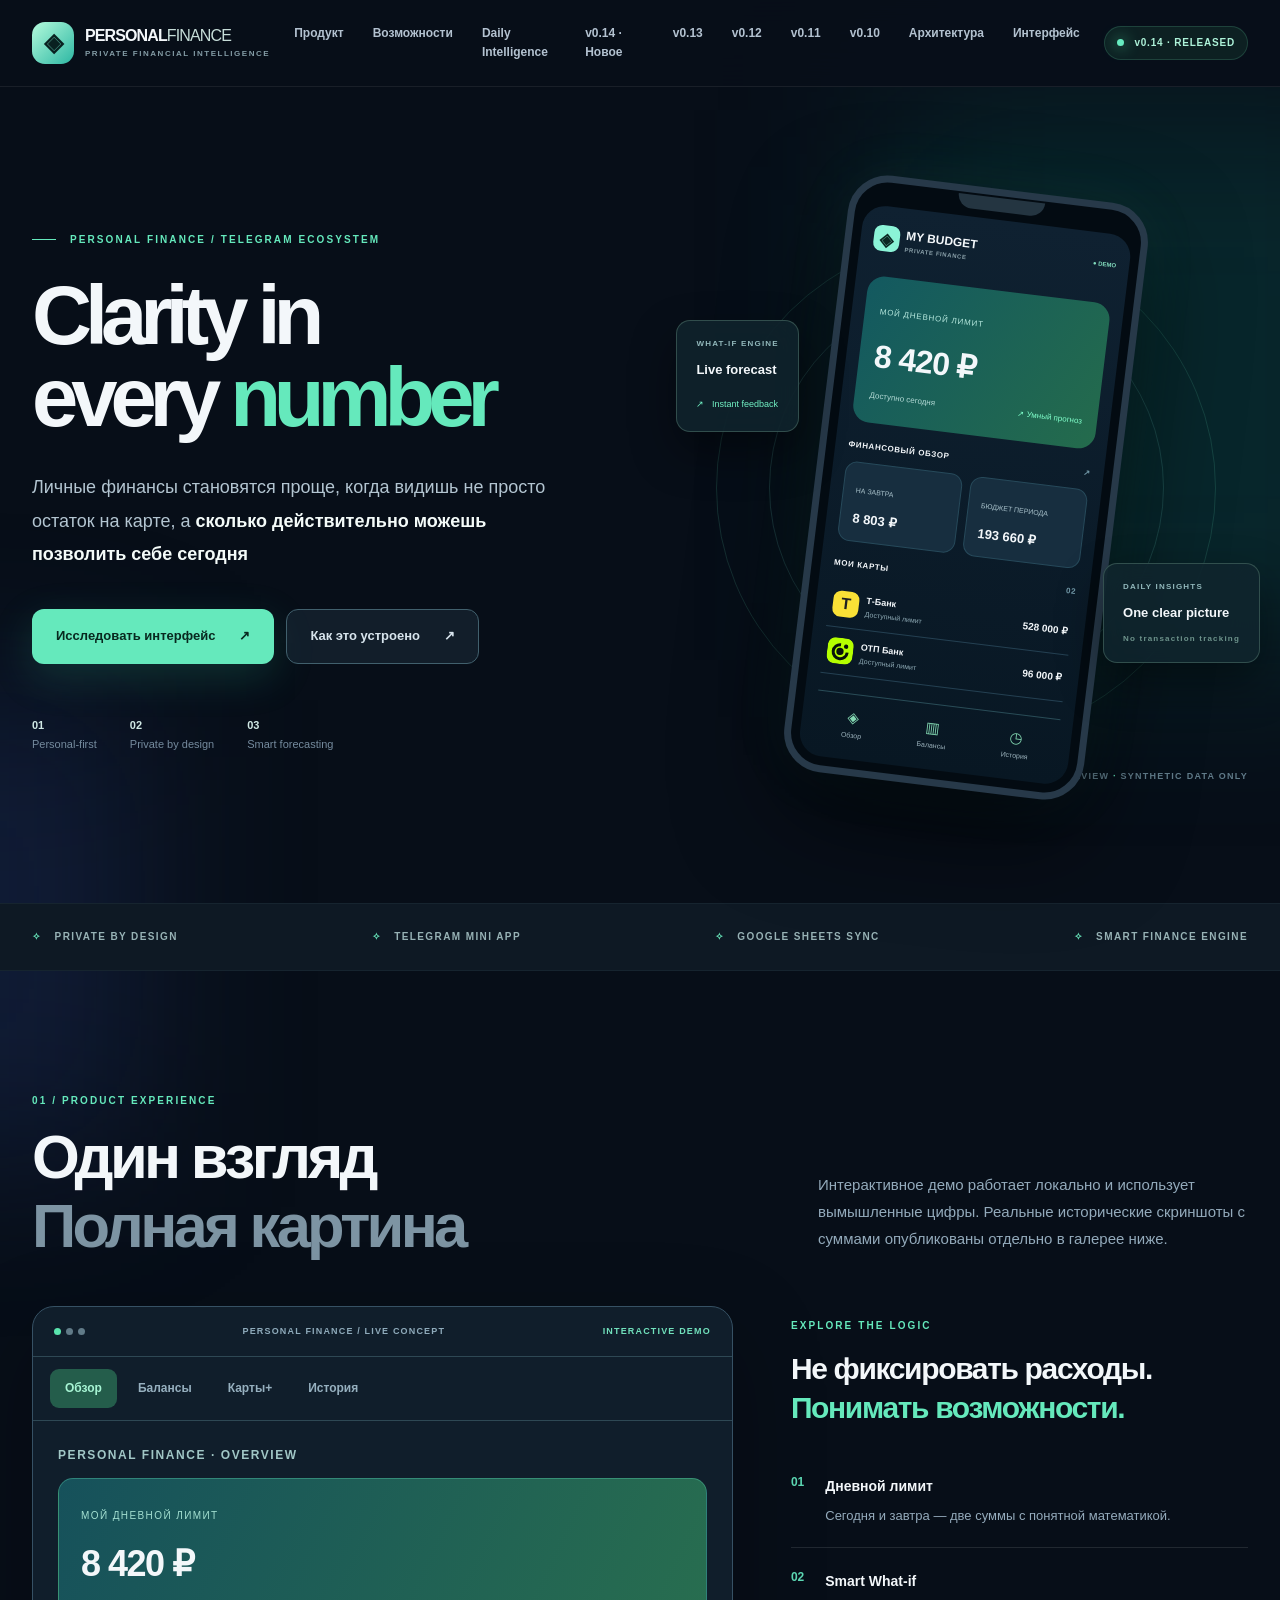
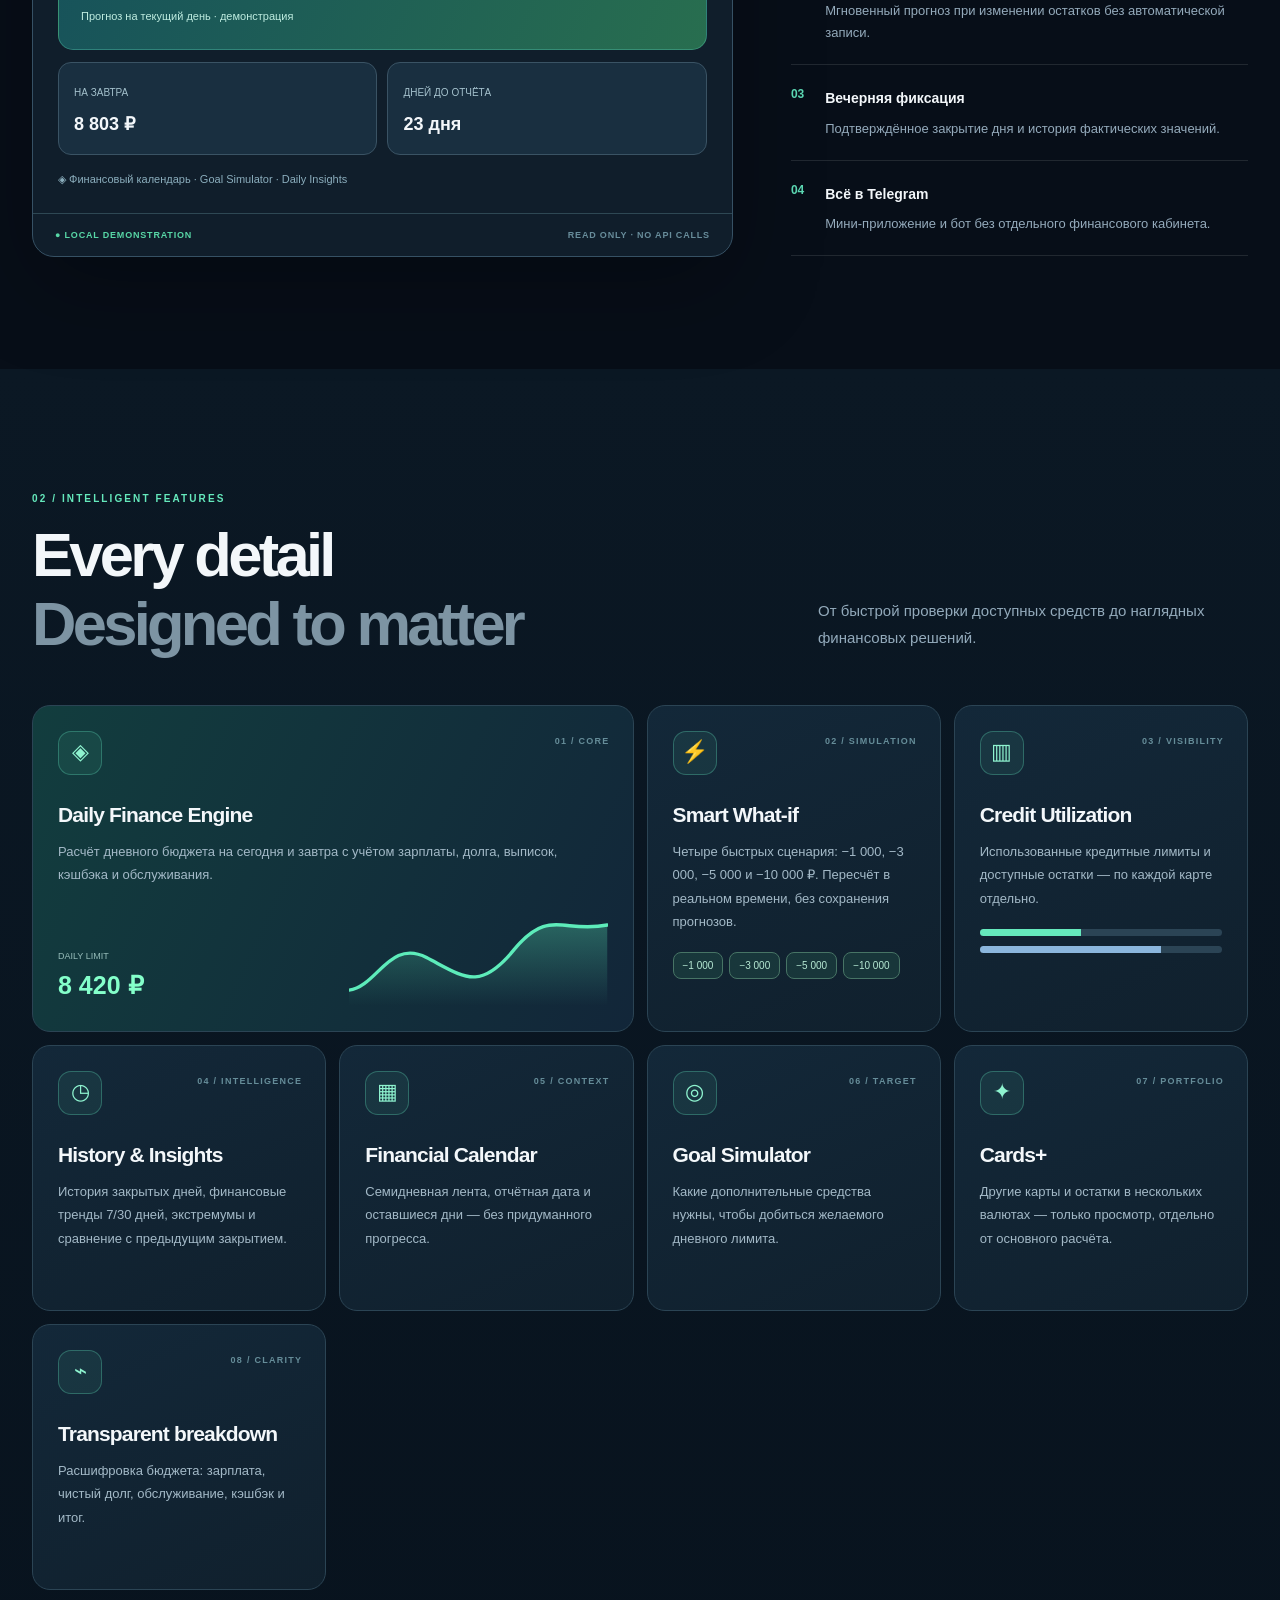
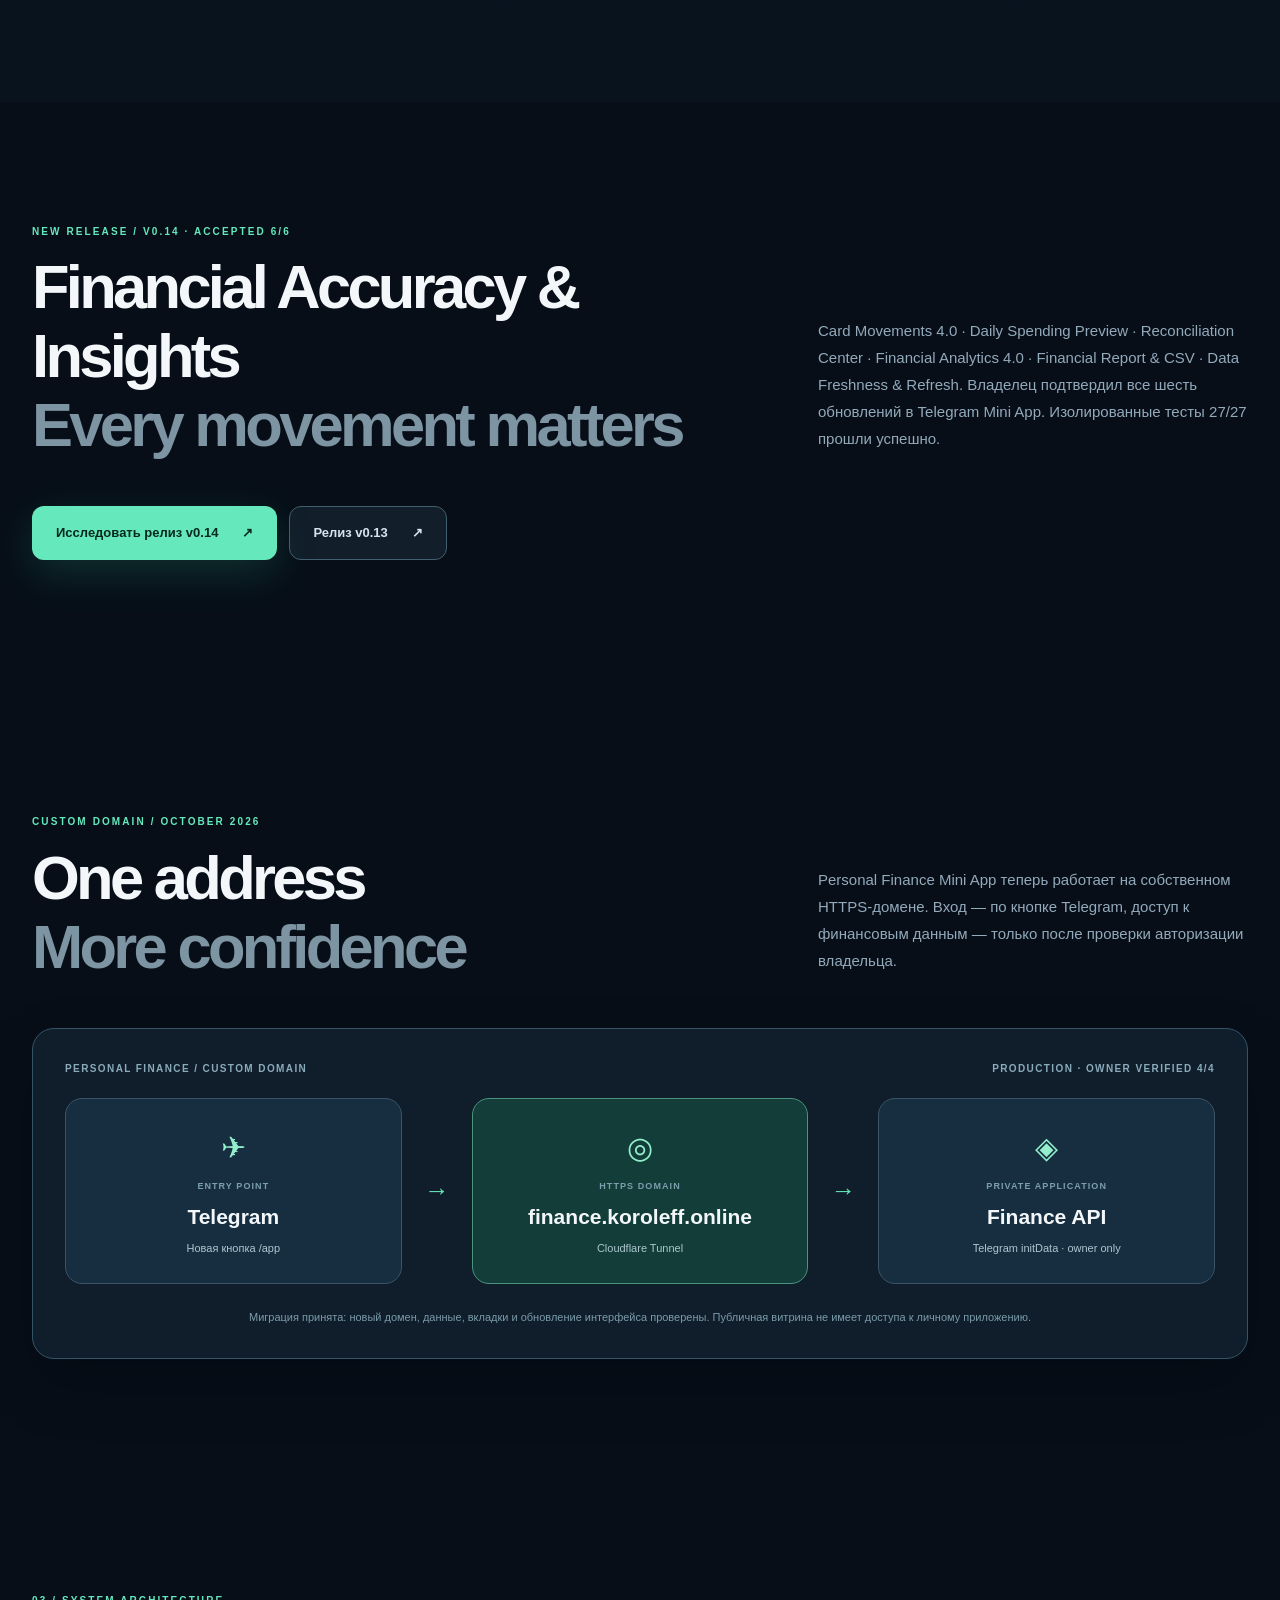
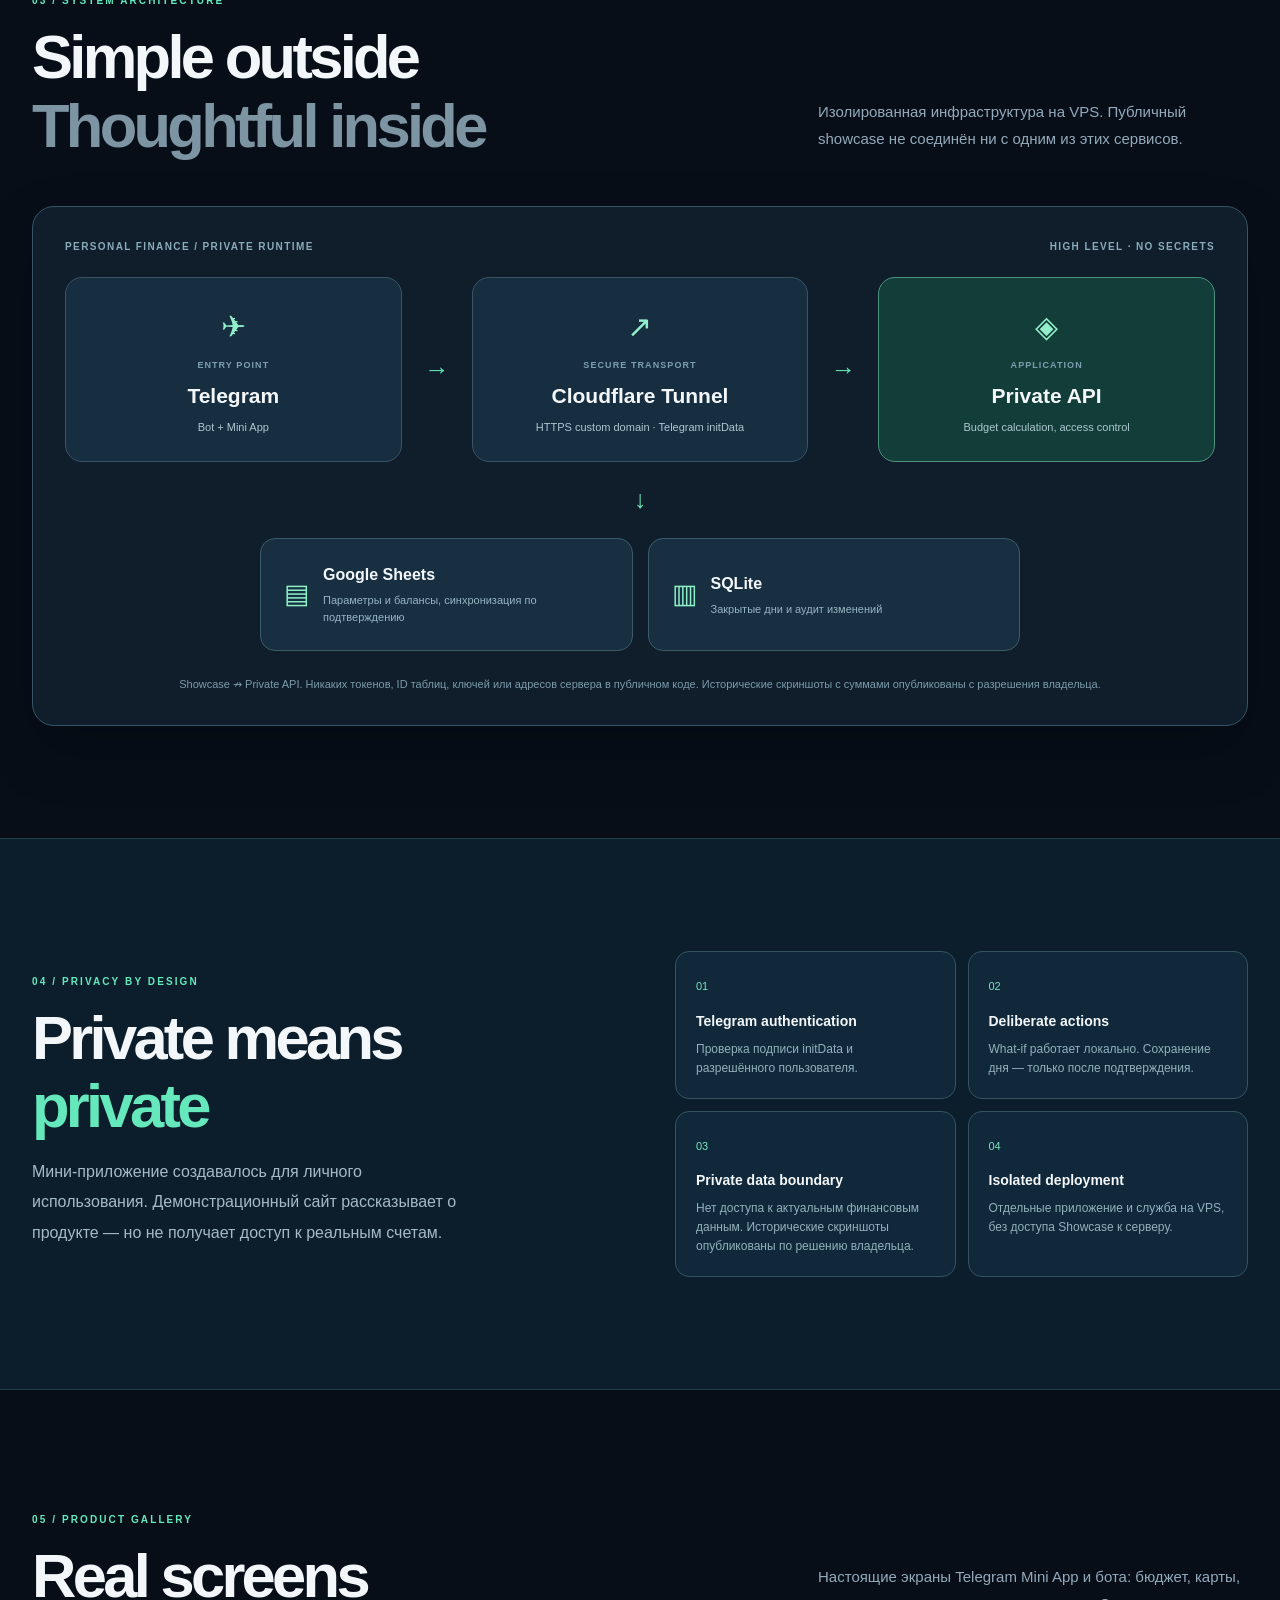
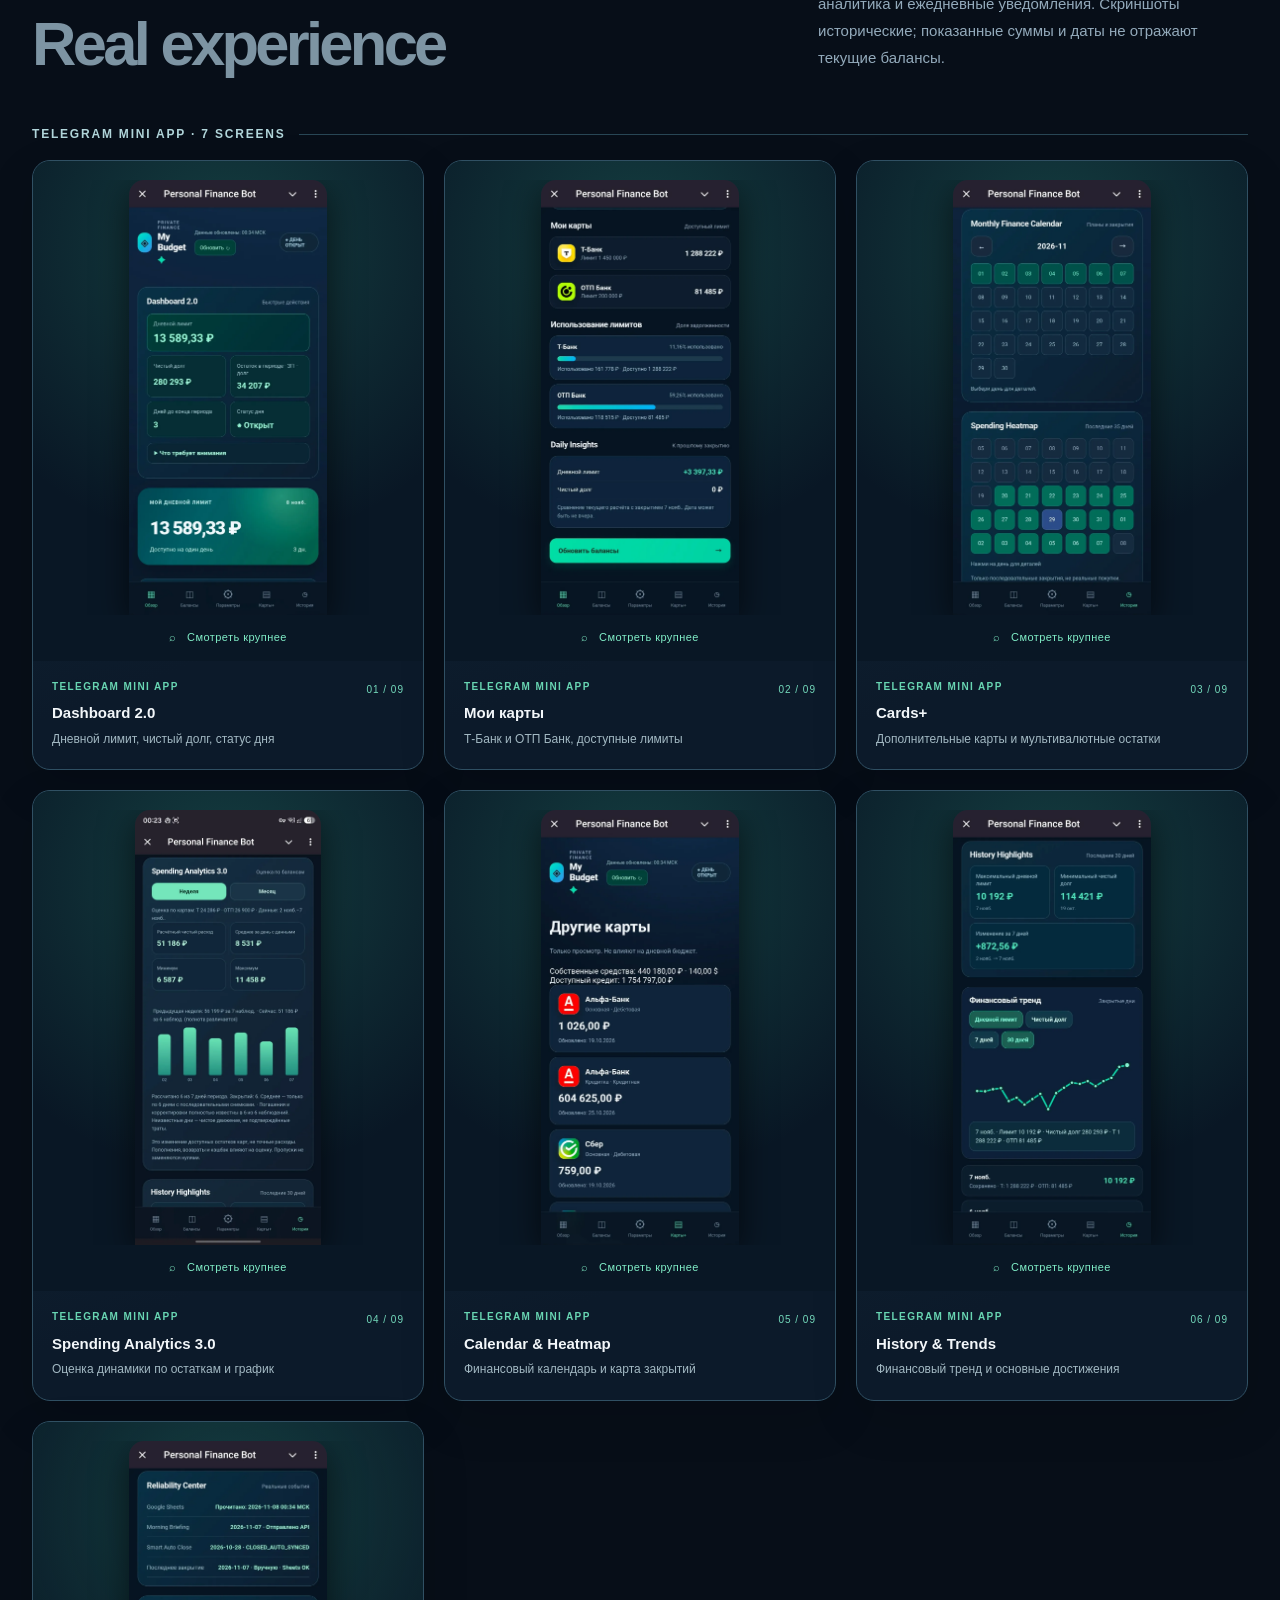
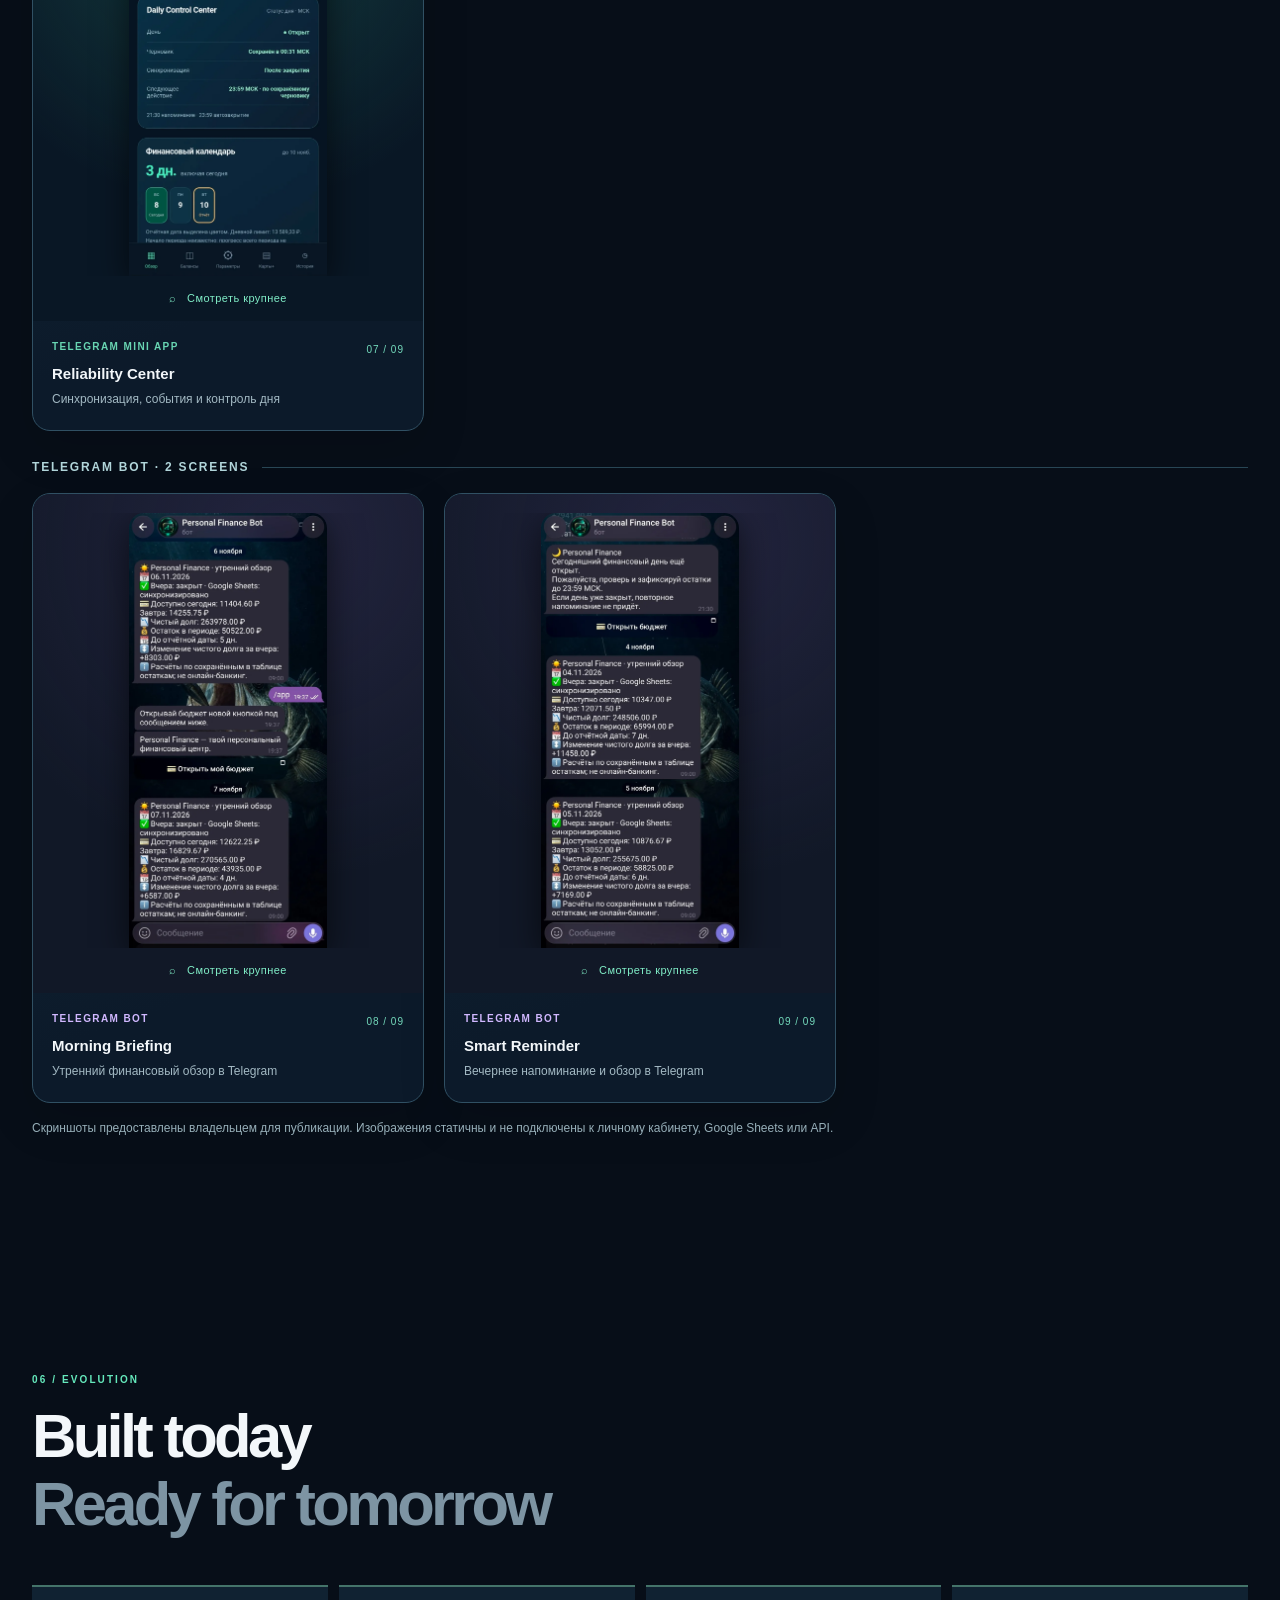
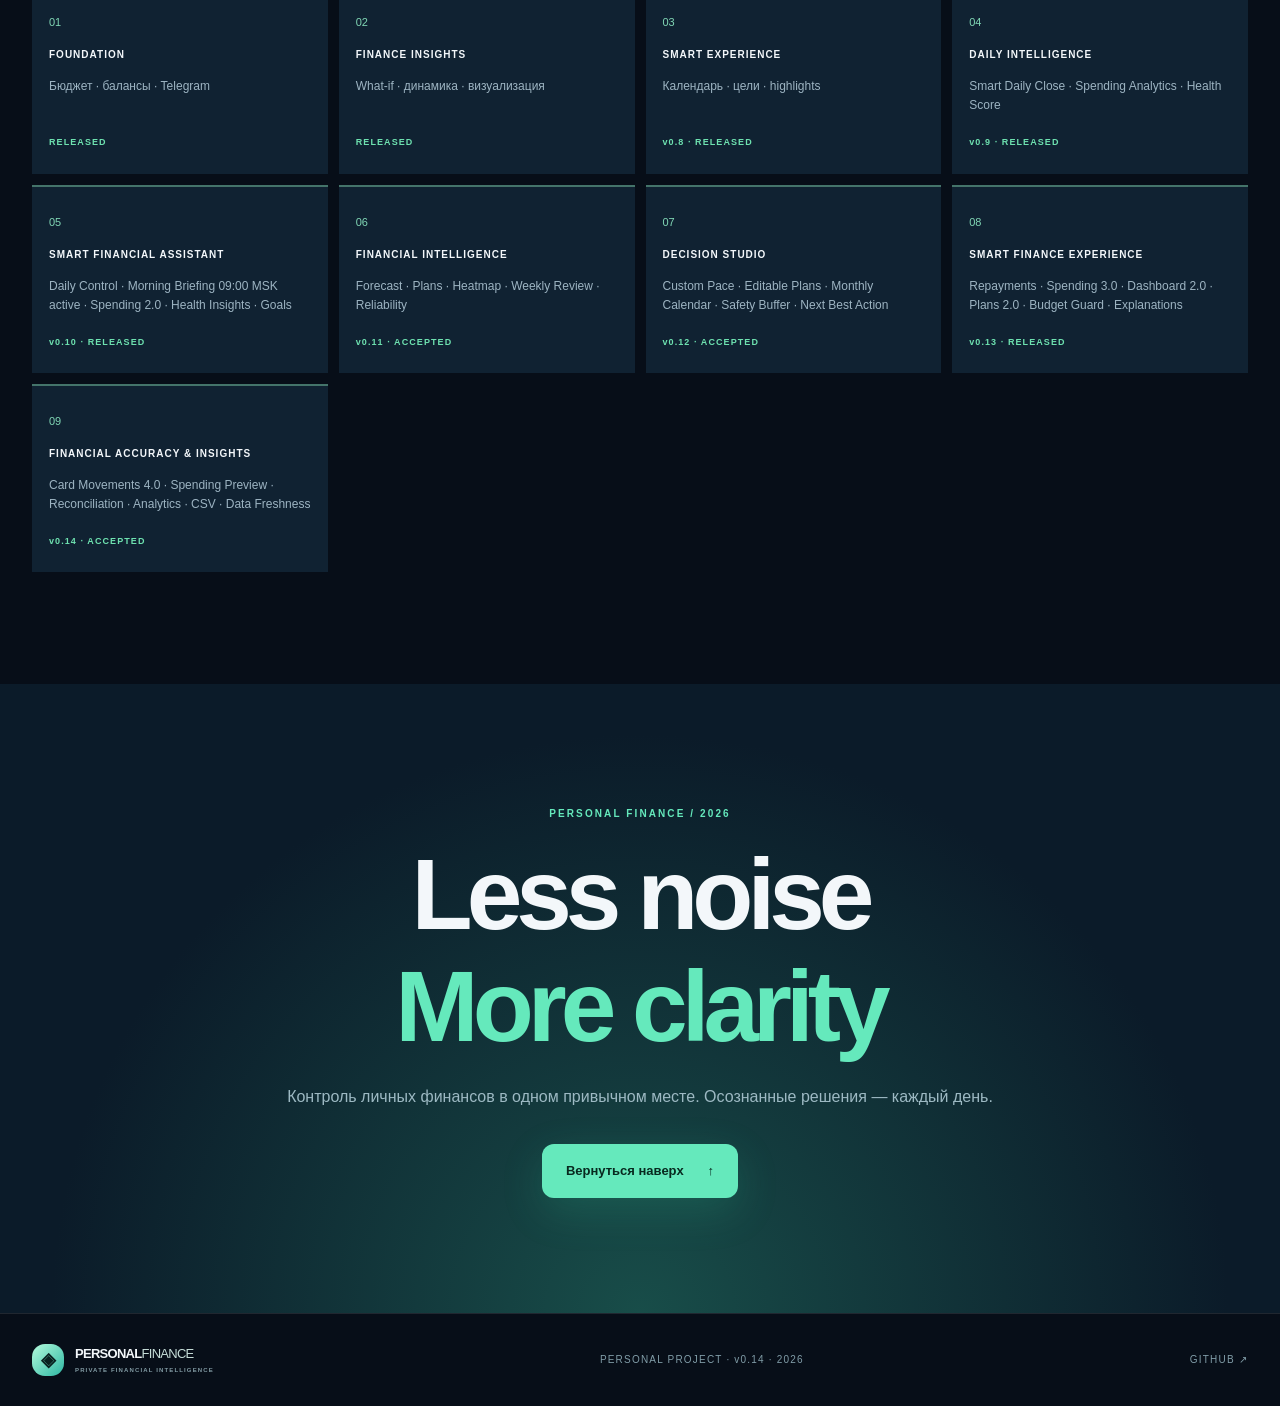
==== commit a2b90f4c: "style(showcase): remove trailing full stops from standalone hero and section copy" ====
--- a/index.html
+++ b/index.html
@@ -2,17 +2,17 @@
 <div class="ambient ambient-one" aria-hidden="true"></div><div class="ambient ambient-two" aria-hidden="true"></div>
 <header class="topbar" id="top"><div class="wrap nav"><a class="brand" href="#top"><span class="brandmark">◈</span><span>PERSONAL<span class="brand-thin">FINANCE</span><small>PRIVATE FINANCIAL INTELLIGENCE</small></span></a><nav class="links" id="navigation" aria-label="Основная навигация"><a href="#experience">Продукт</a><a href="#capabilities">Возможности</a><a href="#intelligence">Daily Intelligence</a><a href="v014.html">v0.14 · Новое</a><a href="v013.html">v0.13</a><a href="v012.html">v0.12</a><a href="v011.html">v0.11</a><a href="v010.html">v0.10</a><a href="#architecture">Архитектура</a><a href="#gallery">Интерфейс</a></nav><div class="navright"><span class="release"><span class="online"></span> v0.14 · RELEASED</span><button class="menubtn" id="menuToggle" aria-controls="navigation" aria-expanded="false" aria-label="Открыть меню">☰</button></div></div></header>
 <main>
-<section class="hero wrap"><div class="hero-copy"><p class="eyebrow"><span class="line"></span> PERSONAL FINANCE / TELEGRAM ECOSYSTEM</p><h1>Clarity in<br>every <em>number.</em></h1><p class="hero-lead">Личные финансы становятся проще, когда видишь не просто остаток на карте, а <strong>сколько действительно можешь позволить себе сегодня.</strong></p><div class="hero-actions"><a class="btn btn-main" href="#experience">Исследовать интерфейс <span>↗</span></a><a class="btn btn-sub" href="#architecture">Как это устроено <span>↗</span></a></div><div class="hero-foot"><div><b>01</b><span>Personal-first</span></div><div><b>02</b><span>Private by design</span></div><div><b>03</b><span>Smart forecasting</span></div></div></div>
+<section class="hero wrap"><div class="hero-copy"><p class="eyebrow"><span class="line"></span> PERSONAL FINANCE / TELEGRAM ECOSYSTEM</p><h1>Clarity in<br>every <em>number</em></h1><p class="hero-lead">Личные финансы становятся проще, когда видишь не просто остаток на карте, а <strong>сколько действительно можешь позволить себе сегодня</strong></p><div class="hero-actions"><a class="btn btn-main" href="#experience">Исследовать интерфейс <span>↗</span></a><a class="btn btn-sub" href="#architecture">Как это устроено <span>↗</span></a></div><div class="hero-foot"><div><b>01</b><span>Personal-first</span></div><div><b>02</b><span>Private by design</span></div><div><b>03</b><span>Smart forecasting</span></div></div></div>
 <div class="hero-visual"><div class="orbit orbit-a"></div><div class="orbit orbit-b"></div><div class="glass-floating glass-left"><span class="micro">WHAT-IF ENGINE</span><strong>Live forecast</strong><span class="spark">↗ &nbsp; Instant feedback</span></div><div class="glass-floating glass-right"><span class="micro">DAILY INSIGHTS</span><strong>One clear picture</strong><span class="micro light">No transaction tracking</span></div><div class="device" aria-label="Демонстрационный интерфейс Mini App с вымышленными суммами"><div class="device-notch"></div><div class="phone-inner"><div class="mini-top"><span class="mini-gem">◈</span><span>MY BUDGET <small>PRIVATE FINANCE</small></span><i>● DEMO</i></div><div class="mini-hero"><span>МОЙ ДНЕВНОЙ ЛИМИТ</span><strong>8 420 ₽</strong><div>Доступно сегодня <span>↗ Умный прогноз</span></div></div><div class="mini-smalltitle">ФИНАНСОВЫЙ ОБЗОР <span>↗</span></div><div class="mini-tiles"><div><small>НА ЗАВТРА</small><b>8 803 ₽</b></div><div><small>БЮДЖЕТ ПЕРИОДА</small><b>193 660 ₽</b></div></div><div class="mini-smalltitle">МОИ КАРТЫ <span>02</span></div><div class="mini-bank"><span class="bankmark tmark">Т</span><div><b>Т-Банк</b><small>Доступный лимит</small></div><strong>528 000 ₽</strong></div><div class="mini-bank"><img class="bankmark omark" src="assets/otp-bank-mark.svg" alt="" width="26" height="26" loading="eager"><div><b>ОТП Банк</b><small>Доступный лимит</small></div><strong>96 000 ₽</strong></div><div class="mini-bottom"><span>◈<small>Обзор</small></span><span>▥<small>Балансы</small></span><span>◷<small>История</small></span></div></div></div><div class="visual-disclaimer">CONCEPT PREVIEW <span>·</span> SYNTHETIC DATA ONLY</div></div></section>
 <div class="trustbar"><div class="wrap trustbar-inner"><span><i>✧</i> PRIVATE BY DESIGN</span><span><i>✧</i> TELEGRAM MINI APP</span><span><i>✧</i> GOOGLE SHEETS SYNC</span><span><i>✧</i> SMART FINANCE ENGINE</span></div></div>
-<section class="section wrap" id="experience"><div class="section-head"><div><p class="eyebrow">01 / PRODUCT EXPERIENCE</p><h2>Один взгляд.<br><span class="dim">Полная картина.</span></h2></div><p>Интерактивное демо работает локально и использует вымышленные цифры. Реальные исторические скриншоты с суммами опубликованы отдельно в галерее ниже.</p></div><div class="experience-grid"><div class="preview-panel"><div class="preview-top"><span class="dots"><i></i><i></i><i></i></span><span>PERSONAL FINANCE / LIVE CONCEPT</span><span class="dummy">INTERACTIVE DEMO</span></div><div class="preview-switch" role="tablist" aria-label="Демонстрационные экраны"><button role="tab" aria-selected="true" class="selected" data-view="overview">Обзор</button><button role="tab" aria-selected="false" data-view="balances">Балансы</button><button role="tab" aria-selected="false" data-view="cards">Карты+</button><button role="tab" aria-selected="false" data-view="history">История</button></div><div class="demo-body" id="demoBody" aria-live="polite"></div><div class="preview-footer"><span>● LOCAL DEMONSTRATION</span><span>READ ONLY · NO API CALLS</span></div></div><aside class="experience-notes"><p class="eyebrow">EXPLORE THE LOGIC</p><h3>Не фиксировать расходы.<br><em>Понимать возможности.</em></h3><div class="note-line"><b>01</b><div><strong>Дневной лимит</strong><p>Сегодня и завтра — две суммы с понятной математикой.</p></div></div><div class="note-line"><b>02</b><div><strong>Smart What-if</strong><p>Мгновенный прогноз при изменении остатков без автоматической записи.</p></div></div><div class="note-line"><b>03</b><div><strong>Вечерняя фиксация</strong><p>Подтверждённое закрытие дня и история фактических значений.</p></div></div><div class="note-line"><b>04</b><div><strong>Всё в Telegram</strong><p>Мини-приложение и бот без отдельного финансового кабинета.</p></div></div></aside></div></section>
-<section class="section features-section" id="capabilities"><div class="wrap"><div class="section-head"><div><p class="eyebrow">02 / INTELLIGENT FEATURES</p><h2>Every detail.<br><span class="dim">Designed to matter.</span></h2></div><p>От быстрой проверки доступных средств до наглядных финансовых решений.</p></div><div class="features"><article class="feature featured"><div class="feature-icon">◈</div><span class="feature-no">01 / CORE</span><h3>Daily Finance Engine</h3><p>Расчёт дневного бюджета на сегодня и завтра с учётом зарплаты, долга, выписок, кэшбэка и обслуживания.</p><div class="feature-visual"><div><small>DAILY LIMIT</small><strong>8 420 ₽</strong></div><svg viewBox="0 0 230 80" aria-hidden="true"><path d="M0 66 C25 63 36 20 69 37 S116 68 147 30 S191 16 230 8" fill="none" stroke="#5decba" stroke-width="3" stroke-linecap="round"/><path d="M0 66 C25 63 36 20 69 37 S116 68 147 30 S191 16 230 8 V80 H0Z" fill="url(#fade)"/><defs><linearGradient id="fade" x1="0" y1="0" x2="0" y2="1"><stop stop-color="#5decba" stop-opacity=".3"/><stop offset="1" stop-color="#5decba" stop-opacity="0"/></linearGradient></defs></svg></div></article><article class="feature"><div class="feature-icon">⚡</div><span class="feature-no">02 / SIMULATION</span><h3>Smart What-if</h3><p>Четыре быстрых сценария: −1 000, −3 000, −5 000 и −10 000 ₽. Пересчёт в реальном времени, без сохранения прогнозов.</p><div class="pillrow"><span>−1 000</span><span>−3 000</span><span>−5 000</span><span>−10 000</span></div></article><article class="feature"><div class="feature-icon">▥</div><span class="feature-no">03 / VISIBILITY</span><h3>Credit Utilization</h3><p>Использованные кредитные лимиты и доступные остатки — по каждой карте отдельно.</p><div class="fakebar"><span></span></div><div class="fakebar line2"><span></span></div></article><article class="feature"><div class="feature-icon">◷</div><span class="feature-no">04 / INTELLIGENCE</span><h3>History & Insights</h3><p>История закрытых дней, финансовые тренды 7/30 дней, экстремумы и сравнение с предыдущим закрытием.</p></article><article class="feature"><div class="feature-icon">▦</div><span class="feature-no">05 / CONTEXT</span><h3>Financial Calendar</h3><p>Семидневная лента, отчётная дата и оставшиеся дни — без придуманного прогресса.</p></article><article class="feature"><div class="feature-icon">◎</div><span class="feature-no">06 / TARGET</span><h3>Goal Simulator</h3><p>Какие дополнительные средства нужны, чтобы добиться желаемого дневного лимита.</p></article><article class="feature"><div class="feature-icon">✦</div><span class="feature-no">07 / PORTFOLIO</span><h3>Cards+</h3><p>Другие карты и остатки в нескольких валютах — только просмотр, отдельно от основного расчёта.</p></article><article class="feature"><div class="feature-icon">⌁</div><span class="feature-no">08 / CLARITY</span><h3>Transparent breakdown</h3><p>Расшифровка бюджета: зарплата, чистый долг, обслуживание, кэшбэк и итог.</p></article></div></div></section>
-<section class="section wrap" id="latest-release"><div class="section-head"><div><p class="eyebrow">NEW RELEASE / v0.14 · ACCEPTED 6/6</p><h2>Financial Accuracy & Insights.<br><span class="dim">Every movement matters.</span></h2></div><p>Card Movements 4.0 · Daily Spending Preview · Reconciliation Center · Financial Analytics 4.0 · Financial Report & CSV · Data Freshness & Refresh. Владелец подтвердил все шесть обновлений в Telegram Mini App. Изолированные тесты 27/27 прошли успешно.</p></div><div class="hero-actions" style="margin:20px 0"><a class="btn btn-main" href="v014.html">Исследовать релиз v0.14 <span>↗</span></a><a class="btn btn-sub" href="v013.html">Релиз v0.13 <span>↗</span></a></div></section>
-<section class="section wrap" id="domain-upgrade"><div class="section-head"><div><p class="eyebrow">CUSTOM DOMAIN / OCTOBER 2026</p><h2>One address.<br><span class="dim">More confidence.</span></h2></div><p>Personal Finance Mini App теперь работает на собственном HTTPS-домене. Вход — по кнопке Telegram, доступ к финансовым данным — только после проверки авторизации владельца.</p></div><div class="arch-shell"><div class="arch-title"><span>PERSONAL FINANCE / CUSTOM DOMAIN</span><span>PRODUCTION · OWNER VERIFIED 4/4</span></div><div class="arch-grid"><div class="arch-node"><div class="arch-symbol">✈</div><span>ENTRY POINT</span><h3>Telegram</h3><p>Новая кнопка /app</p></div><div class="arch-arrow">→</div><div class="arch-node arch-green"><div class="arch-symbol">◎</div><span>HTTPS DOMAIN</span><h3>finance.koroleff.online</h3><p>Cloudflare Tunnel</p></div><div class="arch-arrow">→</div><div class="arch-node"><div class="arch-symbol">◈</div><span>PRIVATE APPLICATION</span><h3>Finance API</h3><p>Telegram initData · owner only</p></div></div><p class="arch-caption">Миграция принята: новый домен, данные, вкладки и обновление интерфейса проверены. Публичная витрина не имеет доступа к личному приложению.</p></div></section>
-<section class="section wrap" id="architecture"><div class="section-head"><div><p class="eyebrow">03 / SYSTEM ARCHITECTURE</p><h2>Simple outside.<br><span class="dim">Thoughtful inside.</span></h2></div><p>Изолированная инфраструктура на VPS. Публичный showcase не соединён ни с одним из этих сервисов.</p></div><div class="arch-shell"><div class="arch-title"><span>PERSONAL FINANCE / PRIVATE RUNTIME</span><span>HIGH LEVEL · NO SECRETS</span></div><div class="arch-grid"><div class="arch-node"><div class="arch-symbol">✈</div><span>ENTRY POINT</span><h3>Telegram</h3><p>Bot + Mini App</p></div><div class="arch-arrow">→</div><div class="arch-node"><div class="arch-symbol">↗</div><span>SECURE TRANSPORT</span><h3>Cloudflare Tunnel</h3><p>HTTPS custom domain · Telegram initData</p></div><div class="arch-arrow">→</div><div class="arch-node arch-green"><div class="arch-symbol">◈</div><span>APPLICATION</span><h3>Private API</h3><p>Budget calculation, access control</p></div></div><div class="arch-down">↓</div><div class="arch-store"><div><span class="database-icon">▤</span><div><b>Google Sheets</b><small>Параметры и балансы, синхронизация по подтверждению</small></div></div><div><span class="database-icon">▥</span><div><b>SQLite</b><small>Закрытые дни и аудит изменений</small></div></div></div><p class="arch-caption">Showcase ↛ Private API. Никаких токенов, ID таблиц, ключей или адресов сервера в публичном коде. Исторические скриншоты с суммами опубликованы с разрешения владельца.</p></div></section>
-<section class="section security"><div class="wrap security-layout"><div><p class="eyebrow">04 / PRIVACY BY DESIGN</p><h2>Private means<br><em>private.</em></h2><p>Мини-приложение создавалось для личного использования. Демонстрационный сайт рассказывает о продукте — но не получает доступ к реальным счетам.</p></div><div class="security-cards"><article><span>01</span><b>Telegram authentication</b><p>Проверка подписи initData и разрешённого пользователя.</p></article><article><span>02</span><b>Deliberate actions</b><p>What-if работает локально. Сохранение дня — только после подтверждения.</p></article><article><span>03</span><b>Private data boundary</b><p>Нет доступа к актуальным финансовым данным. Исторические скриншоты опубликованы по решению владельца.</p></article><article><span>04</span><b>Isolated deployment</b><p>Отдельные приложение и служба на VPS, без доступа Showcase к серверу.</p></article></div></div></section>
+<section class="section wrap" id="experience"><div class="section-head"><div><p class="eyebrow">01 / PRODUCT EXPERIENCE</p><h2>Один взгляд<br><span class="dim">Полная картина</span></h2></div><p>Интерактивное демо работает локально и использует вымышленные цифры. Реальные исторические скриншоты с суммами опубликованы отдельно в галерее ниже.</p></div><div class="experience-grid"><div class="preview-panel"><div class="preview-top"><span class="dots"><i></i><i></i><i></i></span><span>PERSONAL FINANCE / LIVE CONCEPT</span><span class="dummy">INTERACTIVE DEMO</span></div><div class="preview-switch" role="tablist" aria-label="Демонстрационные экраны"><button role="tab" aria-selected="true" class="selected" data-view="overview">Обзор</button><button role="tab" aria-selected="false" data-view="balances">Балансы</button><button role="tab" aria-selected="false" data-view="cards">Карты+</button><button role="tab" aria-selected="false" data-view="history">История</button></div><div class="demo-body" id="demoBody" aria-live="polite"></div><div class="preview-footer"><span>● LOCAL DEMONSTRATION</span><span>READ ONLY · NO API CALLS</span></div></div><aside class="experience-notes"><p class="eyebrow">EXPLORE THE LOGIC</p><h3>Не фиксировать расходы.<br><em>Понимать возможности.</em></h3><div class="note-line"><b>01</b><div><strong>Дневной лимит</strong><p>Сегодня и завтра — две суммы с понятной математикой.</p></div></div><div class="note-line"><b>02</b><div><strong>Smart What-if</strong><p>Мгновенный прогноз при изменении остатков без автоматической записи.</p></div></div><div class="note-line"><b>03</b><div><strong>Вечерняя фиксация</strong><p>Подтверждённое закрытие дня и история фактических значений.</p></div></div><div class="note-line"><b>04</b><div><strong>Всё в Telegram</strong><p>Мини-приложение и бот без отдельного финансового кабинета.</p></div></div></aside></div></section>
+<section class="section features-section" id="capabilities"><div class="wrap"><div class="section-head"><div><p class="eyebrow">02 / INTELLIGENT FEATURES</p><h2>Every detail<br><span class="dim">Designed to matter</span></h2></div><p>От быстрой проверки доступных средств до наглядных финансовых решений.</p></div><div class="features"><article class="feature featured"><div class="feature-icon">◈</div><span class="feature-no">01 / CORE</span><h3>Daily Finance Engine</h3><p>Расчёт дневного бюджета на сегодня и завтра с учётом зарплаты, долга, выписок, кэшбэка и обслуживания.</p><div class="feature-visual"><div><small>DAILY LIMIT</small><strong>8 420 ₽</strong></div><svg viewBox="0 0 230 80" aria-hidden="true"><path d="M0 66 C25 63 36 20 69 37 S116 68 147 30 S191 16 230 8" fill="none" stroke="#5decba" stroke-width="3" stroke-linecap="round"/><path d="M0 66 C25 63 36 20 69 37 S116 68 147 30 S191 16 230 8 V80 H0Z" fill="url(#fade)"/><defs><linearGradient id="fade" x1="0" y1="0" x2="0" y2="1"><stop stop-color="#5decba" stop-opacity=".3"/><stop offset="1" stop-color="#5decba" stop-opacity="0"/></linearGradient></defs></svg></div></article><article class="feature"><div class="feature-icon">⚡</div><span class="feature-no">02 / SIMULATION</span><h3>Smart What-if</h3><p>Четыре быстрых сценария: −1 000, −3 000, −5 000 и −10 000 ₽. Пересчёт в реальном времени, без сохранения прогнозов.</p><div class="pillrow"><span>−1 000</span><span>−3 000</span><span>−5 000</span><span>−10 000</span></div></article><article class="feature"><div class="feature-icon">▥</div><span class="feature-no">03 / VISIBILITY</span><h3>Credit Utilization</h3><p>Использованные кредитные лимиты и доступные остатки — по каждой карте отдельно.</p><div class="fakebar"><span></span></div><div class="fakebar line2"><span></span></div></article><article class="feature"><div class="feature-icon">◷</div><span class="feature-no">04 / INTELLIGENCE</span><h3>History & Insights</h3><p>История закрытых дней, финансовые тренды 7/30 дней, экстремумы и сравнение с предыдущим закрытием.</p></article><article class="feature"><div class="feature-icon">▦</div><span class="feature-no">05 / CONTEXT</span><h3>Financial Calendar</h3><p>Семидневная лента, отчётная дата и оставшиеся дни — без придуманного прогресса.</p></article><article class="feature"><div class="feature-icon">◎</div><span class="feature-no">06 / TARGET</span><h3>Goal Simulator</h3><p>Какие дополнительные средства нужны, чтобы добиться желаемого дневного лимита.</p></article><article class="feature"><div class="feature-icon">✦</div><span class="feature-no">07 / PORTFOLIO</span><h3>Cards+</h3><p>Другие карты и остатки в нескольких валютах — только просмотр, отдельно от основного расчёта.</p></article><article class="feature"><div class="feature-icon">⌁</div><span class="feature-no">08 / CLARITY</span><h3>Transparent breakdown</h3><p>Расшифровка бюджета: зарплата, чистый долг, обслуживание, кэшбэк и итог.</p></article></div></div></section>
+<section class="section wrap" id="latest-release"><div class="section-head"><div><p class="eyebrow">NEW RELEASE / v0.14 · ACCEPTED 6/6</p><h2>Financial Accuracy & Insights<br><span class="dim">Every movement matters</span></h2></div><p>Card Movements 4.0 · Daily Spending Preview · Reconciliation Center · Financial Analytics 4.0 · Financial Report & CSV · Data Freshness & Refresh. Владелец подтвердил все шесть обновлений в Telegram Mini App. Изолированные тесты 27/27 прошли успешно.</p></div><div class="hero-actions" style="margin:20px 0"><a class="btn btn-main" href="v014.html">Исследовать релиз v0.14 <span>↗</span></a><a class="btn btn-sub" href="v013.html">Релиз v0.13 <span>↗</span></a></div></section>
+<section class="section wrap" id="domain-upgrade"><div class="section-head"><div><p class="eyebrow">CUSTOM DOMAIN / OCTOBER 2026</p><h2>One address<br><span class="dim">More confidence</span></h2></div><p>Personal Finance Mini App теперь работает на собственном HTTPS-домене. Вход — по кнопке Telegram, доступ к финансовым данным — только после проверки авторизации владельца.</p></div><div class="arch-shell"><div class="arch-title"><span>PERSONAL FINANCE / CUSTOM DOMAIN</span><span>PRODUCTION · OWNER VERIFIED 4/4</span></div><div class="arch-grid"><div class="arch-node"><div class="arch-symbol">✈</div><span>ENTRY POINT</span><h3>Telegram</h3><p>Новая кнопка /app</p></div><div class="arch-arrow">→</div><div class="arch-node arch-green"><div class="arch-symbol">◎</div><span>HTTPS DOMAIN</span><h3>finance.koroleff.online</h3><p>Cloudflare Tunnel</p></div><div class="arch-arrow">→</div><div class="arch-node"><div class="arch-symbol">◈</div><span>PRIVATE APPLICATION</span><h3>Finance API</h3><p>Telegram initData · owner only</p></div></div><p class="arch-caption">Миграция принята: новый домен, данные, вкладки и обновление интерфейса проверены. Публичная витрина не имеет доступа к личному приложению.</p></div></section>
+<section class="section wrap" id="architecture"><div class="section-head"><div><p class="eyebrow">03 / SYSTEM ARCHITECTURE</p><h2>Simple outside<br><span class="dim">Thoughtful inside</span></h2></div><p>Изолированная инфраструктура на VPS. Публичный showcase не соединён ни с одним из этих сервисов.</p></div><div class="arch-shell"><div class="arch-title"><span>PERSONAL FINANCE / PRIVATE RUNTIME</span><span>HIGH LEVEL · NO SECRETS</span></div><div class="arch-grid"><div class="arch-node"><div class="arch-symbol">✈</div><span>ENTRY POINT</span><h3>Telegram</h3><p>Bot + Mini App</p></div><div class="arch-arrow">→</div><div class="arch-node"><div class="arch-symbol">↗</div><span>SECURE TRANSPORT</span><h3>Cloudflare Tunnel</h3><p>HTTPS custom domain · Telegram initData</p></div><div class="arch-arrow">→</div><div class="arch-node arch-green"><div class="arch-symbol">◈</div><span>APPLICATION</span><h3>Private API</h3><p>Budget calculation, access control</p></div></div><div class="arch-down">↓</div><div class="arch-store"><div><span class="database-icon">▤</span><div><b>Google Sheets</b><small>Параметры и балансы, синхронизация по подтверждению</small></div></div><div><span class="database-icon">▥</span><div><b>SQLite</b><small>Закрытые дни и аудит изменений</small></div></div></div><p class="arch-caption">Showcase ↛ Private API. Никаких токенов, ID таблиц, ключей или адресов сервера в публичном коде. Исторические скриншоты с суммами опубликованы с разрешения владельца.</p></div></section>
+<section class="section security"><div class="wrap security-layout"><div><p class="eyebrow">04 / PRIVACY BY DESIGN</p><h2>Private means<br><em>private</em></h2><p>Мини-приложение создавалось для личного использования. Демонстрационный сайт рассказывает о продукте — но не получает доступ к реальным счетам.</p></div><div class="security-cards"><article><span>01</span><b>Telegram authentication</b><p>Проверка подписи initData и разрешённого пользователя.</p></article><article><span>02</span><b>Deliberate actions</b><p>What-if работает локально. Сохранение дня — только после подтверждения.</p></article><article><span>03</span><b>Private data boundary</b><p>Нет доступа к актуальным финансовым данным. Исторические скриншоты опубликованы по решению владельца.</p></article><article><span>04</span><b>Isolated deployment</b><p>Отдельные приложение и служба на VPS, без доступа Showcase к серверу.</p></article></div></div></section>
 <section class="section wrap" id="gallery">
-<div class="section-head"><div><p class="eyebrow">05 / PRODUCT GALLERY</p><h2>Real screens.<br><span class="dim">Real experience.</span></h2></div><p class="gallery-intro">Настоящие экраны Telegram Mini App и бота: бюджет, карты, аналитика и ежедневные уведомления. Скриншоты исторические; показанные суммы и даты не отражают текущие балансы.</p></div>
+<div class="section-head"><div><p class="eyebrow">05 / PRODUCT GALLERY</p><h2>Real screens<br><span class="dim">Real experience</span></h2></div><p class="gallery-intro">Настоящие экраны Telegram Mini App и бота: бюджет, карты, аналитика и ежедневные уведомления. Скриншоты исторические; показанные суммы и даты не отражают текущие балансы.</p></div>
 <p class="gallery-kicker">Telegram Mini App · 7 screens</p>
 <div class="gallery-grid gallery-real"><article class="gallery-slot"><button class="gallery-open" type="button" data-gallery-src="assets/screenshots/01-dashboard.webp" data-gallery-title="Dashboard 2.0" aria-label="Увеличить скриншот: Dashboard 2.0"><span class="gallery-shot-frame"><img src="assets/screenshots/01-dashboard.webp" alt="Dashboard 2.0 — реальный скриншот Personal Finance" loading="lazy" decoding="async" width="800" height="1758"></span><span class="gallery-zoom" aria-hidden="true">⌕ &nbsp; Смотреть крупнее</span></button><div class="gallery-meta"><div><span class="gallery-label">TELEGRAM MINI APP</span><b>Dashboard 2.0</b><small>Дневной лимит, чистый долг, статус дня</small></div><span class="gallery-count">01 / 09</span></div></article><article class="gallery-slot"><button class="gallery-open" type="button" data-gallery-src="assets/screenshots/02-bank-cards.webp" data-gallery-title="Мои карты" aria-label="Увеличить скриншот: Мои карты"><span class="gallery-shot-frame"><img src="assets/screenshots/02-bank-cards.webp" alt="Мои карты — реальный скриншот Personal Finance" loading="lazy" decoding="async" width="800" height="1758"></span><span class="gallery-zoom" aria-hidden="true">⌕ &nbsp; Смотреть крупнее</span></button><div class="gallery-meta"><div><span class="gallery-label">TELEGRAM MINI APP</span><b>Мои карты</b><small>Т-Банк и ОТП Банк, доступные лимиты</small></div><span class="gallery-count">02 / 09</span></div></article><article class="gallery-slot"><button class="gallery-open" type="button" data-gallery-src="assets/screenshots/03-cards-plus.webp" data-gallery-title="Cards+" aria-label="Увеличить скриншот: Cards+"><span class="gallery-shot-frame"><img src="assets/screenshots/03-cards-plus.webp" alt="Cards+ — реальный скриншот Personal Finance" loading="lazy" decoding="async" width="800" height="1758"></span><span class="gallery-zoom" aria-hidden="true">⌕ &nbsp; Смотреть крупнее</span></button><div class="gallery-meta"><div><span class="gallery-label">TELEGRAM MINI APP</span><b>Cards+</b><small>Дополнительные карты и мультивалютные остатки</small></div><span class="gallery-count">03 / 09</span></div></article><article class="gallery-slot"><button class="gallery-open" type="button" data-gallery-src="assets/screenshots/04-spending-analytics.webp" data-gallery-title="Spending Analytics 3.0" aria-label="Увеличить скриншот: Spending Analytics 3.0"><span class="gallery-shot-frame"><img src="assets/screenshots/04-spending-analytics.webp" alt="Spending Analytics 3.0 — реальный скриншот Personal Finance" loading="lazy" decoding="async" width="800" height="1758"></span><span class="gallery-zoom" aria-hidden="true">⌕ &nbsp; Смотреть крупнее</span></button><div class="gallery-meta"><div><span class="gallery-label">TELEGRAM MINI APP</span><b>Spending Analytics 3.0</b><small>Оценка динамики по остаткам и график</small></div><span class="gallery-count">04 / 09</span></div></article><article class="gallery-slot"><button class="gallery-open" type="button" data-gallery-src="assets/screenshots/05-calendar-heatmap.webp" data-gallery-title="Calendar &amp; Heatmap" aria-label="Увеличить скриншот: Calendar &amp; Heatmap"><span class="gallery-shot-frame"><img src="assets/screenshots/05-calendar-heatmap.webp" alt="Calendar &amp; Heatmap — реальный скриншот Personal Finance" loading="lazy" decoding="async" width="800" height="1758"></span><span class="gallery-zoom" aria-hidden="true">⌕ &nbsp; Смотреть крупнее</span></button><div class="gallery-meta"><div><span class="gallery-label">TELEGRAM MINI APP</span><b>Calendar &amp; Heatmap</b><small>Финансовый календарь и карта закрытий</small></div><span class="gallery-count">05 / 09</span></div></article><article class="gallery-slot"><button class="gallery-open" type="button" data-gallery-src="assets/screenshots/06-history-trend.webp" data-gallery-title="History &amp; Trends" aria-label="Увеличить скриншот: History &amp; Trends"><span class="gallery-shot-frame"><img src="assets/screenshots/06-history-trend.webp" alt="History &amp; Trends — реальный скриншот Personal Finance" loading="lazy" decoding="async" width="800" height="1758"></span><span class="gallery-zoom" aria-hidden="true">⌕ &nbsp; Смотреть крупнее</span></button><div class="gallery-meta"><div><span class="gallery-label">TELEGRAM MINI APP</span><b>History &amp; Trends</b><small>Финансовый тренд и основные достижения</small></div><span class="gallery-count">06 / 09</span></div></article><article class="gallery-slot"><button class="gallery-open" type="button" data-gallery-src="assets/screenshots/07-reliability-control.webp" data-gallery-title="Reliability Center" aria-label="Увеличить скриншот: Reliability Center"><span class="gallery-shot-frame"><img src="assets/screenshots/07-reliability-control.webp" alt="Reliability Center — реальный скриншот Personal Finance" loading="lazy" decoding="async" width="800" height="1758"></span><span class="gallery-zoom" aria-hidden="true">⌕ &nbsp; Смотреть крупнее</span></button><div class="gallery-meta"><div><span class="gallery-label">TELEGRAM MINI APP</span><b>Reliability Center</b><small>Синхронизация, события и контроль дня</small></div><span class="gallery-count">07 / 09</span></div></article></div>
 <p class="gallery-kicker">Telegram Bot · 2 screens</p>
@@ -20,7 +20,7 @@
 <p class="gallery-privacy-note">Скриншоты предоставлены владельцем для публикации. Изображения статичны и не подключены к личному кабинету, Google Sheets или API.</p>
 <dialog class="gallery-lightbox" id="galleryLightbox" aria-label="Галерея скриншотов"><div class="gallery-lightbox-head"><div><h3 id="galleryLightboxTitle">Personal Finance</h3><small>Исторический скриншот интерфейса</small></div><button class="gallery-lightbox-close" type="button" data-gallery-close aria-label="Закрыть изображение">×</button></div><div class="gallery-lightbox-frame"><img id="galleryLightboxImage" alt="Скриншот"></div><div class="gallery-lightbox-controls"><button type="button" data-gallery-prev>← Назад</button><span id="galleryLightboxCount" aria-live="polite">1 / 9</span><button type="button" data-gallery-next>Вперёд →</button></div></dialog>
 </section>
-<section class="section wrap roadmap"><div class="section-head"><div><p class="eyebrow">06 / EVOLUTION</p><h2>Built today.<br><span class="dim">Ready for tomorrow.</span></h2></div></div><div class="roadmap-strip"><div class="roadmap-item done"><span>01</span><b>FOUNDATION</b><p>Бюджет · балансы · Telegram</p><small>RELEASED</small></div><div class="roadmap-item done"><span>02</span><b>FINANCE INSIGHTS</b><p>What-if · динамика · визуализация</p><small>RELEASED</small></div><div class="roadmap-item done"><span>03</span><b>SMART EXPERIENCE</b><p>Календарь · цели · highlights</p><small>v0.8 · RELEASED</small></div><div class="roadmap-item done"><span>04</span><b>DAILY INTELLIGENCE</b><p>Smart Daily Close · Spending Analytics · Health Score</p><small>v0.9 · RELEASED</small></div><div class="roadmap-item done"><span>05</span><b>SMART FINANCIAL ASSISTANT</b><p>Daily Control · Morning Briefing 09:00 MSK active · Spending 2.0 · Health Insights · Goals</p><small>v0.10 · RELEASED</small></div><div class="roadmap-item done"><span>06</span><b>FINANCIAL INTELLIGENCE</b><p>Forecast · Plans · Heatmap · Weekly Review · Reliability</p><small>v0.11 · ACCEPTED</small></div><div class="roadmap-item done"><span>07</span><b>DECISION STUDIO</b><p>Custom Pace · Editable Plans · Monthly Calendar · Safety Buffer · Next Best Action</p><small>v0.12 · ACCEPTED</small></div><div class="roadmap-item done"><span>08</span><b>SMART FINANCE EXPERIENCE</b><p>Repayments · Spending 3.0 · Dashboard 2.0 · Plans 2.0 · Budget Guard · Explanations</p><small>v0.13 · RELEASED</small></div><div class="roadmap-item done"><span>09</span><b>FINANCIAL ACCURACY & INSIGHTS</b><p>Card Movements 4.0 · Spending Preview · Reconciliation · Analytics · CSV · Data Freshness</p><small>v0.14 · ACCEPTED</small></div></div></section>
-<section class="endcap"><div class="wrap endcap-content"><span class="eyebrow">PERSONAL FINANCE / 2026</span><h2>Less noise.<br><em>More clarity.</em></h2><p>Контроль личных финансов в одном привычном месте. Осознанные решения — каждый день.</p><a class="btn btn-main" href="#top">Вернуться наверх <span>↑</span></a></div></section>
+<section class="section wrap roadmap"><div class="section-head"><div><p class="eyebrow">06 / EVOLUTION</p><h2>Built today<br><span class="dim">Ready for tomorrow</span></h2></div></div><div class="roadmap-strip"><div class="roadmap-item done"><span>01</span><b>FOUNDATION</b><p>Бюджет · балансы · Telegram</p><small>RELEASED</small></div><div class="roadmap-item done"><span>02</span><b>FINANCE INSIGHTS</b><p>What-if · динамика · визуализация</p><small>RELEASED</small></div><div class="roadmap-item done"><span>03</span><b>SMART EXPERIENCE</b><p>Календарь · цели · highlights</p><small>v0.8 · RELEASED</small></div><div class="roadmap-item done"><span>04</span><b>DAILY INTELLIGENCE</b><p>Smart Daily Close · Spending Analytics · Health Score</p><small>v0.9 · RELEASED</small></div><div class="roadmap-item done"><span>05</span><b>SMART FINANCIAL ASSISTANT</b><p>Daily Control · Morning Briefing 09:00 MSK active · Spending 2.0 · Health Insights · Goals</p><small>v0.10 · RELEASED</small></div><div class="roadmap-item done"><span>06</span><b>FINANCIAL INTELLIGENCE</b><p>Forecast · Plans · Heatmap · Weekly Review · Reliability</p><small>v0.11 · ACCEPTED</small></div><div class="roadmap-item done"><span>07</span><b>DECISION STUDIO</b><p>Custom Pace · Editable Plans · Monthly Calendar · Safety Buffer · Next Best Action</p><small>v0.12 · ACCEPTED</small></div><div class="roadmap-item done"><span>08</span><b>SMART FINANCE EXPERIENCE</b><p>Repayments · Spending 3.0 · Dashboard 2.0 · Plans 2.0 · Budget Guard · Explanations</p><small>v0.13 · RELEASED</small></div><div class="roadmap-item done"><span>09</span><b>FINANCIAL ACCURACY & INSIGHTS</b><p>Card Movements 4.0 · Spending Preview · Reconciliation · Analytics · CSV · Data Freshness</p><small>v0.14 · ACCEPTED</small></div></div></section>
+<section class="endcap"><div class="wrap endcap-content"><span class="eyebrow">PERSONAL FINANCE / 2026</span><h2>Less noise<br><em>More clarity</em></h2><p>Контроль личных финансов в одном привычном месте. Осознанные решения — каждый день.</p><a class="btn btn-main" href="#top">Вернуться наверх <span>↑</span></a></div></section>
 </main><footer class="site-footer"><div class="wrap foot"><a class="brand" href="#top"><span class="brandmark">◈</span><span>PERSONAL<span class="brand-thin">FINANCE</span><small>PRIVATE FINANCIAL INTELLIGENCE</small></span></a><span>PERSONAL PROJECT · v0.14 · 2026</span><a href="https://github.com/sergekoroleff/personal_finance_bot_showcase" target="_blank" rel="noopener noreferrer">GITHUB ↗</a></div></footer>
 </body></html>
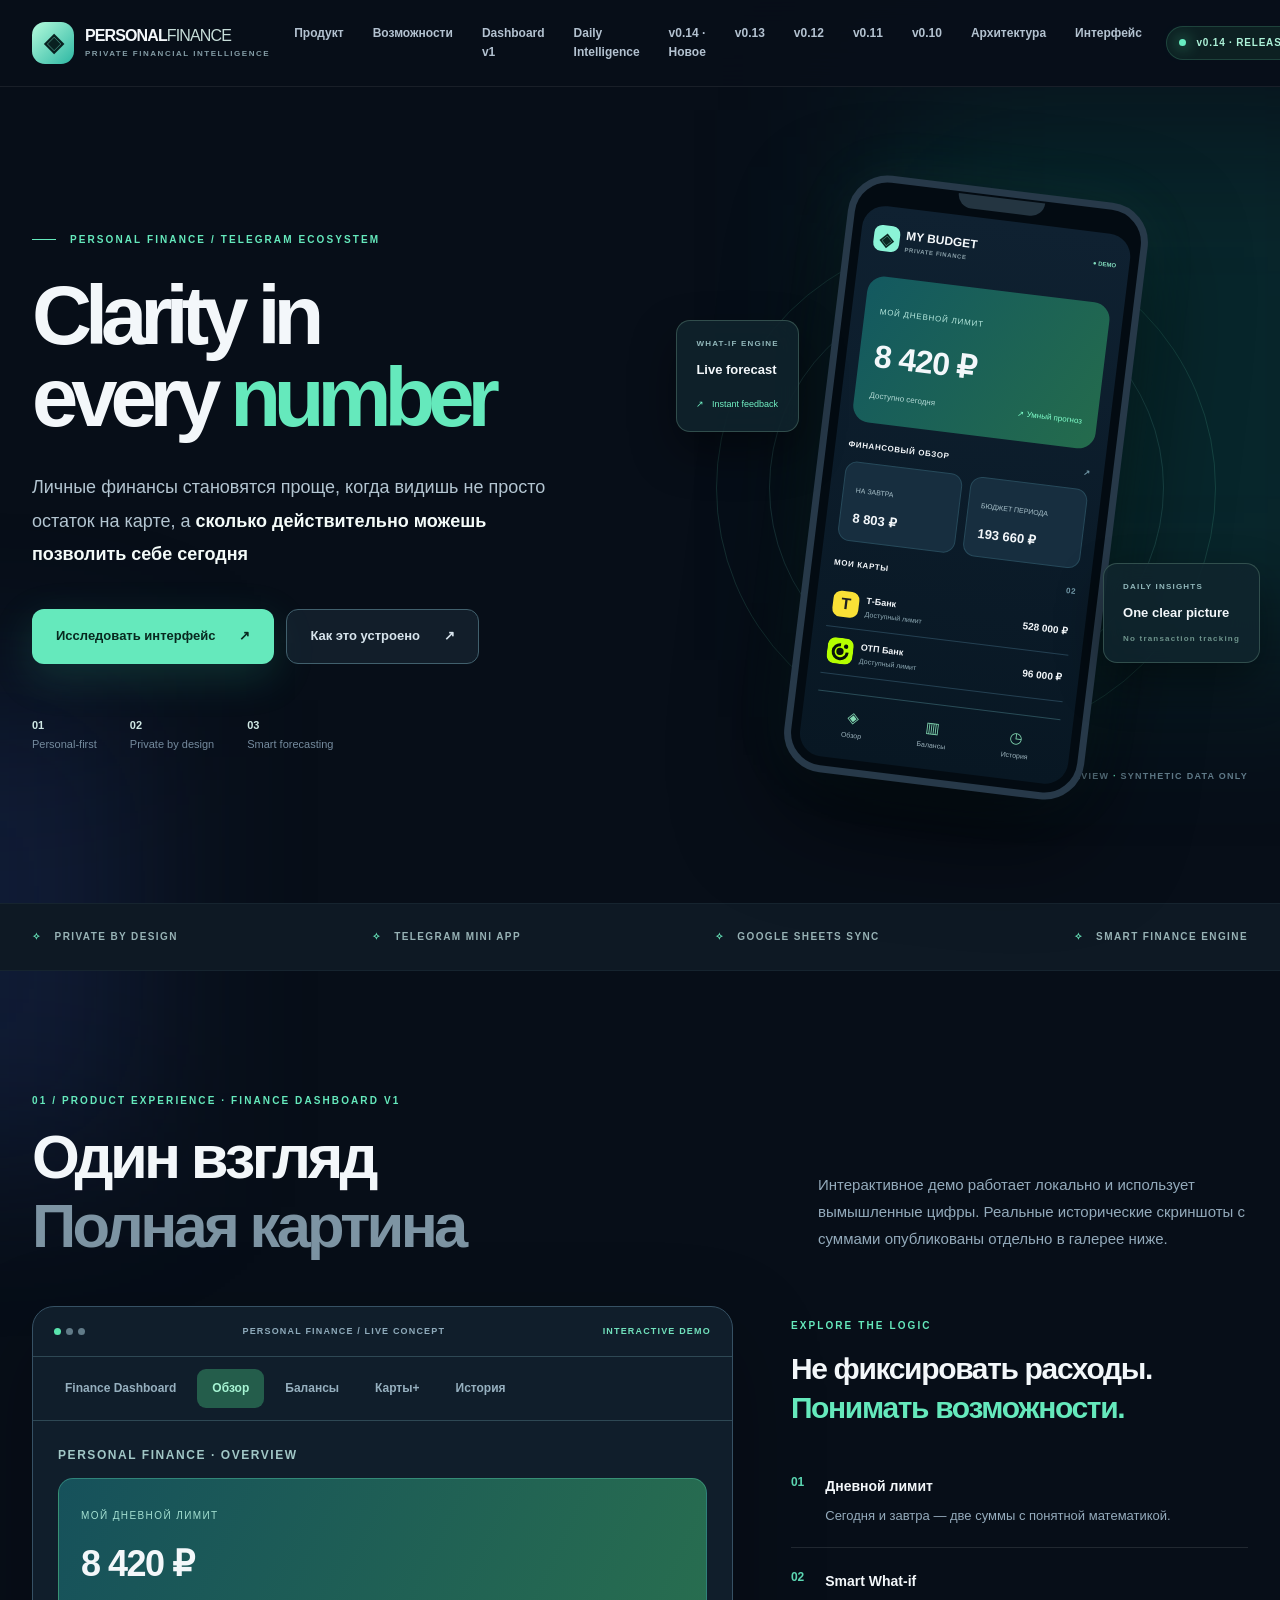
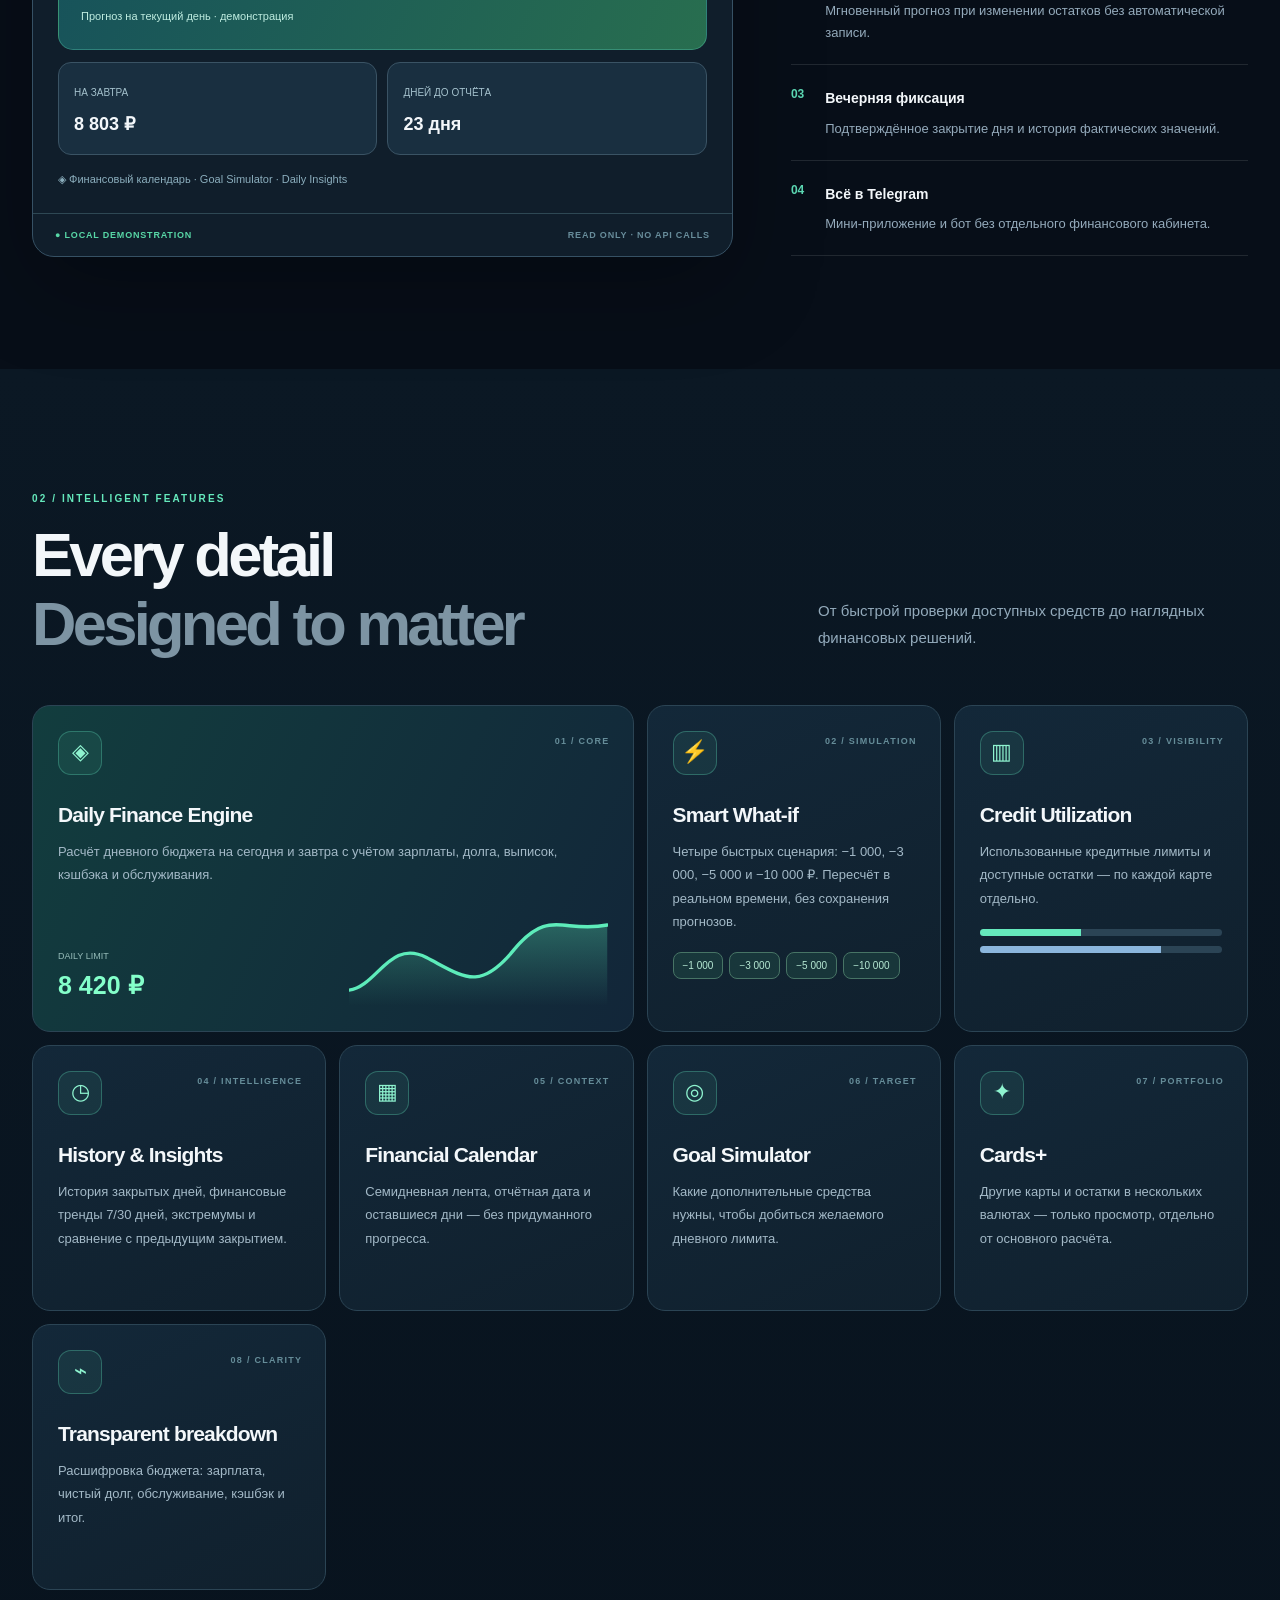
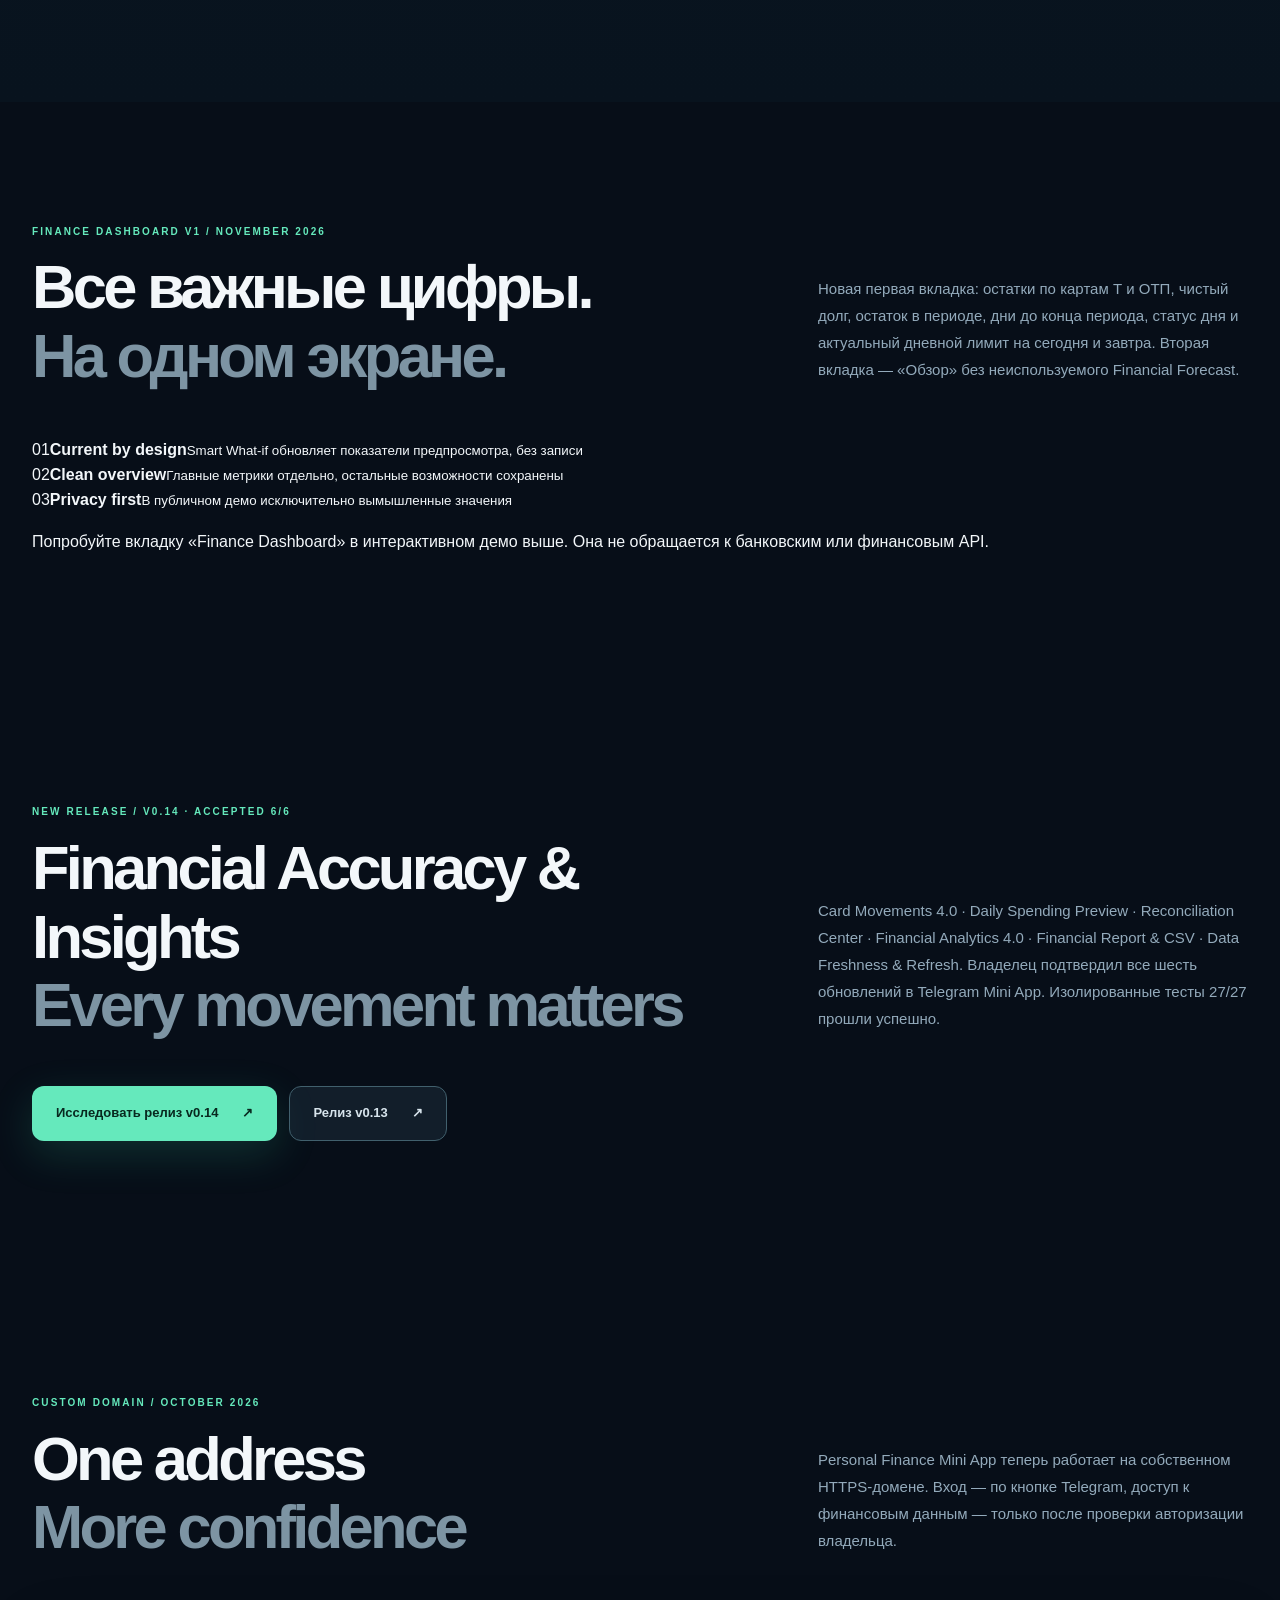
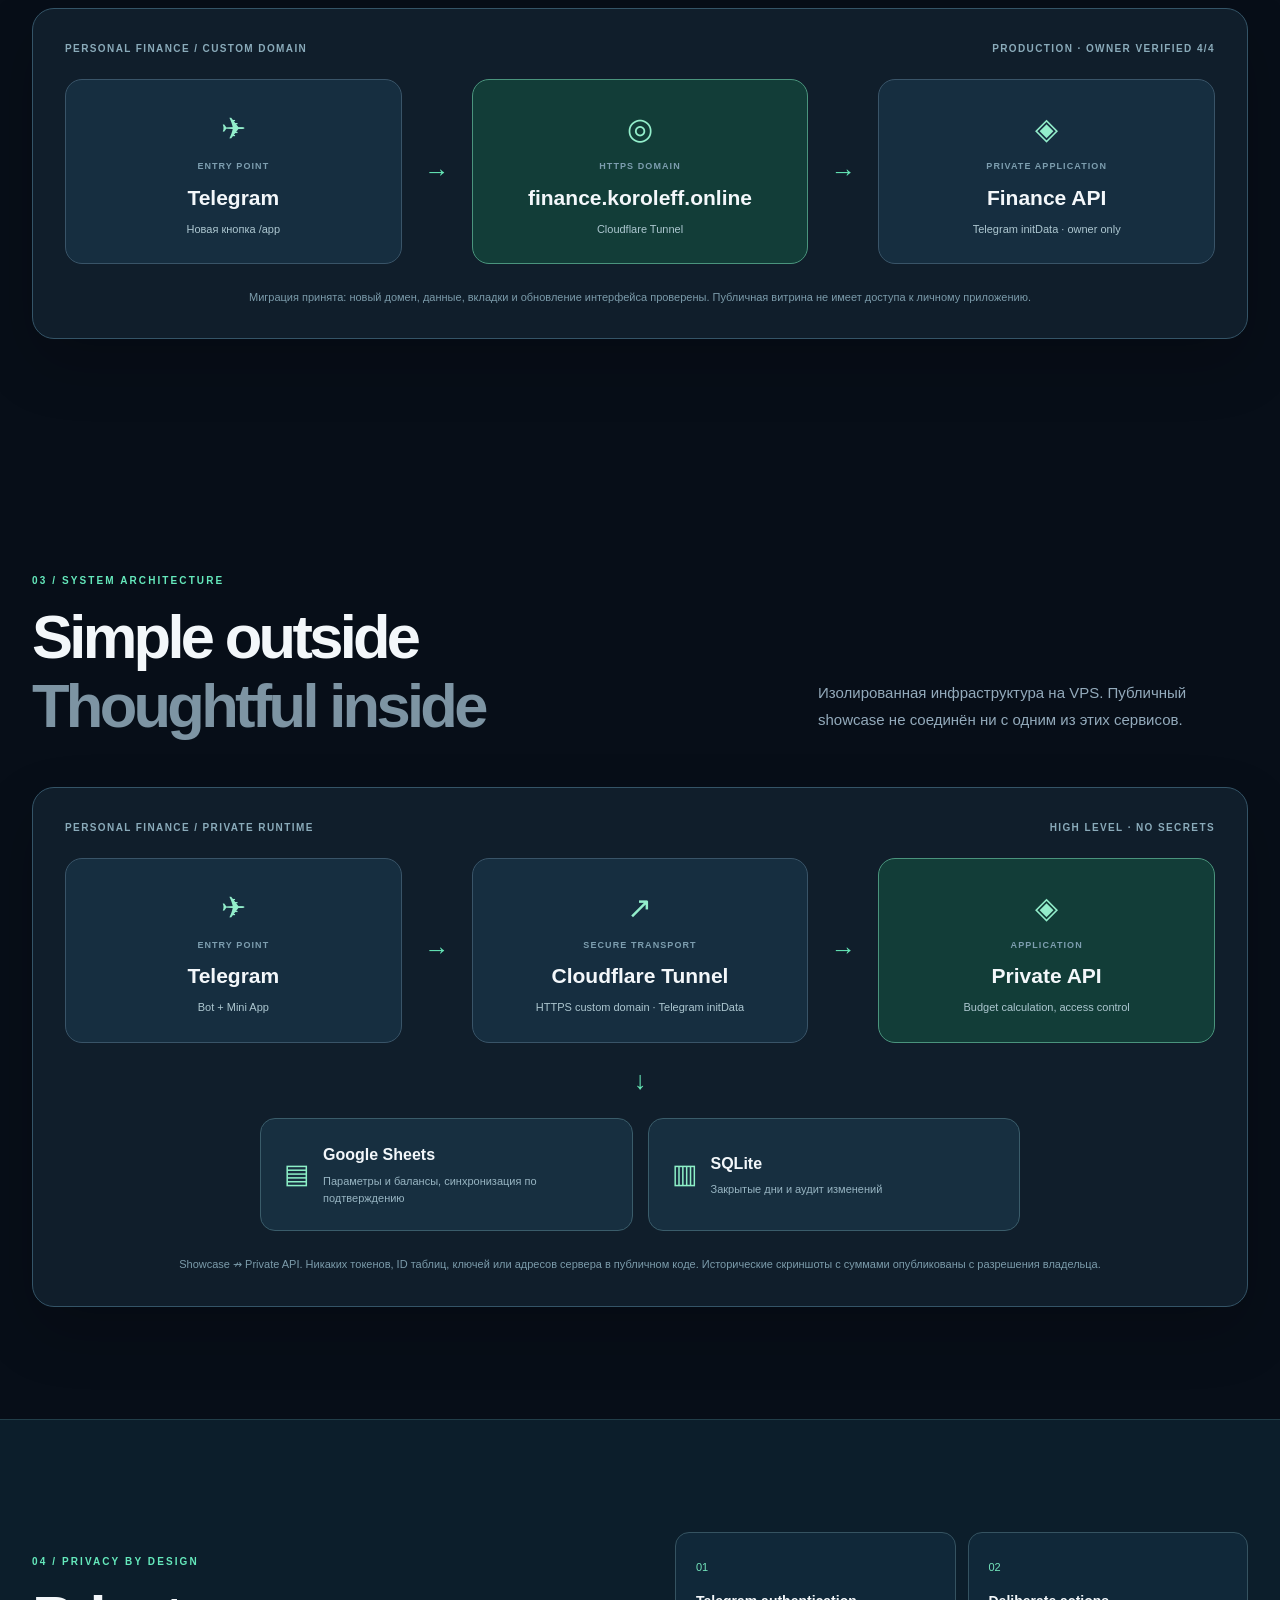
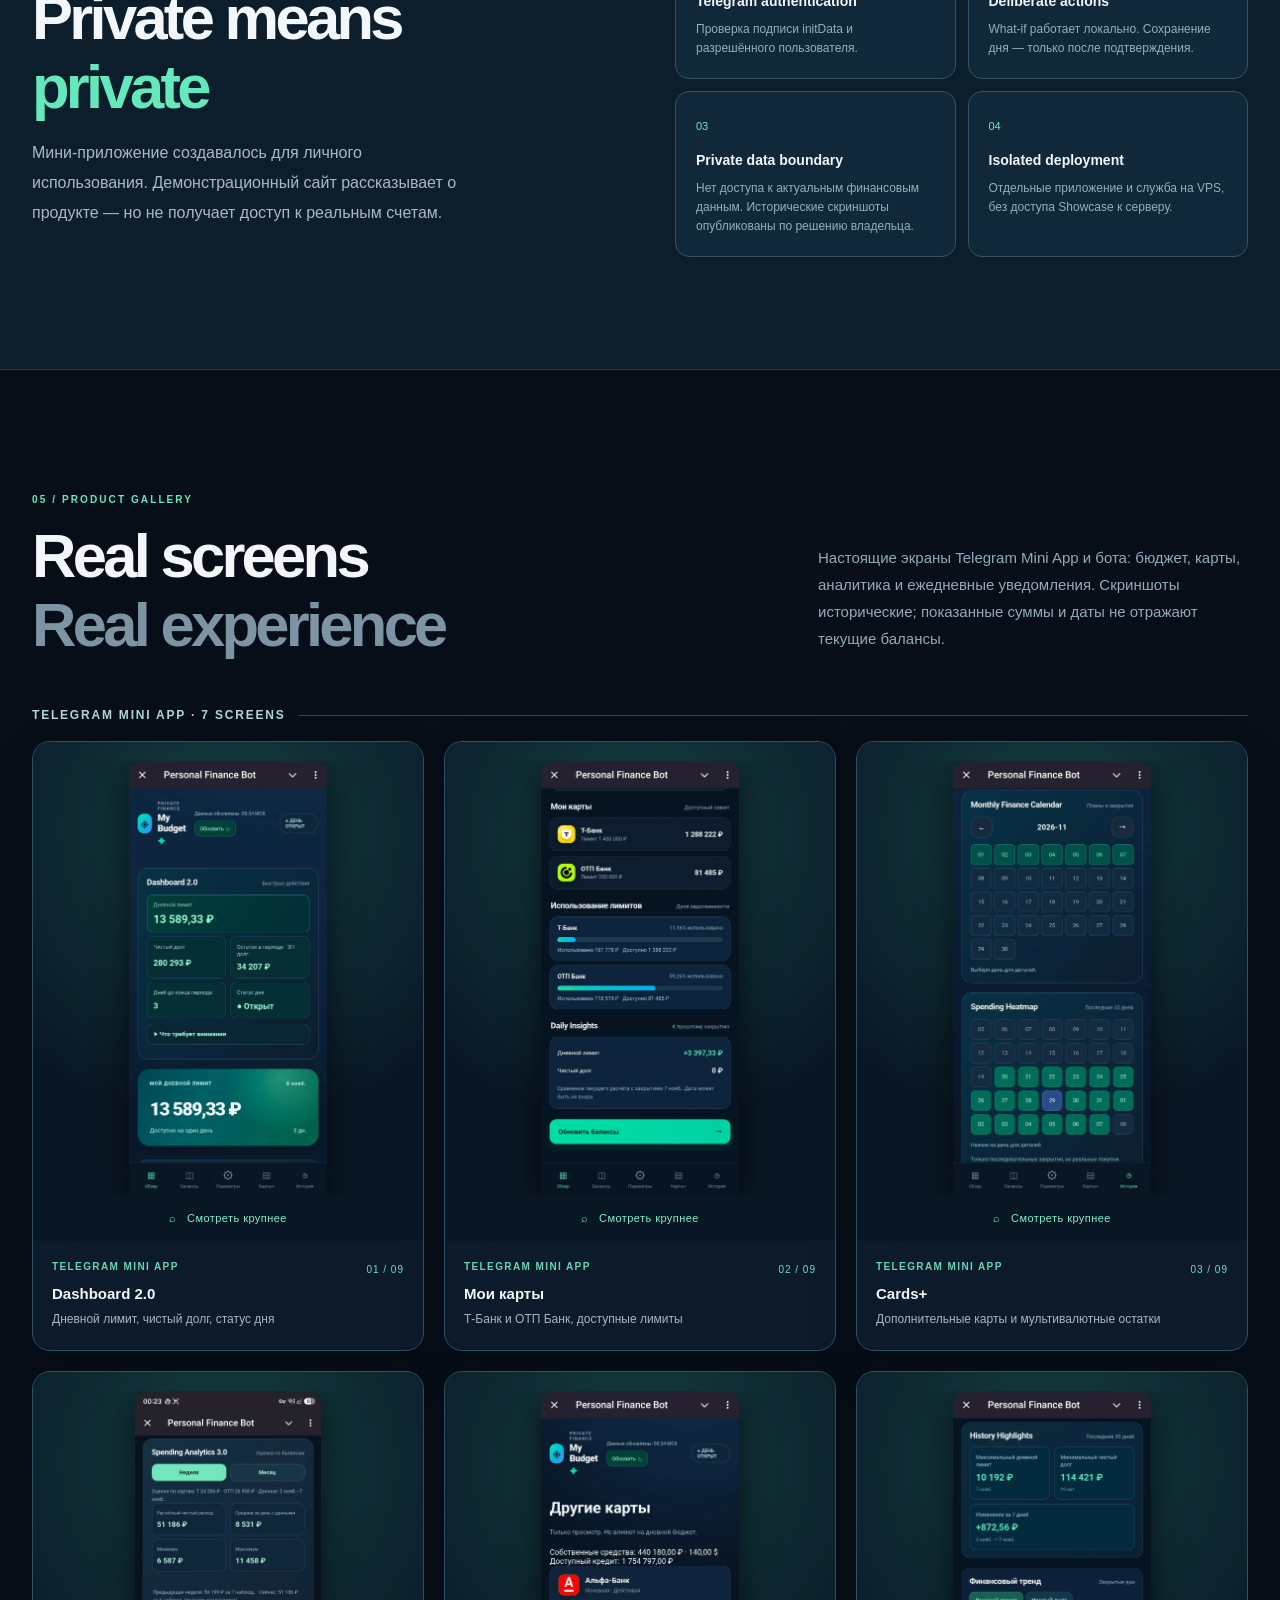
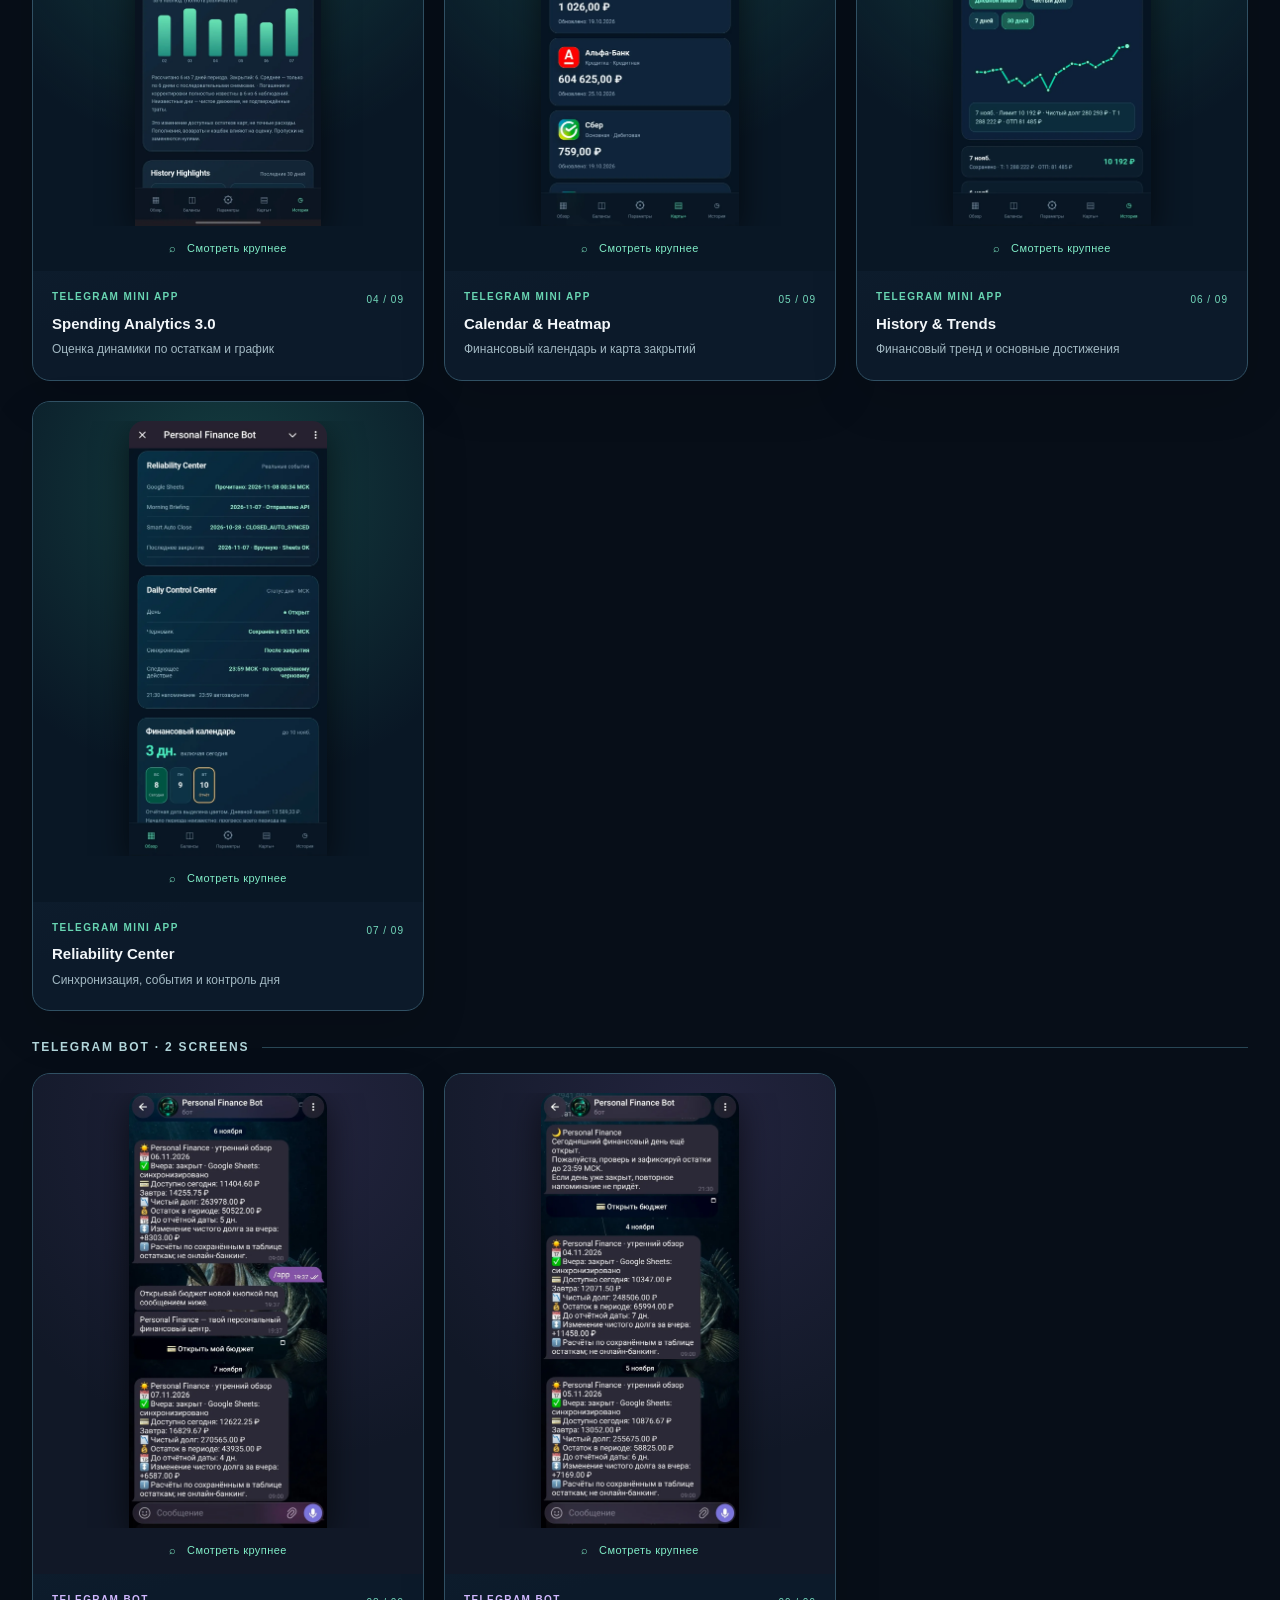
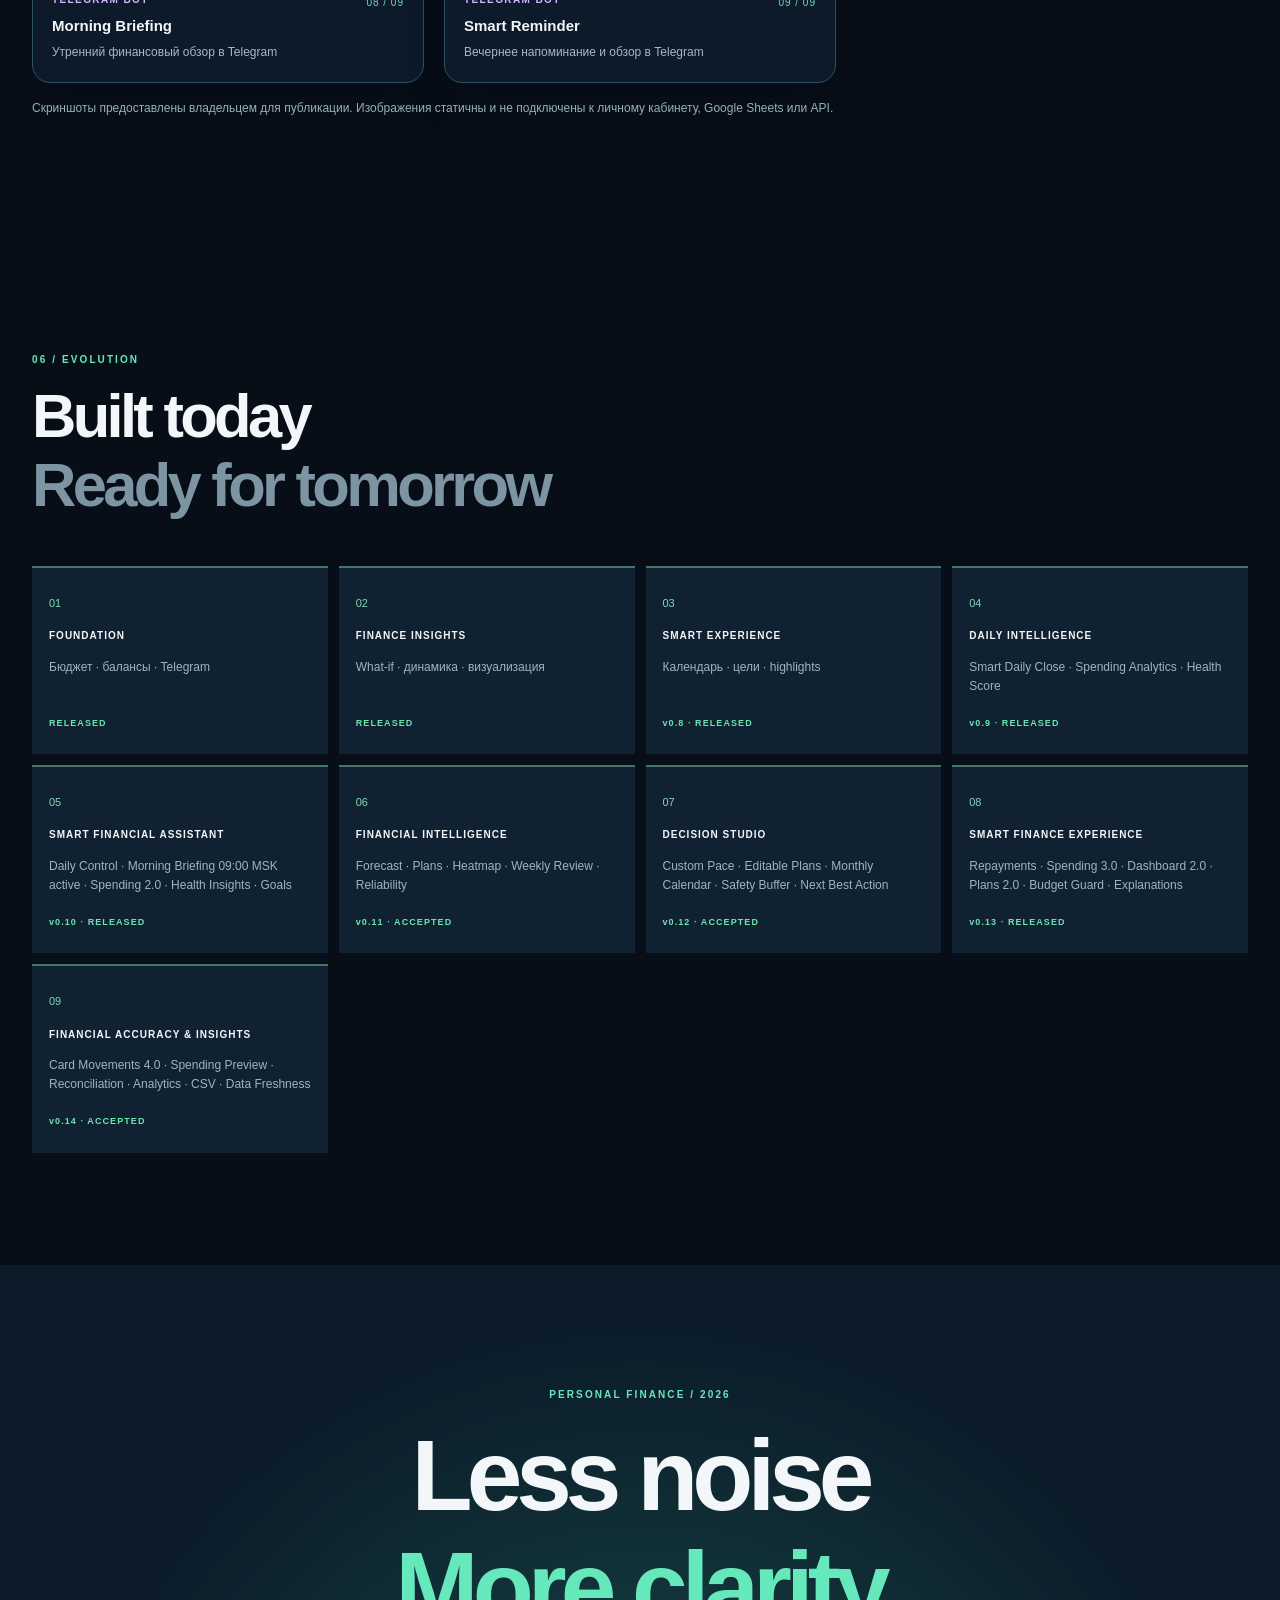
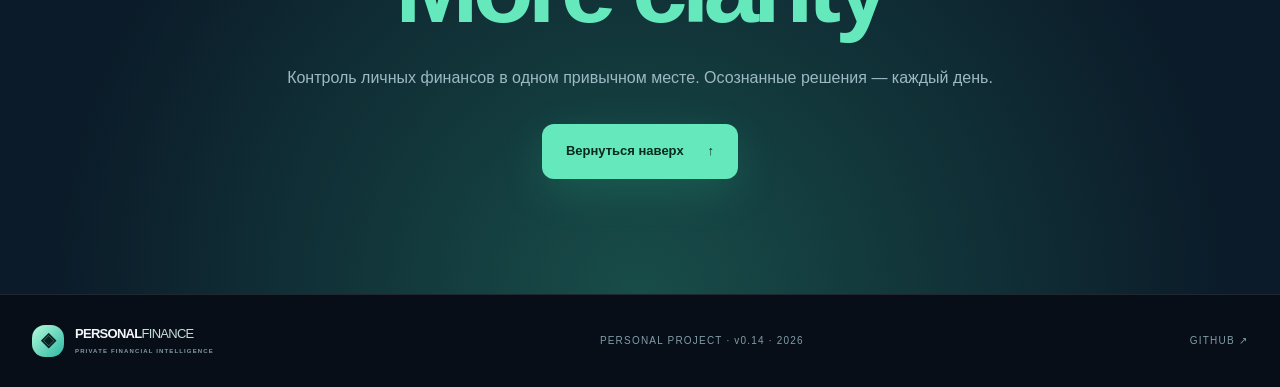
==== commit 9ce70cac: "feat(showcase): demonstrate Finance Dashboard v1 with synthetic metrics only" ====
--- a/index.html
+++ b/index.html
@@ -1,12 +1,29 @@
 <!doctype html><html lang="ru"><head><meta charset="utf-8"><link rel="canonical" href="https://finlab.koroleff.online/"><meta name="viewport" content="width=device-width,initial-scale=1"><meta name="theme-color" content="#070e18"><meta name="color-scheme" content="dark"><meta name="description" content="Personal Finance Bot — персональный финансовый контроль в Telegram: дневной бюджет, сценарии What-if, аналитика и безопасная интеграция с Google Sheets."><meta property="og:type" content="website"><meta property="og:title" content="Personal Finance — clarity in every number"><meta property="og:description" content="Private finance. Intelligent by design. Telegram Bot & Mini App · v0.14"><meta property="og:image" content="https://finlab.koroleff.online/assets/social-card.svg"><title>Personal Finance — Clarity in every number</title><link rel="icon" type="image/svg+xml" href="assets/favicon.svg"><link rel="stylesheet" href="styles.css"><link rel="stylesheet" href="gallery-v2.css"><script src="script.js" defer></script><script src="gallery-v2.js" defer></script></head><body>
 <div class="ambient ambient-one" aria-hidden="true"></div><div class="ambient ambient-two" aria-hidden="true"></div>
-<header class="topbar" id="top"><div class="wrap nav"><a class="brand" href="#top"><span class="brandmark">◈</span><span>PERSONAL<span class="brand-thin">FINANCE</span><small>PRIVATE FINANCIAL INTELLIGENCE</small></span></a><nav class="links" id="navigation" aria-label="Основная навигация"><a href="#experience">Продукт</a><a href="#capabilities">Возможности</a><a href="#intelligence">Daily Intelligence</a><a href="v014.html">v0.14 · Новое</a><a href="v013.html">v0.13</a><a href="v012.html">v0.12</a><a href="v011.html">v0.11</a><a href="v010.html">v0.10</a><a href="#architecture">Архитектура</a><a href="#gallery">Интерфейс</a></nav><div class="navright"><span class="release"><span class="online"></span> v0.14 · RELEASED</span><button class="menubtn" id="menuToggle" aria-controls="navigation" aria-expanded="false" aria-label="Открыть меню">☰</button></div></div></header>
+<header class="topbar" id="top"><div class="wrap nav"><a class="brand" href="#top"><span class="brandmark">◈</span><span>PERSONAL<span class="brand-thin">FINANCE</span><small>PRIVATE FINANCIAL INTELLIGENCE</small></span></a><nav class="links" id="navigation" aria-label="Основная навигация"><a href="#experience">Продукт</a><a href="#capabilities">Возможности</a><a href="#finance-dashboard-v1">Dashboard v1</a><a href="#intelligence">Daily Intelligence</a><a href="v014.html">v0.14 · Новое</a><a href="v013.html">v0.13</a><a href="v012.html">v0.12</a><a href="v011.html">v0.11</a><a href="v010.html">v0.10</a><a href="#architecture">Архитектура</a><a href="#gallery">Интерфейс</a></nav><div class="navright"><span class="release"><span class="online"></span> v0.14 · RELEASED</span><button class="menubtn" id="menuToggle" aria-controls="navigation" aria-expanded="false" aria-label="Открыть меню">☰</button></div></div></header>
 <main>
 <section class="hero wrap"><div class="hero-copy"><p class="eyebrow"><span class="line"></span> PERSONAL FINANCE / TELEGRAM ECOSYSTEM</p><h1>Clarity in<br>every <em>number</em></h1><p class="hero-lead">Личные финансы становятся проще, когда видишь не просто остаток на карте, а <strong>сколько действительно можешь позволить себе сегодня</strong></p><div class="hero-actions"><a class="btn btn-main" href="#experience">Исследовать интерфейс <span>↗</span></a><a class="btn btn-sub" href="#architecture">Как это устроено <span>↗</span></a></div><div class="hero-foot"><div><b>01</b><span>Personal-first</span></div><div><b>02</b><span>Private by design</span></div><div><b>03</b><span>Smart forecasting</span></div></div></div>
 <div class="hero-visual"><div class="orbit orbit-a"></div><div class="orbit orbit-b"></div><div class="glass-floating glass-left"><span class="micro">WHAT-IF ENGINE</span><strong>Live forecast</strong><span class="spark">↗ &nbsp; Instant feedback</span></div><div class="glass-floating glass-right"><span class="micro">DAILY INSIGHTS</span><strong>One clear picture</strong><span class="micro light">No transaction tracking</span></div><div class="device" aria-label="Демонстрационный интерфейс Mini App с вымышленными суммами"><div class="device-notch"></div><div class="phone-inner"><div class="mini-top"><span class="mini-gem">◈</span><span>MY BUDGET <small>PRIVATE FINANCE</small></span><i>● DEMO</i></div><div class="mini-hero"><span>МОЙ ДНЕВНОЙ ЛИМИТ</span><strong>8 420 ₽</strong><div>Доступно сегодня <span>↗ Умный прогноз</span></div></div><div class="mini-smalltitle">ФИНАНСОВЫЙ ОБЗОР <span>↗</span></div><div class="mini-tiles"><div><small>НА ЗАВТРА</small><b>8 803 ₽</b></div><div><small>БЮДЖЕТ ПЕРИОДА</small><b>193 660 ₽</b></div></div><div class="mini-smalltitle">МОИ КАРТЫ <span>02</span></div><div class="mini-bank"><span class="bankmark tmark">Т</span><div><b>Т-Банк</b><small>Доступный лимит</small></div><strong>528 000 ₽</strong></div><div class="mini-bank"><img class="bankmark omark" src="assets/otp-bank-mark.svg" alt="" width="26" height="26" loading="eager"><div><b>ОТП Банк</b><small>Доступный лимит</small></div><strong>96 000 ₽</strong></div><div class="mini-bottom"><span>◈<small>Обзор</small></span><span>▥<small>Балансы</small></span><span>◷<small>История</small></span></div></div></div><div class="visual-disclaimer">CONCEPT PREVIEW <span>·</span> SYNTHETIC DATA ONLY</div></div></section>
 <div class="trustbar"><div class="wrap trustbar-inner"><span><i>✧</i> PRIVATE BY DESIGN</span><span><i>✧</i> TELEGRAM MINI APP</span><span><i>✧</i> GOOGLE SHEETS SYNC</span><span><i>✧</i> SMART FINANCE ENGINE</span></div></div>
-<section class="section wrap" id="experience"><div class="section-head"><div><p class="eyebrow">01 / PRODUCT EXPERIENCE</p><h2>Один взгляд<br><span class="dim">Полная картина</span></h2></div><p>Интерактивное демо работает локально и использует вымышленные цифры. Реальные исторические скриншоты с суммами опубликованы отдельно в галерее ниже.</p></div><div class="experience-grid"><div class="preview-panel"><div class="preview-top"><span class="dots"><i></i><i></i><i></i></span><span>PERSONAL FINANCE / LIVE CONCEPT</span><span class="dummy">INTERACTIVE DEMO</span></div><div class="preview-switch" role="tablist" aria-label="Демонстрационные экраны"><button role="tab" aria-selected="true" class="selected" data-view="overview">Обзор</button><button role="tab" aria-selected="false" data-view="balances">Балансы</button><button role="tab" aria-selected="false" data-view="cards">Карты+</button><button role="tab" aria-selected="false" data-view="history">История</button></div><div class="demo-body" id="demoBody" aria-live="polite"></div><div class="preview-footer"><span>● LOCAL DEMONSTRATION</span><span>READ ONLY · NO API CALLS</span></div></div><aside class="experience-notes"><p class="eyebrow">EXPLORE THE LOGIC</p><h3>Не фиксировать расходы.<br><em>Понимать возможности.</em></h3><div class="note-line"><b>01</b><div><strong>Дневной лимит</strong><p>Сегодня и завтра — две суммы с понятной математикой.</p></div></div><div class="note-line"><b>02</b><div><strong>Smart What-if</strong><p>Мгновенный прогноз при изменении остатков без автоматической записи.</p></div></div><div class="note-line"><b>03</b><div><strong>Вечерняя фиксация</strong><p>Подтверждённое закрытие дня и история фактических значений.</p></div></div><div class="note-line"><b>04</b><div><strong>Всё в Telegram</strong><p>Мини-приложение и бот без отдельного финансового кабинета.</p></div></div></aside></div></section>
+<section class="section wrap" id="experience"><div class="section-head"><div><p class="eyebrow">01 / PRODUCT EXPERIENCE · FINANCE DASHBOARD v1</p><h2>Один взгляд<br><span class="dim">Полная картина</span></h2></div><p>Интерактивное демо работает локально и использует вымышленные цифры. Реальные исторические скриншоты с суммами опубликованы отдельно в галерее ниже.</p></div><div class="experience-grid"><div class="preview-panel"><div class="preview-top"><span class="dots"><i></i><i></i><i></i></span><span>PERSONAL FINANCE / LIVE CONCEPT</span><span class="dummy">INTERACTIVE DEMO</span></div><div class="preview-switch" role="tablist" aria-label="Демонстрационные экраны"><button role="tab" aria-selected="true" class="selected" data-view="dashboard">Finance Dashboard</button><button role="tab" aria-selected="false" data-view="overview">Обзор</button><button role="tab" aria-selected="false" data-view="balances">Балансы</button><button role="tab" aria-selected="false" data-view="cards">Карты+</button><button role="tab" aria-selected="false" data-view="history">История</button></div><div class="demo-body" id="demoBody" aria-live="polite"></div><div class="preview-footer"><span>● LOCAL DEMONSTRATION</span><span>READ ONLY · NO API CALLS</span></div></div><aside class="experience-notes"><p class="eyebrow">EXPLORE THE LOGIC</p><h3>Не фиксировать расходы.<br><em>Понимать возможности.</em></h3><div class="note-line"><b>01</b><div><strong>Дневной лимит</strong><p>Сегодня и завтра — две суммы с понятной математикой.</p></div></div><div class="note-line"><b>02</b><div><strong>Smart What-if</strong><p>Мгновенный прогноз при изменении остатков без автоматической записи.</p></div></div><div class="note-line"><b>03</b><div><strong>Вечерняя фиксация</strong><p>Подтверждённое закрытие дня и история фактических значений.</p></div></div><div class="note-line"><b>04</b><div><strong>Всё в Telegram</strong><p>Мини-приложение и бот без отдельного финансового кабинета.</p></div></div></aside></div></section>
 <section class="section features-section" id="capabilities"><div class="wrap"><div class="section-head"><div><p class="eyebrow">02 / INTELLIGENT FEATURES</p><h2>Every detail<br><span class="dim">Designed to matter</span></h2></div><p>От быстрой проверки доступных средств до наглядных финансовых решений.</p></div><div class="features"><article class="feature featured"><div class="feature-icon">◈</div><span class="feature-no">01 / CORE</span><h3>Daily Finance Engine</h3><p>Расчёт дневного бюджета на сегодня и завтра с учётом зарплаты, долга, выписок, кэшбэка и обслуживания.</p><div class="feature-visual"><div><small>DAILY LIMIT</small><strong>8 420 ₽</strong></div><svg viewBox="0 0 230 80" aria-hidden="true"><path d="M0 66 C25 63 36 20 69 37 S116 68 147 30 S191 16 230 8" fill="none" stroke="#5decba" stroke-width="3" stroke-linecap="round"/><path d="M0 66 C25 63 36 20 69 37 S116 68 147 30 S191 16 230 8 V80 H0Z" fill="url(#fade)"/><defs><linearGradient id="fade" x1="0" y1="0" x2="0" y2="1"><stop stop-color="#5decba" stop-opacity=".3"/><stop offset="1" stop-color="#5decba" stop-opacity="0"/></linearGradient></defs></svg></div></article><article class="feature"><div class="feature-icon">⚡</div><span class="feature-no">02 / SIMULATION</span><h3>Smart What-if</h3><p>Четыре быстрых сценария: −1 000, −3 000, −5 000 и −10 000 ₽. Пересчёт в реальном времени, без сохранения прогнозов.</p><div class="pillrow"><span>−1 000</span><span>−3 000</span><span>−5 000</span><span>−10 000</span></div></article><article class="feature"><div class="feature-icon">▥</div><span class="feature-no">03 / VISIBILITY</span><h3>Credit Utilization</h3><p>Использованные кредитные лимиты и доступные остатки — по каждой карте отдельно.</p><div class="fakebar"><span></span></div><div class="fakebar line2"><span></span></div></article><article class="feature"><div class="feature-icon">◷</div><span class="feature-no">04 / INTELLIGENCE</span><h3>History & Insights</h3><p>История закрытых дней, финансовые тренды 7/30 дней, экстремумы и сравнение с предыдущим закрытием.</p></article><article class="feature"><div class="feature-icon">▦</div><span class="feature-no">05 / CONTEXT</span><h3>Financial Calendar</h3><p>Семидневная лента, отчётная дата и оставшиеся дни — без придуманного прогресса.</p></article><article class="feature"><div class="feature-icon">◎</div><span class="feature-no">06 / TARGET</span><h3>Goal Simulator</h3><p>Какие дополнительные средства нужны, чтобы добиться желаемого дневного лимита.</p></article><article class="feature"><div class="feature-icon">✦</div><span class="feature-no">07 / PORTFOLIO</span><h3>Cards+</h3><p>Другие карты и остатки в нескольких валютах — только просмотр, отдельно от основного расчёта.</p></article><article class="feature"><div class="feature-icon">⌁</div><span class="feature-no">08 / CLARITY</span><h3>Transparent breakdown</h3><p>Расшифровка бюджета: зарплата, чистый долг, обслуживание, кэшбэк и итог.</p></article></div></div></section>
+
+<section class="section wrap finance-dashboard-release" id="finance-dashboard-v1">
+  <div class="section-head">
+    <div>
+      <p class="eyebrow">FINANCE DASHBOARD v1 / NOVEMBER 2026</p>
+      <h2>Все важные цифры.<br><span class="dim">На одном экране.</span></h2>
+    </div>
+    <p>Новая первая вкладка: остатки по картам Т и ОТП, чистый долг, остаток в периоде, дни до конца периода, статус дня и актуальный дневной лимит на сегодня и завтра. Вторая вкладка — «Обзор» без неиспользуемого Financial Forecast.</p>
+  </div>
+  <div class="fd-showcase-summary">
+    <div><span>01</span><b>Current by design</b><small>Smart What-if обновляет показатели предпросмотра, без записи</small></div>
+    <div><span>02</span><b>Clean overview</b><small>Главные метрики отдельно, остальные возможности сохранены</small></div>
+    <div><span>03</span><b>Privacy first</b><small>В публичном демо исключительно вымышленные значения</small></div>
+  </div>
+  <p class="fd-showcase-caption">Попробуйте вкладку «Finance Dashboard» в интерактивном демо выше. Она не обращается к банковским или финансовым API.</p>
+</section>
+
 <section class="section wrap" id="latest-release"><div class="section-head"><div><p class="eyebrow">NEW RELEASE / v0.14 · ACCEPTED 6/6</p><h2>Financial Accuracy & Insights<br><span class="dim">Every movement matters</span></h2></div><p>Card Movements 4.0 · Daily Spending Preview · Reconciliation Center · Financial Analytics 4.0 · Financial Report & CSV · Data Freshness & Refresh. Владелец подтвердил все шесть обновлений в Telegram Mini App. Изолированные тесты 27/27 прошли успешно.</p></div><div class="hero-actions" style="margin:20px 0"><a class="btn btn-main" href="v014.html">Исследовать релиз v0.14 <span>↗</span></a><a class="btn btn-sub" href="v013.html">Релиз v0.13 <span>↗</span></a></div></section>
 <section class="section wrap" id="domain-upgrade"><div class="section-head"><div><p class="eyebrow">CUSTOM DOMAIN / OCTOBER 2026</p><h2>One address<br><span class="dim">More confidence</span></h2></div><p>Personal Finance Mini App теперь работает на собственном HTTPS-домене. Вход — по кнопке Telegram, доступ к финансовым данным — только после проверки авторизации владельца.</p></div><div class="arch-shell"><div class="arch-title"><span>PERSONAL FINANCE / CUSTOM DOMAIN</span><span>PRODUCTION · OWNER VERIFIED 4/4</span></div><div class="arch-grid"><div class="arch-node"><div class="arch-symbol">✈</div><span>ENTRY POINT</span><h3>Telegram</h3><p>Новая кнопка /app</p></div><div class="arch-arrow">→</div><div class="arch-node arch-green"><div class="arch-symbol">◎</div><span>HTTPS DOMAIN</span><h3>finance.koroleff.online</h3><p>Cloudflare Tunnel</p></div><div class="arch-arrow">→</div><div class="arch-node"><div class="arch-symbol">◈</div><span>PRIVATE APPLICATION</span><h3>Finance API</h3><p>Telegram initData · owner only</p></div></div><p class="arch-caption">Миграция принята: новый домен, данные, вкладки и обновление интерфейса проверены. Публичная витрина не имеет доступа к личному приложению.</p></div></section>
 <section class="section wrap" id="architecture"><div class="section-head"><div><p class="eyebrow">03 / SYSTEM ARCHITECTURE</p><h2>Simple outside<br><span class="dim">Thoughtful inside</span></h2></div><p>Изолированная инфраструктура на VPS. Публичный showcase не соединён ни с одним из этих сервисов.</p></div><div class="arch-shell"><div class="arch-title"><span>PERSONAL FINANCE / PRIVATE RUNTIME</span><span>HIGH LEVEL · NO SECRETS</span></div><div class="arch-grid"><div class="arch-node"><div class="arch-symbol">✈</div><span>ENTRY POINT</span><h3>Telegram</h3><p>Bot + Mini App</p></div><div class="arch-arrow">→</div><div class="arch-node"><div class="arch-symbol">↗</div><span>SECURE TRANSPORT</span><h3>Cloudflare Tunnel</h3><p>HTTPS custom domain · Telegram initData</p></div><div class="arch-arrow">→</div><div class="arch-node arch-green"><div class="arch-symbol">◈</div><span>APPLICATION</span><h3>Private API</h3><p>Budget calculation, access control</p></div></div><div class="arch-down">↓</div><div class="arch-store"><div><span class="database-icon">▤</span><div><b>Google Sheets</b><small>Параметры и балансы, синхронизация по подтверждению</small></div></div><div><span class="database-icon">▥</span><div><b>SQLite</b><small>Закрытые дни и аудит изменений</small></div></div></div><p class="arch-caption">Showcase ↛ Private API. Никаких токенов, ID таблиц, ключей или адресов сервера в публичном коде. Исторические скриншоты с суммами опубликованы с разрешения владельца.</p></div></section>
